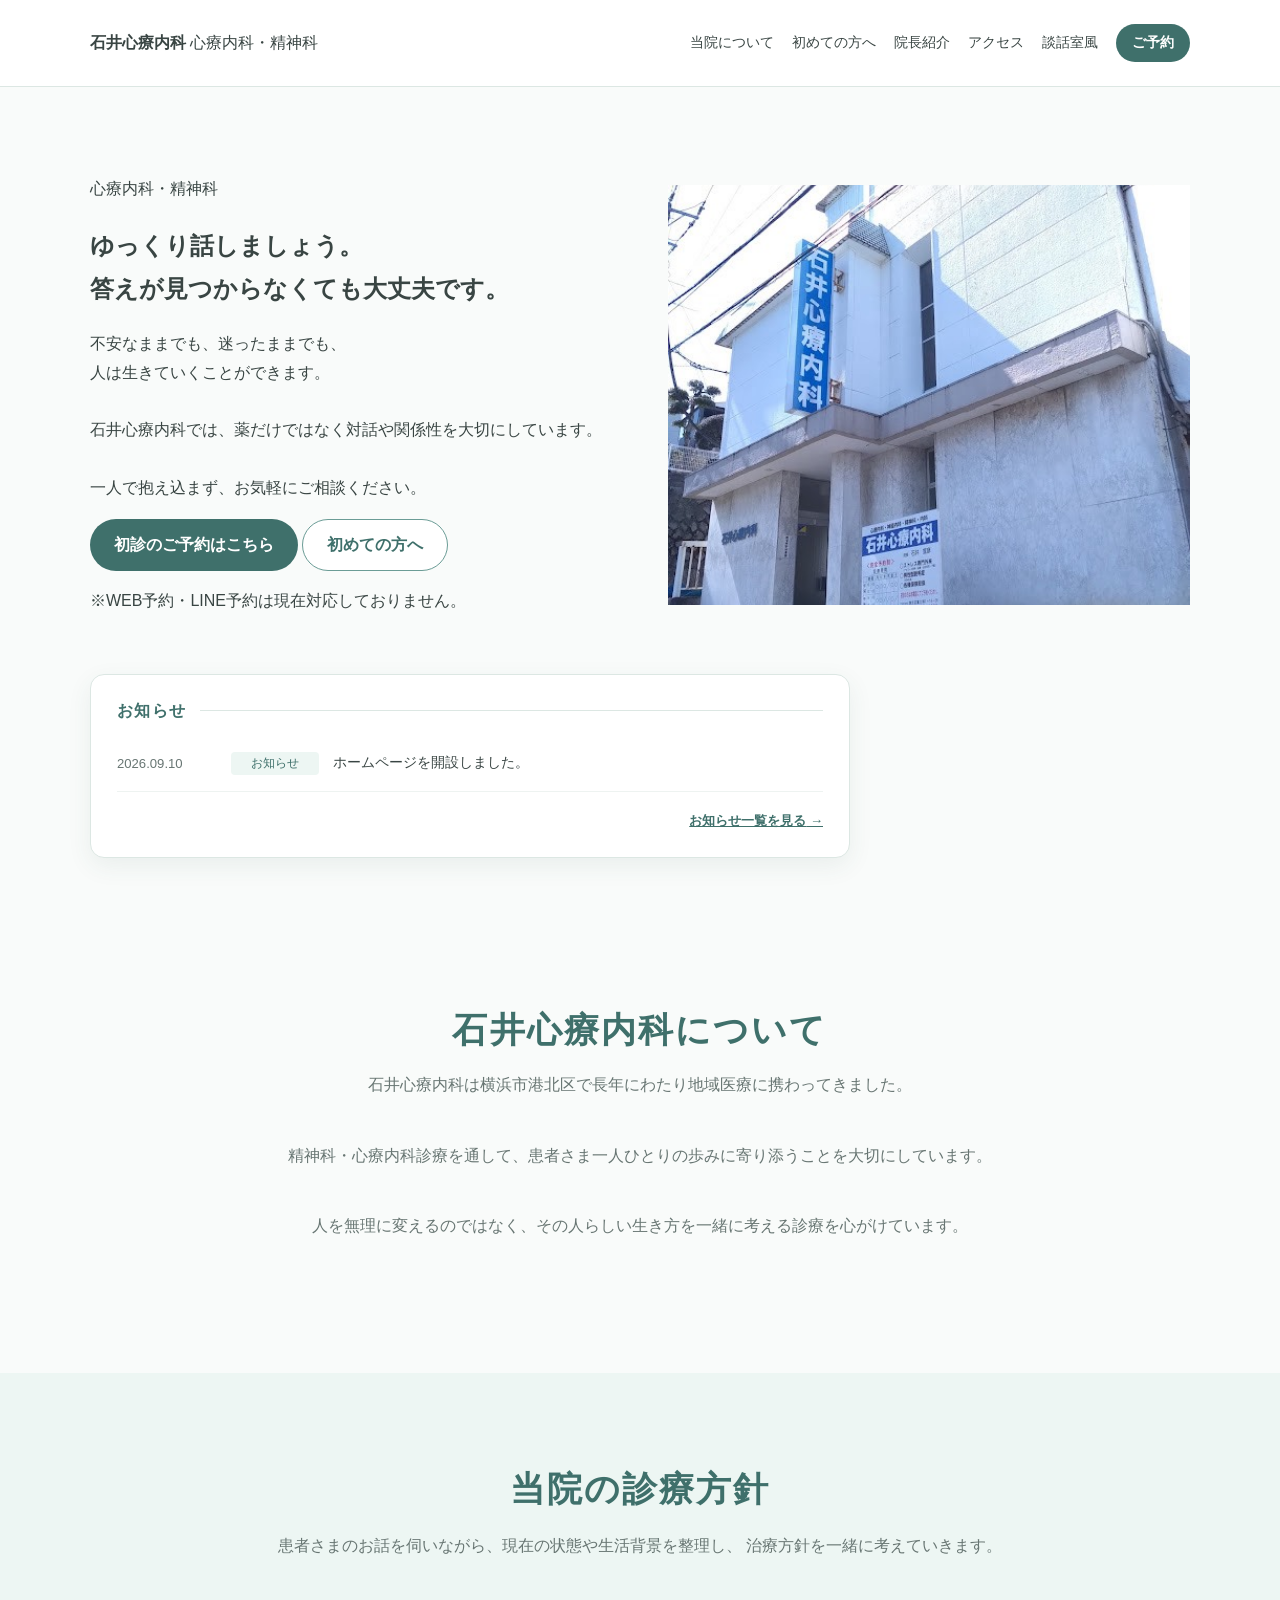
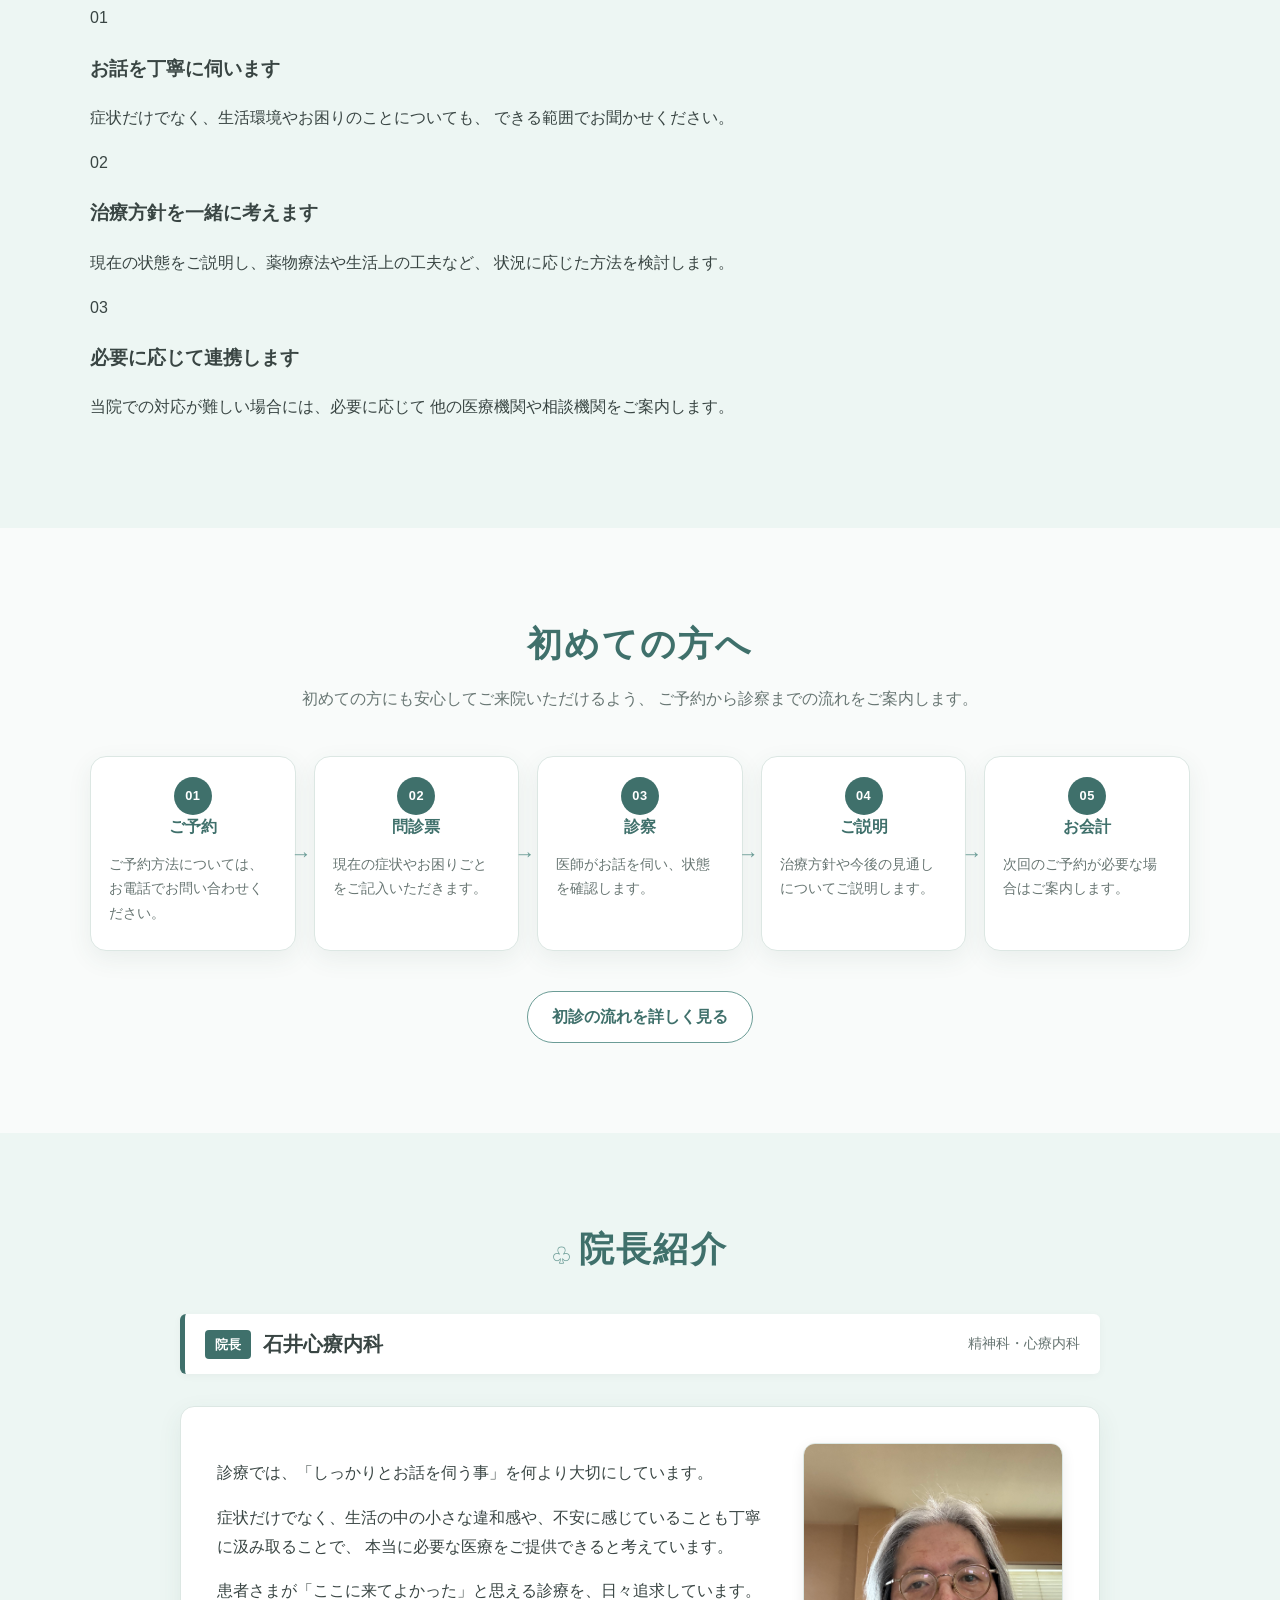
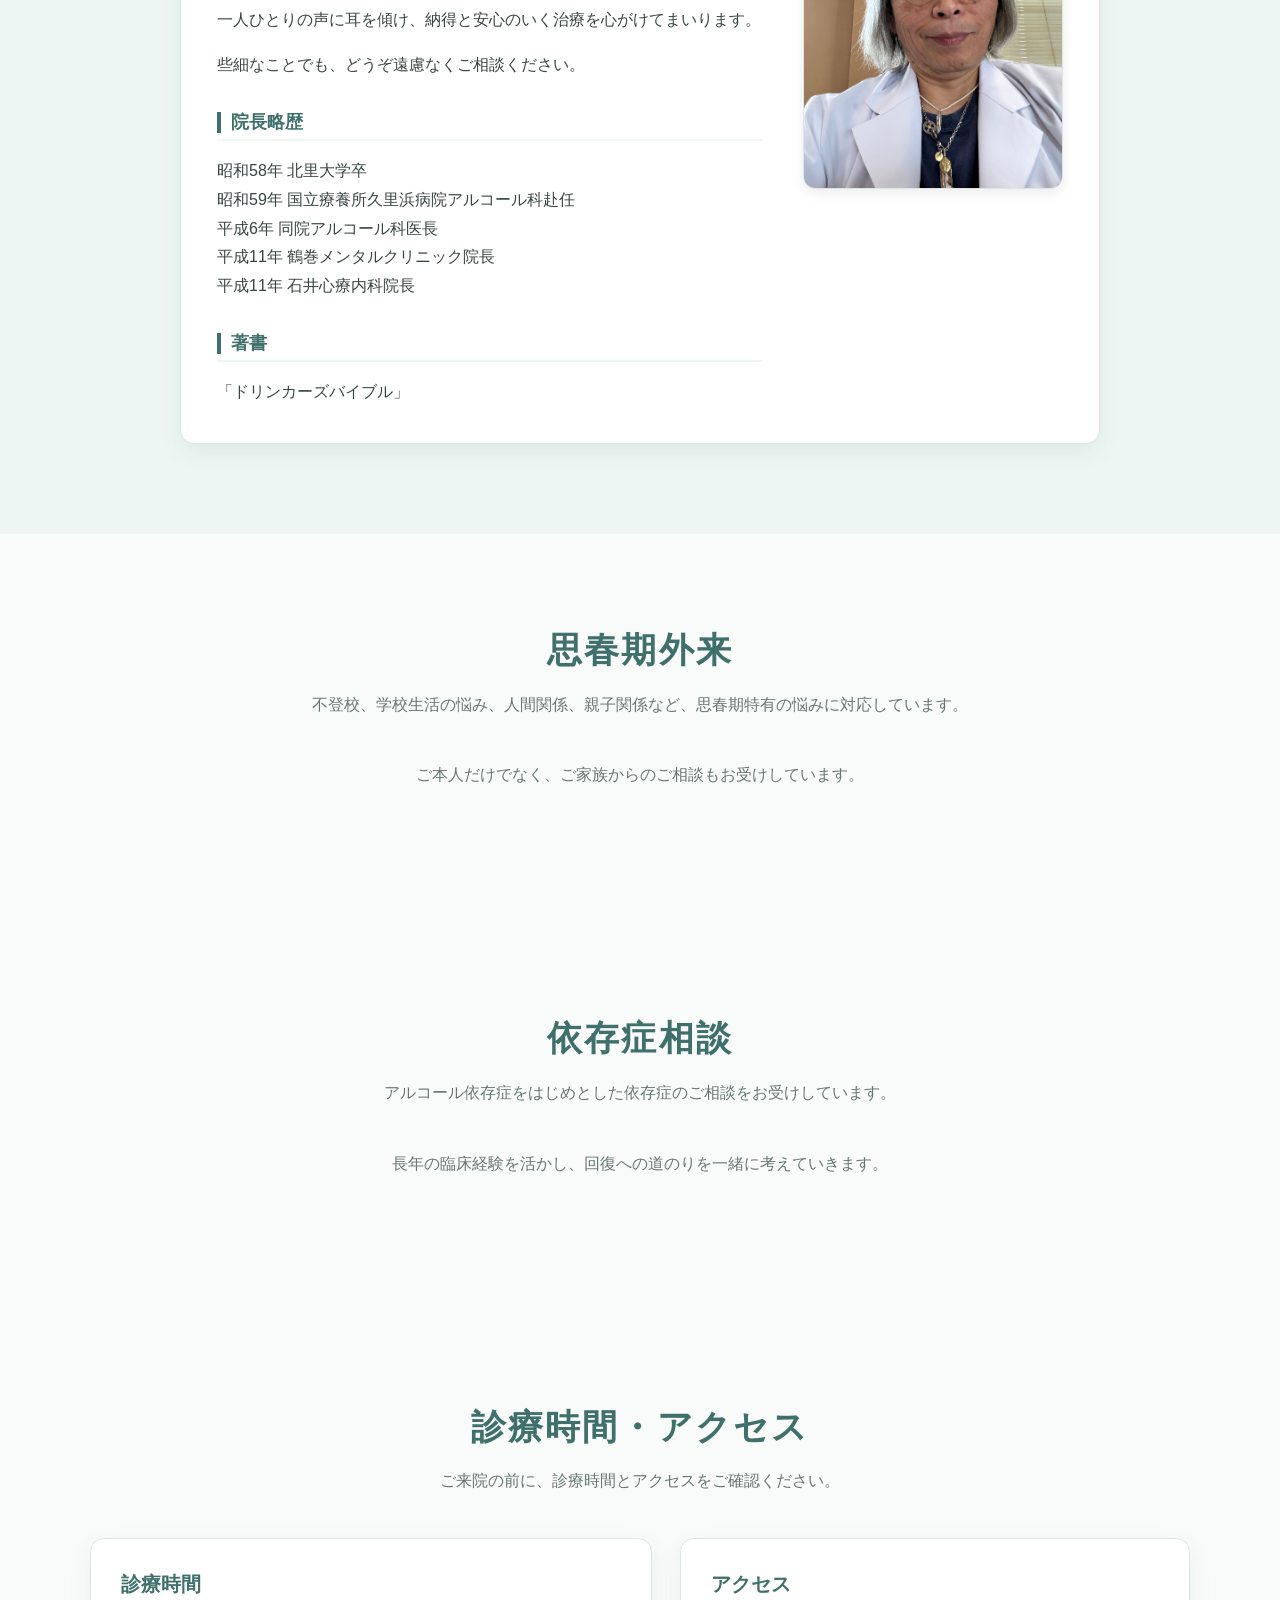
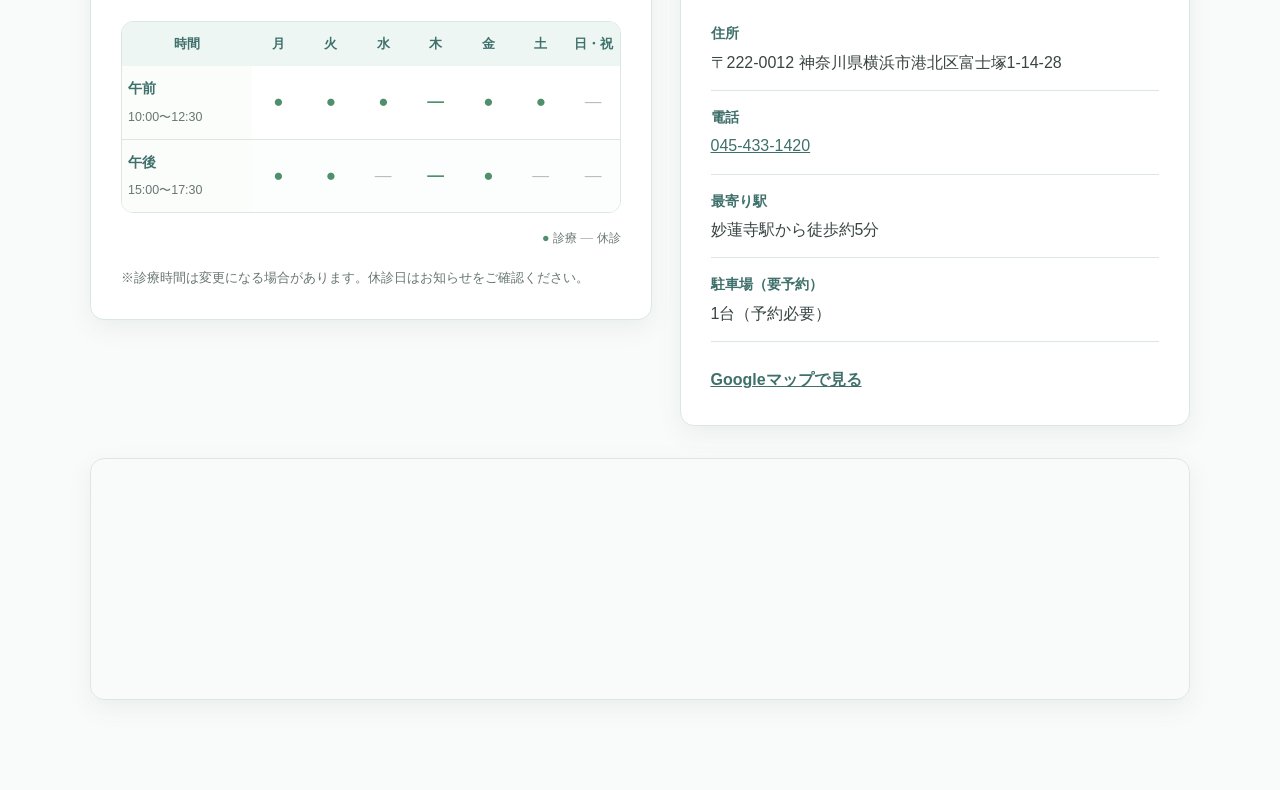
==== index.html @ 128b3430 "Update index.html" ====
<!DOCTYPE html>
<html lang="ja">
<head>
  <meta charset="UTF-8">
  <meta name="viewport" content="width=device-width, initial-scale=1.0">

  <title>石井心療内科｜横浜市港北区の精神科・心療内科</title>

  <meta
    name="description"
    content="石井心療内科は横浜市港北区で地域医療に携わる精神科・心療内科です。患者さま一人ひとりのお話を伺い、その人らしい生き方を一緒に考える診療を心がけています。"
  >

  <!-- OGP設定 -->
  <meta property="og:type" content="website">
  <meta property="og:site_name" content="石井心療内科">
  <meta property="og:title" content="石井心療内科｜横浜市港北区の精神科・心療内科">
  <meta
    property="og:description"
    content="横浜市港北区の石井心療内科です。精神科・心療内科のご相談をお受けしています。"
  >
  <meta property="og:url" content="https://実際のドメイン.example/">
  <meta property="og:image" content="https://実際のドメイン.example/ogp.jpg">
  <meta property="og:locale" content="ja_JP">

  <!-- X（旧Twitter）向け -->
  <meta name="twitter:card" content="summary_large_image">
  <meta name="twitter:title" content="石井心療内科｜横浜市港北区の精神科・心療内科">
  <meta
    name="twitter:description"
    content="横浜市港北区の石井心療内科です。精神科・心療内科のご相談をお受けしています。"
  >
  <meta name="twitter:image" content="https://実際のドメイン.example/ogp.jpg">

  <link rel="stylesheet" href="style.css">
</head>

<body>

<!-- ヘッダー -->
<header class="site-header">
  <div class="container">
    <div class="site-logo">
      <a href="index.html">
        <strong>石井心療内科</strong>
        <span>心療内科・精神科</span>
      </a>
    </div>

    <nav class="global-nav" aria-label="メインメニュー">
      <ul>
        <li><a href="#about">当院について</a></li>
        <li><a href="first-visit.html">初めての方へ</a></li>
        <li><a href="#doctor">院長紹介</a></li>
        <li><a href="#access">アクセス</a></li>
   <!-- 談話室風ページへのリンク -->
    <li class="nav-talk-room">
      <a href="danwashitu huu.html">談話室風</a>
    </li>
        <li><a href="#reservation">ご予約</a></li>
      </ul>
    </nav>
  </div>
</header>

<main>

    <!-- メインビジュアル -->
    <section class="hero">
  <div class="container">

    <div class="hero-grid">

      <div class="hero-content">
        <p class="hero-label">心療内科・精神科</p>

        <h1>
          ゆっくり話しましょう。<br>
          答えが見つからなくても大丈夫です。
        </h1>

        <p class="hero-text">
          不安なままでも、迷ったままでも、<br>
          人は生きていくことができます。<br><br>
          石井心療内科では、薬だけではなく対話や関係性を大切にしています。<br><br>
          一人で抱え込まず、お気軽にご相談ください。
        </p>

        <div class="hero-buttons">
          <a href="#reservation" class="button button-primary">
            初診のご予約はこちら
          </a>

          <a href="#first" class="button button-secondary">
            初めての方へ
          </a>
        </div>

        <p class="hero-note">
          ※WEB予約・LINE予約は現在対応しておりません。
        </p>
      </div>

      <div class="hero-image">
        <img
          src="exterior.jpg"
          alt="クリニックの外観イメージ"
        >
      </div>

    </div>

    <!-- hero-gridの外側に置く -->
<div class="news-box" aria-labelledby="news-title">
  <div class="news-heading">
    <h2 id="news-title">お知らせ</h2>
    <span class="news-heading-line"></span>
  </div>

  <ul class="news-list">
    <li class="news-item">
      <time datetime="2026-09-10">2026.09.10</time>
      <span class="news-label">お知らせ</span>
      <p>ホームページを開設しました。</p>
    </li>
  </ul>

  <!-- お知らせ一覧へのリンク -->
  <div class="news-more">
    <a href="news.html">お知らせ一覧を見る</a>
  </div>
</div>
</section>

    <!-- 石井心療内科について -->
    <section class="section" id="about">
      <div class="container">
        <h2 class="section-title">石井心療内科について</h2>
        <p class="section-lead">
          石井心療内科は横浜市港北区で長年にわたり地域医療に携わってきました。
        </p>
        <p class="section-lead">
          精神科・心療内科診療を通して、患者さま一人ひとりの歩みに寄り添うことを大切にしています。
        </p>
        <p class="section-lead">
          人を無理に変えるのではなく、その人らしい生き方を一緒に考える診療を心がけています。
        </p>
      </div>
    </section>

    <!-- 診療方針 -->
    <section class="section policy-section">
      <div class="container">

        <h2 class="section-title">当院の診療方針</h2>

        <p class="section-lead">
          患者さまのお話を伺いながら、現在の状態や生活背景を整理し、
          治療方針を一緒に考えていきます。
        </p>

        <div class="policy-grid">

          <article class="policy-card">
            <span class="policy-number">01</span>
            <h3>お話を丁寧に伺います</h3>
            <p>
              症状だけでなく、生活環境やお困りのことについても、
              できる範囲でお聞かせください。
            </p>
          </article>

          <article class="policy-card">
            <span class="policy-number">02</span>
            <h3>治療方針を一緒に考えます</h3>
            <p>
              現在の状態をご説明し、薬物療法や生活上の工夫など、
              状況に応じた方法を検討します。
            </p>
          </article>

          <article class="policy-card">
            <span class="policy-number">03</span>
            <h3>必要に応じて連携します</h3>
            <p>
              当院での対応が難しい場合には、必要に応じて
              他の医療機関や相談機関をご案内します。
            </p>
          </article>

        </div>
      </div>
    </section>

    <!-- 初診案内 -->
    <section class="section">
      <div class="container">

        <h2 class="section-title">初めての方へ</h2>

        <p class="section-lead">
          初めての方にも安心してご来院いただけるよう、
          ご予約から診察までの流れをご案内します。
        </p>

        <div class="flow">

          <article class="flow-item">
            <h3>ご予約</h3>
            <p>ご予約方法については、お電話でお問い合わせください。</p>
          </article>

          <article class="flow-item">
            <h3>問診票</h3>
            <p>現在の症状やお困りごとをご記入いただきます。</p>
          </article>

          <article class="flow-item">
            <h3>診察</h3>
            <p>医師がお話を伺い、状態を確認します。</p>
          </article>

          <article class="flow-item">
            <h3>ご説明</h3>
            <p>治療方針や今後の見通しについてご説明します。</p>
          </article>

          <article class="flow-item">
            <h3>お会計</h3>
            <p>次回のご予約が必要な場合はご案内します。</p>
          </article>

        </div>

        <div class="center-button">
          <a href="first-visit.html" class="button button-secondary">
            初診の流れを詳しく見る
          </a>
        </div>

      </div>
    </section>

    <!-- 院長紹介・院長略歴 -->
    <section class="section doctor-section" id="doctor">
      <div class="container">

        <div class="doctor-heading">
          <span class="doctor-heading-icon" aria-hidden="true">♧</span>
          <h2 class="section-title">院長紹介</h2>
        </div>

        <div class="doctor-name-bar">
          <span class="doctor-name-label">院長</span>
          <strong>石井心療内科</strong>
          <span class="doctor-specialty">精神科・心療内科</span>
        </div>

        <div class="doctor-layout">

          <!-- 左側：写真 -->
          <div class="doctor-photo-wrap" style="width: 260px; flex-shrink: 0; margin: 0 auto 20px;">
            <div class="doctor-photo" style="width: 100%; border-radius: 12px; overflow: hidden; border: 1px solid #dce7e3; box-shadow: 0 4px 14px rgba(0,0,0,0.08);">
              <img
                src="doctor.jpg"
                alt="院長 石井心療内科"
                loading="lazy"
                style="width: 100% !important; height: auto !important; display: block; object-fit: cover;"
              >
            </div>
          </div>

          <!-- 右側：テキスト領域 -->
          <div class="doctor-content">

            <div class="doctor-message">
              <p>
                診療では、「しっかりとお話を伺う事」を何より大切にしています。
              </p>
              <p>
                症状だけでなく、生活の中の小さな違和感や、不安に感じていることも丁寧に汲み取ることで、
                本当に必要な医療をご提供できると考えています。
              </p>
              <p>
                患者さまが「ここに来てよかった」と思える診療を、日々追求しています。
                一人ひとりの声に耳を傾け、納得と安心のいく治療を心がけてまいります。
              </p>
              <p>
                些細なことでも、どうぞ遠慮なくご相談ください。
              </p>
            </div>

            <!-- 略歴の見出し -->
            <div class="doctor-subheading">
              <h3>院長略歴</h3>
            </div>

            <div class="doctor-career">
              <div class="career-row">
                <span class="career-year">昭和58年</span>
                <span>北里大学卒</span>
              </div>
              <div class="career-row">
                <span class="career-year">昭和59年</span>
                <span>国立療養所久里浜病院アルコール科赴任</span>
              </div>
              <div class="career-row">
                <span class="career-year">平成6年</span>
                <span>同院アルコール科医長</span>
              </div>
              <div class="career-row">
                <span class="career-year">平成11年</span>
                <span>鶴巻メンタルクリニック院長</span>
              </div>
              <div class="career-row">
                <span class="career-year">平成11年</span>
                <span>石井心療内科院長</span>
              </div>
            </div>

            <!-- 著書の見出し -->
            <div class="doctor-subheading book-heading">
              <h3>著書</h3>
            </div>

            <div class="doctor-book">
              「ドリンカーズバイブル」
            </div>

          </div>
        </div>
      </div>
    </section>

    <!-- 思春期外来 -->
    <section class="section">
      <div class="container">
        <h2 class="section-title">思春期外来</h2>
        <p class="section-lead">
          不登校、学校生活の悩み、人間関係、親子関係など、思春期特有の悩みに対応しています。
        </p>
        <p class="section-lead">
          ご本人だけでなく、ご家族からのご相談もお受けしています。
        </p>
      </div>
    </section>

    <!-- 依存症相談 -->
    <section class="section">
      <div class="container">
        <h2 class="section-title">依存症相談</h2>
        <p class="section-lead">
          アルコール依存症をはじめとした依存症のご相談をお受けしています。
        </p>
        <p class="section-lead">
          長年の臨床経験を活かし、回復への道のりを一緒に考えていきます。
        </p>
      </div>
    </section>

<!-- 診療時間・アクセス -->
<section class="section" id="access">
  <div class="container">

    <h2 class="section-title">診療時間・アクセス</h2>

    <p class="section-lead">
      ご来院の前に、診療時間とアクセスをご確認ください。
    </p>

    <!-- 左右並びのカードエリア -->
    <div class="clinic-info">

      <!-- 診療時間 -->
      <div class="info-card">
        <h3>診療時間</h3>

        <div class="table-wrap">
          <table class="hours-table">
          <caption class="visually-hidden">
            石井心療内科の診療時間
          </caption>
          <thead>
            <tr>
              <th scope="col">時間</th>
              <th scope="col">月</th>
              <th scope="col">火</th>
              <th scope="col">水</th>
              <th scope="col">木</th>
              <th scope="col">金</th>
              <th scope="col">土</th>
              <th scope="col">日・祝</th>
            </tr>
          </thead>
          <tbody>
            <tr>
              <th scope="row">
                <span class="period-name">午前</span>
                <span class="period-time">10:00〜12:30</span>
              </th>
              <td>●</td>
              <td>●</td>
              <td>●</td>
              <td>—</td>
              <td>●</td>
              <td>●</td>
              <td class="closed">—</td>
            </tr>
            <tr>
              <th scope="row">
                <span class="period-name">午後</span>
                <span class="period-time">15:00〜17:30</span>
              </th>
              <td>●</td>
              <td>●</td>
              <td class="closed">—</td>
              <td>—</td>
              <td>●</td>
              <td class="closed">—</td>
              <td class="closed">—</td>
            </tr>
          </tbody>
          </table>
        </div>

        <p class="hours-legend">
          <span class="open-mark">●</span> 診療 
          <span class="closed-mark">—</span> 休診
        </p>

        <p class="table-note">
          ※診療時間は変更になる場合があります。休診日はお知らせをご確認ください。
        </p>
      </div>

      <!-- アクセス（文章情報のみ） -->
      <div class="info-card">
        <h3>アクセス</h3>

        <ul class="access-list">
          <li>
            <strong>住所</strong>
            〒222-0012 神奈川県横浜市港北区富士塚1-14-28
          </li>

          <li>
            <strong>電話</strong>
            <a href="tel:0454331420">045-433-1420</a>
          </li>

          <li>
            <strong>最寄り駅</strong>
            妙蓮寺駅から徒歩約5分
          </li>

          <li>
            <strong>駐車場（要予約）</strong>
            1台（予約必要）
          </li>
        </ul>

        <a
          href="https://www.google.com/maps/search/?api=1&amp;query=神奈川県横浜市港北区富士塚1-14-28"
          class="map-link"
          target="_blank"
          rel="noopener noreferrer"
        >
          Googleマップで見る
        </a>
      </div>

    </div>

    <!-- ２つの枠の下に横幅いっぱいに地図を配置 -->
    <div class="clinic-map-wrap">
      <iframe
        src="https://www.google.com/maps/embed?pb=!1m18!1m12!1m3!1d10924.898500518539!2d139.6306958219644!3d35.50448205517649!2m3!1f0!2f0!3f0!3m2!1i1024!2i768!4f13.1!3m3!1m2!1s0x60185e954b4b5c3b%3A0x1f6b4f3c7ad97086!2z44CSMjIyLTAwMTIg56We5aWI5bed55yM5qiq5rWc5biC5riv5YyX5Yy65a-M5aOr5aGa77yR5LiB55uu77yR77yU4oiS77yS77yY!5e0!3m2!1sja!2sjp!4v1789283203711!5m2!1sja!2sjp"
        width="100%"
        height="360"
        style="border:0;"
        allowfullscreen=""
        loading="lazy"
        referrerpolicy="strict-origin-when-cross-origin"
      ></iframe>
    </div>

  </div>
</section>
---- style.css ----
/* =========================

   基本設定

========================= */



:root {

  --main-color: #6b9c96;

  --main-dark: #3f706b;

  --sub-color: #edf6f3;

  --accent-color: #d99b72;

  --text-color: #394543;

  --light-text: #687673;

  --border-color: #dce7e3;

  --white: #ffffff;

  --background: #f9fbfa;

  --shadow: 0 8px 24px rgba(46, 88, 79, 0.08);

  --radius: 14px;

}



* {

  box-sizing: border-box;

}



html {

  scroll-behavior: smooth;

}



body {

  margin: 0;

  color: var(--text-color);

  background: var(--background);

  font-family:

    -apple-system,

    BlinkMacSystemFont,

    "Hiragino Kaku Gothic ProN",

    "Hiragino Sans",

    "Yu Gothic",

    "Meiryo",

    sans-serif;

  line-height: 1.8;

}



body,

button,

input,

textarea,

select {

  font-size: 16px;

}



a {

  color: inherit;

  text-decoration: none;

}



a:focus-visible,

button:focus-visible {

  outline: 3px solid #f0a66e;

  outline-offset: 3px;

}



img {

  display: block;

  width: 100%;

  max-width: 100%;

  height: auto;

}



.container {

  width: min(1100px, calc(100% - 40px));

  margin: 0 auto;

}



.narrow-container {

  max-width: 850px;

}



.section {

  padding: 90px 0;

}



.pale-section,

.policy-section,

.doctor-section {

  background: var(--sub-color);

}



.section-title {

  margin: 0 0 14px;

  color: var(--main-dark);

  font-size: clamp(1.6rem, 3vw, 2.2rem);

  letter-spacing: 0.06em;

  line-height: 1.5;

  text-align: center;

}



.section-lead {

  max-width: 720px;

  margin: 0 auto 42px;

  color: var(--light-text);

  text-align: center;

}



.visually-hidden {

  position: absolute;

  width: 1px;

  height: 1px;

  padding: 0;

  margin: -1px;

  overflow: hidden;

  clip: rect(0, 0, 0, 0);

  white-space: nowrap;

  border: 0;

}



/* =========================

   ボタン

========================= */



.button {

  display: inline-flex;

  align-items: center;

  justify-content: center;

  min-height: 52px;

  padding: 12px 24px;

  border-radius: 999px;

  font-weight: bold;

  line-height: 1.4;

  text-align: center;

  transition: 0.2s ease;

}



.button:hover {

  opacity: 0.8;

  transform: translateY(-2px);

}



.button-primary {

  color: var(--white);

  background: var(--main-dark);

}



.button-secondary {

  color: var(--main-dark);

  background: var(--white);

  border: 1px solid var(--main-color);

}



.center-button {

  margin-top: 40px;

  text-align: center;

}



/* =========================

   ヘッダー

========================= */



.site-header {

  position: static;

  background: var(--white);

  border-bottom: 1px solid var(--border-color);

}



.site-header .container {

  display: flex;

  align-items: center;

  justify-content: space-between;

  gap: 24px;

  min-height: 86px;

}



.site-logo {

  flex-shrink: 0;

}



.global-nav {

  margin-left: auto;

}



.global-nav ul {

  display: flex;

  align-items: center;

  gap: 18px;

  margin: 0;

  padding: 0;

  list-style: none;

}



.global-nav li {

  margin: 0;

  padding: 0;

}



.global-nav a {

  display: block;

  padding: 8px 0;

  color: var(--text-color);

  font-size: 0.88rem;

  line-height: 1.4;

  white-space: nowrap;

}



.global-nav a:hover {

  color: var(--main-color);

}



.global-nav li:last-child a {

  padding: 9px 16px;

  color: var(--white);

  background: var(--main-dark);

  border-radius: 999px;

  font-weight: bold;

}



/* =========================

   メインビジュアル

========================= */



.hero {

  padding: 72px 0 56px;

}



.hero-grid {

  display: grid;

  grid-template-columns: minmax(0, 1fr) minmax(0, 1fr);

  align-items: center;

  gap: 56px;

}

}



.hero-image {

  width: 100%;

  overflow: hidden;

  border-radius: 18px;

  box-shadow: 0 12px 30px rgba(30, 70, 55, 0.12);

}



.hero-image img {

  display: block;

  width: 100%;

  height: 420px;

  object-fit: cover;

}



/* =========================

   お悩みカード

========================= */



.concern-grid {

  display: grid;

  grid-template-columns: repeat(3, minmax(0, 1fr));

  gap: 20px;

  margin-top: 36px;

}



.concern-card {

  display: flex;

  flex-direction: column;

  align-items: center;

  justify-content: center;

  min-height: 150px;

  padding: 26px 20px;

  background: var(--white);

  border: 1px solid var(--border-color);

  border-radius: var(--radius);

  box-shadow: var(--shadow);

  text-align: center;

}



.concern-card .icon {

  display: grid;

  place-items: center;

  width: 40px;

  height: 40px;

  margin-bottom: 14px;

  color: var(--main-dark);

  background: var(--sub-color);

  border-radius: 50%;

  font-size: 0.85rem;

  letter-spacing: 0.05em;

}



.concern-card h3 {

  margin: 0;

  color: var(--text-color);

  font-size: 0.98rem;

  line-height: 1.6;

}



/* =========================

   初めての方へ：診療までの流れ

========================= */



.flow {

  display: grid;

  grid-template-columns: repeat(5, minmax(0, 1fr));

  gap: 18px;

  margin-top: 40px;

  counter-reset: flow-number;

}



.flow-item {

  position: relative;

  min-height: 190px;

  padding: 58px 18px 24px;

  background: var(--white);

  border: 1px solid var(--border-color);

  border-radius: 16px;

  box-shadow: var(--shadow);

  text-align: center;

  counter-increment: flow-number;

}



.flow-item::before {

  content: counter(flow-number, decimal-leading-zero);

  position: absolute;

  top: 20px;

  left: 50%;

  display: grid;

  place-items: center;

  width: 38px;

  height: 38px;

  color: var(--white);

  background: var(--main-dark);

  border-radius: 50%;

  font-size: 0.8rem;

  font-weight: bold;

  letter-spacing: 0.04em;

  transform: translateX(-50%);

}



.flow-item:not(:last-child)::after {

  content: "→";

  position: absolute;

  top: 50%;

  right: -17px;

  z-index: 2;

  color: var(--main-color);

  font-size: 1.3rem;

  font-weight: bold;

  transform: translateY(-50%);

}



.flow-item h3 {

  margin: 0 0 14px;

  color: var(--main-dark);

  font-size: 1rem;

  line-height: 1.5;

}



.flow-item p {

  margin: 0;

  color: var(--light-text);

  font-size: 0.85rem;

  line-height: 1.8;

  text-align: left;

}



/* =========================

   診療時間・アクセス

========================= */



.clinic-info {

  display: grid;

  grid-template-columns: minmax(0, 1.4fr) minmax(300px, 0.8fr);

  gap: 28px;

  align-items: start;

  margin-top: 40px;

}



.info-card {

  padding: 30px;

  background: var(--white);

  border: 1px solid var(--border-color);

  border-radius: var(--radius);

  box-shadow: var(--shadow);

}



.info-card h3 {

  margin: 0 0 22px;

  color: var(--main-dark);

  font-size: 1.25rem;

  line-height: 1.5;

}



/* 診療時間テーブル */



.table-wrap {

  width: 100%;

  overflow-x: auto;

  -webkit-overflow-scrolling: touch;

}



.hours-table {

  width: 100%;

  table-layout: fixed;

  border: 1px solid var(--border-color);

  border-radius: 12px;

  border-spacing: 0;

  border-collapse: separate;

  overflow: hidden;

  background: var(--white);

  font-size: 0.88rem;

}



.hours-table th,

.hours-table td {

  height: 64px;

  padding: 10px 6px;

  border-bottom: 1px solid var(--border-color);

  text-align: center;

  vertical-align: middle;

}



.hours-table thead th {

  height: 44px;

  color: var(--main-dark);

  background: var(--sub-color);

  font-size: 0.82rem;

  font-weight: bold;

  white-space: nowrap;

}



.hours-table thead th:first-child {

  width: 130px;

}



.hours-table tbody th {

  color: var(--text-color);

  background: #fbfdfb;

  text-align: left;

  font-weight: normal;

}



.hours-table tbody tr:nth-child(even) {

  background: #fcfefd;

}



.hours-table tr:last-child th,

.hours-table tr:last-child td {

  border-bottom: none;

}



.hours-table td {

  color: #4f8f6d;

  font-size: 1.05rem;

  font-weight: bold;

}



.hours-table td.closed {

  color: #b7beb9;

  font-weight: normal;

}



.period-name,

.period-time {

  display: block;

}



.period-name {

  margin-bottom: 4px;

  color: var(--main-dark);

  font-size: 0.9rem;

  font-weight: bold;

}



.period-time {

  color: var(--light-text);

  font-size: 0.78rem;

  white-space: nowrap;

}



.hours-legend {

  margin: 14px 0 0;

  color: var(--light-text);

  font-size: 0.78rem;

  text-align: right;

}



.open-mark {

  color: #4f8f6d;

  font-weight: bold;

}



.closed-mark {

  color: #aeb6b0;

}



/* アクセス情報 */



.access-list {

  margin: 0;

  padding: 0;

  list-style: none;

}



.access-list li {

  padding: 14px 0;

  border-bottom: 1px solid var(--border-color);

  color: var(--text-color);

  line-height: 1.7;

}



.access-list li:first-child {

  padding-top: 0;

}



.access-list strong {

  display: block;

  margin-bottom: 3px;

  color: var(--main-dark);

  font-size: 0.9rem;

}



.access-list a {

  color: var(--main-dark);

  text-decoration: underline;

}



.map-link {

  display: inline-block;

  margin-top: 24px;

  color: var(--main-dark);

  font-weight: bold;

  text-decoration: underline;

}



.table-note {

  margin: 18px 0 0;

  color: var(--light-text);

  font-size: 0.8rem;

  line-height: 1.7;

}



/* =========================

   フッター

========================= */



.site-footer {

  padding: 28px 0;

  color: var(--light-text);

  background: var(--white);

  border-top: 1px solid var(--border-color);

  text-align: center;

}



.site-footer p {

  margin: 0;

  font-size: 0.85rem;

}



/* =========================

   タブレット・スマートフォン

========================= */



@media (max-width: 1000px) {

  .flow {

    grid-template-columns: repeat(3, minmax(0, 1fr));

  }



  .flow-item:not(:last-child)::after {

    display: none;

  }

}



@media (max-width: 800px) {

  .site-header .container {

    display: block;

    min-height: auto;

    padding-top: 18px;

    padding-bottom: 18px;

  }



  .global-nav {

    margin-top: 14px;

  }



  .global-nav ul {

    justify-content: center;

    flex-wrap: wrap;

    gap: 6px 12px;

  }



  .global-nav a {

    font-size: 0.8rem;

  }



  .global-nav li:last-child a {

    padding: 7px 12px;

  }



  .hero {

    padding: 48px 0 40px;

  }



  .hero-grid {

    grid-template-columns: 1fr;

    gap: 32px;

  }



  .hero-image img {

    height: 280px;

  }



  .concern-grid {

    grid-template-columns: repeat(2, minmax(0, 1fr));

    gap: 14px;

  }



  .concern-card {

    min-height: 135px;

    padding: 22px 14px;

  }



  .concern-card h3 {

    font-size: 0.9rem;

  }



  .clinic-info {

    grid-template-columns: 1fr;

    gap: 20px;

  }



  .info-card {

    padding: 24px 18px;

  }



  .hours-table {

    min-width: 640px;

  }

}



@media (max-width: 600px) {

  .container {

    width: min(100% - 32px, 1100px);

  }



  .section {

    padding: 64px 0;

  }



  .flow {

    grid-template-columns: 1fr;

    gap: 14px;

    margin-top: 30px;

  }



  .flow-item {

    min-height: auto;

    padding: 24px 22px 24px 78px;

    text-align: left;

  }



  .flow-item::before {

    top: 50%;

    left: 22px;

    transform: translateY(-50%);

  }



  .flow-item h3 {

    margin-bottom: 6px;

  }



  .flow-item p {

    text-align: left;

  }

}



@media (max-width: 480px) {

  .concern-grid {

    grid-template-columns: 1fr;

  }

}



/* 診療方針の文章 */

.policy-section .section-lead {

  max-width: 900px;

  line-height: 2;

  text-align: center;

  word-break: normal;

  overflow-wrap: normal;

  line-break: strict;

}



/* =========================

   お知らせ

========================= */



.news-box {

  width: 100%;

  max-width: 760px;

  margin-top: 42px;

  padding: 22px 26px;

  background: var(--white);

  border: 1px solid var(--border-color);

  border-radius: var(--radius);

  box-shadow: var(--shadow);

}



.news-heading {

  display: flex;

  align-items: center;

  gap: 14px;

  margin-bottom: 14px;

}



.news-heading h2 {

  flex-shrink: 0;

  margin: 0;

  color: var(--main-dark);

  font-size: 1rem;

  letter-spacing: 0.08em;

}



.news-heading-line {

  flex: 1;

  height: 1px;

  background: var(--border-color);

}



.news-list {

  margin: 0;

  padding: 0;

  list-style: none;

}



.news-item {

  display: grid;

  grid-template-columns: 100px 88px minmax(0, 1fr);

  align-items: center;

  gap: 14px;

  padding: 12px 0 0;

}



.news-item time {

  color: var(--light-text);

  font-size: 0.82rem;

  font-variant-numeric: tabular-nums;

  white-space: nowrap;

}



.news-label {

  display: inline-block;

  padding: 3px 8px;

  color: var(--main-dark);

  background: var(--sub-color);

  border-radius: 4px;

  font-size: 0.72rem;

  line-height: 1.5;

  text-align: center;

  white-space: nowrap;

}



.news-item p {

  margin: 0;

  color: var(--text-color);

  font-size: 0.88rem;

  line-height: 1.7;

}



/* スマートフォン */

@media (max-width: 600px) {

  .news-box {

    margin-top: 32px;

    padding: 20px 18px;

  }



  .news-item {

    grid-template-columns: 1fr;

    gap: 5px;

    padding-top: 10px;

  }



  .news-label {

    width: fit-content;

  }



  .news-item p {

    font-size: 0.85rem;

  }

}



.news-more {

  margin-top: 16px;

  padding-top: 14px;

  border-top: 1px solid #eef3f1;

  text-align: right;

}



.news-more a {

  color: var(--main-dark);

  font-size: 0.82rem;

  font-weight: bold;

  text-decoration: underline;

}



.news-more a::after {

  content: " →";

}



/* =========================

   お知らせ一覧ページ

========================= */



.news-archive {

  margin-top: 40px;

  background: var(--white);

  border: 1px solid var(--border-color);

  border-radius: var(--radius);

  box-shadow: var(--shadow);

}



.news-archive-item {

  padding: 26px 30px;

  border-bottom: 1px solid var(--border-color);

}



.news-archive-item:last-child {

  border-bottom: none;

}



.news-archive-meta {

  display: flex;

  align-items: center;

  gap: 14px;

  margin-bottom: 10px;

}



.news-archive-meta time {

  color: var(--light-text);

  font-size: 0.85rem;

}



.news-archive-item h2 {

  margin: 0 0 8px;

  color: var(--main-dark);

  font-size: 1.05rem;

  line-height: 1.6;

}



.news-archive-item p {

  margin: 0;

  color: var(--text-color);

  font-size: 0.9rem;

  line-height: 1.8;

}



.back-home {

  margin: 30px 0 0;

  text-align: center;

}



.back-home a {

  color: var(--main-dark);

  font-size: 0.9rem;

  font-weight: bold;

  text-decoration: underline;

}



@media (max-width: 600px) {

  .news-archive-item {

    padding: 22px 18px;

  }



  .news-archive-meta {

    align-items: flex-start;

    flex-direction: column;

    gap: 5px;

  }

}



/* =========================

   談話室風ページ

========================= */



/* 現在表示中のメニュー */

.global-nav .nav-talk-room a[aria-current="page"] {

  color: var(--main-dark);

  font-weight: bold;

}



/* 談話室風ページのタイトル部分 */

.page-hero {

  padding: 78px 0 64px;

  background: var(--sub-color);

  text-align: center;

}



.page-label {

  margin: 0 0 12px;

  color: var(--main-color);

  font-size: 0.78rem;

  font-weight: bold;

  letter-spacing: 0.14em;

}



.page-title {

  margin: 0;

  color: var(--main-dark);

  font-size: clamp(2rem, 5vw, 3.2rem);

  letter-spacing: 0.12em;

  line-height: 1.4;

}



.page-lead {

  max-width: 650px;

  margin: 22px auto 0;

  color: var(--light-text);

  line-height: 2;

}



/* 談話室風の紹介文 */

.talk-room-intro {

  margin-bottom: 42px;

  text-align: center;

}



.talk-room-intro .section-title {

  margin-bottom: 24px;

}



.talk-room-intro p {

  max-width: 680px;

  margin: 0 auto;

  color: var(--light-text);

  line-height: 2;

}



/* 記事一覧 */

.talk-list {

  display: grid;

  gap: 22px;

}



.talk-card {

  padding: 30px;

  background: var(--white);

  border: 1px solid var(--border-color);

  border-radius: var(--radius);

  box-shadow: var(--shadow);

}



.talk-card-meta {

  display: flex;

  align-items: center;

  gap: 12px;

  margin-bottom: 14px;

}



.talk-card-meta time {

  color: var(--light-text);

  font-size: 0.85rem;

  font-variant-numeric: tabular-nums;

}



.talk-card-label {

  display: inline-block;

  padding: 3px 9px;

  color: var(--main-dark);

  background: var(--sub-color);

  border-radius: 4px;

  font-size: 0.72rem;

  line-height: 1.5;

}



.talk-card h2 {

  margin: 0 0 14px;

  color: var(--main-dark);

  font-size: 1.3rem;

  line-height: 1.6;

}



.talk-card p {

  margin: 0;

  color: var(--text-color);

  line-height: 2;

}



/* 談話室風ページのスマートフォン対応 */

@media (max-width: 600px) {

  .page-hero {

    padding: 58px 0 48px;

  }



  .page-title {

    font-size: 2rem;

  }



  .page-lead {

    margin-top: 18px;

    font-size: 0.9rem;

    text-align: left;

  }



  .talk-card {

    padding: 24px 20px;

  }



  .talk-card-meta {

    align-items: flex-start;

    flex-direction: column;

    gap: 6px;

  }



  .talk-card h2 {

    font-size: 1.1rem;

  }



  .talk-card p {

    font-size: 0.9rem;

  }

}

/* =========================
   院長紹介（Doctor Section）
========================= */

.doctor-heading {
  display: flex;
  align-items: center;
  justify-content: center;
  gap: 8px;
  margin-bottom: 24px;
}

.doctor-heading-icon {
  color: var(--main-color);
  font-size: 1.2rem;
}

/* 名前・肩書きのバー */
.doctor-name-bar {
  display: flex;
  align-items: center;
  gap: 12px;
  max-width: 920px;
  margin: 0 auto 32px;
  padding: 12px 20px;
  background: var(--white);
  border-left: 5px solid var(--main-dark);
  border-radius: 6px;
  box-shadow: 0 2px 8px rgba(0, 0, 0, 0.04);
}

.doctor-name-label {
  padding: 3px 10px;
  background: var(--main-dark);
  color: var(--white);
  font-size: 0.8rem;
  font-weight: bold;
  border-radius: 4px;
}

.doctor-name-bar strong {
  font-size: 1.25rem;
  color: var(--text-color);
}

.doctor-specialty {
  margin-left: auto;
  color: var(--light-text);
  font-size: 0.88rem;
}

/* レイアウト（カード全体） */
/* 院長紹介の全体枠（写真右・テキスト左） */
.doctor-layout {
  display: flex !important;
  flex-direction: row-reverse !important; /* ← 写真を右、テキストを左に配置 */
  gap: 40px;
  align-items: flex-start;
  max-width: 920px;
  margin: 0 auto;
  padding: 36px;
  background: var(--white);
  border: 1px solid var(--border-color);
  border-radius: var(--radius);
  box-shadow: var(--shadow);
}

/* 右側：写真領域 */
.doctor-photo-wrap {
  width: 260px !important;
  max-width: 100% !important;
  flex-shrink: 0 !important;
}

.doctor-photo {
  width: 100% !important;
  border-radius: 12px !important;
  overflow: hidden !important;
  border: 1px solid var(--border-color) !important;
  box-shadow: 0 4px 14px rgba(0, 0, 0, 0.08) !important;
}

.doctor-photo img {
  width: 100% !important;
  height: auto !important;
  max-height: 360px !important;
  object-fit: cover !important;
  display: block !important;
}

/* 左側：テキスト領域 */
.doctor-content {
  flex: 1;
  min-width: 0;
}

/* スマートフォン対応 */
@media (max-width: 768px) {
  .doctor-layout {
    flex-direction: column !important;
    align-items: center;
    padding: 24px 20px;
    gap: 24px;
  }

  .doctor-photo-wrap {
    width: 220px !important;
  }

  .doctor-name-bar {
    flex-wrap: wrap;
    gap: 8px;
  }

  .doctor-specialty {
    margin-left: 0;
    width: 100%;
  }

  .career-row {
    gap: 12px;
  }

  .career-year {
    width: 70px;
  }
}

/* 院長写真のサイズを強制固定 */
.doctor-photo-wrap {
  width: 260px !important;
  max-width: 100% !important;
  flex-shrink: 0 !important;
}

.doctor-photo {
  width: 100% !important;
  border-radius: 12px !important;
  overflow: hidden !important;
  border: 1px solid var(--border-color) !important;
  box-shadow: 0 4px 14px rgba(0, 0, 0, 0.08) !important;
}

.doctor-photo img {
  width: 100% !important;
  height: auto !important;
  max-height: 360px !important;
  object-fit: cover !important;
  display: block !important;
}

/* =========================
   院長紹介の見出し装飾
========================= */
.doctor-subheading {
  margin: 32px 0 16px;
  padding-bottom: 6px;
  border-bottom: 2px solid var(--sub-color);
}

.doctor-subheading h3 {
  margin: 0;
  padding-left: 10px;
  border-left: 4px solid var(--main-dark); /* 綺麗な緑の縦線 */
  font-size: 1.1rem;
  font-weight: bold;
  color: var(--main-dark);
  line-height: 1.2;
}
/* =========================
   診療時間・アクセス調整
========================= */

/* PC：診療時間とアクセスを2列で表示 */
.clinic-info {
  grid-template-columns: minmax(0, 1.1fr) minmax(300px, 1fr);
  align-items: start;
}

/* 住所などはカード内で自然に折り返す */
.access-list li {
  overflow-wrap: anywhere;
  word-break: normal;
}

/* Googleマップ */
.clinic-map-wrap {
  margin-top: 32px;
  border-radius: var(--radius);
  border: 1px solid var(--border-color);
  box-shadow: var(--shadow);
  overflow: hidden;
}

.clinic-map-wrap iframe {
  display: block;
  width: 100%;
  height: 240px !important;
}

/* =========================
   診療時間・アクセス：スマートフォン
========================= */
@media screen and (max-width: 768px) {
  .clinic-info {
    display: grid !important;
    grid-template-columns: 1fr !important;
    gap: 20px !important;
    align-items: start !important;
  }

  .info-card {
    width: 100% !important;
    min-width: 0 !important;
    box-sizing: border-box !important;
  }

  /* 診療時間の表だけ横スクロール */
  .table-wrap {
    width: 100% !important;
    max-width: 100% !important;
    overflow-x: auto !important;
    overflow-y: hidden !important;
    -webkit-overflow-scrolling: touch;
  }

  .hours-table {
    width: 640px !important;
    min-width: 640px !important;
    table-layout: fixed !important;
    font-size: 0.88rem !important;
  }
}
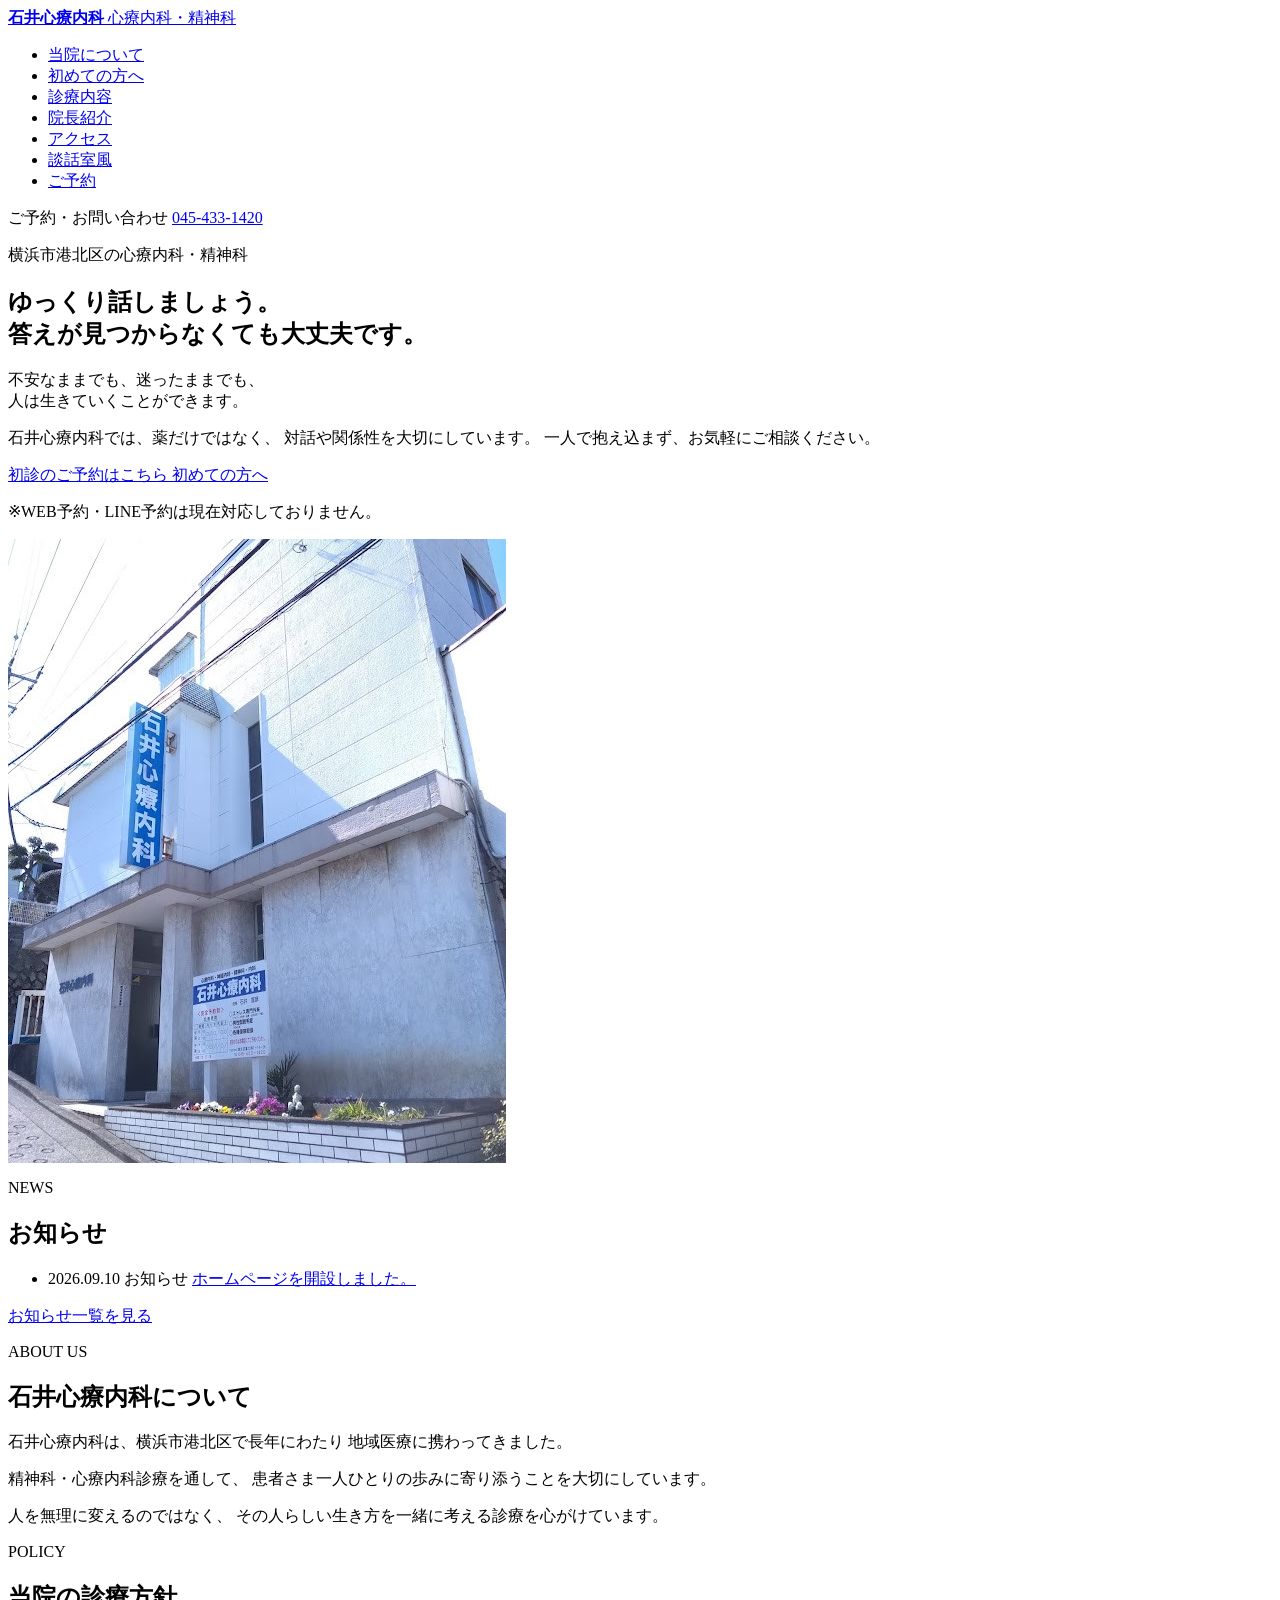
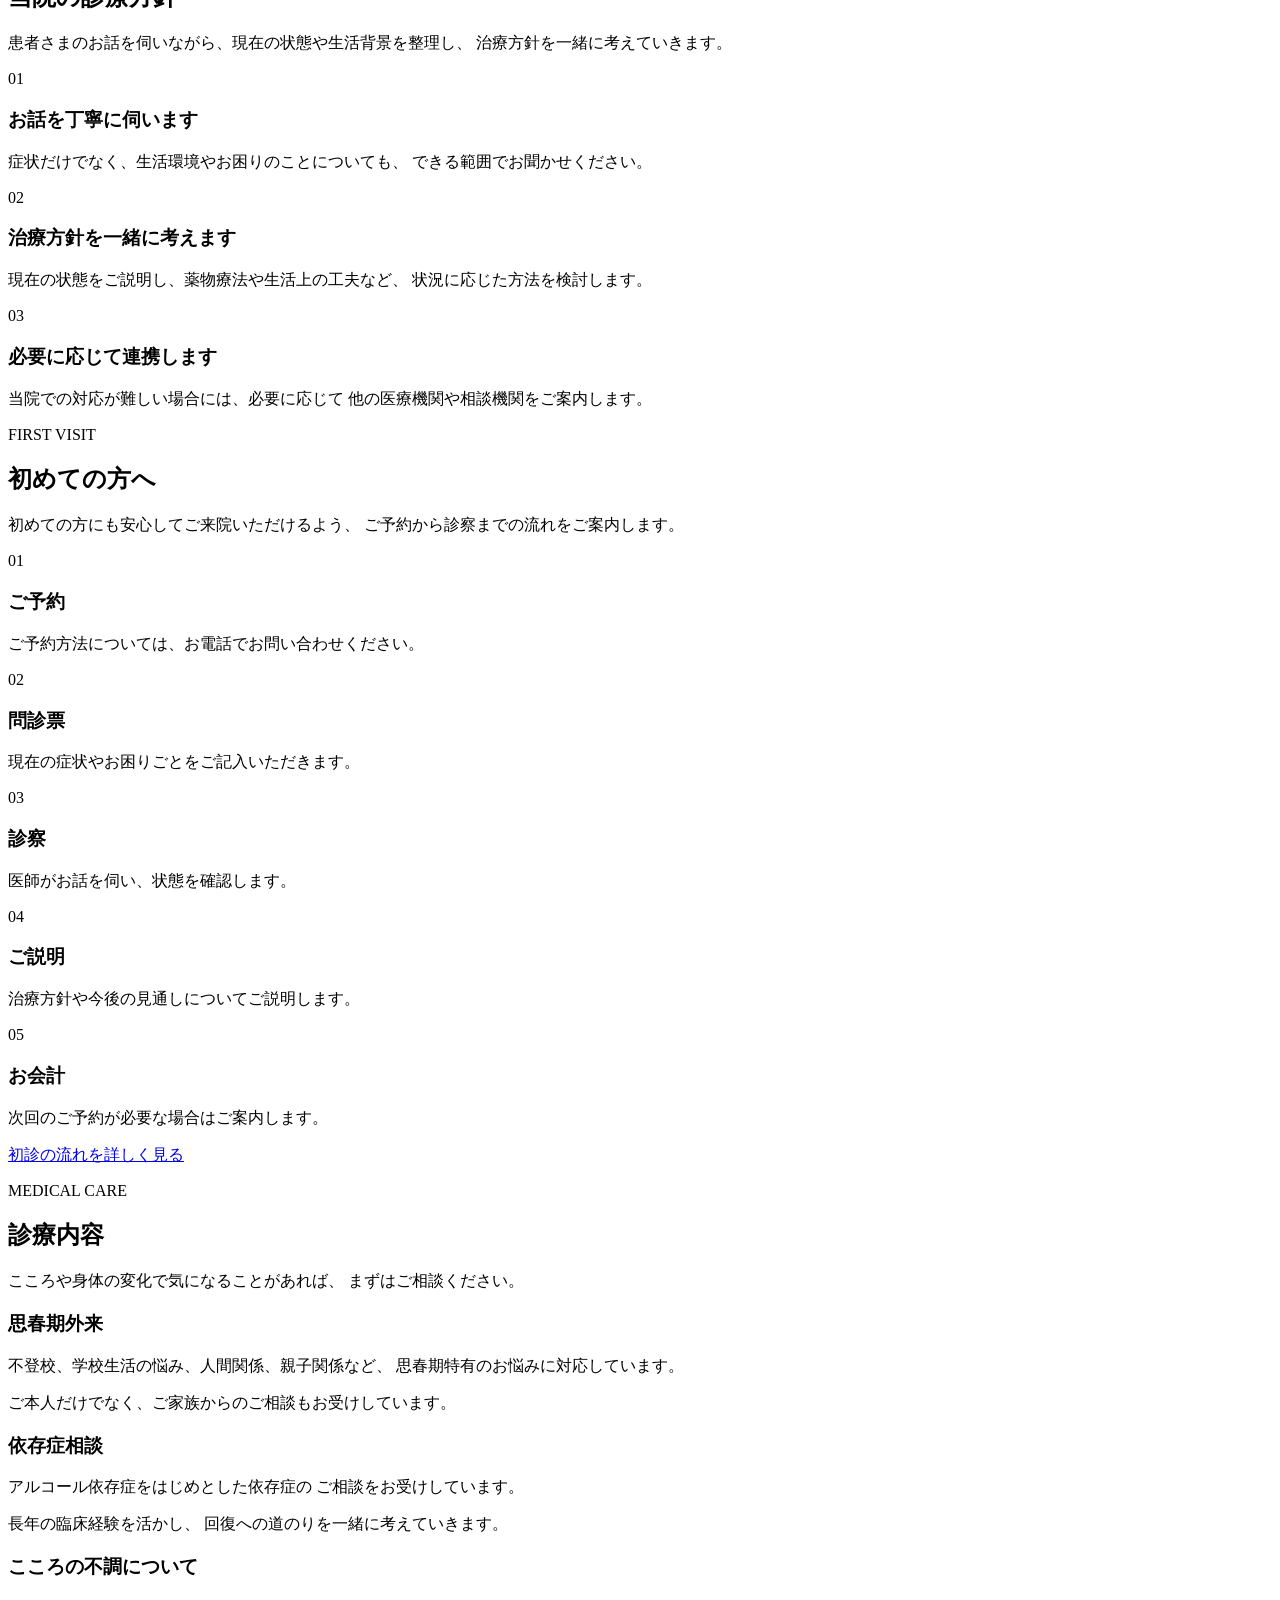
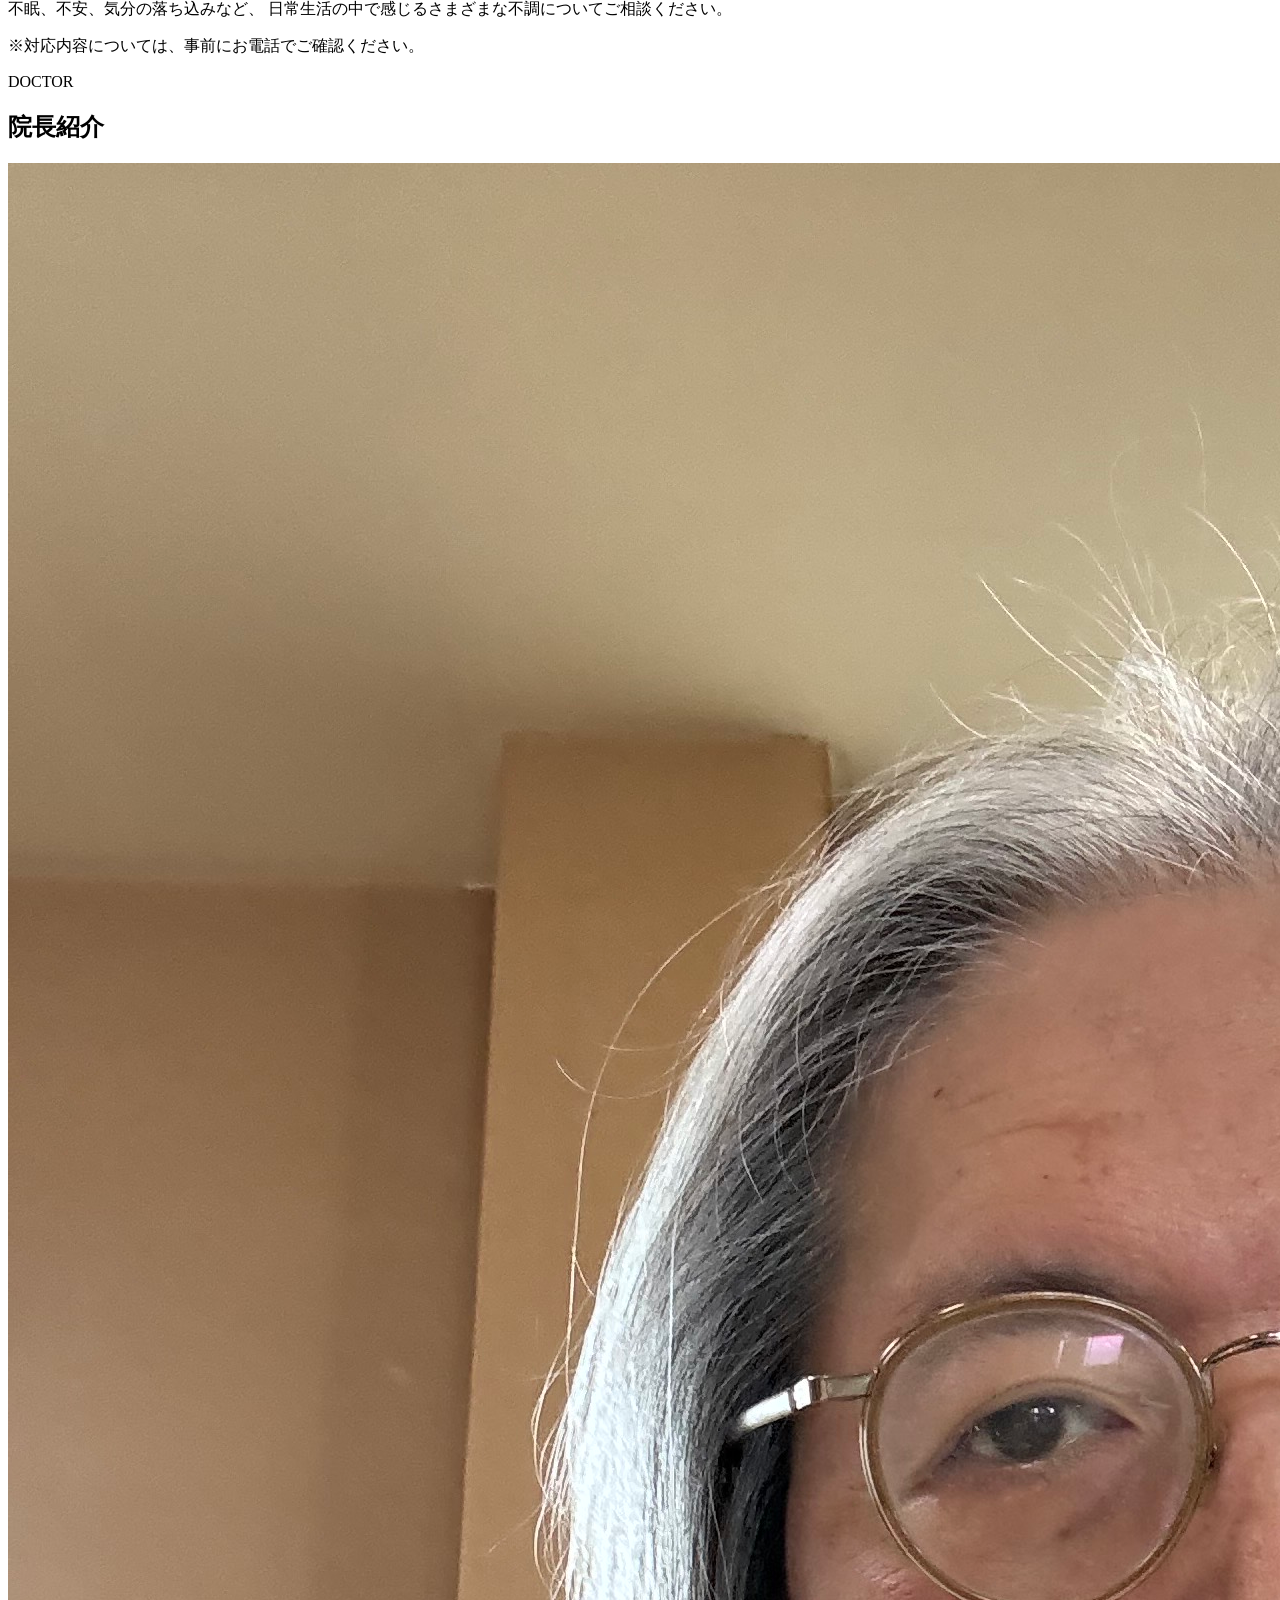
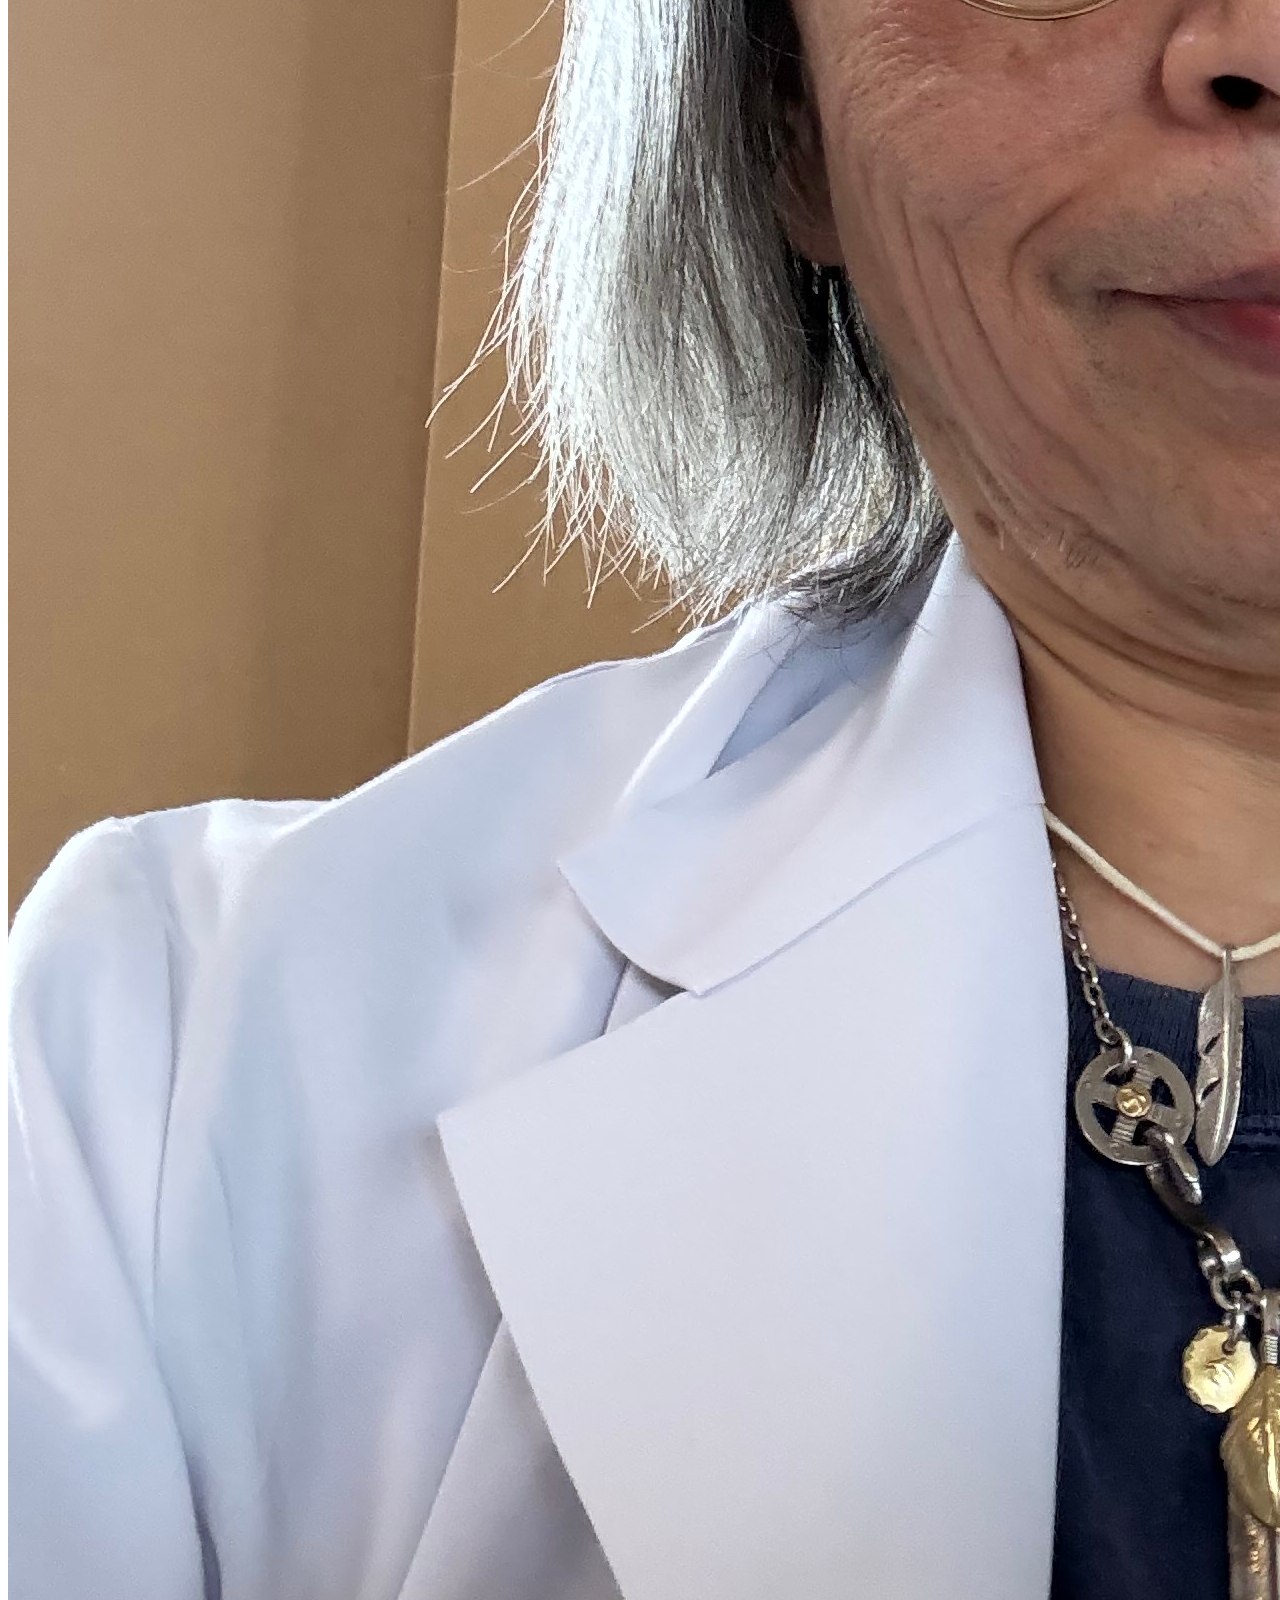
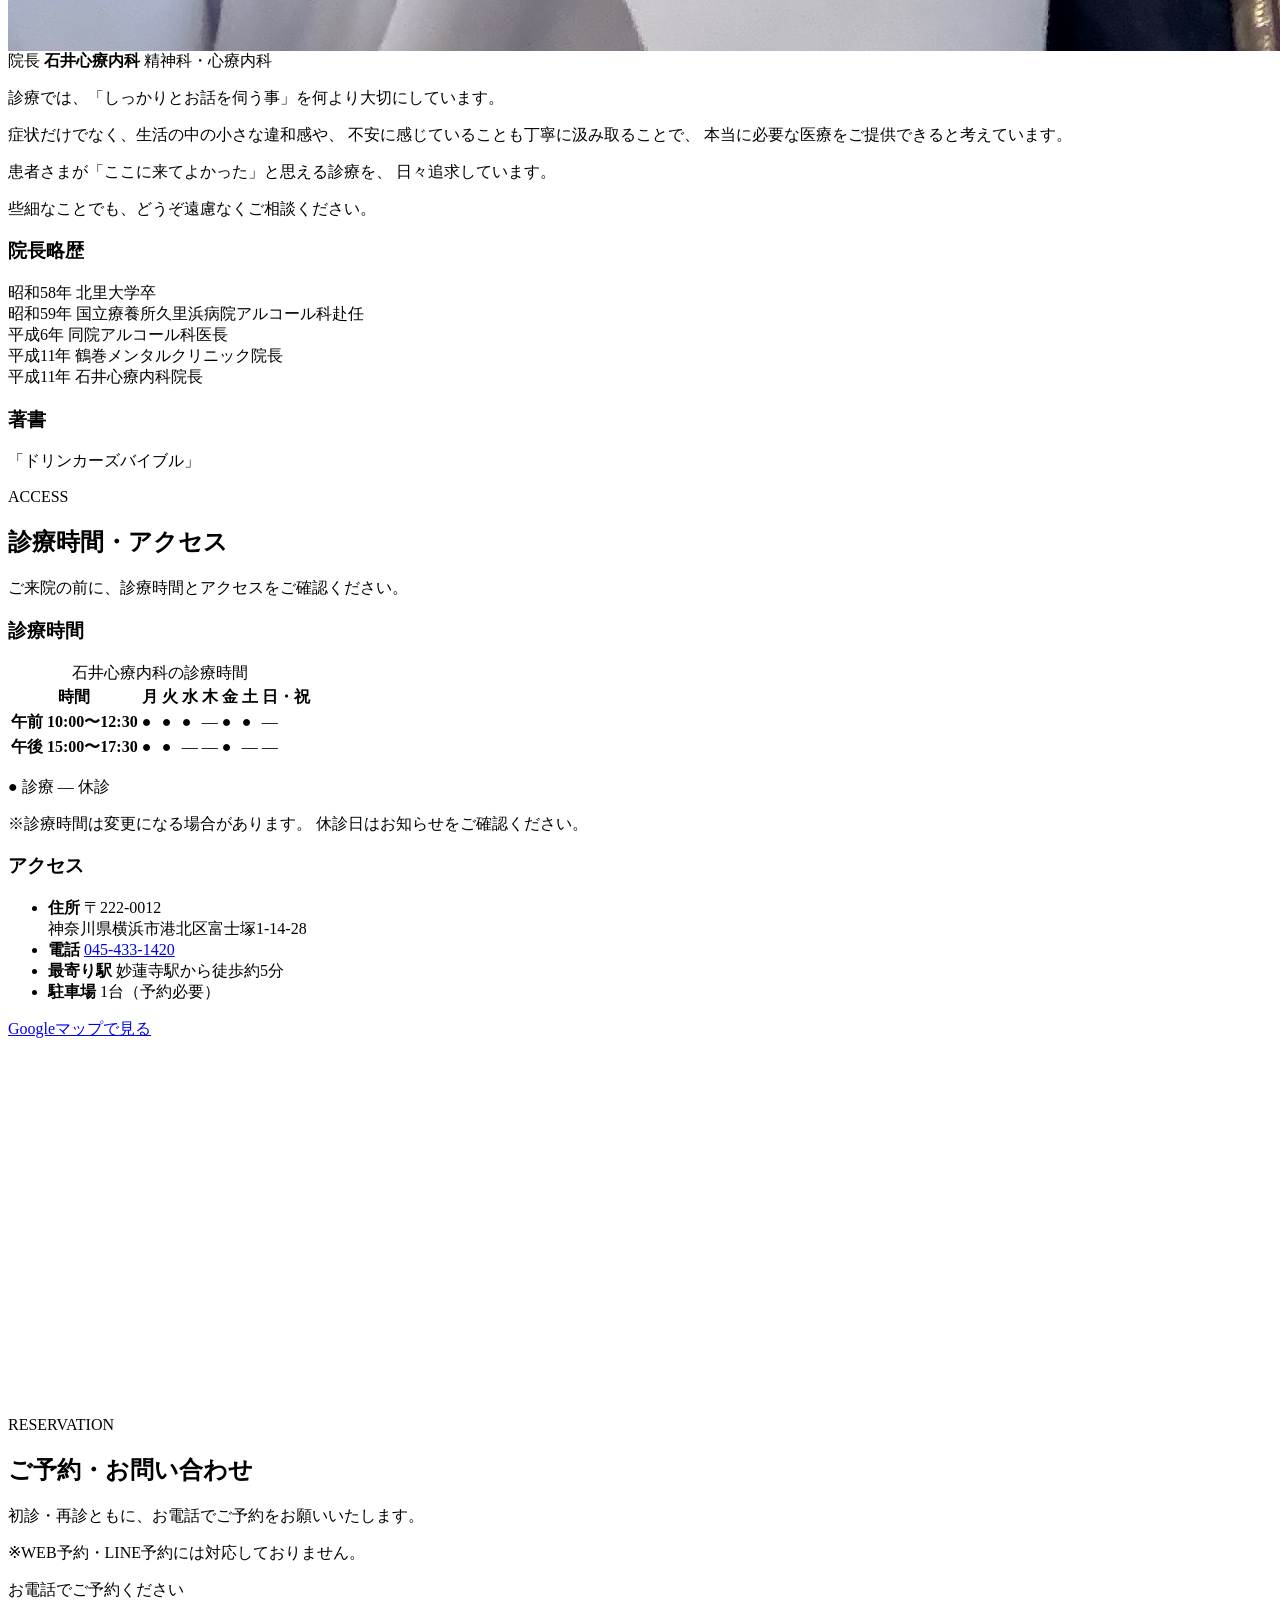
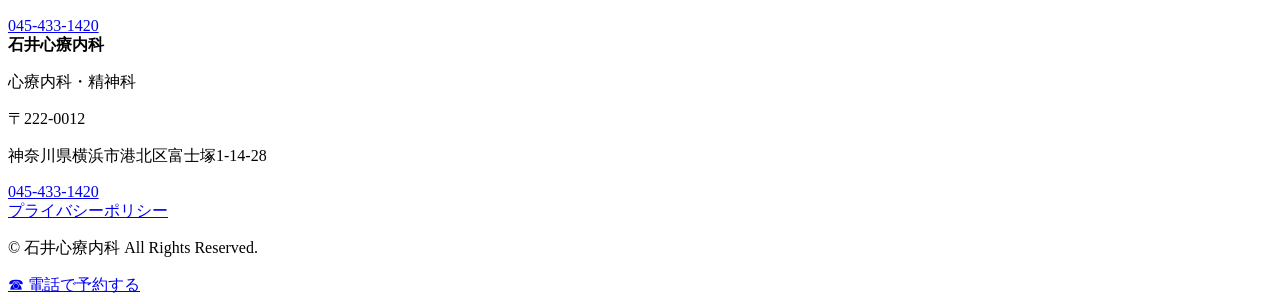
==== commit 7f28c611: "Update index.html" ====
--- a/index.html
+++ b/index.html
@@ -1,157 +1,154 @@
-<!DOCTYPE html>
-<html lang="ja">
-<head>
-  <meta charset="UTF-8">
-  <meta name="viewport" content="width=device-width, initial-scale=1.0">
-
-  <title>石井心療内科｜横浜市港北区の精神科・心療内科</title>
-
-  <meta
-    name="description"
-    content="石井心療内科は横浜市港北区で地域医療に携わる精神科・心療内科です。患者さま一人ひとりのお話を伺い、その人らしい生き方を一緒に考える診療を心がけています。"
-  >
-
-  <!-- OGP設定 -->
-  <meta property="og:type" content="website">
-  <meta property="og:site_name" content="石井心療内科">
-  <meta property="og:title" content="石井心療内科｜横浜市港北区の精神科・心療内科">
-  <meta
-    property="og:description"
-    content="横浜市港北区の石井心療内科です。精神科・心療内科のご相談をお受けしています。"
-  >
-  <meta property="og:url" content="https://実際のドメイン.example/">
-  <meta property="og:image" content="https://実際のドメイン.example/ogp.jpg">
-  <meta property="og:locale" content="ja_JP">
-
-  <!-- X（旧Twitter）向け -->
-  <meta name="twitter:card" content="summary_large_image">
-  <meta name="twitter:title" content="石井心療内科｜横浜市港北区の精神科・心療内科">
-  <meta
-    name="twitter:description"
-    content="横浜市港北区の石井心療内科です。精神科・心療内科のご相談をお受けしています。"
-  >
-  <meta name="twitter:image" content="https://実際のドメイン.example/ogp.jpg">
-
-  <link rel="stylesheet" href="style.css">
-</head>
-
 <body>
 
-<!-- ヘッダー -->
-<header class="site-header">
-  <div class="container">
-    <div class="site-logo">
-      <a href="index.html">
-        <strong>石井心療内科</strong>
-        <span>心療内科・精神科</span>
-      </a>
+  <!-- ヘッダー -->
+  <header class="site-header">
+    <div class="container header-inner">
+
+      <div class="site-logo">
+        <a href="index.html">
+          <strong>石井心療内科</strong>
+          <span>心療内科・精神科</span>
+        </a>
+      </div>
+
+      <nav class="global-nav" aria-label="メインメニュー">
+        <ul>
+          <li><a href="#about">当院について</a></li>
+          <li><a href="first-visit.html">初めての方へ</a></li>
+          <li><a href="#medical">診療内容</a></li>
+          <li><a href="#doctor">院長紹介</a></li>
+          <li><a href="#access">アクセス</a></li>
+          <li>
+            <a href="danwashitu huu.html">談話室風</a>
+          </li>
+          <li>
+            <a href="#reservation" class="nav-reservation">ご予約</a>
+          </li>
+        </ul>
+      </nav>
+
+      <div class="header-contact">
+        <span>ご予約・お問い合わせ</span>
+        <a href="tel:0454331420">045-433-1420</a>
+      </div>
+
     </div>
-
-    <nav class="global-nav" aria-label="メインメニュー">
-      <ul>
-        <li><a href="#about">当院について</a></li>
-        <li><a href="first-visit.html">初めての方へ</a></li>
-        <li><a href="#doctor">院長紹介</a></li>
-        <li><a href="#access">アクセス</a></li>
-   <!-- 談話室風ページへのリンク -->
-    <li class="nav-talk-room">
-      <a href="danwashitu huu.html">談話室風</a>
-    </li>
-        <li><a href="#reservation">ご予約</a></li>
-      </ul>
-    </nav>
-  </div>
-</header>
-
-<main>
+  </header>
+
+
+  <main>
 
     <!-- メインビジュアル -->
     <section class="hero">
-  <div class="container">
-
-    <div class="hero-grid">
-
-      <div class="hero-content">
-        <p class="hero-label">心療内科・精神科</p>
-
-        <h1>
-          ゆっくり話しましょう。<br>
-          答えが見つからなくても大丈夫です。
-        </h1>
-
-        <p class="hero-text">
-          不安なままでも、迷ったままでも、<br>
-          人は生きていくことができます。<br><br>
-          石井心療内科では、薬だけではなく対話や関係性を大切にしています。<br><br>
-          一人で抱え込まず、お気軽にご相談ください。
-        </p>
-
-        <div class="hero-buttons">
-          <a href="#reservation" class="button button-primary">
-            初診のご予約はこちら
+      <div class="container hero-grid">
+
+        <div class="hero-content">
+          <p class="hero-label">横浜市港北区の心療内科・精神科</p>
+
+          <h1>
+            ゆっくり話しましょう。<br>
+            答えが見つからなくても大丈夫です。
+          </h1>
+
+          <p class="hero-text">
+            不安なままでも、迷ったままでも、<br>
+            人は生きていくことができます。
+          </p>
+
+          <p class="hero-text">
+            石井心療内科では、薬だけではなく、
+            対話や関係性を大切にしています。
+            一人で抱え込まず、お気軽にご相談ください。
+          </p>
+
+          <div class="hero-buttons">
+            <a href="#reservation" class="button button-primary">
+              初診のご予約はこちら
+            </a>
+
+            <a href="first-visit.html" class="button button-secondary">
+              初めての方へ
+            </a>
+          </div>
+
+          <p class="hero-note">
+            ※WEB予約・LINE予約は現在対応しておりません。
+          </p>
+        </div>
+
+        <div class="hero-image">
+          <img
+            src="exterior.jpg"
+            alt="石井心療内科の外観"
+          >
+        </div>
+
+      </div>
+    </section>
+
+
+    <!-- お知らせ -->
+    <section class="news-section section" aria-labelledby="news-title">
+      <div class="container">
+
+        <div class="section-heading">
+          <p class="section-label">NEWS</p>
+          <h2 id="news-title" class="section-title">お知らせ</h2>
+        </div>
+
+        <ul class="news-list">
+          <li class="news-item">
+            <time datetime="2026-09-10">2026.09.10</time>
+            <span class="news-label">お知らせ</span>
+            <a href="news.html">
+              ホームページを開設しました。
+            </a>
+          </li>
+        </ul>
+
+        <div class="center-button">
+          <a href="news.html" class="text-link">
+            お知らせ一覧を見る
           </a>
-
-          <a href="#first" class="button button-secondary">
-            初めての方へ
-          </a>
-        </div>
-
-        <p class="hero-note">
-          ※WEB予約・LINE予約は現在対応しておりません。
-        </p>
-      </div>
-
-      <div class="hero-image">
-        <img
-          src="exterior.jpg"
-          alt="クリニックの外観イメージ"
-        >
-      </div>
-
-    </div>
-
-    <!-- hero-gridの外側に置く -->
-<div class="news-box" aria-labelledby="news-title">
-  <div class="news-heading">
-    <h2 id="news-title">お知らせ</h2>
-    <span class="news-heading-line"></span>
-  </div>
-
-  <ul class="news-list">
-    <li class="news-item">
-      <time datetime="2026-09-10">2026.09.10</time>
-      <span class="news-label">お知らせ</span>
-      <p>ホームページを開設しました。</p>
-    </li>
-  </ul>
-
-  <!-- お知らせ一覧へのリンク -->
-  <div class="news-more">
-    <a href="news.html">お知らせ一覧を見る</a>
-  </div>
-</div>
-</section>
-
-    <!-- 石井心療内科について -->
-    <section class="section" id="about">
-      <div class="container">
+        </div>
+
+      </div>
+    </section>
+
+
+    <!-- 当院について -->
+    <section class="section about-section" id="about">
+      <div class="container">
+
+        <p class="section-label">ABOUT US</p>
         <h2 class="section-title">石井心療内科について</h2>
-        <p class="section-lead">
-          石井心療内科は横浜市港北区で長年にわたり地域医療に携わってきました。
-        </p>
-        <p class="section-lead">
-          精神科・心療内科診療を通して、患者さま一人ひとりの歩みに寄り添うことを大切にしています。
-        </p>
-        <p class="section-lead">
-          人を無理に変えるのではなく、その人らしい生き方を一緒に考える診療を心がけています。
-        </p>
-      </div>
-    </section>
+
+        <div class="section-text">
+          <p>
+            石井心療内科は、横浜市港北区で長年にわたり
+            地域医療に携わってきました。
+          </p>
+
+          <p>
+            精神科・心療内科診療を通して、
+            患者さま一人ひとりの歩みに寄り添うことを大切にしています。
+          </p>
+
+          <p>
+            人を無理に変えるのではなく、
+            その人らしい生き方を一緒に考える診療を心がけています。
+          </p>
+        </div>
+
+      </div>
+    </section>
+
 
     <!-- 診療方針 -->
     <section class="section policy-section">
       <div class="container">
 
+        <p class="section-label">POLICY</p>
         <h2 class="section-title">当院の診療方針</h2>
 
         <p class="section-lead">
@@ -189,13 +186,16 @@
           </article>
 
         </div>
-      </div>
-    </section>
-
-    <!-- 初診案内 -->
-    <section class="section">
-      <div class="container">
-
+
+      </div>
+    </section>
+
+
+    <!-- 初めての方へ -->
+    <section class="section first-section" id="first">
+      <div class="container">
+
+        <p class="section-label">FIRST VISIT</p>
         <h2 class="section-title">初めての方へ</h2>
 
         <p class="section-lead">
@@ -206,28 +206,43 @@
         <div class="flow">
 
           <article class="flow-item">
+            <span class="flow-number">01</span>
             <h3>ご予約</h3>
-            <p>ご予約方法については、お電話でお問い合わせください。</p>
+            <p>
+              ご予約方法については、お電話でお問い合わせください。
+            </p>
           </article>
 
           <article class="flow-item">
+            <span class="flow-number">02</span>
             <h3>問診票</h3>
-            <p>現在の症状やお困りごとをご記入いただきます。</p>
+            <p>
+              現在の症状やお困りごとをご記入いただきます。
+            </p>
           </article>
 
           <article class="flow-item">
+            <span class="flow-number">03</span>
             <h3>診察</h3>
-            <p>医師がお話を伺い、状態を確認します。</p>
+            <p>
+              医師がお話を伺い、状態を確認します。
+            </p>
           </article>
 
           <article class="flow-item">
+            <span class="flow-number">04</span>
             <h3>ご説明</h3>
-            <p>治療方針や今後の見通しについてご説明します。</p>
+            <p>
+              治療方針や今後の見通しについてご説明します。
+            </p>
           </article>
 
           <article class="flow-item">
+            <span class="flow-number">05</span>
             <h3>お会計</h3>
-            <p>次回のご予約が必要な場合はご案内します。</p>
+            <p>
+              次回のご予約が必要な場合はご案内します。
+            </p>
           </article>
 
         </div>
@@ -241,248 +256,362 @@
       </div>
     </section>
 
-    <!-- 院長紹介・院長略歴 -->
+
+    <!-- 診療内容 -->
+    <section class="section medical-section" id="medical">
+      <div class="container">
+
+        <p class="section-label">MEDICAL CARE</p>
+        <h2 class="section-title">診療内容</h2>
+
+        <p class="section-lead">
+          こころや身体の変化で気になることがあれば、
+          まずはご相談ください。
+        </p>
+
+        <div class="medical-grid">
+
+          <article class="medical-card">
+            <h3>思春期外来</h3>
+            <p>
+              不登校、学校生活の悩み、人間関係、親子関係など、
+              思春期特有のお悩みに対応しています。
+            </p>
+            <p>
+              ご本人だけでなく、ご家族からのご相談もお受けしています。
+            </p>
+          </article>
+
+          <article class="medical-card">
+            <h3>依存症相談</h3>
+            <p>
+              アルコール依存症をはじめとした依存症の
+              ご相談をお受けしています。
+            </p>
+            <p>
+              長年の臨床経験を活かし、
+              回復への道のりを一緒に考えていきます。
+            </p>
+          </article>
+
+          <article class="medical-card">
+            <h3>こころの不調について</h3>
+            <p>
+              不眠、不安、気分の落ち込みなど、
+              日常生活の中で感じるさまざまな不調についてご相談ください。
+            </p>
+          </article>
+
+        </div>
+
+        <p class="medical-note">
+          ※対応内容については、事前にお電話でご確認ください。
+        </p>
+
+      </div>
+    </section>
+
+
+    <!-- 院長紹介 -->
     <section class="section doctor-section" id="doctor">
       <div class="container">
 
-        <div class="doctor-heading">
-          <span class="doctor-heading-icon" aria-hidden="true">♧</span>
-          <h2 class="section-title">院長紹介</h2>
-        </div>
-
-        <div class="doctor-name-bar">
-          <span class="doctor-name-label">院長</span>
-          <strong>石井心療内科</strong>
-          <span class="doctor-specialty">精神科・心療内科</span>
-        </div>
+        <p class="section-label">DOCTOR</p>
+        <h2 class="section-title">院長紹介</h2>
 
         <div class="doctor-layout">
 
-          <!-- 左側：写真 -->
-          <div class="doctor-photo-wrap" style="width: 260px; flex-shrink: 0; margin: 0 auto 20px;">
-            <div class="doctor-photo" style="width: 100%; border-radius: 12px; overflow: hidden; border: 1px solid #dce7e3; box-shadow: 0 4px 14px rgba(0,0,0,0.08);">
+          <div class="doctor-photo-wrap">
+            <div class="doctor-photo">
               <img
                 src="doctor.jpg"
-                alt="院長 石井心療内科"
+                alt="石井心療内科 院長"
                 loading="lazy"
-                style="width: 100% !important; height: auto !important; display: block; object-fit: cover;"
               >
             </div>
           </div>
 
-          <!-- 右側：テキスト領域 -->
           <div class="doctor-content">
+
+            <div class="doctor-name-bar">
+              <span class="doctor-name-label">院長</span>
+              <strong>石井心療内科</strong>
+              <span class="doctor-specialty">精神科・心療内科</span>
+            </div>
 
             <div class="doctor-message">
               <p>
                 診療では、「しっかりとお話を伺う事」を何より大切にしています。
               </p>
+
               <p>
-                症状だけでなく、生活の中の小さな違和感や、不安に感じていることも丁寧に汲み取ることで、
+                症状だけでなく、生活の中の小さな違和感や、
+                不安に感じていることも丁寧に汲み取ることで、
                 本当に必要な医療をご提供できると考えています。
               </p>
+
               <p>
-                患者さまが「ここに来てよかった」と思える診療を、日々追求しています。
-                一人ひとりの声に耳を傾け、納得と安心のいく治療を心がけてまいります。
+                患者さまが「ここに来てよかった」と思える診療を、
+                日々追求しています。
               </p>
+
               <p>
                 些細なことでも、どうぞ遠慮なくご相談ください。
               </p>
             </div>
 
-            <!-- 略歴の見出し -->
             <div class="doctor-subheading">
               <h3>院長略歴</h3>
             </div>
 
             <div class="doctor-career">
+
               <div class="career-row">
                 <span class="career-year">昭和58年</span>
                 <span>北里大学卒</span>
               </div>
+
               <div class="career-row">
                 <span class="career-year">昭和59年</span>
                 <span>国立療養所久里浜病院アルコール科赴任</span>
               </div>
+
               <div class="career-row">
                 <span class="career-year">平成6年</span>
                 <span>同院アルコール科医長</span>
               </div>
+
               <div class="career-row">
                 <span class="career-year">平成11年</span>
                 <span>鶴巻メンタルクリニック院長</span>
               </div>
+
               <div class="career-row">
                 <span class="career-year">平成11年</span>
                 <span>石井心療内科院長</span>
               </div>
+
             </div>
 
-            <!-- 著書の見出し -->
             <div class="doctor-subheading book-heading">
               <h3>著書</h3>
             </div>
 
-            <div class="doctor-book">
+            <p class="doctor-book">
               「ドリンカーズバイブル」
+            </p>
+
+          </div>
+
+        </div>
+
+      </div>
+    </section>
+
+
+    <!-- 診療時間・アクセス -->
+    <section class="section access-section" id="access">
+      <div class="container">
+
+        <p class="section-label">ACCESS</p>
+        <h2 class="section-title">診療時間・アクセス</h2>
+
+        <p class="section-lead">
+          ご来院の前に、診療時間とアクセスをご確認ください。
+        </p>
+
+        <div class="clinic-info">
+
+          <!-- 診療時間 -->
+          <div class="info-card">
+            <h3>診療時間</h3>
+
+            <div class="table-wrap">
+              <table class="hours-table">
+                <caption class="visually-hidden">
+                  石井心療内科の診療時間
+                </caption>
+
+                <thead>
+                  <tr>
+                    <th scope="col">時間</th>
+                    <th scope="col">月</th>
+                    <th scope="col">火</th>
+                    <th scope="col">水</th>
+                    <th scope="col">木</th>
+                    <th scope="col">金</th>
+                    <th scope="col">土</th>
+                    <th scope="col">日・祝</th>
+                  </tr>
+                </thead>
+
+                <tbody>
+                  <tr>
+                    <th scope="row">
+                      <span class="period-name">午前</span>
+                      <span class="period-time">10:00〜12:30</span>
+                    </th>
+                    <td>●</td>
+                    <td>●</td>
+                    <td>●</td>
+                    <td>—</td>
+                    <td>●</td>
+                    <td>●</td>
+                    <td class="closed">—</td>
+                  </tr>
+
+                  <tr>
+                    <th scope="row">
+                      <span class="period-name">午後</span>
+                      <span class="period-time">15:00〜17:30</span>
+                    </th>
+                    <td>●</td>
+                    <td>●</td>
+                    <td class="closed">—</td>
+                    <td class="closed">—</td>
+                    <td>●</td>
+                    <td class="closed">—</td>
+                    <td class="closed">—</td>
+                  </tr>
+                </tbody>
+              </table>
             </div>
 
+            <p class="hours-legend">
+              <span class="open-mark">●</span> 診療
+              <span class="closed-mark">—</span> 休診
+            </p>
+
+            <p class="table-note">
+              ※診療時間は変更になる場合があります。
+              休診日はお知らせをご確認ください。
+            </p>
           </div>
-        </div>
-      </div>
-    </section>
-
-    <!-- 思春期外来 -->
-    <section class="section">
-      <div class="container">
-        <h2 class="section-title">思春期外来</h2>
-        <p class="section-lead">
-          不登校、学校生活の悩み、人間関係、親子関係など、思春期特有の悩みに対応しています。
-        </p>
-        <p class="section-lead">
-          ご本人だけでなく、ご家族からのご相談もお受けしています。
-        </p>
-      </div>
-    </section>
-
-    <!-- 依存症相談 -->
-    <section class="section">
-      <div class="container">
-        <h2 class="section-title">依存症相談</h2>
-        <p class="section-lead">
-          アルコール依存症をはじめとした依存症のご相談をお受けしています。
-        </p>
-        <p class="section-lead">
-          長年の臨床経験を活かし、回復への道のりを一緒に考えていきます。
-        </p>
-      </div>
-    </section>
-
-<!-- 診療時間・アクセス -->
-<section class="section" id="access">
-  <div class="container">
-
-    <h2 class="section-title">診療時間・アクセス</h2>
-
-    <p class="section-lead">
-      ご来院の前に、診療時間とアクセスをご確認ください。
-    </p>
-
-    <!-- 左右並びのカードエリア -->
-    <div class="clinic-info">
-
-      <!-- 診療時間 -->
-      <div class="info-card">
-        <h3>診療時間</h3>
-
-        <div class="table-wrap">
-          <table class="hours-table">
-          <caption class="visually-hidden">
-            石井心療内科の診療時間
-          </caption>
-          <thead>
-            <tr>
-              <th scope="col">時間</th>
-              <th scope="col">月</th>
-              <th scope="col">火</th>
-              <th scope="col">水</th>
-              <th scope="col">木</th>
-              <th scope="col">金</th>
-              <th scope="col">土</th>
-              <th scope="col">日・祝</th>
-            </tr>
-          </thead>
-          <tbody>
-            <tr>
-              <th scope="row">
-                <span class="period-name">午前</span>
-                <span class="period-time">10:00〜12:30</span>
-              </th>
-              <td>●</td>
-              <td>●</td>
-              <td>●</td>
-              <td>—</td>
-              <td>●</td>
-              <td>●</td>
-              <td class="closed">—</td>
-            </tr>
-            <tr>
-              <th scope="row">
-                <span class="period-name">午後</span>
-                <span class="period-time">15:00〜17:30</span>
-              </th>
-              <td>●</td>
-              <td>●</td>
-              <td class="closed">—</td>
-              <td>—</td>
-              <td>●</td>
-              <td class="closed">—</td>
-              <td class="closed">—</td>
-            </tr>
-          </tbody>
-          </table>
-        </div>
-
-        <p class="hours-legend">
-          <span class="open-mark">●</span> 診療 
-          <span class="closed-mark">—</span> 休診
-        </p>
-
-        <p class="table-note">
-          ※診療時間は変更になる場合があります。休診日はお知らせをご確認ください。
-        </p>
-      </div>
-
-      <!-- アクセス（文章情報のみ） -->
-      <div class="info-card">
-        <h3>アクセス</h3>
-
-        <ul class="access-list">
-          <li>
-            <strong>住所</strong>
-            〒222-0012 神奈川県横浜市港北区富士塚1-14-28
-          </li>
-
-          <li>
-            <strong>電話</strong>
-            <a href="tel:0454331420">045-433-1420</a>
-          </li>
-
-          <li>
-            <strong>最寄り駅</strong>
-            妙蓮寺駅から徒歩約5分
-          </li>
-
-          <li>
-            <strong>駐車場（要予約）</strong>
-            1台（予約必要）
-          </li>
-        </ul>
-
-        <a
-          href="https://www.google.com/maps/search/?api=1&amp;query=神奈川県横浜市港北区富士塚1-14-28"
-          class="map-link"
-          target="_blank"
-          rel="noopener noreferrer"
-        >
-          Googleマップで見る
-        </a>
-      </div>
+
+
+          <!-- アクセス -->
+          <div class="info-card">
+            <h3>アクセス</h3>
+
+            <ul class="access-list">
+              <li>
+                <strong>住所</strong>
+                <span>〒222-0012<br>神奈川県横浜市港北区富士塚1-14-28</span>
+              </li>
+
+              <li>
+                <strong>電話</strong>
+                <a href="tel:0454331420">045-433-1420</a>
+              </li>
+
+              <li>
+                <strong>最寄り駅</strong>
+                <span>妙蓮寺駅から徒歩約5分</span>
+              </li>
+
+              <li>
+                <strong>駐車場</strong>
+                <span>1台（予約必要）</span>
+              </li>
+            </ul>
+
+            <a
+              href="https://www.google.com/maps/search/?api=1&amp;query=神奈川県横浜市港北区富士塚1-14-28"
+              class="map-link"
+              target="_blank"
+              rel="noopener noreferrer"
+            >
+              Googleマップで見る
+            </a>
+          </div>
+
+        </div>
+
+
+        <!-- Googleマップ -->
+        <div class="clinic-map-wrap">
+          <iframe
+            src="https://www.google.com/maps/embed?pb=!1m18!1m12!1m3!1d10924.898500518539!2d139.6306958219644!3d35.50448205517649!2m3!1f0!2f0!3f0!3m2!1i1024!2i768!4f13.1!3m3!1m2!1s0x60185e954b4b5c3b%3A0x1f6b4f3c7ad97086!2z44CSMjIyLTAwMTIg56We5aWI5bed55yM5qiq5rWc5biC5riv5YyX5Yy65a-M5aOr5aGa77yR5LiB55uu77yR77yU4oiS77yS77yY!5e0!3m2!1sja!2sjp!4v1789283203711!5m2!1sja!2sjp"
+            width="100%"
+            height="360"
+            style="border:0;"
+            allowfullscreen
+            loading="lazy"
+            referrerpolicy="strict-origin-when-cross-origin"
+            title="石井心療内科の地図"
+          ></iframe>
+        </div>
+
+      </div>
+    </section>
+
+
+    <!-- ご予約 -->
+    <section class="section reservation-section" id="reservation">
+      <div class="container">
+
+        <div class="reservation-box">
+          <div>
+            <p class="section-label">RESERVATION</p>
+            <h2 class="section-title">ご予約・お問い合わせ</h2>
+
+            <p>
+              初診・再診ともに、お電話でご予約をお願いいたします。
+            </p>
+
+            <p class="reservation-note">
+              ※WEB予約・LINE予約には対応しておりません。
+            </p>
+          </div>
+
+          <div class="reservation-contact">
+            <p>お電話でご予約ください</p>
+            <a href="tel:0454331420" class="reservation-tel">
+              045-433-1420
+            </a>
+          </div>
+        </div>
+
+      </div>
+    </section>
+
+  </main>
+
+
+  <!-- フッター -->
+  <footer class="site-footer">
+    <div class="container">
+
+      <div class="footer-inner">
+        <div>
+          <strong>石井心療内科</strong>
+          <p>心療内科・精神科</p>
+        </div>
+
+        <div class="footer-contact">
+          <p>〒222-0012</p>
+          <p>神奈川県横浜市港北区富士塚1-14-28</p>
+          <a href="tel:0454331420">045-433-1420</a>
+        </div>
+      </div>
+
+      <div class="footer-links">
+        <a href="privacy-policy.html">プライバシーポリシー</a>
+      </div>
+
+      <p class="copyright">
+        &copy; 石井心療内科 All Rights Reserved.
+      </p>
 
     </div>
-
-    <!-- ２つの枠の下に横幅いっぱいに地図を配置 -->
-    <div class="clinic-map-wrap">
-      <iframe
-        src="https://www.google.com/maps/embed?pb=!1m18!1m12!1m3!1d10924.898500518539!2d139.6306958219644!3d35.50448205517649!2m3!1f0!2f0!3f0!3m2!1i1024!2i768!4f13.1!3m3!1m2!1s0x60185e954b4b5c3b%3A0x1f6b4f3c7ad97086!2z44CSMjIyLTAwMTIg56We5aWI5bed55yM5qiq5rWc5biC5riv5YyX5Yy65a-M5aOr5aGa77yR5LiB55uu77yR77yU4oiS77yS77yY!5e0!3m2!1sja!2sjp!4v1789283203711!5m2!1sja!2sjp"
-        width="100%"
-        height="360"
-        style="border:0;"
-        allowfullscreen=""
-        loading="lazy"
-        referrerpolicy="strict-origin-when-cross-origin"
-      ></iframe>
-    </div>
-
-  </div>
-</section>
+  </footer>
+
+
+  <!-- スマートフォン用固定電話ボタン -->
+  <a href="tel:0454331420" class="mobile-call-button">
+    <span aria-hidden="true">☎</span>
+    電話で予約する
+  </a>
+
+</body>
+</html>
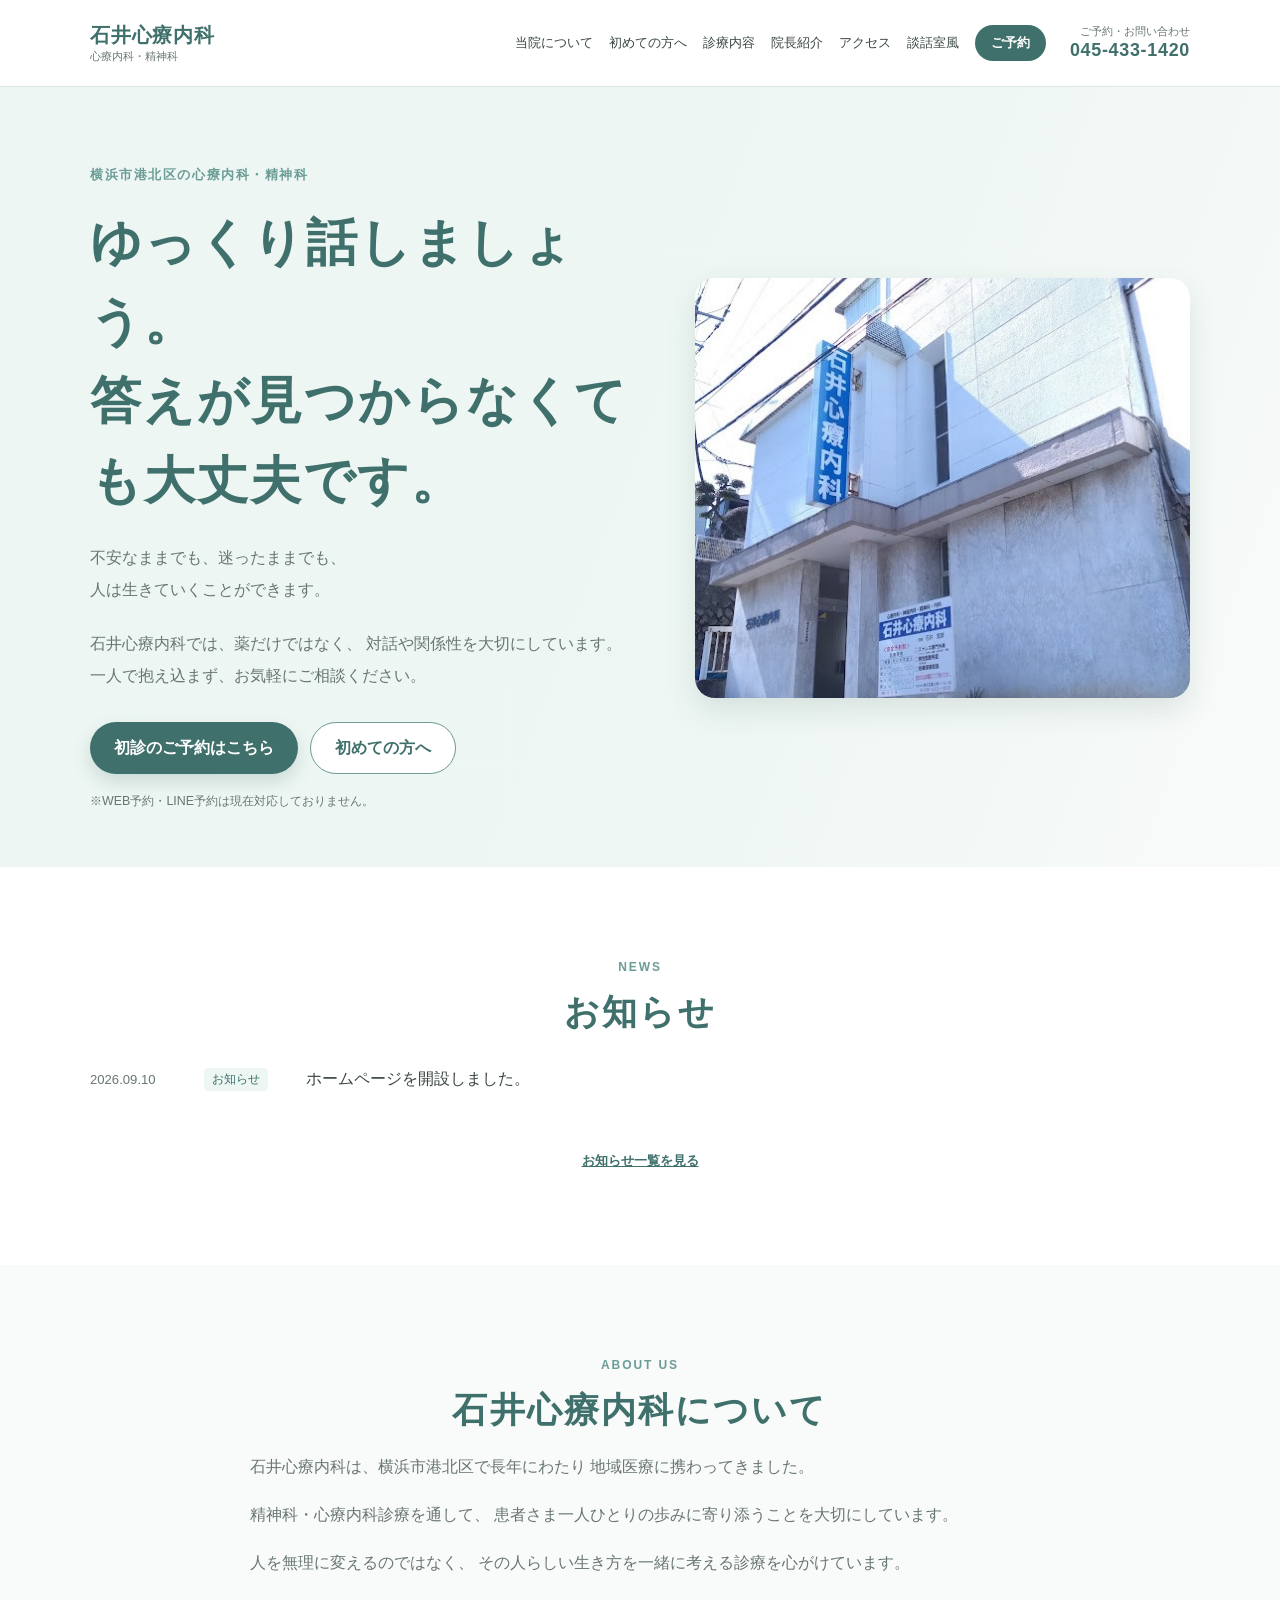
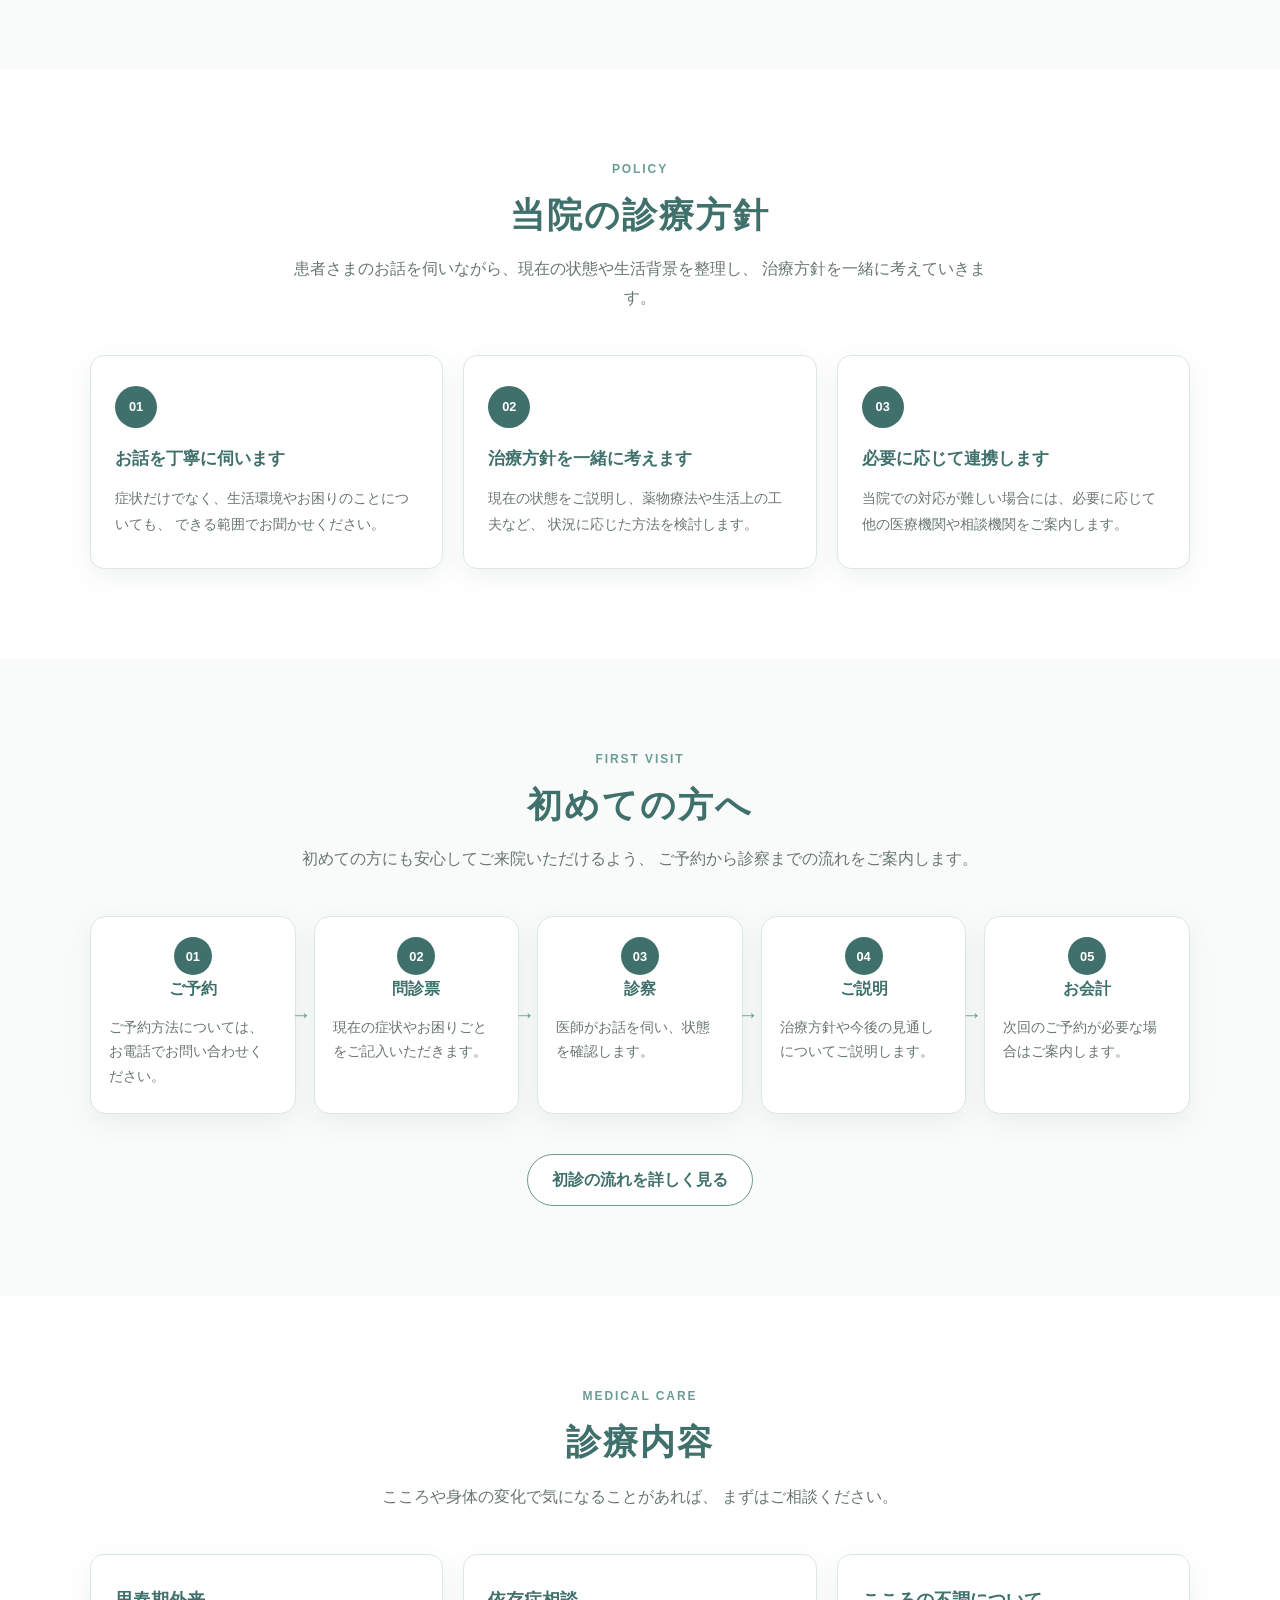
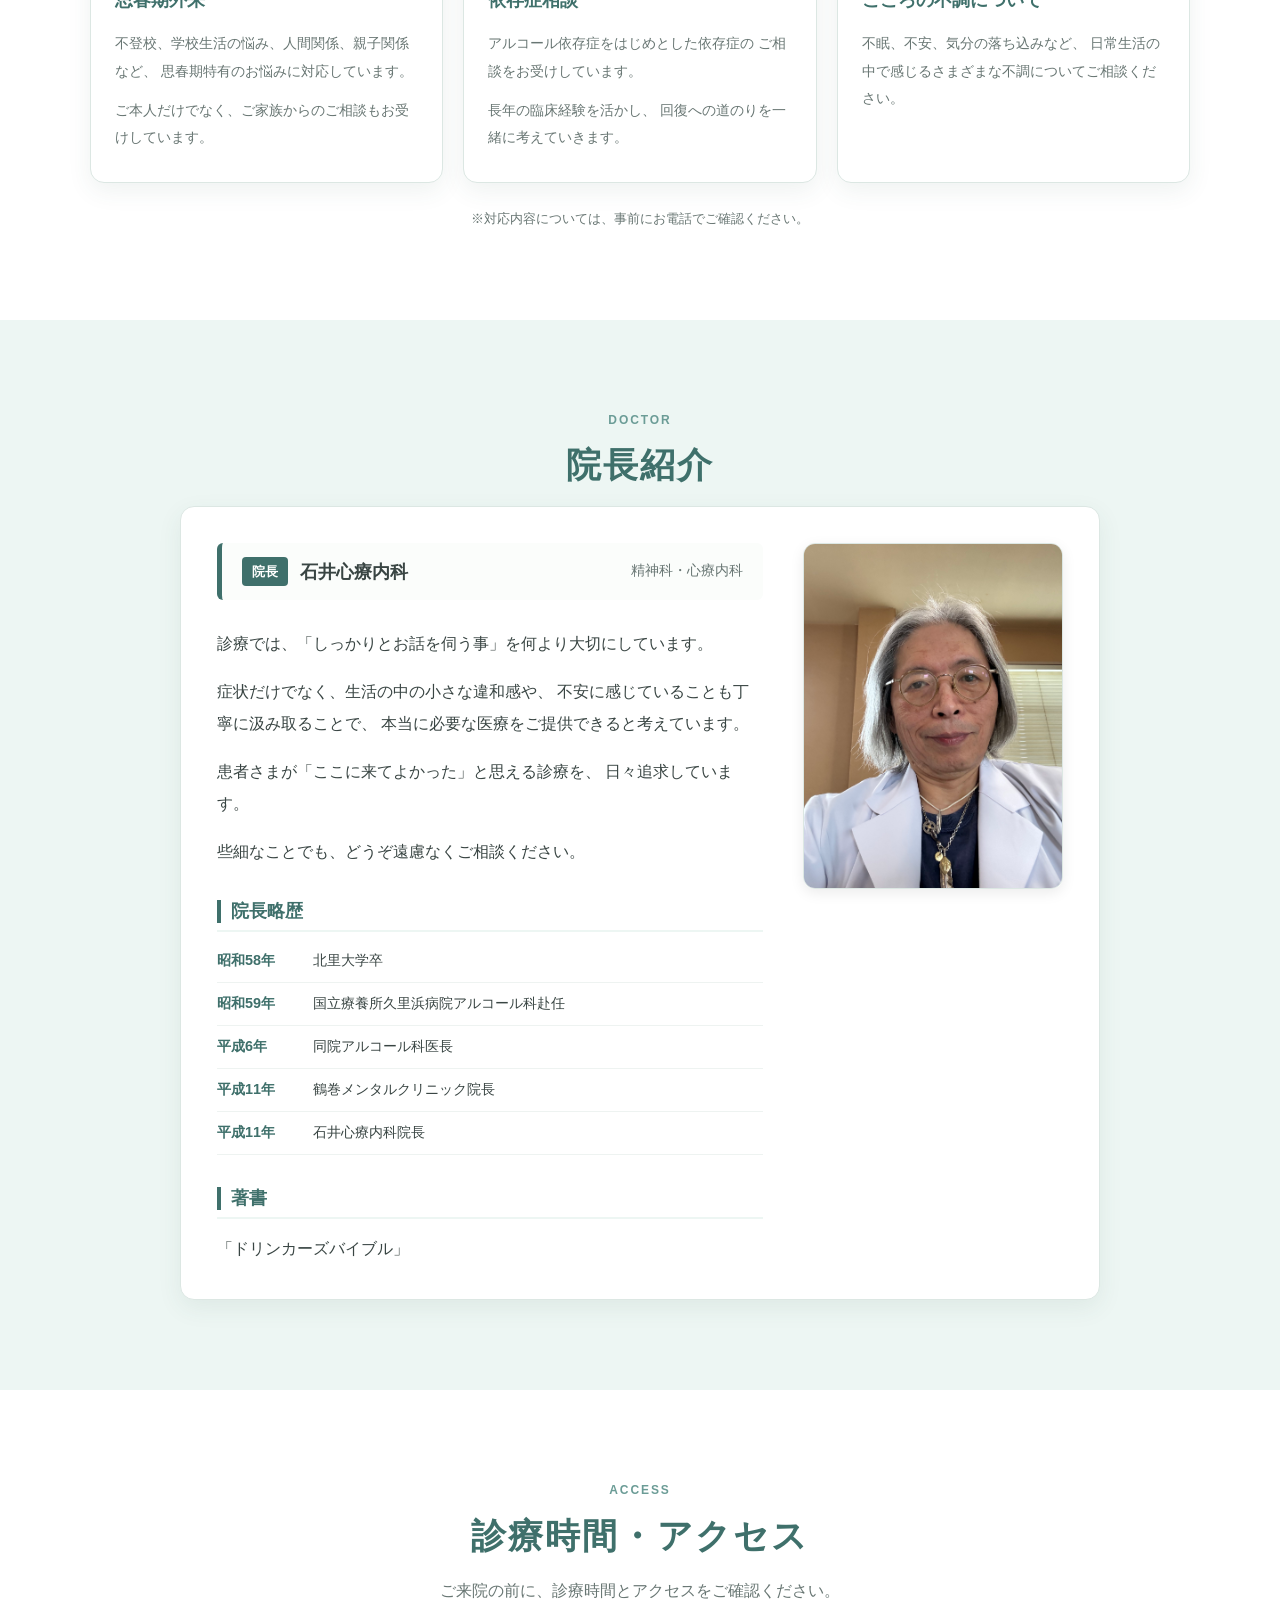
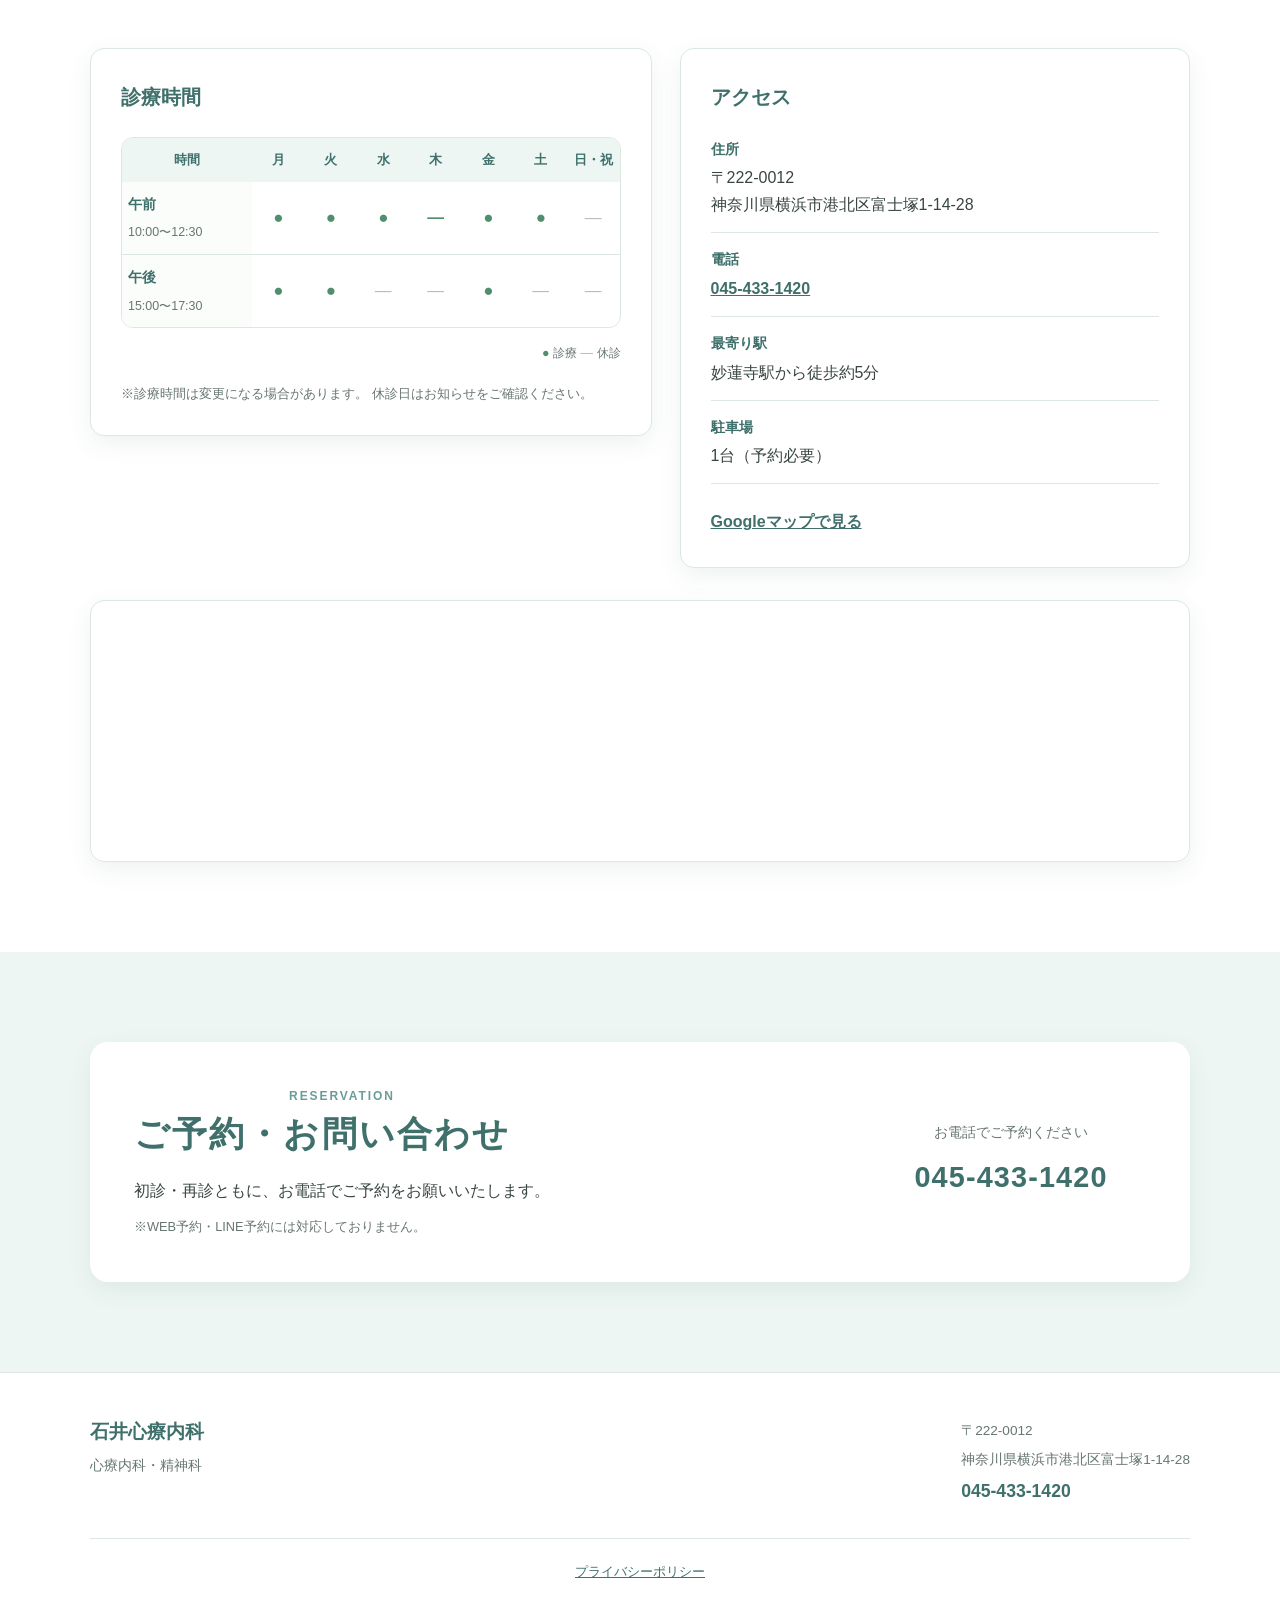
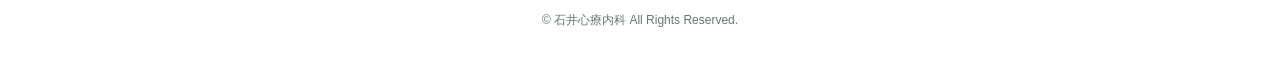
==== commit cb9517b8: "Update index.html" ====
--- a/index.html
+++ b/index.html
@@ -1,3 +1,15 @@
+<!DOCTYPE html>
+<html lang="ja">
+<head>
+  <meta charset="UTF-8">
+  <meta name="viewport" content="width=device-width, initial-scale=1.0">
+
+  <title>石井心療内科｜横浜市港北区の心療内科・精神科</title>
+  <meta name="description" content="横浜市港北区の石井心療内科。心療内科・精神科の診療を行っています。">
+
+  <link rel="stylesheet" href="style.css">
+</head>
+
 <body>
 
   <!-- ヘッダー -->
--- a/style.css
+++ b/style.css
@@ -0,0 +1,1071 @@
+/* =========================
+   基本設定
+========================= */
+
+:root {
+  --main-color: #6b9c96;
+  --main-dark: #3f706b;
+  --sub-color: #edf6f3;
+  --accent-color: #d99b72;
+  --text-color: #394543;
+  --light-text: #687673;
+  --border-color: #dce7e3;
+  --white: #ffffff;
+  --background: #f9fbfa;
+  --shadow: 0 8px 24px rgba(46, 88, 79, 0.08);
+  --radius: 14px;
+}
+
+*,
+*::before,
+*::after {
+  box-sizing: border-box;
+}
+
+html {
+  scroll-behavior: smooth;
+}
+
+body {
+  margin: 0;
+  padding: 0;
+  color: var(--text-color);
+  background: var(--background);
+  font-family:
+    -apple-system,
+    BlinkMacSystemFont,
+    "Hiragino Kaku Gothic ProN",
+    "Hiragino Sans",
+    "Yu Gothic",
+    "Meiryo",
+    sans-serif;
+  line-height: 1.8;
+}
+
+body,
+button,
+input,
+textarea,
+select {
+  font-size: 16px;
+}
+
+a {
+  color: inherit;
+  text-decoration: none;
+}
+
+a:focus-visible,
+button:focus-visible {
+  outline: 3px solid #f0a66e;
+  outline-offset: 3px;
+}
+
+img {
+  display: block;
+  width: 100%;
+  max-width: 100%;
+  height: auto;
+}
+
+.container {
+  width: min(1100px, calc(100% - 40px));
+  margin: 0 auto;
+}
+
+.section {
+  padding: 90px 0;
+}
+
+.section:nth-of-type(even) {
+  background: var(--white);
+}
+
+.policy-section,
+.doctor-section,
+.medical-section {
+  background: var(--sub-color);
+}
+
+.section-title {
+  margin: 0 0 14px;
+  color: var(--main-dark);
+  font-size: clamp(1.6rem, 3vw, 2.2rem);
+  letter-spacing: 0.06em;
+  line-height: 1.5;
+  text-align: center;
+}
+
+.section-label {
+  margin: 0 0 8px;
+  color: var(--main-color);
+  font-size: 0.75rem;
+  font-weight: bold;
+  letter-spacing: 0.16em;
+  text-align: center;
+}
+
+.section-lead {
+  max-width: 720px;
+  margin: 0 auto 42px;
+  color: var(--light-text);
+  text-align: center;
+}
+
+.section-text {
+  max-width: 780px;
+  margin: 0 auto;
+  color: var(--light-text);
+  line-height: 2;
+}
+
+.section-text p {
+  margin: 0 0 16px;
+}
+
+.section-text p:last-child {
+  margin-bottom: 0;
+}
+
+.visually-hidden {
+  position: absolute;
+  width: 1px;
+  height: 1px;
+  padding: 0;
+  margin: -1px;
+  overflow: hidden;
+  clip: rect(0, 0, 0, 0);
+  white-space: nowrap;
+  border: 0;
+}
+
+/* =========================
+   ボタン
+========================= */
+
+.button {
+  display: inline-flex;
+  align-items: center;
+  justify-content: center;
+  min-height: 52px;
+  padding: 12px 24px;
+  border-radius: 999px;
+  font-weight: bold;
+  line-height: 1.4;
+  text-align: center;
+  transition: 0.25s ease;
+}
+
+.button:hover {
+  opacity: 0.85;
+  transform: translateY(-2px);
+}
+
+.button-primary {
+  color: var(--white);
+  background: var(--main-dark);
+  box-shadow: 0 8px 18px rgba(63, 112, 107, 0.2);
+}
+
+.button-secondary {
+  color: var(--main-dark);
+  background: var(--white);
+  border: 1px solid var(--main-color);
+}
+
+.center-button {
+  margin-top: 40px;
+  text-align: center;
+}
+
+/* =========================
+   ヘッダー
+========================= */
+
+.site-header {
+  position: sticky;
+  top: 0;
+  z-index: 100;
+  background: rgba(255, 255, 255, 0.96);
+  border-bottom: 1px solid var(--border-color);
+  backdrop-filter: blur(10px);
+}
+
+.site-header .container {
+  display: flex;
+  align-items: center;
+  justify-content: space-between;
+  gap: 24px;
+  min-height: 86px;
+}
+
+.site-logo {
+  flex-shrink: 0;
+}
+
+.site-logo a {
+  display: flex;
+  flex-direction: column;
+  color: var(--main-dark);
+  line-height: 1.35;
+}
+
+.site-logo strong {
+  font-size: 1.25rem;
+  letter-spacing: 0.04em;
+}
+
+.site-logo span {
+  color: var(--light-text);
+  font-size: 0.7rem;
+}
+
+.global-nav {
+  margin-left: auto;
+}
+
+.global-nav ul {
+  display: flex;
+  align-items: center;
+  gap: 16px;
+  margin: 0;
+  padding: 0;
+  list-style: none;
+}
+
+.global-nav li {
+  margin: 0;
+  padding: 0;
+}
+
+.global-nav a {
+  display: block;
+  padding: 8px 0;
+  color: var(--text-color);
+  font-size: 0.84rem;
+  line-height: 1.4;
+  white-space: nowrap;
+  transition: color 0.2s ease;
+}
+
+.global-nav a:hover {
+  color: var(--main-color);
+}
+
+.global-nav .nav-reservation {
+  padding: 9px 16px;
+  color: var(--white);
+  background: var(--main-dark);
+  border-radius: 999px;
+  font-weight: bold;
+}
+
+.header-contact {
+  display: flex;
+  flex-direction: column;
+  align-items: flex-end;
+  flex-shrink: 0;
+  line-height: 1.35;
+}
+
+.header-contact span {
+  color: var(--light-text);
+  font-size: 0.66rem;
+}
+
+.header-contact a {
+  color: var(--main-dark);
+  font-size: 1.12rem;
+  font-weight: bold;
+  letter-spacing: 0.04em;
+}
+
+/* =========================
+   メインビジュアル
+========================= */
+
+.hero {
+  padding: 76px 0 54px;
+  background:
+    linear-gradient(
+      110deg,
+      var(--sub-color) 0%,
+      rgba(237, 246, 243, 0.92) 60%,
+      rgba(249, 251, 250, 0.5) 100%
+    );
+}
+
+.hero-grid {
+  display: grid;
+  grid-template-columns: minmax(0, 1fr) minmax(0, 0.9fr);
+  align-items: center;
+  gap: 56px;
+}
+
+.hero-content {
+  max-width: 620px;
+}
+
+.hero-label {
+  margin: 0 0 16px;
+  color: var(--main-color);
+  font-size: 0.82rem;
+  font-weight: bold;
+  letter-spacing: 0.12em;
+}
+
+.hero h1 {
+  margin: 0;
+  color: var(--main-dark);
+  font-size: clamp(2rem, 4vw, 3.4rem);
+  letter-spacing: 0.04em;
+  line-height: 1.55;
+}
+
+.hero-text {
+  margin: 22px 0 0;
+  color: var(--light-text);
+  line-height: 2;
+}
+
+.hero-buttons {
+  display: flex;
+  flex-wrap: wrap;
+  gap: 12px;
+  margin-top: 30px;
+}
+
+.hero-note {
+  margin: 16px 0 0;
+  color: var(--light-text);
+  font-size: 0.78rem;
+}
+
+.hero-image {
+  width: 100%;
+  overflow: hidden;
+  border-radius: 20px;
+  box-shadow: 0 12px 30px rgba(30, 70, 55, 0.12);
+}
+
+.hero-image img {
+  width: 100%;
+  height: 420px;
+  object-fit: cover;
+}
+
+/* =========================
+   お知らせ
+========================= */
+
+.news-box {
+  width: 100%;
+  max-width: 760px;
+  margin: 48px auto 0;
+  padding: 24px 28px;
+  background: var(--white);
+  border: 1px solid var(--border-color);
+  border-radius: var(--radius);
+  box-shadow: var(--shadow);
+}
+
+.news-heading {
+  display: flex;
+  align-items: center;
+  gap: 14px;
+  margin-bottom: 14px;
+}
+
+.news-heading h2 {
+  flex-shrink: 0;
+  margin: 0;
+  color: var(--main-dark);
+  font-size: 1.05rem;
+  letter-spacing: 0.08em;
+}
+
+.news-heading-line {
+  flex: 1;
+  height: 1px;
+  background: var(--border-color);
+}
+
+.news-list {
+  margin: 0;
+  padding: 0;
+  list-style: none;
+}
+
+.news-item {
+  display: grid;
+  grid-template-columns: 100px 88px minmax(0, 1fr);
+  align-items: center;
+  gap: 14px;
+  padding: 12px 0;
+}
+
+.news-item time {
+  color: var(--light-text);
+  font-size: 0.82rem;
+  font-variant-numeric: tabular-nums;
+  white-space: nowrap;
+}
+
+.news-label {
+  display: inline-block;
+  width: fit-content;
+  padding: 3px 8px;
+  color: var(--main-dark);
+  background: var(--sub-color);
+  border-radius: 4px;
+  font-size: 0.72rem;
+  line-height: 1.5;
+  white-space: nowrap;
+}
+
+.news-item p {
+  margin: 0;
+  color: var(--text-color);
+  font-size: 0.88rem;
+}
+
+.news-more {
+  margin-top: 16px;
+  padding-top: 14px;
+  border-top: 1px solid #eef3f1;
+  text-align: right;
+}
+
+.news-more a,
+.text-link {
+  color: var(--main-dark);
+  font-size: 0.84rem;
+  font-weight: bold;
+  text-decoration: underline;
+}
+
+.news-more a::after {
+  content: " →";
+}
+
+/* =========================
+   診療方針
+========================= */
+
+.policy-grid {
+  display: grid;
+  grid-template-columns: repeat(3, minmax(0, 1fr));
+  gap: 20px;
+  margin-top: 36px;
+}
+
+.policy-card {
+  padding: 30px 24px;
+  background: var(--white);
+  border: 1px solid var(--border-color);
+  border-radius: var(--radius);
+  box-shadow: var(--shadow);
+}
+
+.policy-number {
+  display: grid;
+  place-items: center;
+  width: 42px;
+  height: 42px;
+  margin-bottom: 16px;
+  color: var(--white);
+  background: var(--main-dark);
+  border-radius: 50%;
+  font-size: 0.8rem;
+  font-weight: bold;
+}
+
+.policy-card h3 {
+  margin: 0 0 12px;
+  color: var(--main-dark);
+  font-size: 1.05rem;
+}
+
+.policy-card p {
+  margin: 0;
+  color: var(--light-text);
+  font-size: 0.9rem;
+}
+
+/* =========================
+   初診の流れ
+========================= */
+
+.flow {
+  display: grid;
+  grid-template-columns: repeat(5, minmax(0, 1fr));
+  gap: 18px;
+  margin-top: 40px;
+  counter-reset: flow-number;
+}
+
+.flow-item {
+  position: relative;
+  min-height: 190px;
+  padding: 58px 18px 24px;
+  background: var(--white);
+  border: 1px solid var(--border-color);
+  border-radius: 16px;
+  box-shadow: var(--shadow);
+  text-align: center;
+  counter-increment: flow-number;
+}
+
+.flow-item::before {
+  content: counter(flow-number, decimal-leading-zero);
+  position: absolute;
+  top: 20px;
+  left: 50%;
+  display: grid;
+  place-items: center;
+  width: 38px;
+  height: 38px;
+  color: var(--white);
+  background: var(--main-dark);
+  border-radius: 50%;
+  font-size: 0.8rem;
+  font-weight: bold;
+  transform: translateX(-50%);
+}
+
+.flow-item:not(:last-child)::after {
+  content: "→";
+  position: absolute;
+  top: 50%;
+  right: -17px;
+  z-index: 2;
+  color: var(--main-color);
+  font-size: 1.3rem;
+  font-weight: bold;
+  transform: translateY(-50%);
+}
+
+.flow-item h3 {
+  margin: 0 0 12px;
+  color: var(--main-dark);
+  font-size: 1rem;
+}
+
+.flow-item p {
+  margin: 0;
+  color: var(--light-text);
+  font-size: 0.85rem;
+  line-height: 1.8;
+  text-align: left;
+}
+
+/* HTML側にflow-numberを書いている場合は非表示 */
+.flow-number {
+  display: none;
+}
+
+/* =========================
+   診療内容
+========================= */
+
+.medical-grid {
+  display: grid;
+  grid-template-columns: repeat(3, minmax(0, 1fr));
+  gap: 20px;
+  margin-top: 36px;
+}
+
+.medical-card {
+  padding: 30px 24px;
+  background: var(--white);
+  border: 1px solid var(--border-color);
+  border-radius: var(--radius);
+  box-shadow: var(--shadow);
+}
+
+.medical-card h3 {
+  margin: 0 0 14px;
+  color: var(--main-dark);
+  font-size: 1.1rem;
+}
+
+.medical-card p {
+  margin: 0 0 12px;
+  color: var(--light-text);
+  font-size: 0.9rem;
+  line-height: 1.9;
+}
+
+.medical-card p:last-child {
+  margin-bottom: 0;
+}
+
+.medical-note {
+  margin: 24px 0 0;
+  color: var(--light-text);
+  font-size: 0.8rem;
+  text-align: center;
+}
+
+/* =========================
+   院長紹介
+========================= */
+
+.doctor-section {
+  background: var(--sub-color);
+}
+
+.doctor-layout {
+  display: flex;
+  flex-direction: row-reverse;
+  align-items: flex-start;
+  gap: 40px;
+  max-width: 920px;
+  margin: 0 auto;
+  padding: 36px;
+  background: var(--white);
+  border: 1px solid var(--border-color);
+  border-radius: var(--radius);
+  box-shadow: var(--shadow);
+}
+
+.doctor-photo-wrap {
+  width: 260px;
+  flex: 0 0 260px;
+}
+
+.doctor-photo {
+  overflow: hidden;
+  border: 1px solid var(--border-color);
+  border-radius: 12px;
+  box-shadow: 0 4px 14px rgba(0, 0, 0, 0.08);
+}
+
+.doctor-photo img {
+  width: 100%;
+  max-height: 360px;
+  object-fit: cover;
+}
+
+.doctor-content {
+  flex: 1;
+  min-width: 0;
+}
+
+.doctor-name-bar {
+  display: flex;
+  align-items: center;
+  gap: 12px;
+  margin-bottom: 28px;
+  padding: 12px 20px;
+  background: #fbfdfb;
+  border-left: 5px solid var(--main-dark);
+  border-radius: 6px;
+}
+
+.doctor-name-label {
+  padding: 3px 10px;
+  color: var(--white);
+  background: var(--main-dark);
+  border-radius: 4px;
+  font-size: 0.8rem;
+  font-weight: bold;
+}
+
+.doctor-name-bar strong {
+  color: var(--text-color);
+  font-size: 1.15rem;
+}
+
+.doctor-specialty {
+  margin-left: auto;
+  color: var(--light-text);
+  font-size: 0.86rem;
+}
+
+.doctor-message p {
+  margin: 0 0 16px;
+  color: var(--text-color);
+  line-height: 2;
+}
+
+.doctor-subheading {
+  margin: 32px 0 16px;
+  padding-bottom: 7px;
+  border-bottom: 2px solid var(--sub-color);
+}
+
+.doctor-subheading h3 {
+  margin: 0;
+  padding-left: 10px;
+  border-left: 4px solid var(--main-dark);
+  color: var(--main-dark);
+  font-size: 1.1rem;
+  line-height: 1.3;
+}
+
+.doctor-career {
+  display: grid;
+  gap: 8px;
+}
+
+.career-row {
+  display: grid;
+  grid-template-columns: 82px minmax(0, 1fr);
+  gap: 14px;
+  padding-bottom: 8px;
+  border-bottom: 1px solid #eef3f1;
+  font-size: 0.9rem;
+}
+
+.career-year {
+  color: var(--main-dark);
+  font-weight: bold;
+}
+
+.doctor-book {
+  margin: 0;
+  color: var(--text-color);
+}
+
+/* =========================
+   診療時間・アクセス
+========================= */
+
+.clinic-info {
+  display: grid;
+  grid-template-columns: minmax(0, 1.1fr) minmax(300px, 1fr);
+  gap: 28px;
+  align-items: start;
+  margin-top: 40px;
+}
+
+.info-card {
+  padding: 30px;
+  background: var(--white);
+  border: 1px solid var(--border-color);
+  border-radius: var(--radius);
+  box-shadow: var(--shadow);
+}
+
+.info-card h3 {
+  margin: 0 0 22px;
+  color: var(--main-dark);
+  font-size: 1.25rem;
+}
+
+.table-wrap {
+  width: 100%;
+  overflow-x: auto;
+  -webkit-overflow-scrolling: touch;
+}
+
+.hours-table {
+  width: 100%;
+  table-layout: fixed;
+  border: 1px solid var(--border-color);
+  border-spacing: 0;
+  border-collapse: separate;
+  border-radius: 12px;
+  overflow: hidden;
+  background: var(--white);
+  font-size: 0.88rem;
+}
+
+.hours-table th,
+.hours-table td {
+  height: 64px;
+  padding: 10px 6px;
+  border-bottom: 1px solid var(--border-color);
+  text-align: center;
+  vertical-align: middle;
+}
+
+.hours-table thead th {
+  height: 44px;
+  color: var(--main-dark);
+  background: var(--sub-color);
+  font-size: 0.82rem;
+  white-space: nowrap;
+}
+
+.hours-table thead th:first-child {
+  width: 130px;
+}
+
+.hours-table tbody th {
+  color: var(--text-color);
+  background: #fbfdfb;
+  text-align: left;
+  font-weight: normal;
+}
+
+.hours-table tr:last-child th,
+.hours-table tr:last-child td {
+  border-bottom: none;
+}
+
+.hours-table td {
+  color: #4f8f6d;
+  font-size: 1.05rem;
+  font-weight: bold;
+}
+
+.hours-table td.closed {
+  color: #b7beb9;
+  font-weight: normal;
+}
+
+.period-name,
+.period-time {
+  display: block;
+}
+
+.period-name {
+  margin-bottom: 4px;
+  color: var(--main-dark);
+  font-size: 0.9rem;
+  font-weight: bold;
+}
+
+.period-time {
+  color: var(--light-text);
+  font-size: 0.78rem;
+  white-space: nowrap;
+}
+
+.hours-legend {
+  margin: 14px 0 0;
+  color: var(--light-text);
+  font-size: 0.78rem;
+  text-align: right;
+}
+
+.open-mark {
+  color: #4f8f6d;
+  font-weight: bold;
+}
+
+.closed-mark {
+  color: #aeb6b0;
+}
+
+.table-note {
+  margin: 18px 0 0;
+  color: var(--light-text);
+  font-size: 0.8rem;
+  line-height: 1.7;
+}
+
+.access-list {
+  margin: 0;
+  padding: 0;
+  list-style: none;
+}
+
+.access-list li {
+  padding: 14px 0;
+  border-bottom: 1px solid var(--border-color);
+  color: var(--text-color);
+  line-height: 1.7;
+  overflow-wrap: anywhere;
+}
+
+.access-list li:first-child {
+  padding-top: 0;
+}
+
+.access-list strong {
+  display: block;
+  margin-bottom: 3px;
+  color: var(--main-dark);
+  font-size: 0.9rem;
+}
+
+.access-list a {
+  color: var(--main-dark);
+  font-weight: bold;
+  text-decoration: underline;
+}
+
+.map-link {
+  display: inline-block;
+  margin-top: 24px;
+  color: var(--main-dark);
+  font-weight: bold;
+  text-decoration: underline;
+}
+
+.clinic-map-wrap {
+  margin-top: 32px;
+  overflow: hidden;
+  border: 1px solid var(--border-color);
+  border-radius: var(--radius);
+  box-shadow: var(--shadow);
+}
+
+.clinic-map-wrap iframe {
+  display: block;
+  width: 100%;
+  height: 260px !important;
+  border: 0;
+}
+
+/* =========================
+   ご予約
+========================= */
+
+.reservation-section {
+  background: var(--sub-color);
+}
+
+.reservation-box {
+  display: flex;
+  align-items: center;
+  justify-content: space-between;
+  gap: 32px;
+  padding: 44px;
+  background: var(--white);
+  border-radius: 18px;
+  box-shadow: var(--shadow);
+}
+
+.reservation-box .section-title {
+  margin-bottom: 16px;
+  text-align: left;
+}
+
+.reservation-box p {
+  margin: 0;
+}
+
+.reservation-note {
+  margin-top: 10px !important;
+  color: var(--light-text);
+  font-size: 0.8rem;
+}
+
+.reservation-contact {
+  min-width: 270px;
+  text-align: center;
+}
+
+.reservation-contact p {
+  color: var(--light-text);
+  font-size: 0.85rem;
+}
+
+.reservation-tel {
+  display: block;
+  margin-top: 6px;
+  color: var(--main-dark);
+  font-size: 1.8rem;
+  font-weight: bold;
+  letter-spacing: 0.04em;
+}
+
+/* =========================
+   フッター
+========================= */
+
+.site-footer {
+  padding: 42px 0 24px;
+  color: var(--light-text);
+  background: var(--white);
+  border-top: 1px solid var(--border-color);
+}
+
+.footer-inner {
+  display: flex;
+  justify-content: space-between;
+  gap: 32px;
+}
+
+.site-footer strong {
+  color: var(--main-dark);
+  font-size: 1.2rem;
+}
+
+.site-footer p {
+  margin: 4px 0;
+  font-size: 0.85rem;
+}
+
+.footer-contact a {
+  color: var(--main-dark);
+  font-size: 1.1rem;
+  font-weight: bold;
+}
+
+.footer-links {
+  margin-top: 30px;
+  padding-top: 18px;
+  border-top: 1px solid var(--border-color);
+  text-align: center;
+}
+
+.footer-links a {
+  color: var(--main-dark);
+  font-size: 0.82rem;
+  text-decoration: underline;
+}
+
+.copyright {
+  margin-top: 24px !important;
+  color: var(--light-text);
+  font-size: 0.75rem !important;
+  text-align: center;
+}
+
+/* =========================
+   スマートフォン固定電話ボタン
+========================= */
+
+.mobile-call-button {
+  display: none;
+}
+
+/* =========================
+   タブレット
+========================= */
+
+@media (max-width: 1000px) {
+  .global-nav ul {
+    gap: 10px;
+  }
+
+  .global-nav a {
+    font-size: 0.78rem;
+  }
+
+  .flow {
+    grid-template-columns: repeat(3, minmax(0, 1fr));
+  }
+
+  .flow-item:not(:last-child)::after {
+    display: none;
+  }
+}
+
+/* =========================
+   スマートフォン
+========================= */
+
+@media (max-width: 800px) {
+  .site-header {
+    position: static;
+  }
+
+  .site-header .container {
+    display: block;
+    min-height: auto;
+    padding-top: 18px;
+    padding-bottom: 18px;
+  }
+
+  .site-logo a {
+    align-items: center;
+  }
+
+  .global-nav {
+    margin-top: 14px
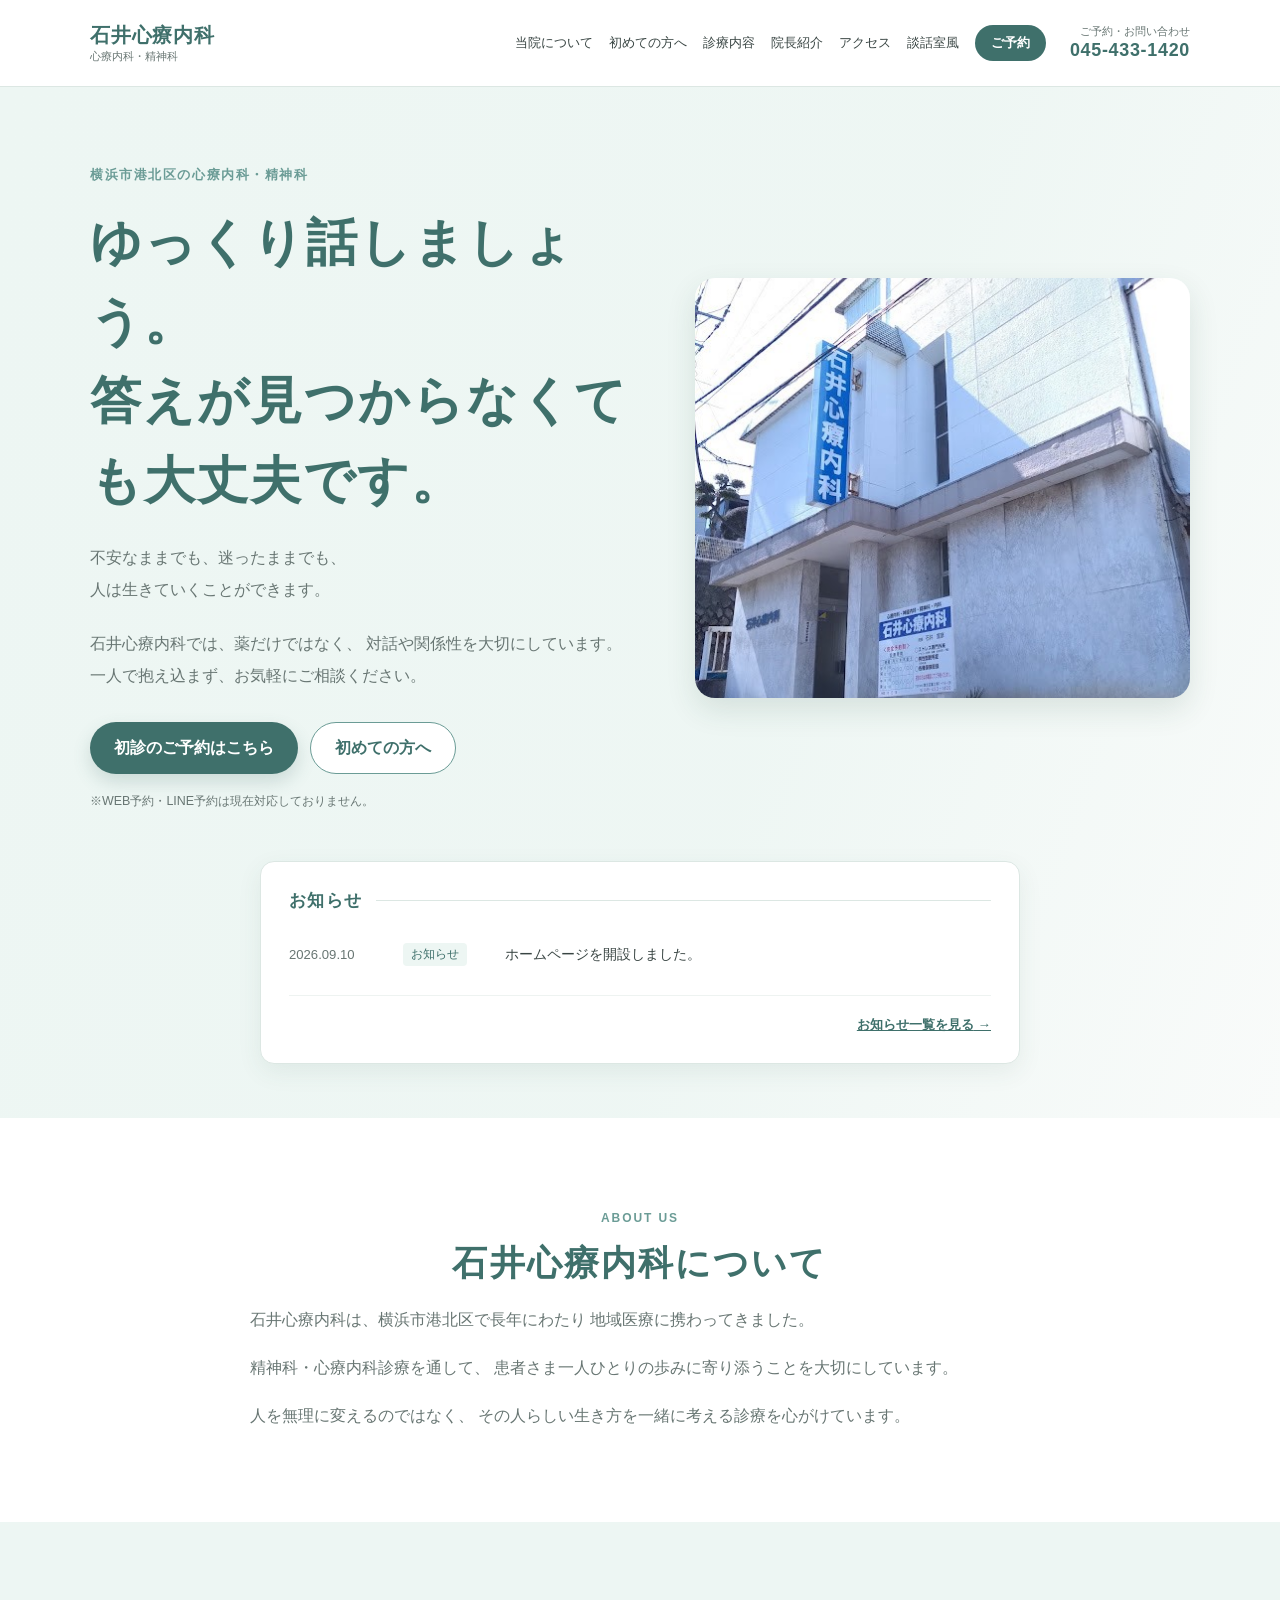
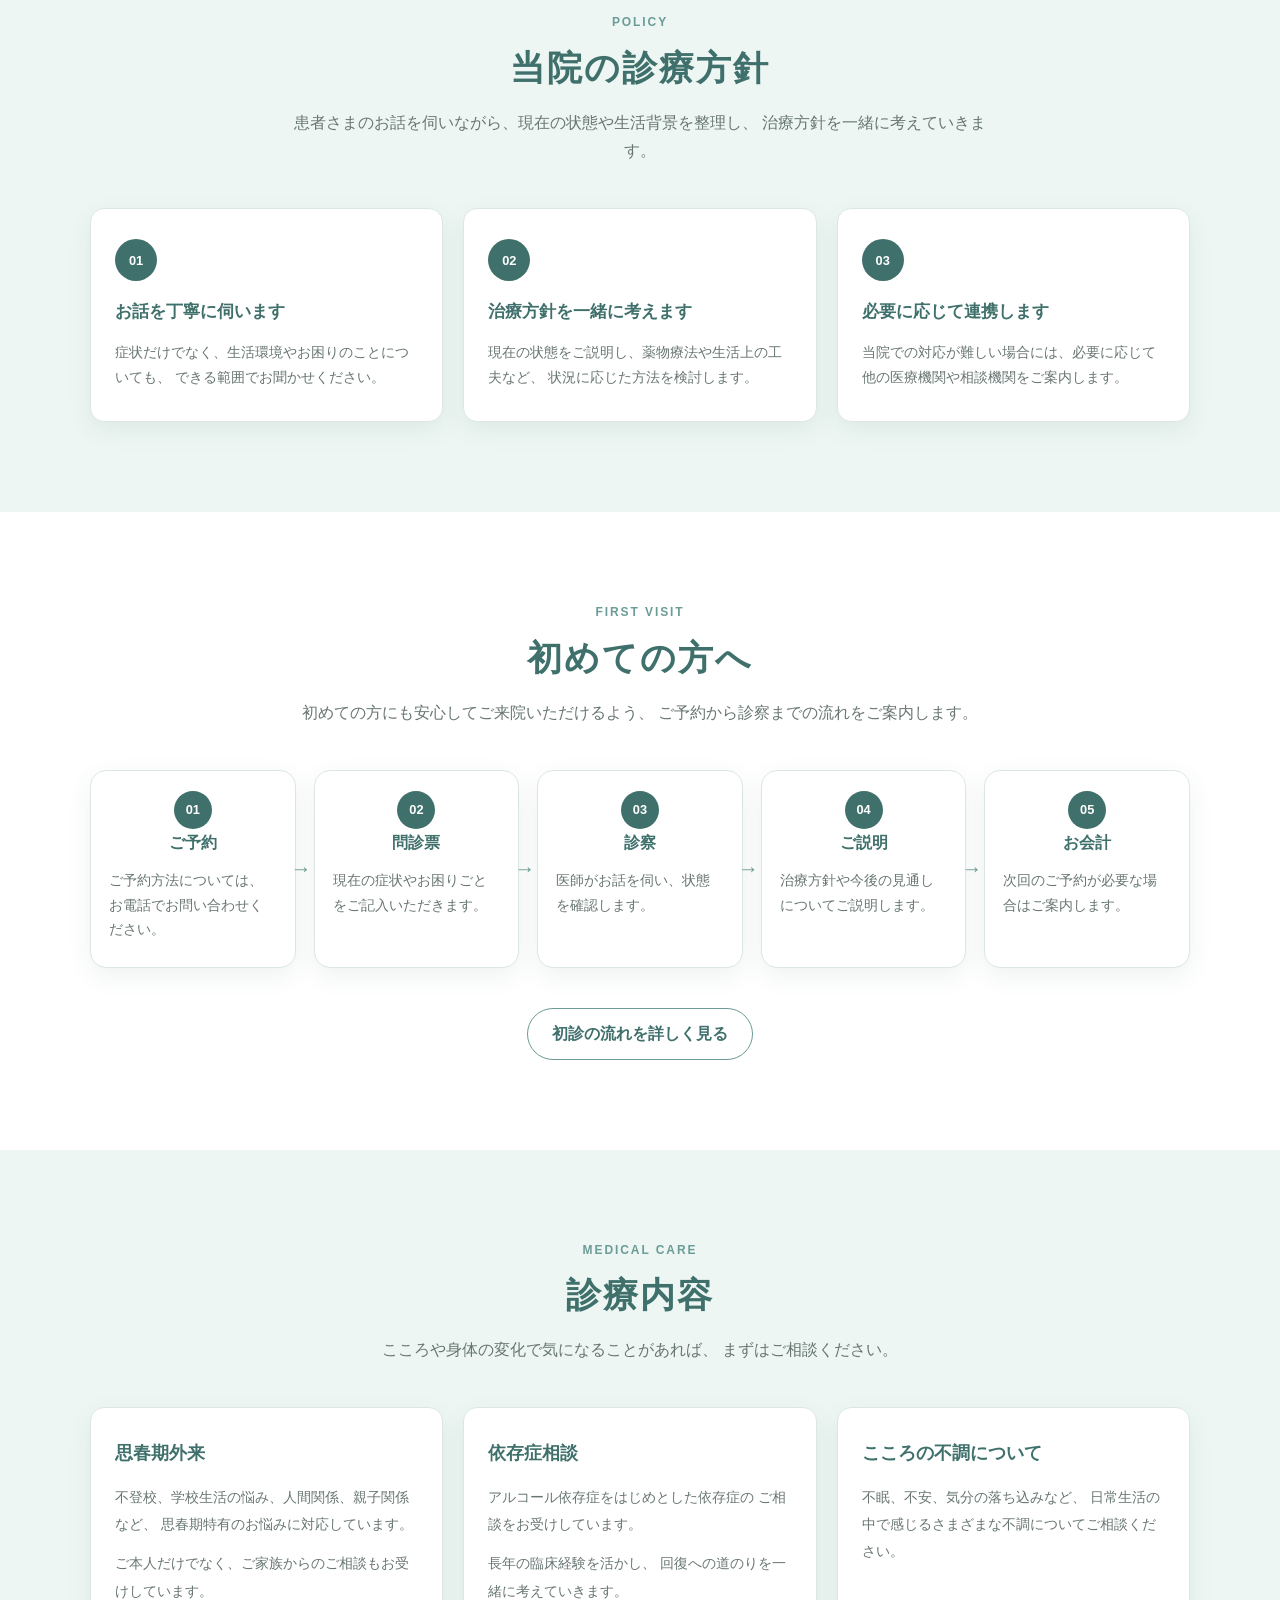
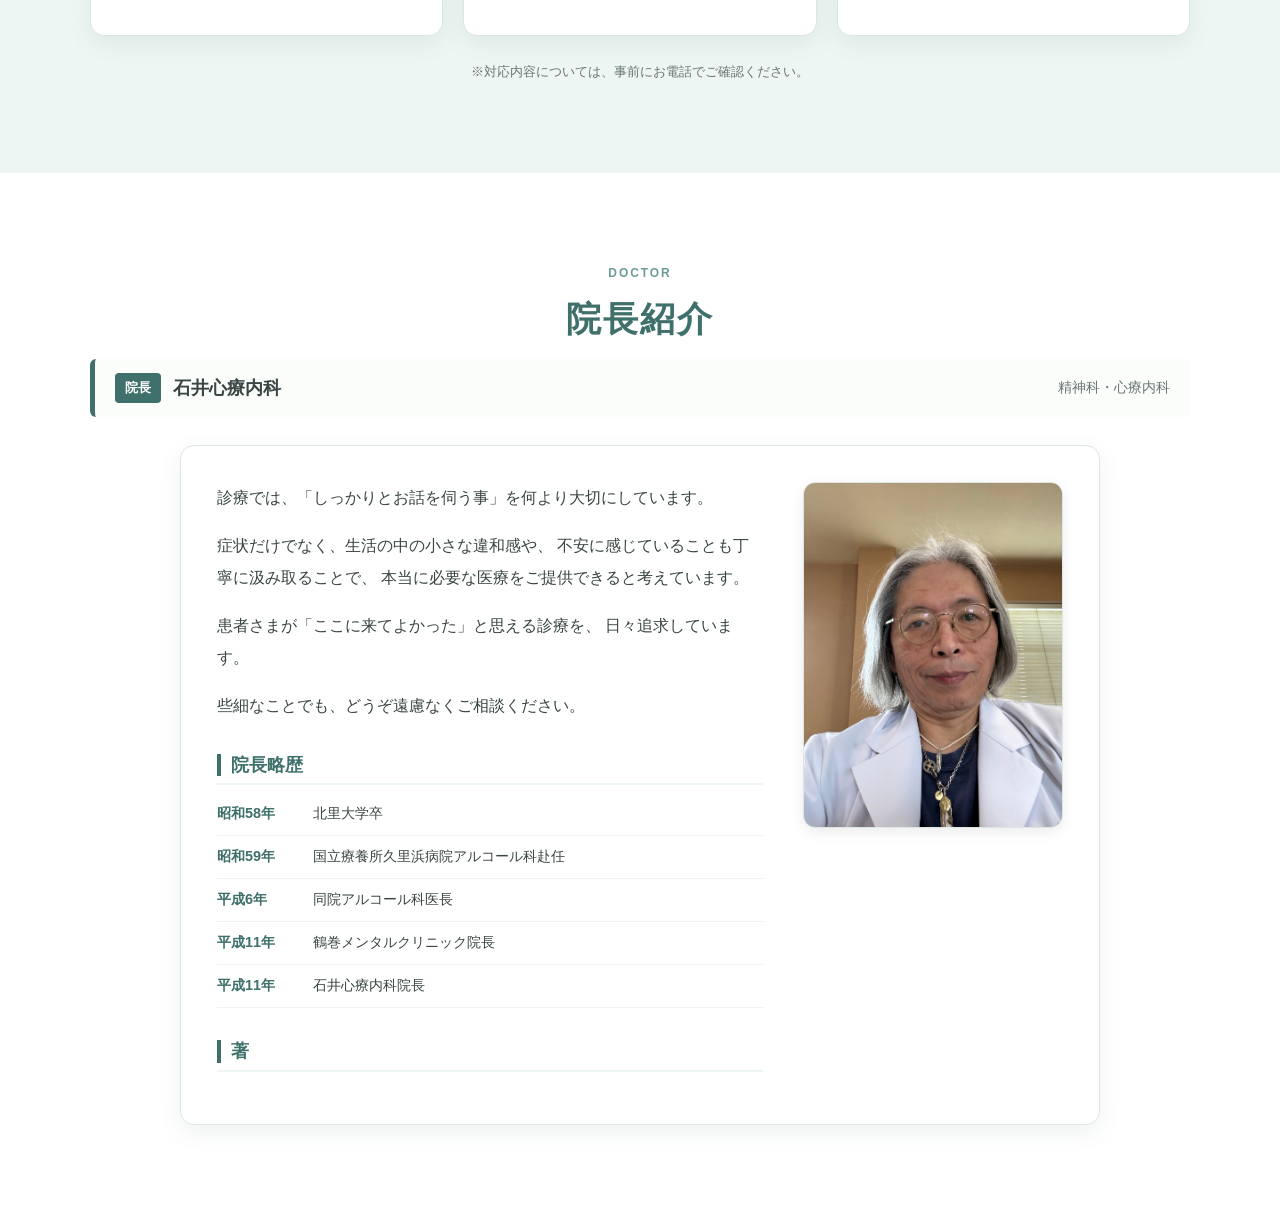
==== commit 93392f68: "Update index.html" ====
--- a/index.html
+++ b/index.html
@@ -4,15 +4,18 @@
   <meta charset="UTF-8">
   <meta name="viewport" content="width=device-width, initial-scale=1.0">
 
-  <title>石井心療内科｜横浜市港北区の心療内科・精神科</title>
-  <meta name="description" content="横浜市港北区の石井心療内科。心療内科・精神科の診療を行っています。">
+  <title>石井心療内科｜精神科・心療内科</title>
+
+  <meta
+    name="description"
+    content="石井心療内科は横浜市港北区で地域医療に携わる精神科・心療内科です。患者さま一人ひとりのお話を伺い、その人らしい生き方を一緒に考える診療を心がけています。"
+  >
 
   <link rel="stylesheet" href="style.css">
 </head>
 
 <body>
 
-  <!-- ヘッダー -->
   <header class="site-header">
     <div class="container header-inner">
 
@@ -30,8 +33,8 @@
           <li><a href="#medical">診療内容</a></li>
           <li><a href="#doctor">院長紹介</a></li>
           <li><a href="#access">アクセス</a></li>
-          <li>
-            <a href="danwashitu huu.html">談話室風</a>
+          <li class="nav-talk-room">
+            <a href="danwashitsu.html">談話室風</a>
           </li>
           <li>
             <a href="#reservation" class="nav-reservation">ご予約</a>
@@ -47,91 +50,80 @@
     </div>
   </header>
 
-
   <main>
 
     <!-- メインビジュアル -->
     <section class="hero">
-      <div class="container hero-grid">
-
-        <div class="hero-content">
-          <p class="hero-label">横浜市港北区の心療内科・精神科</p>
-
-          <h1>
-            ゆっくり話しましょう。<br>
-            答えが見つからなくても大丈夫です。
-          </h1>
-
-          <p class="hero-text">
-            不安なままでも、迷ったままでも、<br>
-            人は生きていくことができます。
-          </p>
-
-          <p class="hero-text">
-            石井心療内科では、薬だけではなく、
-            対話や関係性を大切にしています。
-            一人で抱え込まず、お気軽にご相談ください。
-          </p>
-
-          <div class="hero-buttons">
-            <a href="#reservation" class="button button-primary">
-              初診のご予約はこちら
-            </a>
-
-            <a href="first-visit.html" class="button button-secondary">
-              初めての方へ
-            </a>
-          </div>
-
-          <p class="hero-note">
-            ※WEB予約・LINE予約は現在対応しておりません。
-          </p>
-        </div>
-
-        <div class="hero-image">
-          <img
-            src="exterior.jpg"
-            alt="石井心療内科の外観"
-          >
-        </div>
-
-      </div>
-    </section>
-
-
-    <!-- お知らせ -->
-    <section class="news-section section" aria-labelledby="news-title">
-      <div class="container">
-
-        <div class="section-heading">
-          <p class="section-label">NEWS</p>
-          <h2 id="news-title" class="section-title">お知らせ</h2>
-        </div>
-
-        <ul class="news-list">
-          <li class="news-item">
-            <time datetime="2026-09-10">2026.09.10</time>
-            <span class="news-label">お知らせ</span>
-            <a href="news.html">
-              ホームページを開設しました。
-            </a>
-          </li>
-        </ul>
-
-        <div class="center-button">
-          <a href="news.html" class="text-link">
-            お知らせ一覧を見る
-          </a>
-        </div>
-
-      </div>
-    </section>
-
+      <div class="container">
+
+        <div class="hero-grid">
+
+          <div class="hero-content">
+            <p class="hero-label">横浜市港北区の心療内科・精神科</p>
+
+            <h1>
+              ゆっくり話しましょう。<br>
+              答えが見つからなくても大丈夫です。
+            </h1>
+
+            <p class="hero-text">
+              不安なままでも、迷ったままでも、<br>
+              人は生きていくことができます。
+            </p>
+
+            <p class="hero-text">
+              石井心療内科では、薬だけではなく、
+              対話や関係性を大切にしています。
+              一人で抱え込まず、お気軽にご相談ください。
+            </p>
+
+            <div class="hero-buttons">
+              <a href="#reservation" class="button button-primary">
+                初診のご予約はこちら
+              </a>
+
+              <a href="first-visit.html" class="button button-secondary">
+                初めての方へ
+              </a>
+            </div>
+
+            <p class="hero-note">
+              ※WEB予約・LINE予約は現在対応しておりません。
+            </p>
+          </div>
+
+          <div class="hero-image">
+            <img src="exterior.jpg" alt="石井心療内科の外観">
+          </div>
+
+        </div>
+
+        <!-- お知らせ -->
+        <div class="news-box" aria-labelledby="news-title">
+          <div class="news-heading">
+            <h2 id="news-title">お知らせ</h2>
+            <span class="news-heading-line"></span>
+          </div>
+
+          <ul class="news-list">
+            <li class="news-item">
+              <time datetime="2026-09-10">2026.09.10</time>
+              <span class="news-label">お知らせ</span>
+              <p>ホームページを開設しました。</p>
+            </li>
+          </ul>
+
+          <div class="news-more">
+            <a href="news.html">お知らせ一覧を見る</a>
+          </div>
+        </div>
+
+      </div>
+    </section>
 
     <!-- 当院について -->
     <section class="section about-section" id="about">
       <div class="container">
-
         <p class="section-label">ABOUT US</p>
         <h2 class="section-title">石井心療内科について</h2>
 
@@ -151,15 +143,12 @@
             その人らしい生き方を一緒に考える診療を心がけています。
           </p>
         </div>
-
-      </div>
-    </section>
-
+      </div>
+    </section>
 
     <!-- 診療方針 -->
     <section class="section policy-section">
       <div class="container">
-
         <p class="section-label">POLICY</p>
         <h2 class="section-title">当院の診療方針</h2>
 
@@ -169,7 +158,6 @@
         </p>
 
         <div class="policy-grid">
-
           <article class="policy-card">
             <span class="policy-number">01</span>
             <h3>お話を丁寧に伺います</h3>
@@ -196,17 +184,13 @@
               他の医療機関や相談機関をご案内します。
             </p>
           </article>
-
-        </div>
-
-      </div>
-    </section>
-
+        </div>
+      </div>
+    </section>
 
     <!-- 初めての方へ -->
     <section class="section first-section" id="first">
       <div class="container">
-
         <p class="section-label">FIRST VISIT</p>
         <h2 class="section-title">初めての方へ</h2>
 
@@ -216,47 +200,35 @@
         </p>
 
         <div class="flow">
-
           <article class="flow-item">
             <span class="flow-number">01</span>
             <h3>ご予約</h3>
-            <p>
-              ご予約方法については、お電話でお問い合わせください。
-            </p>
+            <p>ご予約方法については、お電話でお問い合わせください。</p>
           </article>
 
           <article class="flow-item">
             <span class="flow-number">02</span>
             <h3>問診票</h3>
-            <p>
-              現在の症状やお困りごとをご記入いただきます。
-            </p>
+            <p>現在の症状やお困りごとをご記入いただきます。</p>
           </article>
 
           <article class="flow-item">
             <span class="flow-number">03</span>
             <h3>診察</h3>
-            <p>
-              医師がお話を伺い、状態を確認します。
-            </p>
+            <p>医師がお話を伺い、状態を確認します。</p>
           </article>
 
           <article class="flow-item">
             <span class="flow-number">04</span>
             <h3>ご説明</h3>
-            <p>
-              治療方針や今後の見通しについてご説明します。
-            </p>
+            <p>治療方針や今後の見通しについてご説明します。</p>
           </article>
 
           <article class="flow-item">
             <span class="flow-number">05</span>
             <h3>お会計</h3>
-            <p>
-              次回のご予約が必要な場合はご案内します。
-            </p>
-          </article>
-
+            <p>次回のご予約が必要な場合はご案内します。</p>
+          </article>
         </div>
 
         <div class="center-button">
@@ -264,15 +236,12 @@
             初診の流れを詳しく見る
           </a>
         </div>
-
-      </div>
-    </section>
-
+      </div>
+    </section>
 
     <!-- 診療内容 -->
     <section class="section medical-section" id="medical">
       <div class="container">
-
         <p class="section-label">MEDICAL CARE</p>
         <h2 class="section-title">診療内容</h2>
 
@@ -282,7 +251,6 @@
         </p>
 
         <div class="medical-grid">
-
           <article class="medical-card">
             <h3>思春期外来</h3>
             <p>
@@ -313,26 +281,27 @@
               日常生活の中で感じるさまざまな不調についてご相談ください。
             </p>
           </article>
-
         </div>
 
         <p class="medical-note">
           ※対応内容については、事前にお電話でご確認ください。
         </p>
-
-      </div>
-    </section>
-
+      </div>
+    </section>
 
     <!-- 院長紹介 -->
     <section class="section doctor-section" id="doctor">
       <div class="container">
-
         <p class="section-label">DOCTOR</p>
         <h2 class="section-title">院長紹介</h2>
 
+        <div class="doctor-name-bar">
+          <span class="doctor-name-label">院長</span>
+          <strong>石井心療内科</strong>
+          <span class="doctor-specialty">精神科・心療内科</span>
+        </div>
+
         <div class="doctor-layout">
-
           <div class="doctor-photo-wrap">
             <div class="doctor-photo">
               <img
@@ -344,13 +313,6 @@
           </div>
 
           <div class="doctor-content">
-
-            <div class="doctor-name-bar">
-              <span class="doctor-name-label">院長</span>
-              <strong>石井心療内科</strong>
-              <span class="doctor-specialty">精神科・心療内科</span>
-            </div>
-
             <div class="doctor-message">
               <p>
                 診療では、「しっかりとお話を伺う事」を何より大切にしています。
@@ -377,7 +339,6 @@
             </div>
 
             <div class="doctor-career">
-
               <div class="career-row">
                 <span class="career-year">昭和58年</span>
                 <span>北里大学卒</span>
@@ -402,228 +363,7 @@
                 <span class="career-year">平成11年</span>
                 <span>石井心療内科院長</span>
               </div>
-
             </div>
 
             <div class="doctor-subheading book-heading">
-              <h3>著書</h3>
-            </div>
-
-            <p class="doctor-book">
-              「ドリンカーズバイブル」
-            </p>
-
-          </div>
-
-        </div>
-
-      </div>
-    </section>
-
-
-    <!-- 診療時間・アクセス -->
-    <section class="section access-section" id="access">
-      <div class="container">
-
-        <p class="section-label">ACCESS</p>
-        <h2 class="section-title">診療時間・アクセス</h2>
-
-        <p class="section-lead">
-          ご来院の前に、診療時間とアクセスをご確認ください。
-        </p>
-
-        <div class="clinic-info">
-
-          <!-- 診療時間 -->
-          <div class="info-card">
-            <h3>診療時間</h3>
-
-            <div class="table-wrap">
-              <table class="hours-table">
-                <caption class="visually-hidden">
-                  石井心療内科の診療時間
-                </caption>
-
-                <thead>
-                  <tr>
-                    <th scope="col">時間</th>
-                    <th scope="col">月</th>
-                    <th scope="col">火</th>
-                    <th scope="col">水</th>
-                    <th scope="col">木</th>
-                    <th scope="col">金</th>
-                    <th scope="col">土</th>
-                    <th scope="col">日・祝</th>
-                  </tr>
-                </thead>
-
-                <tbody>
-                  <tr>
-                    <th scope="row">
-                      <span class="period-name">午前</span>
-                      <span class="period-time">10:00〜12:30</span>
-                    </th>
-                    <td>●</td>
-                    <td>●</td>
-                    <td>●</td>
-                    <td>—</td>
-                    <td>●</td>
-                    <td>●</td>
-                    <td class="closed">—</td>
-                  </tr>
-
-                  <tr>
-                    <th scope="row">
-                      <span class="period-name">午後</span>
-                      <span class="period-time">15:00〜17:30</span>
-                    </th>
-                    <td>●</td>
-                    <td>●</td>
-                    <td class="closed">—</td>
-                    <td class="closed">—</td>
-                    <td>●</td>
-                    <td class="closed">—</td>
-                    <td class="closed">—</td>
-                  </tr>
-                </tbody>
-              </table>
-            </div>
-
-            <p class="hours-legend">
-              <span class="open-mark">●</span> 診療
-              <span class="closed-mark">—</span> 休診
-            </p>
-
-            <p class="table-note">
-              ※診療時間は変更になる場合があります。
-              休診日はお知らせをご確認ください。
-            </p>
-          </div>
-
-
-          <!-- アクセス -->
-          <div class="info-card">
-            <h3>アクセス</h3>
-
-            <ul class="access-list">
-              <li>
-                <strong>住所</strong>
-                <span>〒222-0012<br>神奈川県横浜市港北区富士塚1-14-28</span>
-              </li>
-
-              <li>
-                <strong>電話</strong>
-                <a href="tel:0454331420">045-433-1420</a>
-              </li>
-
-              <li>
-                <strong>最寄り駅</strong>
-                <span>妙蓮寺駅から徒歩約5分</span>
-              </li>
-
-              <li>
-                <strong>駐車場</strong>
-                <span>1台（予約必要）</span>
-              </li>
-            </ul>
-
-            <a
-              href="https://www.google.com/maps/search/?api=1&amp;query=神奈川県横浜市港北区富士塚1-14-28"
-              class="map-link"
-              target="_blank"
-              rel="noopener noreferrer"
-            >
-              Googleマップで見る
-            </a>
-          </div>
-
-        </div>
-
-
-        <!-- Googleマップ -->
-        <div class="clinic-map-wrap">
-          <iframe
-            src="https://www.google.com/maps/embed?pb=!1m18!1m12!1m3!1d10924.898500518539!2d139.6306958219644!3d35.50448205517649!2m3!1f0!2f0!3f0!3m2!1i1024!2i768!4f13.1!3m3!1m2!1s0x60185e954b4b5c3b%3A0x1f6b4f3c7ad97086!2z44CSMjIyLTAwMTIg56We5aWI5bed55yM5qiq5rWc5biC5riv5YyX5Yy65a-M5aOr5aGa77yR5LiB55uu77yR77yU4oiS77yS77yY!5e0!3m2!1sja!2sjp!4v1789283203711!5m2!1sja!2sjp"
-            width="100%"
-            height="360"
-            style="border:0;"
-            allowfullscreen
-            loading="lazy"
-            referrerpolicy="strict-origin-when-cross-origin"
-            title="石井心療内科の地図"
-          ></iframe>
-        </div>
-
-      </div>
-    </section>
-
-
-    <!-- ご予約 -->
-    <section class="section reservation-section" id="reservation">
-      <div class="container">
-
-        <div class="reservation-box">
-          <div>
-            <p class="section-label">RESERVATION</p>
-            <h2 class="section-title">ご予約・お問い合わせ</h2>
-
-            <p>
-              初診・再診ともに、お電話でご予約をお願いいたします。
-            </p>
-
-            <p class="reservation-note">
-              ※WEB予約・LINE予約には対応しておりません。
-            </p>
-          </div>
-
-          <div class="reservation-contact">
-            <p>お電話でご予約ください</p>
-            <a href="tel:0454331420" class="reservation-tel">
-              045-433-1420
-            </a>
-          </div>
-        </div>
-
-      </div>
-    </section>
-
-  </main>
-
-
-  <!-- フッター -->
-  <footer class="site-footer">
-    <div class="container">
-
-      <div class="footer-inner">
-        <div>
-          <strong>石井心療内科</strong>
-          <p>心療内科・精神科</p>
-        </div>
-
-        <div class="footer-contact">
-          <p>〒222-0012</p>
-          <p>神奈川県横浜市港北区富士塚1-14-28</p>
-          <a href="tel:0454331420">045-433-1420</a>
-        </div>
-      </div>
-
-      <div class="footer-links">
-        <a href="privacy-policy.html">プライバシーポリシー</a>
-      </div>
-
-      <p class="copyright">
-        &copy; 石井心療内科 All Rights Reserved.
-      </p>
-
-    </div>
-  </footer>
-
-
-  <!-- スマートフォン用固定電話ボタン -->
-  <a href="tel:0454331420" class="mobile-call-button">
-    <span aria-hidden="true">☎</span>
-    電話で予約する
-  </a>
-
-</body>
-</html>
+              <h3>著
--- a/style.css
+++ b/style.css
@@ -1068,4 +1068,215 @@
   }
 
   .global-nav {
-    margin-top: 14px
+    margin-top: 14px;
+  }
+
+  .global-nav ul {
+    justify-content: center;
+    flex-wrap: wrap;
+    gap: 6px 12px;
+  }
+
+  .global-nav a {
+    padding: 5px 0;
+    font-size: 0.78rem;
+  }
+
+  .global-nav .nav-reservation {
+    padding: 7px 12px;
+  }
+
+  .header-contact {
+    display: none;
+  }
+
+  .hero {
+    padding: 52px 0 40px;
+  }
+
+  .hero-grid {
+    grid-template-columns: 1fr;
+    gap: 34px;
+  }
+
+  .hero-content {
+    text-align: center;
+  }
+
+  .hero-label {
+    font-size: 0.75rem;
+  }
+
+  .hero h1 {
+    font-size: clamp(1.8rem, 7vw, 2.35rem);
+  }
+
+  .hero-text {
+    font-size: 0.92rem;
+    text-align: left;
+  }
+
+  .hero-buttons {
+    flex-direction: column;
+  }
+
+  .button {
+    width: 100%;
+  }
+
+  .hero-image img {
+    height: 280px;
+  }
+
+  .policy-grid,
+  .medical-grid {
+    grid-template-columns: 1fr;
+  }
+
+  .clinic-info {
+    grid-template-columns: 1fr;
+    gap: 20px;
+  }
+
+  .info-card {
+    padding: 24px 18px;
+  }
+
+  .hours-table {
+    width: 640px;
+    min-width: 640px;
+  }
+
+  .doctor-layout {
+    flex-direction: column;
+    align-items: center;
+    padding: 26px 20px;
+    gap: 26px;
+  }
+
+  .doctor-photo-wrap {
+    width: 220px;
+    flex: 0 0 auto;
+  }
+
+  .doctor-name-bar {
+    flex-wrap: wrap;
+    gap: 8px;
+  }
+
+  .doctor-specialty {
+    width: 100%;
+    margin-left: 0;
+  }
+
+  .reservation-box {
+    flex-direction: column;
+    align-items: stretch;
+    padding: 32px 24px;
+    text-align: center;
+  }
+
+  .reservation-box .section-title {
+    text-align: center;
+  }
+
+  .reservation-contact {
+    min-width: 0;
+  }
+
+  .footer-inner {
+    flex-direction: column;
+    text-align: center;
+  }
+}
+
+/* =========================
+   小さいスマートフォン
+========================= */
+
+@media (max-width: 600px) {
+  .container {
+    width: min(100% - 32px, 1100px);
+  }
+
+  .section {
+    padding: 64px 0;
+  }
+
+  .news-box {
+    margin-top: 32px;
+    padding: 20px 18px;
+  }
+
+  .news-item {
+    grid-template-columns: 1fr;
+    gap: 5px;
+    padding-top: 10px;
+  }
+
+  .news-label {
+    width: fit-content;
+  }
+
+  .news-item p {
+    font-size: 0.85rem;
+  }
+
+  .flow {
+    grid-template-columns: 1fr;
+    gap: 14px;
+    margin-top: 30px;
+  }
+
+  .flow-item {
+    min-height: auto;
+    padding: 24px 22px 24px 78px;
+    text-align: left;
+  }
+
+  .flow-item::before {
+    top: 50%;
+    left: 22px;
+    transform: translateY(-50%);
+  }
+
+  .flow-item h3 {
+    margin-bottom: 6px;
+  }
+
+  .flow-item p {
+    text-align: left;
+  }
+
+  .career-row {
+    grid-template-columns: 70px minmax(0, 1fr);
+    gap: 12px;
+    font-size: 0.84rem;
+  }
+
+  .reservation-tel {
+    font-size: 1.5rem;
+  }
+
+  .mobile-call-button {
+    position: fixed;
+    right: 14px;
+    bottom: 14px;
+    left: 14px;
+    z-index: 1000;
+    display: flex;
+    align-items: center;
+    justify-content: center;
+    gap: 8px;
+    min-height: 54px;
+    color: var(--white);
+    background: var(--accent-color);
+    border-radius: 999px;
+    box-shadow: 0 8px 22px rgba(80, 50, 40, 0.22);
+    font-weight: bold;
+  }
+
+  body {
+    padding-bottom: 82px;
+  }
+}
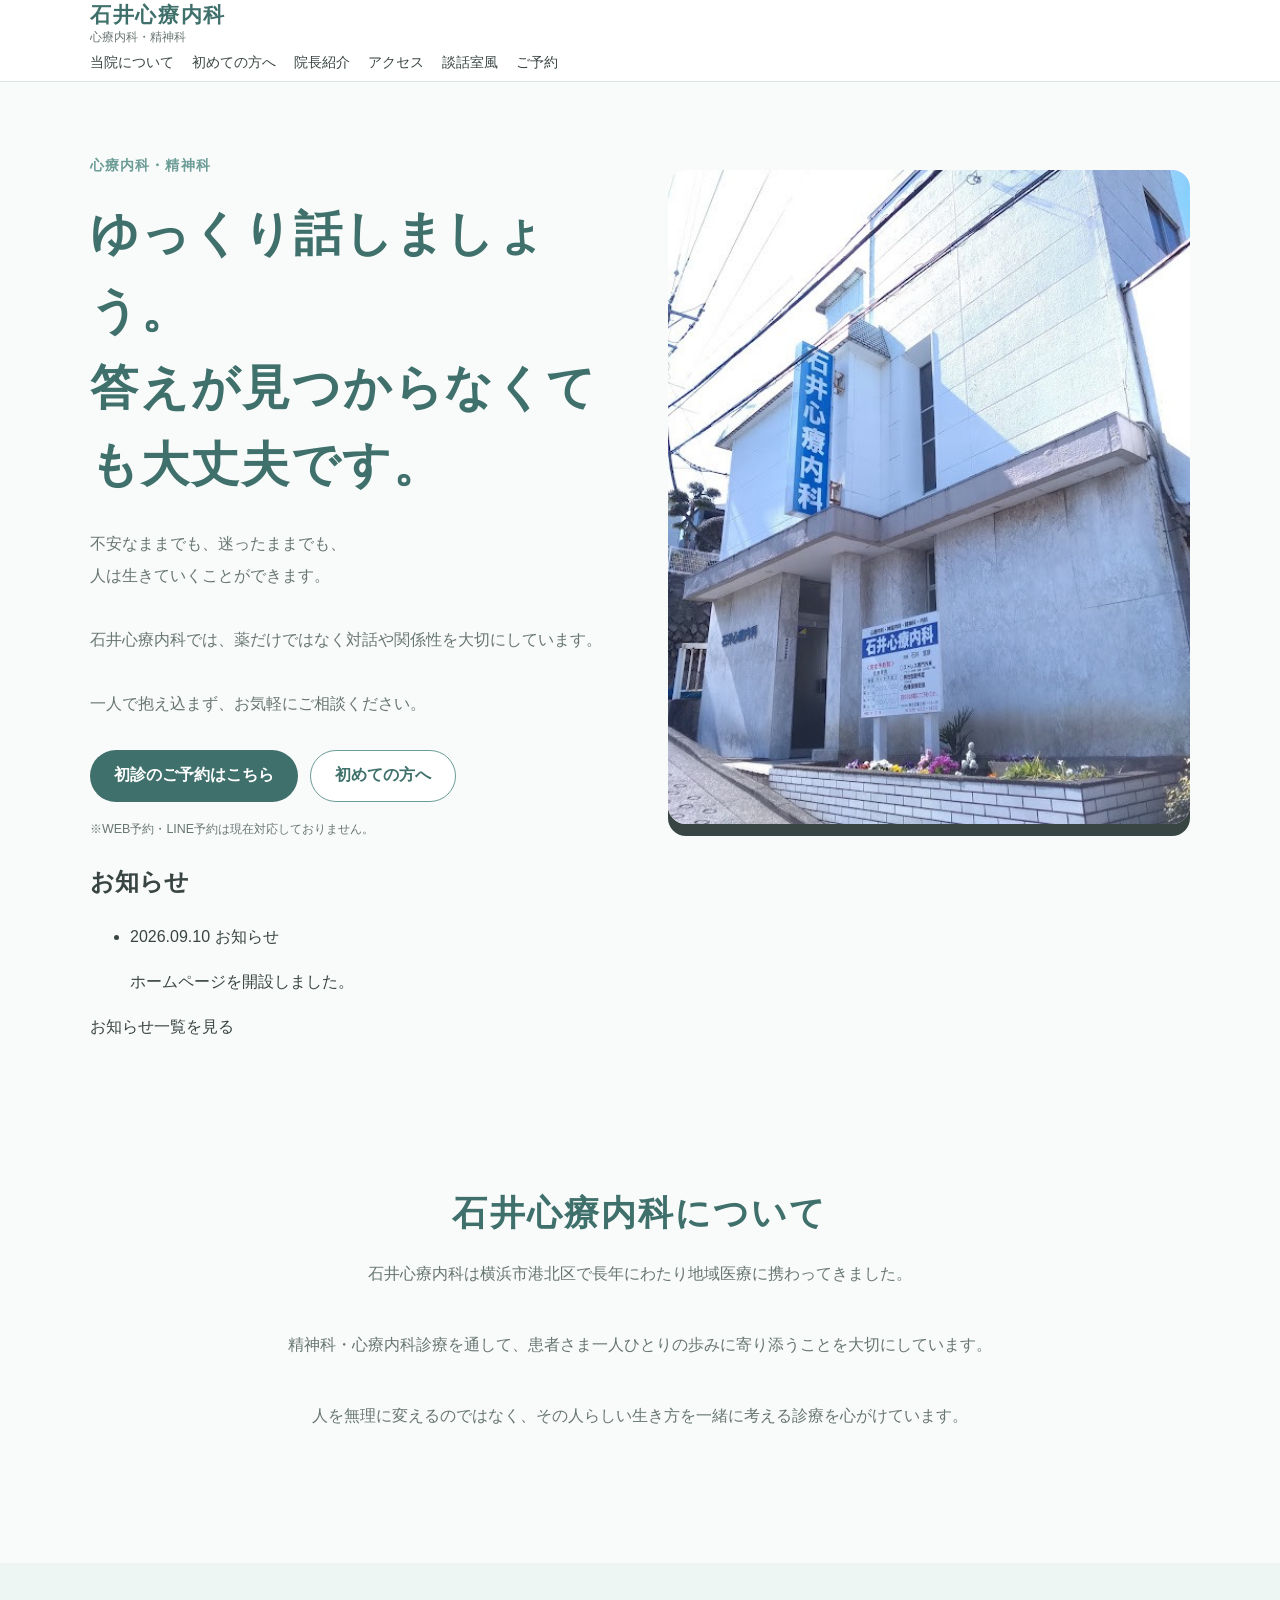
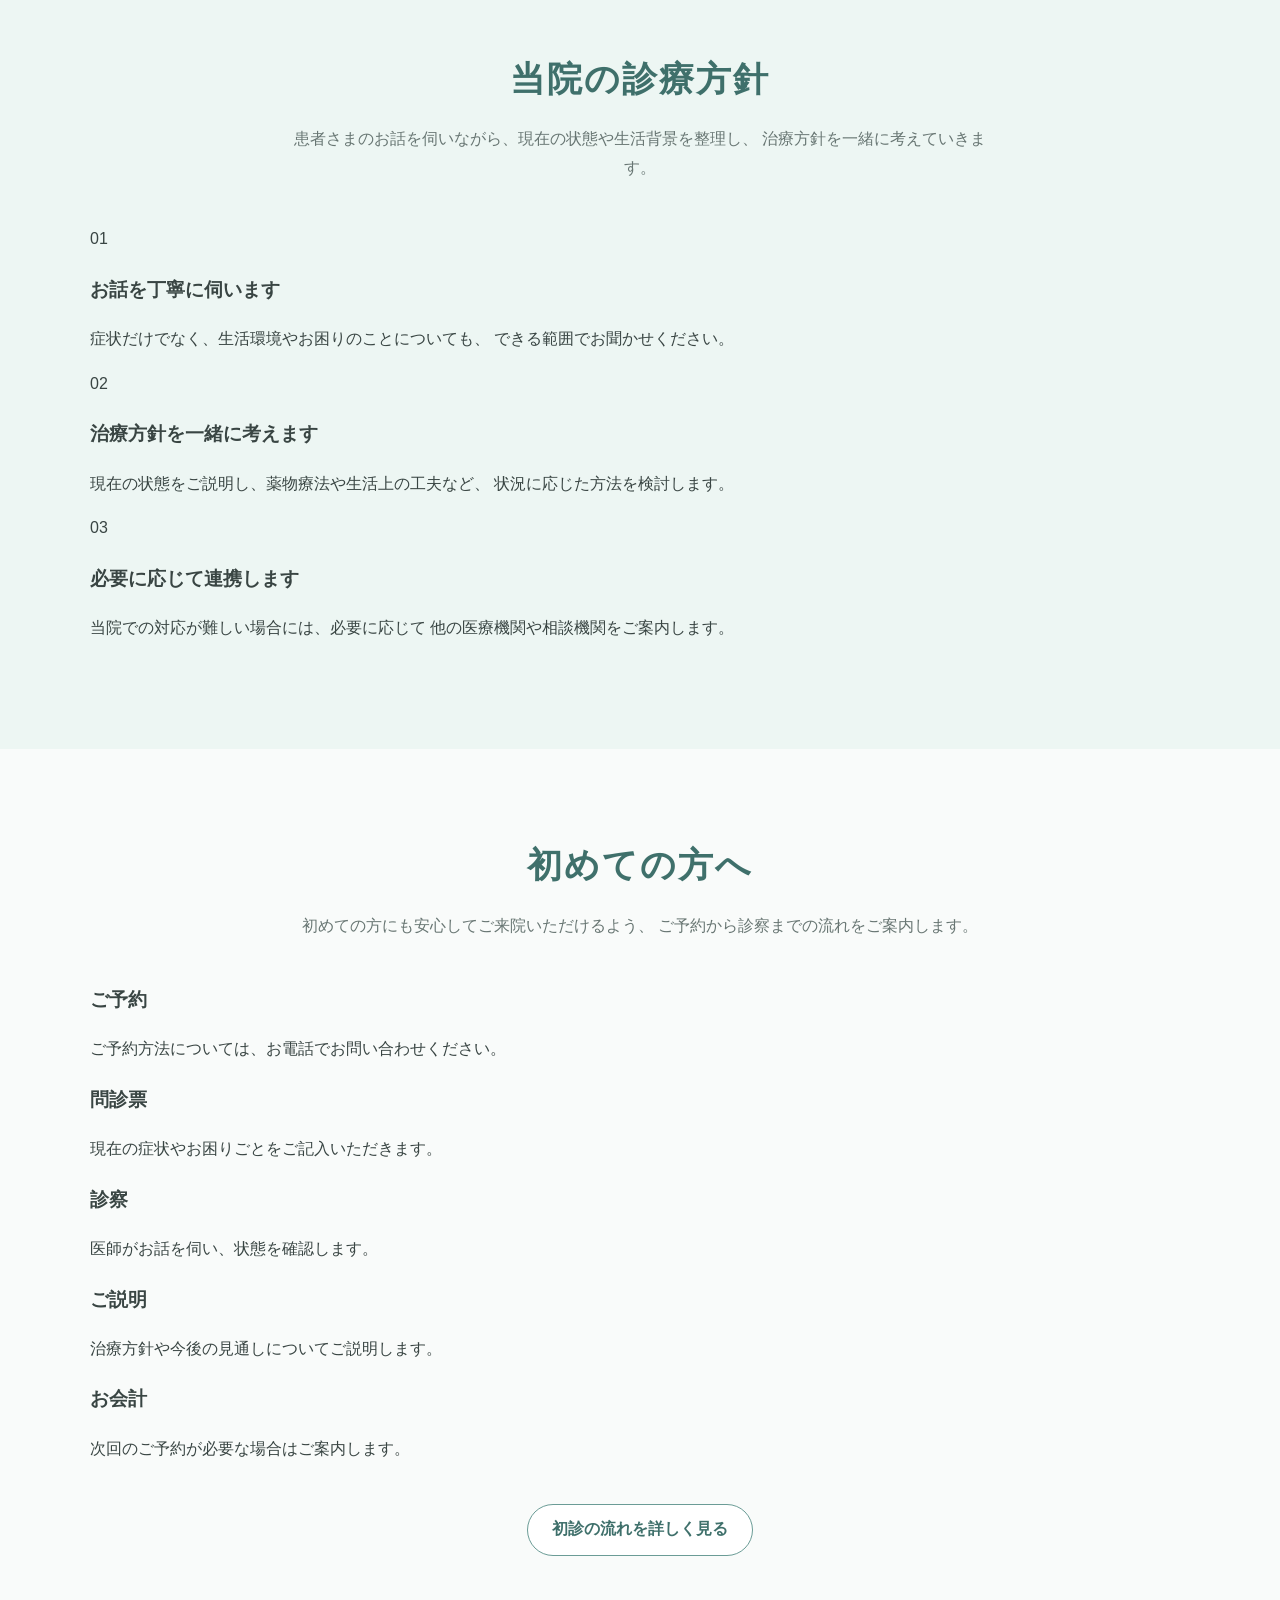
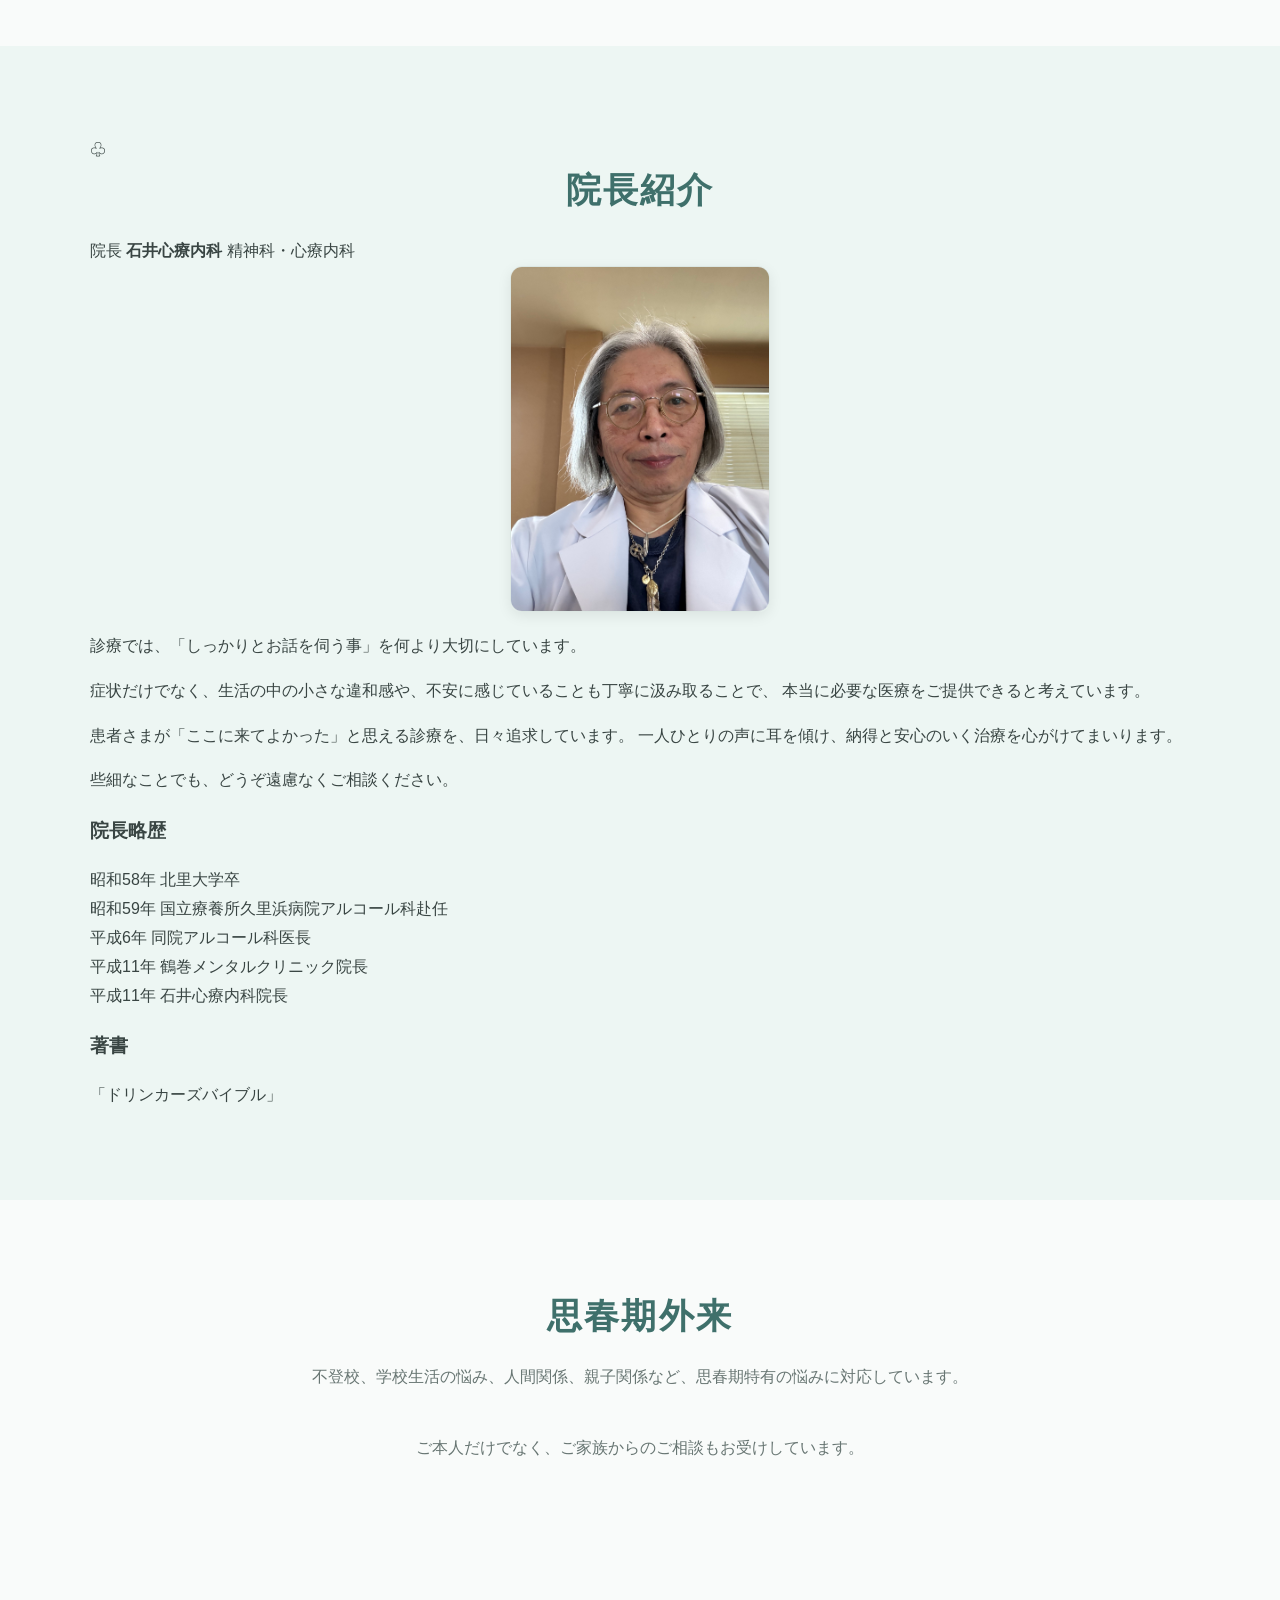
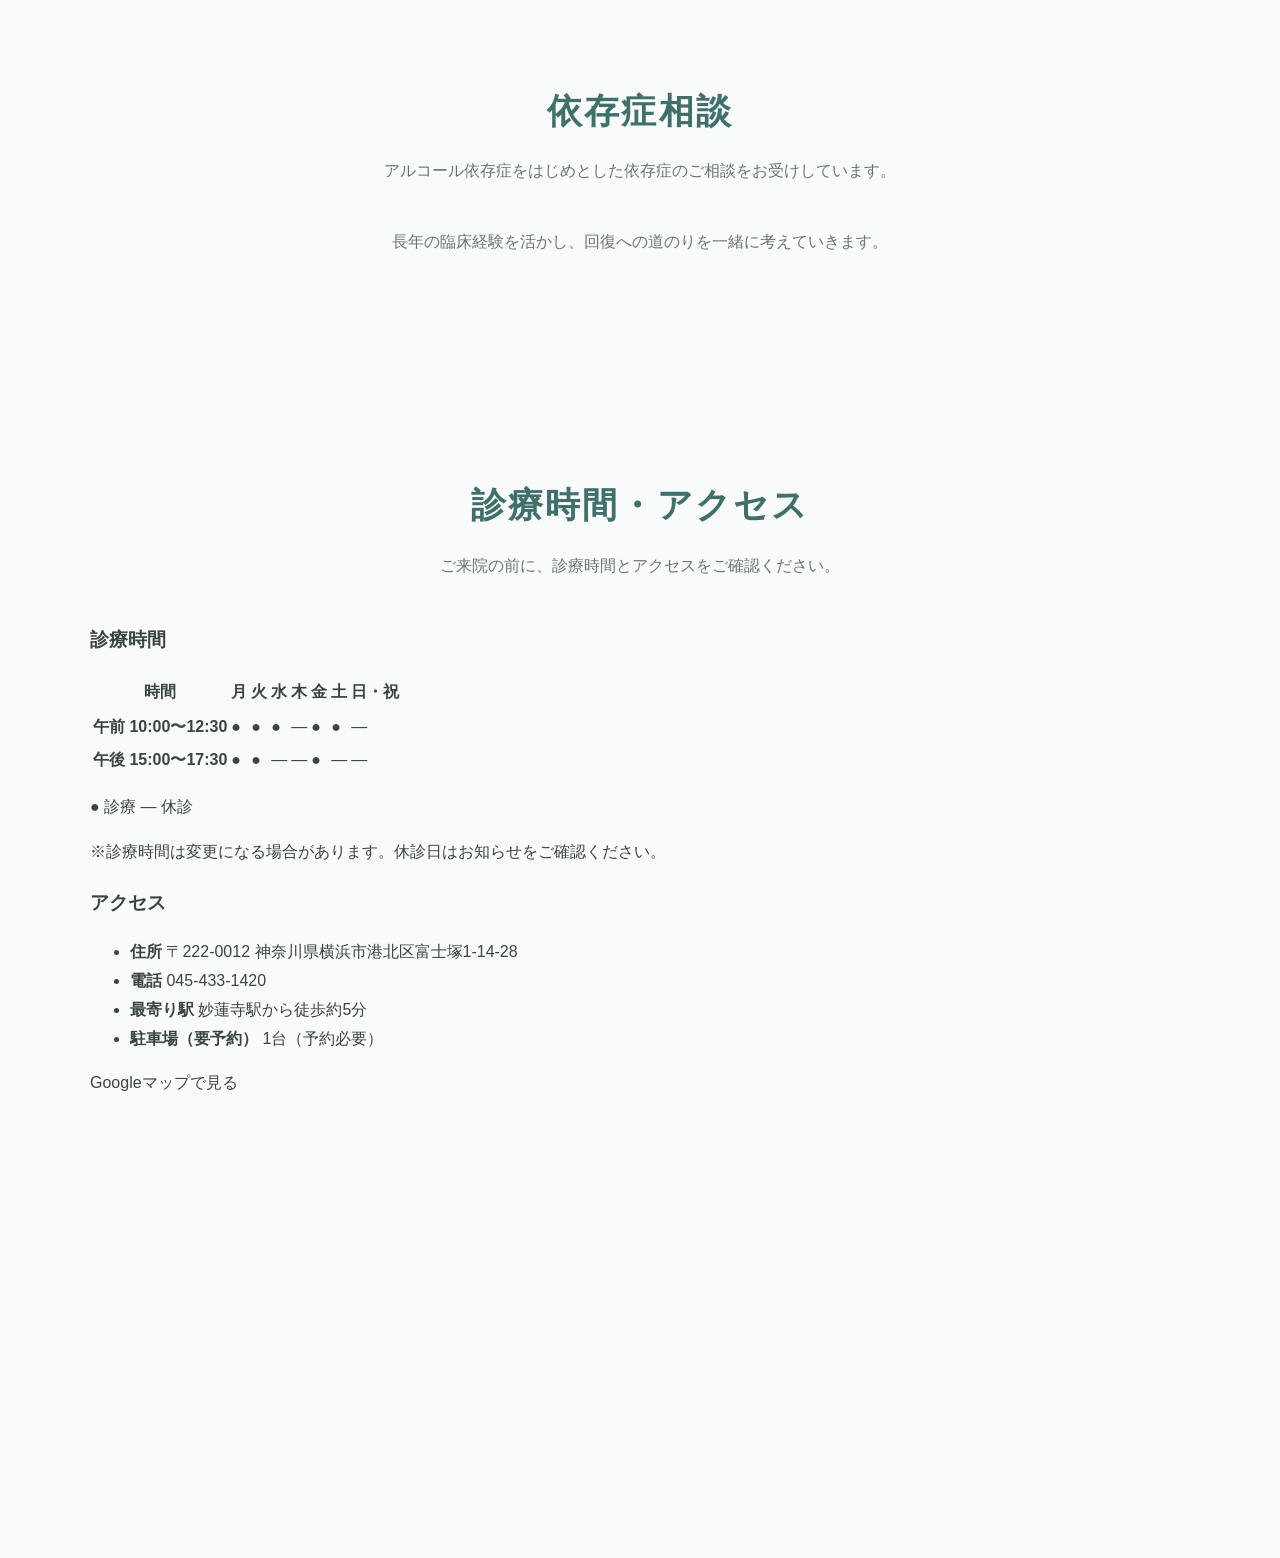
==== commit c53a986f: "Update index.html" ====
--- a/index.html
+++ b/index.html
@@ -4,152 +4,154 @@
   <meta charset="UTF-8">
   <meta name="viewport" content="width=device-width, initial-scale=1.0">
 
-  <title>石井心療内科｜精神科・心療内科</title>
+  <title>石井心療内科｜横浜市港北区の精神科・心療内科</title>
 
   <meta
     name="description"
     content="石井心療内科は横浜市港北区で地域医療に携わる精神科・心療内科です。患者さま一人ひとりのお話を伺い、その人らしい生き方を一緒に考える診療を心がけています。"
   >
 
+  <!-- OGP設定 -->
+  <meta property="og:type" content="website">
+  <meta property="og:site_name" content="石井心療内科">
+  <meta property="og:title" content="石井心療内科｜横浜市港北区の精神科・心療内科">
+  <meta
+    property="og:description"
+    content="横浜市港北区の石井心療内科です。精神科・心療内科のご相談をお受けしています。"
+  >
+  <meta property="og:url" content="https://実際のドメイン.example/">
+  <meta property="og:image" content="https://実際のドメイン.example/ogp.jpg">
+  <meta property="og:locale" content="ja_JP">
+
+  <!-- X（旧Twitter）向け -->
+  <meta name="twitter:card" content="summary_large_image">
+  <meta name="twitter:title" content="石井心療内科｜横浜市港北区の精神科・心療内科">
+  <meta
+    name="twitter:description"
+    content="横浜市港北区の石井心療内科です。精神科・心療内科のご相談をお受けしています。"
+  >
+  <meta name="twitter:image" content="https://実際のドメイン.example/ogp.jpg">
+
   <link rel="stylesheet" href="style.css">
 </head>
 
 <body>
 
-  <header class="site-header">
-    <div class="container header-inner">
-
-      <div class="site-logo">
-        <a href="index.html">
-          <strong>石井心療内科</strong>
-          <span>心療内科・精神科</span>
-        </a>
-      </div>
-
-      <nav class="global-nav" aria-label="メインメニュー">
-        <ul>
-          <li><a href="#about">当院について</a></li>
-          <li><a href="first-visit.html">初めての方へ</a></li>
-          <li><a href="#medical">診療内容</a></li>
-          <li><a href="#doctor">院長紹介</a></li>
-          <li><a href="#access">アクセス</a></li>
-          <li class="nav-talk-room">
-            <a href="danwashitsu.html">談話室風</a>
-          </li>
-          <li>
-            <a href="#reservation" class="nav-reservation">ご予約</a>
-          </li>
-        </ul>
-      </nav>
-
-      <div class="header-contact">
-        <span>ご予約・お問い合わせ</span>
-        <a href="tel:0454331420">045-433-1420</a>
-      </div>
-
+<!-- ヘッダー -->
+<header class="site-header">
+  <div class="container">
+    <div class="site-logo">
+      <a href="index.html">
+        <strong>石井心療内科</strong>
+        <span>心療内科・精神科</span>
+      </a>
     </div>
-  </header>
-
-  <main>
+
+    <nav class="global-nav" aria-label="メインメニュー">
+      <ul>
+        <li><a href="#about">当院について</a></li>
+        <li><a href="first-visit.html">初めての方へ</a></li>
+        <li><a href="#doctor">院長紹介</a></li>
+        <li><a href="#access">アクセス</a></li>
+   <!-- 談話室風ページへのリンク -->
+    <li class="nav-talk-room">
+      <a href="danwashitu huu.html">談話室風</a>
+    </li>
+        <li><a href="#reservation">ご予約</a></li>
+      </ul>
+    </nav>
+  </div>
+</header>
+
+<main>
 
     <!-- メインビジュアル -->
     <section class="hero">
-      <div class="container">
-
-        <div class="hero-grid">
-
-          <div class="hero-content">
-            <p class="hero-label">横浜市港北区の心療内科・精神科</p>
-
-            <h1>
-              ゆっくり話しましょう。<br>
-              答えが見つからなくても大丈夫です。
-            </h1>
-
-            <p class="hero-text">
-              不安なままでも、迷ったままでも、<br>
-              人は生きていくことができます。
-            </p>
-
-            <p class="hero-text">
-              石井心療内科では、薬だけではなく、
-              対話や関係性を大切にしています。
-              一人で抱え込まず、お気軽にご相談ください。
-            </p>
-
-            <div class="hero-buttons">
-              <a href="#reservation" class="button button-primary">
-                初診のご予約はこちら
-              </a>
-
-              <a href="first-visit.html" class="button button-secondary">
-                初めての方へ
-              </a>
-            </div>
-
-            <p class="hero-note">
-              ※WEB予約・LINE予約は現在対応しておりません。
-            </p>
-          </div>
-
-          <div class="hero-image">
-            <img src="exterior.jpg" alt="石井心療内科の外観">
-          </div>
-
-        </div>
-
-        <!-- お知らせ -->
-        <div class="news-box" aria-labelledby="news-title">
-          <div class="news-heading">
-            <h2 id="news-title">お知らせ</h2>
-            <span class="news-heading-line"></span>
-          </div>
-
-          <ul class="news-list">
-            <li class="news-item">
-              <time datetime="2026-09-10">2026.09.10</time>
-              <span class="news-label">お知らせ</span>
-              <p>ホームページを開設しました。</p>
-            </li>
-          </ul>
-
-          <div class="news-more">
-            <a href="news.html">お知らせ一覧を見る</a>
-          </div>
-        </div>
-
-      </div>
-    </section>
-
-    <!-- 当院について -->
-    <section class="section about-section" id="about">
-      <div class="container">
-        <p class="section-label">ABOUT US</p>
+  <div class="container">
+
+    <div class="hero-grid">
+
+      <div class="hero-content">
+        <p class="hero-label">心療内科・精神科</p>
+
+        <h1>
+          ゆっくり話しましょう。<br>
+          答えが見つからなくても大丈夫です。
+        </h1>
+
+        <p class="hero-text">
+          不安なままでも、迷ったままでも、<br>
+          人は生きていくことができます。<br><br>
+          石井心療内科では、薬だけではなく対話や関係性を大切にしています。<br><br>
+          一人で抱え込まず、お気軽にご相談ください。
+        </p>
+
+        <div class="hero-buttons">
+          <a href="#reservation" class="button button-primary">
+            初診のご予約はこちら
+          </a>
+
+          <a href="#first" class="button button-secondary">
+            初めての方へ
+          </a>
+        </div>
+
+        <p class="hero-note">
+          ※WEB予約・LINE予約は現在対応しておりません。
+        </p>
+      </div>
+
+      <div class="hero-image">
+        <img
+          src="exterior.jpg"
+          alt="クリニックの外観イメージ"
+        >
+      </div>
+
+    </div>
+
+    <!-- hero-gridの外側に置く -->
+<div class="news-box" aria-labelledby="news-title">
+  <div class="news-heading">
+    <h2 id="news-title">お知らせ</h2>
+    <span class="news-heading-line"></span>
+  </div>
+
+  <ul class="news-list">
+    <li class="news-item">
+      <time datetime="2026-09-10">2026.09.10</time>
+      <span class="news-label">お知らせ</span>
+      <p>ホームページを開設しました。</p>
+    </li>
+  </ul>
+
+  <!-- お知らせ一覧へのリンク -->
+  <div class="news-more">
+    <a href="news.html">お知らせ一覧を見る</a>
+  </div>
+</div>
+</section>
+
+    <!-- 石井心療内科について -->
+    <section class="section" id="about">
+      <div class="container">
         <h2 class="section-title">石井心療内科について</h2>
-
-        <div class="section-text">
-          <p>
-            石井心療内科は、横浜市港北区で長年にわたり
-            地域医療に携わってきました。
-          </p>
-
-          <p>
-            精神科・心療内科診療を通して、
-            患者さま一人ひとりの歩みに寄り添うことを大切にしています。
-          </p>
-
-          <p>
-            人を無理に変えるのではなく、
-            その人らしい生き方を一緒に考える診療を心がけています。
-          </p>
-        </div>
+        <p class="section-lead">
+          石井心療内科は横浜市港北区で長年にわたり地域医療に携わってきました。
+        </p>
+        <p class="section-lead">
+          精神科・心療内科診療を通して、患者さま一人ひとりの歩みに寄り添うことを大切にしています。
+        </p>
+        <p class="section-lead">
+          人を無理に変えるのではなく、その人らしい生き方を一緒に考える診療を心がけています。
+        </p>
       </div>
     </section>
 
     <!-- 診療方針 -->
     <section class="section policy-section">
       <div class="container">
-        <p class="section-label">POLICY</p>
+
         <h2 class="section-title">当院の診療方針</h2>
 
         <p class="section-lead">
@@ -158,6 +160,7 @@
         </p>
 
         <div class="policy-grid">
+
           <article class="policy-card">
             <span class="policy-number">01</span>
             <h3>お話を丁寧に伺います</h3>
@@ -184,14 +187,15 @@
               他の医療機関や相談機関をご案内します。
             </p>
           </article>
-        </div>
-      </div>
-    </section>
-
-    <!-- 初めての方へ -->
-    <section class="section first-section" id="first">
-      <div class="container">
-        <p class="section-label">FIRST VISIT</p>
+
+        </div>
+      </div>
+    </section>
+
+    <!-- 初診案内 -->
+    <section class="section">
+      <div class="container">
+
         <h2 class="section-title">初めての方へ</h2>
 
         <p class="section-lead">
@@ -200,35 +204,32 @@
         </p>
 
         <div class="flow">
+
           <article class="flow-item">
-            <span class="flow-number">01</span>
             <h3>ご予約</h3>
             <p>ご予約方法については、お電話でお問い合わせください。</p>
           </article>
 
           <article class="flow-item">
-            <span class="flow-number">02</span>
             <h3>問診票</h3>
             <p>現在の症状やお困りごとをご記入いただきます。</p>
           </article>
 
           <article class="flow-item">
-            <span class="flow-number">03</span>
             <h3>診察</h3>
             <p>医師がお話を伺い、状態を確認します。</p>
           </article>
 
           <article class="flow-item">
-            <span class="flow-number">04</span>
             <h3>ご説明</h3>
             <p>治療方針や今後の見通しについてご説明します。</p>
           </article>
 
           <article class="flow-item">
-            <span class="flow-number">05</span>
             <h3>お会計</h3>
             <p>次回のご予約が必要な場合はご案内します。</p>
           </article>
+
         </div>
 
         <div class="center-button">
@@ -236,64 +237,18 @@
             初診の流れを詳しく見る
           </a>
         </div>
-      </div>
-    </section>
-
-    <!-- 診療内容 -->
-    <section class="section medical-section" id="medical">
-      <div class="container">
-        <p class="section-label">MEDICAL CARE</p>
-        <h2 class="section-title">診療内容</h2>
-
-        <p class="section-lead">
-          こころや身体の変化で気になることがあれば、
-          まずはご相談ください。
-        </p>
-
-        <div class="medical-grid">
-          <article class="medical-card">
-            <h3>思春期外来</h3>
-            <p>
-              不登校、学校生活の悩み、人間関係、親子関係など、
-              思春期特有のお悩みに対応しています。
-            </p>
-            <p>
-              ご本人だけでなく、ご家族からのご相談もお受けしています。
-            </p>
-          </article>
-
-          <article class="medical-card">
-            <h3>依存症相談</h3>
-            <p>
-              アルコール依存症をはじめとした依存症の
-              ご相談をお受けしています。
-            </p>
-            <p>
-              長年の臨床経験を活かし、
-              回復への道のりを一緒に考えていきます。
-            </p>
-          </article>
-
-          <article class="medical-card">
-            <h3>こころの不調について</h3>
-            <p>
-              不眠、不安、気分の落ち込みなど、
-              日常生活の中で感じるさまざまな不調についてご相談ください。
-            </p>
-          </article>
-        </div>
-
-        <p class="medical-note">
-          ※対応内容については、事前にお電話でご確認ください。
-        </p>
-      </div>
-    </section>
-
-    <!-- 院長紹介 -->
+
+      </div>
+    </section>
+
+    <!-- 院長紹介・院長略歴 -->
     <section class="section doctor-section" id="doctor">
       <div class="container">
-        <p class="section-label">DOCTOR</p>
-        <h2 class="section-title">院長紹介</h2>
+
+        <div class="doctor-heading">
+          <span class="doctor-heading-icon" aria-hidden="true">♧</span>
+          <h2 class="section-title">院長紹介</h2>
+        </div>
 
         <div class="doctor-name-bar">
           <span class="doctor-name-label">院長</span>
@@ -302,38 +257,40 @@
         </div>
 
         <div class="doctor-layout">
-          <div class="doctor-photo-wrap">
-            <div class="doctor-photo">
+
+          <!-- 左側：写真 -->
+          <div class="doctor-photo-wrap" style="width: 260px; flex-shrink: 0; margin: 0 auto 20px;">
+            <div class="doctor-photo" style="width: 100%; border-radius: 12px; overflow: hidden; border: 1px solid #dce7e3; box-shadow: 0 4px 14px rgba(0,0,0,0.08);">
               <img
                 src="doctor.jpg"
-                alt="石井心療内科 院長"
+                alt="院長 石井心療内科"
                 loading="lazy"
+                style="width: 100% !important; height: auto !important; display: block; object-fit: cover;"
               >
             </div>
           </div>
 
+          <!-- 右側：テキスト領域 -->
           <div class="doctor-content">
+
             <div class="doctor-message">
               <p>
                 診療では、「しっかりとお話を伺う事」を何より大切にしています。
               </p>
-
               <p>
-                症状だけでなく、生活の中の小さな違和感や、
-                不安に感じていることも丁寧に汲み取ることで、
+                症状だけでなく、生活の中の小さな違和感や、不安に感じていることも丁寧に汲み取ることで、
                 本当に必要な医療をご提供できると考えています。
               </p>
-
               <p>
-                患者さまが「ここに来てよかった」と思える診療を、
-                日々追求しています。
+                患者さまが「ここに来てよかった」と思える診療を、日々追求しています。
+                一人ひとりの声に耳を傾け、納得と安心のいく治療を心がけてまいります。
               </p>
-
               <p>
                 些細なことでも、どうぞ遠慮なくご相談ください。
               </p>
             </div>
 
+            <!-- 略歴の見出し -->
             <div class="doctor-subheading">
               <h3>院長略歴</h3>
             </div>
@@ -343,27 +300,189 @@
                 <span class="career-year">昭和58年</span>
                 <span>北里大学卒</span>
               </div>
-
               <div class="career-row">
                 <span class="career-year">昭和59年</span>
                 <span>国立療養所久里浜病院アルコール科赴任</span>
               </div>
-
               <div class="career-row">
                 <span class="career-year">平成6年</span>
                 <span>同院アルコール科医長</span>
               </div>
-
               <div class="career-row">
                 <span class="career-year">平成11年</span>
                 <span>鶴巻メンタルクリニック院長</span>
               </div>
-
               <div class="career-row">
                 <span class="career-year">平成11年</span>
                 <span>石井心療内科院長</span>
               </div>
             </div>
 
+            <!-- 著書の見出し -->
             <div class="doctor-subheading book-heading">
-              <h3>著
+              <h3>著書</h3>
+            </div>
+
+            <div class="doctor-book">
+              「ドリンカーズバイブル」
+            </div>
+
+          </div>
+        </div>
+      </div>
+    </section>
+
+    <!-- 思春期外来 -->
+    <section class="section">
+      <div class="container">
+        <h2 class="section-title">思春期外来</h2>
+        <p class="section-lead">
+          不登校、学校生活の悩み、人間関係、親子関係など、思春期特有の悩みに対応しています。
+        </p>
+        <p class="section-lead">
+          ご本人だけでなく、ご家族からのご相談もお受けしています。
+        </p>
+      </div>
+    </section>
+
+    <!-- 依存症相談 -->
+    <section class="section">
+      <div class="container">
+        <h2 class="section-title">依存症相談</h2>
+        <p class="section-lead">
+          アルコール依存症をはじめとした依存症のご相談をお受けしています。
+        </p>
+        <p class="section-lead">
+          長年の臨床経験を活かし、回復への道のりを一緒に考えていきます。
+        </p>
+      </div>
+    </section>
+
+<!-- 診療時間・アクセス -->
+<section class="section" id="access">
+  <div class="container">
+
+    <h2 class="section-title">診療時間・アクセス</h2>
+
+    <p class="section-lead">
+      ご来院の前に、診療時間とアクセスをご確認ください。
+    </p>
+
+    <!-- 左右並びのカードエリア -->
+    <div class="clinic-info">
+
+      <!-- 診療時間 -->
+      <div class="info-card">
+        <h3>診療時間</h3>
+
+        <div class="table-wrap">
+          <table class="hours-table">
+          <caption class="visually-hidden">
+            石井心療内科の診療時間
+          </caption>
+          <thead>
+            <tr>
+              <th scope="col">時間</th>
+              <th scope="col">月</th>
+              <th scope="col">火</th>
+              <th scope="col">水</th>
+              <th scope="col">木</th>
+              <th scope="col">金</th>
+              <th scope="col">土</th>
+              <th scope="col">日・祝</th>
+            </tr>
+          </thead>
+          <tbody>
+            <tr>
+              <th scope="row">
+                <span class="period-name">午前</span>
+                <span class="period-time">10:00〜12:30</span>
+              </th>
+              <td>●</td>
+              <td>●</td>
+              <td>●</td>
+              <td>—</td>
+              <td>●</td>
+              <td>●</td>
+              <td class="closed">—</td>
+            </tr>
+            <tr>
+              <th scope="row">
+                <span class="period-name">午後</span>
+                <span class="period-time">15:00〜17:30</span>
+              </th>
+              <td>●</td>
+              <td>●</td>
+              <td class="closed">—</td>
+              <td>—</td>
+              <td>●</td>
+              <td class="closed">—</td>
+              <td class="closed">—</td>
+            </tr>
+          </tbody>
+          </table>
+        </div>
+
+        <p class="hours-legend">
+          <span class="open-mark">●</span> 診療 
+          <span class="closed-mark">—</span> 休診
+        </p>
+
+        <p class="table-note">
+          ※診療時間は変更になる場合があります。休診日はお知らせをご確認ください。
+        </p>
+      </div>
+
+      <!-- アクセス（文章情報のみ） -->
+      <div class="info-card">
+        <h3>アクセス</h3>
+
+        <ul class="access-list">
+          <li>
+            <strong>住所</strong>
+            〒222-0012 神奈川県横浜市港北区富士塚1-14-28
+          </li>
+
+          <li>
+            <strong>電話</strong>
+            <a href="tel:0454331420">045-433-1420</a>
+          </li>
+
+          <li>
+            <strong>最寄り駅</strong>
+            妙蓮寺駅から徒歩約5分
+          </li>
+
+          <li>
+            <strong>駐車場（要予約）</strong>
+            1台（予約必要）
+          </li>
+        </ul>
+
+        <a
+          href="https://www.google.com/maps/search/?api=1&amp;query=神奈川県横浜市港北区富士塚1-14-28"
+          class="map-link"
+          target="_blank"
+          rel="noopener noreferrer"
+        >
+          Googleマップで見る
+        </a>
+      </div>
+
+    </div>
+
+    <!-- ２つの枠の下に横幅いっぱいに地図を配置 -->
+    <div class="clinic-map-wrap">
+      <iframe
+        src="https://www.google.com/maps/embed?pb=!1m18!1m12!1m3!1d10924.898500518539!2d139.6306958219644!3d35.50448205517649!2m3!1f0!2f0!3f0!3m2!1i1024!2i768!4f13.1!3m3!1m2!1s0x60185e954b4b5c3b%3A0x1f6b4f3c7ad97086!2z44CSMjIyLTAwMTIg56We5aWI5bed55yM5qiq5rWc5biC5riv5YyX5Yy65a-M5aOr5aGa77yR5LiB55uu77yR77yU4oiS77yS77yY!5e0!3m2!1sja!2sjp!4v1789283203711!5m2!1sja!2sjp"
+        width="100%"
+        height="360"
+        style="border:0;"
+        allowfullscreen=""
+        loading="lazy"
+        referrerpolicy="strict-origin-when-cross-origin"
+      ></iframe>
+    </div>
+
+  </div>
+</section>
--- a/style.css
+++ b/style.css
@@ -1,7 +1,3 @@
-/* =========================
-   基本設定
-========================= */
-
 :root {
   --main-color: #6b9c96;
   --main-dark: #3f706b;
@@ -16,9 +12,7 @@
   --radius: 14px;
 }
 
-*,
-*::before,
-*::after {
+* {
   box-sizing: border-box;
 }
 
@@ -28,7 +22,6 @@
 
 body {
   margin: 0;
-  padding: 0;
   color: var(--text-color);
   background: var(--background);
   font-family:
@@ -77,18 +70,22 @@
   padding: 90px 0;
 }
 
-.section:nth-of-type(even) {
-  background: var(--white);
-}
-
 .policy-section,
-.doctor-section,
-.medical-section {
+.doctor-section {
   background: var(--sub-color);
 }
 
+.section-label {
+  margin: 0 0 8px;
+  color: var(--main-color);
+  font-size: 0.78rem;
+  font-weight: bold;
+  letter-spacing: 0.14em;
+  text-align: center;
+}
+
 .section-title {
-  margin: 0 0 14px;
+  margin: 0 0 20px;
   color: var(--main-dark);
   font-size: clamp(1.6rem, 3vw, 2.2rem);
   letter-spacing: 0.06em;
@@ -96,15 +93,6 @@
   text-align: center;
 }
 
-.section-label {
-  margin: 0 0 8px;
-  color: var(--main-color);
-  font-size: 0.75rem;
-  font-weight: bold;
-  letter-spacing: 0.16em;
-  text-align: center;
-}
-
 .section-lead {
   max-width: 720px;
   margin: 0 auto 42px;
@@ -113,18 +101,14 @@
 }
 
 .section-text {
-  max-width: 780px;
+  max-width: 760px;
   margin: 0 auto;
   color: var(--light-text);
-  line-height: 2;
+  text-align: center;
 }
 
 .section-text p {
-  margin: 0 0 16px;
-}
-
-.section-text p:last-child {
-  margin-bottom: 0;
+  margin: 0 0 18px;
 }
 
 .visually-hidden {
@@ -139,9 +123,7 @@
   border: 0;
 }
 
-/* =========================
-   ボタン
-========================= */
+/* ボタン */
 
 .button {
   display: inline-flex;
@@ -153,18 +135,17 @@
   font-weight: bold;
   line-height: 1.4;
   text-align: center;
-  transition: 0.25s ease;
+  transition: 0.2s ease;
 }
 
 .button:hover {
-  opacity: 0.85;
+  opacity: 0.8;
   transform: translateY(-2px);
 }
 
 .button-primary {
   color: var(--white);
   background: var(--main-dark);
-  box-shadow: 0 8px 18px rgba(63, 112, 107, 0.2);
 }
 
 .button-secondary {
@@ -178,20 +159,14 @@
   text-align: center;
 }
 
-/* =========================
-   ヘッダー
-========================= */
+/* ヘッダー */
 
 .site-header {
-  position: sticky;
-  top: 0;
-  z-index: 100;
-  background: rgba(255, 255, 255, 0.96);
+  background: var(--white);
   border-bottom: 1px solid var(--border-color);
-  backdrop-filter: blur(10px);
-}
-
-.site-header .container {
+}
+
+.header-inner {
   display: flex;
   align-items: center;
   justify-content: space-between;
@@ -206,18 +181,18 @@
 .site-logo a {
   display: flex;
   flex-direction: column;
-  color: var(--main-dark);
-  line-height: 1.35;
+  line-height: 1.4;
 }
 
 .site-logo strong {
-  font-size: 1.25rem;
-  letter-spacing: 0.04em;
+  color: var(--main-dark);
+  font-size: 1.3rem;
+  letter-spacing: 0.08em;
 }
 
 .site-logo span {
   color: var(--light-text);
-  font-size: 0.7rem;
+  font-size: 0.72rem;
 }
 
 .global-nav {
@@ -227,25 +202,19 @@
 .global-nav ul {
   display: flex;
   align-items: center;
-  gap: 16px;
+  gap: 18px;
   margin: 0;
   padding: 0;
   list-style: none;
-}
-
-.global-nav li {
-  margin: 0;
-  padding: 0;
 }
 
 .global-nav a {
   display: block;
   padding: 8px 0;
   color: var(--text-color);
-  font-size: 0.84rem;
+  font-size: 0.88rem;
   line-height: 1.4;
   white-space: nowrap;
-  transition: color 0.2s ease;
 }
 
 .global-nav a:hover {
@@ -263,67 +232,53 @@
 .header-contact {
   display: flex;
   flex-direction: column;
-  align-items: flex-end;
   flex-shrink: 0;
-  line-height: 1.35;
+  text-align: right;
+  line-height: 1.4;
 }
 
 .header-contact span {
   color: var(--light-text);
-  font-size: 0.66rem;
+  font-size: 0.68rem;
 }
 
 .header-contact a {
   color: var(--main-dark);
-  font-size: 1.12rem;
-  font-weight: bold;
-  letter-spacing: 0.04em;
-}
-
-/* =========================
-   メインビジュアル
-========================= */
+  font-size: 1.05rem;
+  font-weight: bold;
+}
+
+/* メインビジュアル */
 
 .hero {
-  padding: 76px 0 54px;
-  background:
-    linear-gradient(
-      110deg,
-      var(--sub-color) 0%,
-      rgba(237, 246, 243, 0.92) 60%,
-      rgba(249, 251, 250, 0.5) 100%
-    );
+  padding: 72px 0 56px;
 }
 
 .hero-grid {
   display: grid;
-  grid-template-columns: minmax(0, 1fr) minmax(0, 0.9fr);
+  grid-template-columns: minmax(0, 1fr) minmax(0, 1fr);
   align-items: center;
   gap: 56px;
 }
 
-.hero-content {
-  max-width: 620px;
-}
-
 .hero-label {
-  margin: 0 0 16px;
+  margin: 0 0 18px;
   color: var(--main-color);
-  font-size: 0.82rem;
-  font-weight: bold;
-  letter-spacing: 0.12em;
+  font-size: 0.85rem;
+  font-weight: bold;
+  letter-spacing: 0.08em;
 }
 
 .hero h1 {
-  margin: 0;
-  color: var(--main-dark);
-  font-size: clamp(2rem, 4vw, 3.4rem);
+  margin: 0 0 24px;
+  color: var(--main-dark);
+  font-size: clamp(1.8rem, 4vw, 3rem);
   letter-spacing: 0.04em;
-  line-height: 1.55;
+  line-height: 1.6;
 }
 
 .hero-text {
-  margin: 22px 0 0;
+  margin: 0 0 20px;
   color: var(--light-text);
   line-height: 2;
 }
@@ -344,939 +299,5 @@
 .hero-image {
   width: 100%;
   overflow: hidden;
-  border-radius: 20px;
-  box-shadow: 0 12px 30px rgba(30, 70, 55, 0.12);
-}
-
-.hero-image img {
-  width: 100%;
-  height: 420px;
-  object-fit: cover;
-}
-
-/* =========================
-   お知らせ
-========================= */
-
-.news-box {
-  width: 100%;
-  max-width: 760px;
-  margin: 48px auto 0;
-  padding: 24px 28px;
-  background: var(--white);
-  border: 1px solid var(--border-color);
-  border-radius: var(--radius);
-  box-shadow: var(--shadow);
-}
-
-.news-heading {
-  display: flex;
-  align-items: center;
-  gap: 14px;
-  margin-bottom: 14px;
-}
-
-.news-heading h2 {
-  flex-shrink: 0;
-  margin: 0;
-  color: var(--main-dark);
-  font-size: 1.05rem;
-  letter-spacing: 0.08em;
-}
-
-.news-heading-line {
-  flex: 1;
-  height: 1px;
-  background: var(--border-color);
-}
-
-.news-list {
-  margin: 0;
-  padding: 0;
-  list-style: none;
-}
-
-.news-item {
-  display: grid;
-  grid-template-columns: 100px 88px minmax(0, 1fr);
-  align-items: center;
-  gap: 14px;
-  padding: 12px 0;
-}
-
-.news-item time {
-  color: var(--light-text);
-  font-size: 0.82rem;
-  font-variant-numeric: tabular-nums;
-  white-space: nowrap;
-}
-
-.news-label {
-  display: inline-block;
-  width: fit-content;
-  padding: 3px 8px;
-  color: var(--main-dark);
-  background: var(--sub-color);
-  border-radius: 4px;
-  font-size: 0.72rem;
-  line-height: 1.5;
-  white-space: nowrap;
-}
-
-.news-item p {
-  margin: 0;
-  color: var(--text-color);
-  font-size: 0.88rem;
-}
-
-.news-more {
-  margin-top: 16px;
-  padding-top: 14px;
-  border-top: 1px solid #eef3f1;
-  text-align: right;
-}
-
-.news-more a,
-.text-link {
-  color: var(--main-dark);
-  font-size: 0.84rem;
-  font-weight: bold;
-  text-decoration: underline;
-}
-
-.news-more a::after {
-  content: " →";
-}
-
-/* =========================
-   診療方針
-========================= */
-
-.policy-grid {
-  display: grid;
-  grid-template-columns: repeat(3, minmax(0, 1fr));
-  gap: 20px;
-  margin-top: 36px;
-}
-
-.policy-card {
-  padding: 30px 24px;
-  background: var(--white);
-  border: 1px solid var(--border-color);
-  border-radius: var(--radius);
-  box-shadow: var(--shadow);
-}
-
-.policy-number {
-  display: grid;
-  place-items: center;
-  width: 42px;
-  height: 42px;
-  margin-bottom: 16px;
-  color: var(--white);
-  background: var(--main-dark);
-  border-radius: 50%;
-  font-size: 0.8rem;
-  font-weight: bold;
-}
-
-.policy-card h3 {
-  margin: 0 0 12px;
-  color: var(--main-dark);
-  font-size: 1.05rem;
-}
-
-.policy-card p {
-  margin: 0;
-  color: var(--light-text);
-  font-size: 0.9rem;
-}
-
-/* =========================
-   初診の流れ
-========================= */
-
-.flow {
-  display: grid;
-  grid-template-columns: repeat(5, minmax(0, 1fr));
-  gap: 18px;
-  margin-top: 40px;
-  counter-reset: flow-number;
-}
-
-.flow-item {
-  position: relative;
-  min-height: 190px;
-  padding: 58px 18px 24px;
-  background: var(--white);
-  border: 1px solid var(--border-color);
-  border-radius: 16px;
-  box-shadow: var(--shadow);
-  text-align: center;
-  counter-increment: flow-number;
-}
-
-.flow-item::before {
-  content: counter(flow-number, decimal-leading-zero);
-  position: absolute;
-  top: 20px;
-  left: 50%;
-  display: grid;
-  place-items: center;
-  width: 38px;
-  height: 38px;
-  color: var(--white);
-  background: var(--main-dark);
-  border-radius: 50%;
-  font-size: 0.8rem;
-  font-weight: bold;
-  transform: translateX(-50%);
-}
-
-.flow-item:not(:last-child)::after {
-  content: "→";
-  position: absolute;
-  top: 50%;
-  right: -17px;
-  z-index: 2;
-  color: var(--main-color);
-  font-size: 1.3rem;
-  font-weight: bold;
-  transform: translateY(-50%);
-}
-
-.flow-item h3 {
-  margin: 0 0 12px;
-  color: var(--main-dark);
-  font-size: 1rem;
-}
-
-.flow-item p {
-  margin: 0;
-  color: var(--light-text);
-  font-size: 0.85rem;
-  line-height: 1.8;
-  text-align: left;
-}
-
-/* HTML側にflow-numberを書いている場合は非表示 */
-.flow-number {
-  display: none;
-}
-
-/* =========================
-   診療内容
-========================= */
-
-.medical-grid {
-  display: grid;
-  grid-template-columns: repeat(3, minmax(0, 1fr));
-  gap: 20px;
-  margin-top: 36px;
-}
-
-.medical-card {
-  padding: 30px 24px;
-  background: var(--white);
-  border: 1px solid var(--border-color);
-  border-radius: var(--radius);
-  box-shadow: var(--shadow);
-}
-
-.medical-card h3 {
-  margin: 0 0 14px;
-  color: var(--main-dark);
-  font-size: 1.1rem;
-}
-
-.medical-card p {
-  margin: 0 0 12px;
-  color: var(--light-text);
-  font-size: 0.9rem;
-  line-height: 1.9;
-}
-
-.medical-card p:last-child {
-  margin-bottom: 0;
-}
-
-.medical-note {
-  margin: 24px 0 0;
-  color: var(--light-text);
-  font-size: 0.8rem;
-  text-align: center;
-}
-
-/* =========================
-   院長紹介
-========================= */
-
-.doctor-section {
-  background: var(--sub-color);
-}
-
-.doctor-layout {
-  display: flex;
-  flex-direction: row-reverse;
-  align-items: flex-start;
-  gap: 40px;
-  max-width: 920px;
-  margin: 0 auto;
-  padding: 36px;
-  background: var(--white);
-  border: 1px solid var(--border-color);
-  border-radius: var(--radius);
-  box-shadow: var(--shadow);
-}
-
-.doctor-photo-wrap {
-  width: 260px;
-  flex: 0 0 260px;
-}
-
-.doctor-photo {
-  overflow: hidden;
-  border: 1px solid var(--border-color);
-  border-radius: 12px;
-  box-shadow: 0 4px 14px rgba(0, 0, 0, 0.08);
-}
-
-.doctor-photo img {
-  width: 100%;
-  max-height: 360px;
-  object-fit: cover;
-}
-
-.doctor-content {
-  flex: 1;
-  min-width: 0;
-}
-
-.doctor-name-bar {
-  display: flex;
-  align-items: center;
-  gap: 12px;
-  margin-bottom: 28px;
-  padding: 12px 20px;
-  background: #fbfdfb;
-  border-left: 5px solid var(--main-dark);
-  border-radius: 6px;
-}
-
-.doctor-name-label {
-  padding: 3px 10px;
-  color: var(--white);
-  background: var(--main-dark);
-  border-radius: 4px;
-  font-size: 0.8rem;
-  font-weight: bold;
-}
-
-.doctor-name-bar strong {
-  color: var(--text-color);
-  font-size: 1.15rem;
-}
-
-.doctor-specialty {
-  margin-left: auto;
-  color: var(--light-text);
-  font-size: 0.86rem;
-}
-
-.doctor-message p {
-  margin: 0 0 16px;
-  color: var(--text-color);
-  line-height: 2;
-}
-
-.doctor-subheading {
-  margin: 32px 0 16px;
-  padding-bottom: 7px;
-  border-bottom: 2px solid var(--sub-color);
-}
-
-.doctor-subheading h3 {
-  margin: 0;
-  padding-left: 10px;
-  border-left: 4px solid var(--main-dark);
-  color: var(--main-dark);
-  font-size: 1.1rem;
-  line-height: 1.3;
-}
-
-.doctor-career {
-  display: grid;
-  gap: 8px;
-}
-
-.career-row {
-  display: grid;
-  grid-template-columns: 82px minmax(0, 1fr);
-  gap: 14px;
-  padding-bottom: 8px;
-  border-bottom: 1px solid #eef3f1;
-  font-size: 0.9rem;
-}
-
-.career-year {
-  color: var(--main-dark);
-  font-weight: bold;
-}
-
-.doctor-book {
-  margin: 0;
-  color: var(--text-color);
-}
-
-/* =========================
-   診療時間・アクセス
-========================= */
-
-.clinic-info {
-  display: grid;
-  grid-template-columns: minmax(0, 1.1fr) minmax(300px, 1fr);
-  gap: 28px;
-  align-items: start;
-  margin-top: 40px;
-}
-
-.info-card {
-  padding: 30px;
-  background: var(--white);
-  border: 1px solid var(--border-color);
-  border-radius: var(--radius);
-  box-shadow: var(--shadow);
-}
-
-.info-card h3 {
-  margin: 0 0 22px;
-  color: var(--main-dark);
-  font-size: 1.25rem;
-}
-
-.table-wrap {
-  width: 100%;
-  overflow-x: auto;
-  -webkit-overflow-scrolling: touch;
-}
-
-.hours-table {
-  width: 100%;
-  table-layout: fixed;
-  border: 1px solid var(--border-color);
-  border-spacing: 0;
-  border-collapse: separate;
-  border-radius: 12px;
-  overflow: hidden;
-  background: var(--white);
-  font-size: 0.88rem;
-}
-
-.hours-table th,
-.hours-table td {
-  height: 64px;
-  padding: 10px 6px;
-  border-bottom: 1px solid var(--border-color);
-  text-align: center;
-  vertical-align: middle;
-}
-
-.hours-table thead th {
-  height: 44px;
-  color: var(--main-dark);
-  background: var(--sub-color);
-  font-size: 0.82rem;
-  white-space: nowrap;
-}
-
-.hours-table thead th:first-child {
-  width: 130px;
-}
-
-.hours-table tbody th {
-  color: var(--text-color);
-  background: #fbfdfb;
-  text-align: left;
-  font-weight: normal;
-}
-
-.hours-table tr:last-child th,
-.hours-table tr:last-child td {
-  border-bottom: none;
-}
-
-.hours-table td {
-  color: #4f8f6d;
-  font-size: 1.05rem;
-  font-weight: bold;
-}
-
-.hours-table td.closed {
-  color: #b7beb9;
-  font-weight: normal;
-}
-
-.period-name,
-.period-time {
-  display: block;
-}
-
-.period-name {
-  margin-bottom: 4px;
-  color: var(--main-dark);
-  font-size: 0.9rem;
-  font-weight: bold;
-}
-
-.period-time {
-  color: var(--light-text);
-  font-size: 0.78rem;
-  white-space: nowrap;
-}
-
-.hours-legend {
-  margin: 14px 0 0;
-  color: var(--light-text);
-  font-size: 0.78rem;
-  text-align: right;
-}
-
-.open-mark {
-  color: #4f8f6d;
-  font-weight: bold;
-}
-
-.closed-mark {
-  color: #aeb6b0;
-}
-
-.table-note {
-  margin: 18px 0 0;
-  color: var(--light-text);
-  font-size: 0.8rem;
-  line-height: 1.7;
-}
-
-.access-list {
-  margin: 0;
-  padding: 0;
-  list-style: none;
-}
-
-.access-list li {
-  padding: 14px 0;
-  border-bottom: 1px solid var(--border-color);
-  color: var(--text-color);
-  line-height: 1.7;
-  overflow-wrap: anywhere;
-}
-
-.access-list li:first-child {
-  padding-top: 0;
-}
-
-.access-list strong {
-  display: block;
-  margin-bottom: 3px;
-  color: var(--main-dark);
-  font-size: 0.9rem;
-}
-
-.access-list a {
-  color: var(--main-dark);
-  font-weight: bold;
-  text-decoration: underline;
-}
-
-.map-link {
-  display: inline-block;
-  margin-top: 24px;
-  color: var(--main-dark);
-  font-weight: bold;
-  text-decoration: underline;
-}
-
-.clinic-map-wrap {
-  margin-top: 32px;
-  overflow: hidden;
-  border: 1px solid var(--border-color);
-  border-radius: var(--radius);
-  box-shadow: var(--shadow);
-}
-
-.clinic-map-wrap iframe {
-  display: block;
-  width: 100%;
-  height: 260px !important;
-  border: 0;
-}
-
-/* =========================
-   ご予約
-========================= */
-
-.reservation-section {
-  background: var(--sub-color);
-}
-
-.reservation-box {
-  display: flex;
-  align-items: center;
-  justify-content: space-between;
-  gap: 32px;
-  padding: 44px;
-  background: var(--white);
   border-radius: 18px;
-  box-shadow: var(--shadow);
-}
-
-.reservation-box .section-title {
-  margin-bottom: 16px;
-  text-align: left;
-}
-
-.reservation-box p {
-  margin: 0;
-}
-
-.reservation-note {
-  margin-top: 10px !important;
-  color: var(--light-text);
-  font-size: 0.8rem;
-}
-
-.reservation-contact {
-  min-width: 270px;
-  text-align: center;
-}
-
-.reservation-contact p {
-  color: var(--light-text);
-  font-size: 0.85rem;
-}
-
-.reservation-tel {
-  display: block;
-  margin-top: 6px;
-  color: var(--main-dark);
-  font-size: 1.8rem;
-  font-weight: bold;
-  letter-spacing: 0.04em;
-}
-
-/* =========================
-   フッター
-========================= */
-
-.site-footer {
-  padding: 42px 0 24px;
-  color: var(--light-text);
-  background: var(--white);
-  border-top: 1px solid var(--border-color);
-}
-
-.footer-inner {
-  display: flex;
-  justify-content: space-between;
-  gap: 32px;
-}
-
-.site-footer strong {
-  color: var(--main-dark);
-  font-size: 1.2rem;
-}
-
-.site-footer p {
-  margin: 4px 0;
-  font-size: 0.85rem;
-}
-
-.footer-contact a {
-  color: var(--main-dark);
-  font-size: 1.1rem;
-  font-weight: bold;
-}
-
-.footer-links {
-  margin-top: 30px;
-  padding-top: 18px;
-  border-top: 1px solid var(--border-color);
-  text-align: center;
-}
-
-.footer-links a {
-  color: var(--main-dark);
-  font-size: 0.82rem;
-  text-decoration: underline;
-}
-
-.copyright {
-  margin-top: 24px !important;
-  color: var(--light-text);
-  font-size: 0.75rem !important;
-  text-align: center;
-}
-
-/* =========================
-   スマートフォン固定電話ボタン
-========================= */
-
-.mobile-call-button {
-  display: none;
-}
-
-/* =========================
-   タブレット
-========================= */
-
-@media (max-width: 1000px) {
-  .global-nav ul {
-    gap: 10px;
-  }
-
-  .global-nav a {
-    font-size: 0.78rem;
-  }
-
-  .flow {
-    grid-template-columns: repeat(3, minmax(0, 1fr));
-  }
-
-  .flow-item:not(:last-child)::after {
-    display: none;
-  }
-}
-
-/* =========================
-   スマートフォン
-========================= */
-
-@media (max-width: 800px) {
-  .site-header {
-    position: static;
-  }
-
-  .site-header .container {
-    display: block;
-    min-height: auto;
-    padding-top: 18px;
-    padding-bottom: 18px;
-  }
-
-  .site-logo a {
-    align-items: center;
-  }
-
-  .global-nav {
-    margin-top: 14px;
-  }
-
-  .global-nav ul {
-    justify-content: center;
-    flex-wrap: wrap;
-    gap: 6px 12px;
-  }
-
-  .global-nav a {
-    padding: 5px 0;
-    font-size: 0.78rem;
-  }
-
-  .global-nav .nav-reservation {
-    padding: 7px 12px;
-  }
-
-  .header-contact {
-    display: none;
-  }
-
-  .hero {
-    padding: 52px 0 40px;
-  }
-
-  .hero-grid {
-    grid-template-columns: 1fr;
-    gap: 34px;
-  }
-
-  .hero-content {
-    text-align: center;
-  }
-
-  .hero-label {
-    font-size: 0.75rem;
-  }
-
-  .hero h1 {
-    font-size: clamp(1.8rem, 7vw, 2.35rem);
-  }
-
-  .hero-text {
-    font-size: 0.92rem;
-    text-align: left;
-  }
-
-  .hero-buttons {
-    flex-direction: column;
-  }
-
-  .button {
-    width: 100%;
-  }
-
-  .hero-image img {
-    height: 280px;
-  }
-
-  .policy-grid,
-  .medical-grid {
-    grid-template-columns: 1fr;
-  }
-
-  .clinic-info {
-    grid-template-columns: 1fr;
-    gap: 20px;
-  }
-
-  .info-card {
-    padding: 24px 18px;
-  }
-
-  .hours-table {
-    width: 640px;
-    min-width: 640px;
-  }
-
-  .doctor-layout {
-    flex-direction: column;
-    align-items: center;
-    padding: 26px 20px;
-    gap: 26px;
-  }
-
-  .doctor-photo-wrap {
-    width: 220px;
-    flex: 0 0 auto;
-  }
-
-  .doctor-name-bar {
-    flex-wrap: wrap;
-    gap: 8px;
-  }
-
-  .doctor-specialty {
-    width: 100%;
-    margin-left: 0;
-  }
-
-  .reservation-box {
-    flex-direction: column;
-    align-items: stretch;
-    padding: 32px 24px;
-    text-align: center;
-  }
-
-  .reservation-box .section-title {
-    text-align: center;
-  }
-
-  .reservation-contact {
-    min-width: 0;
-  }
-
-  .footer-inner {
-    flex-direction: column;
-    text-align: center;
-  }
-}
-
-/* =========================
-   小さいスマートフォン
-========================= */
-
-@media (max-width: 600px) {
-  .container {
-    width: min(100% - 32px, 1100px);
-  }
-
-  .section {
-    padding: 64px 0;
-  }
-
-  .news-box {
-    margin-top: 32px;
-    padding: 20px 18px;
-  }
-
-  .news-item {
-    grid-template-columns: 1fr;
-    gap: 5px;
-    padding-top: 10px;
-  }
-
-  .news-label {
-    width: fit-content;
-  }
-
-  .news-item p {
-    font-size: 0.85rem;
-  }
-
-  .flow {
-    grid-template-columns: 1fr;
-    gap: 14px;
-    margin-top: 30px;
-  }
-
-  .flow-item {
-    min-height: auto;
-    padding: 24px 22px 24px 78px;
-    text-align: left;
-  }
-
-  .flow-item::before {
-    top: 50%;
-    left: 22px;
-    transform: translateY(-50%);
-  }
-
-  .flow-item h3 {
-    margin-bottom: 6px;
-  }
-
-  .flow-item p {
-    text-align: left;
-  }
-
-  .career-row {
-    grid-template-columns: 70px minmax(0, 1fr);
-    gap: 12px;
-    font-size: 0.84rem;
-  }
-
-  .reservation-tel {
-    font-size: 1.5rem;
-  }
-
-  .mobile-call-button {
-    position: fixed;
-    right: 14px;
-    bottom: 14px;
-    left: 14px;
-    z-index: 1000;
-    display: flex;
-    align-items: center;
-    justify-content: center;
-    gap: 8px;
-    min-height: 54px;
-    color: var(--white);
-    background: var(--accent-color);
-    border-radius: 999px;
-    box-shadow: 0 8px 22px rgba(80, 50, 40, 0.22);
-    font-weight: bold;
-  }
-
-  body {
-    padding-bottom: 82px;
-  }
-}
+  box-shadow: 0 12px 
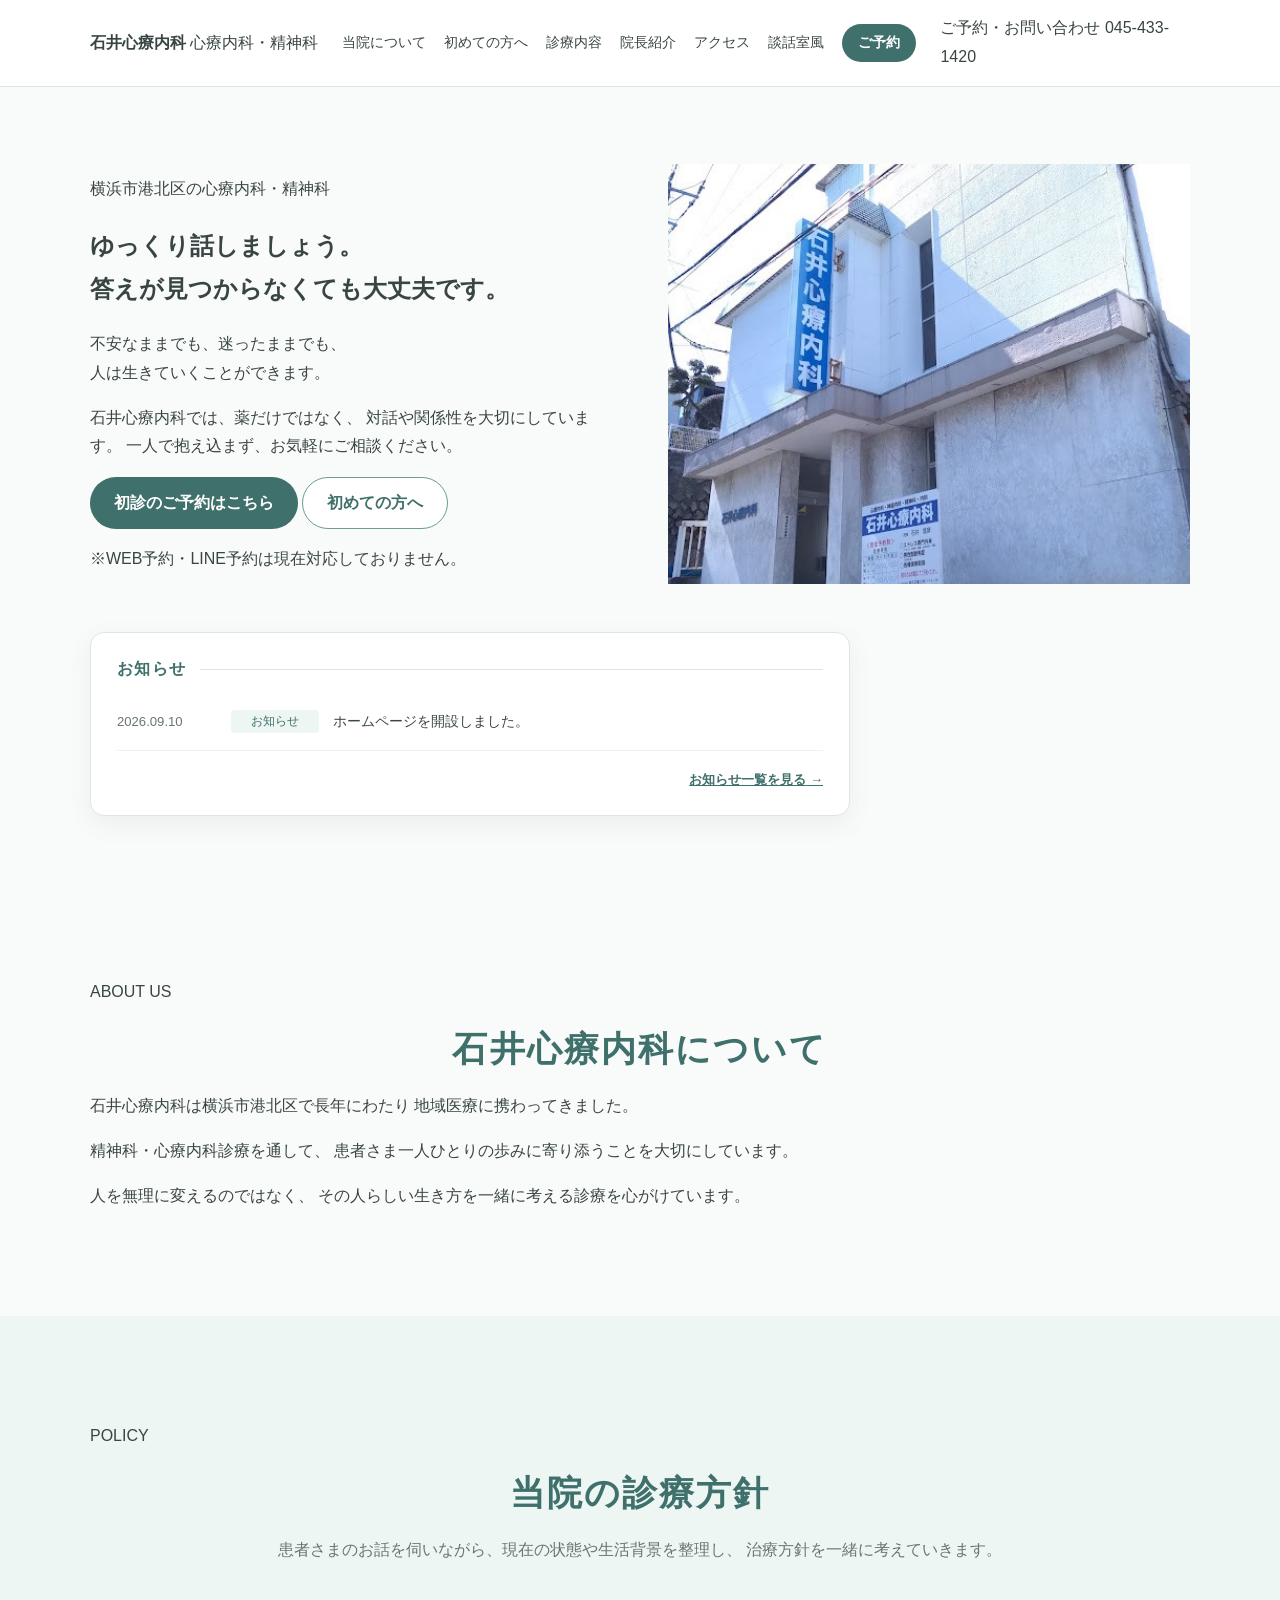
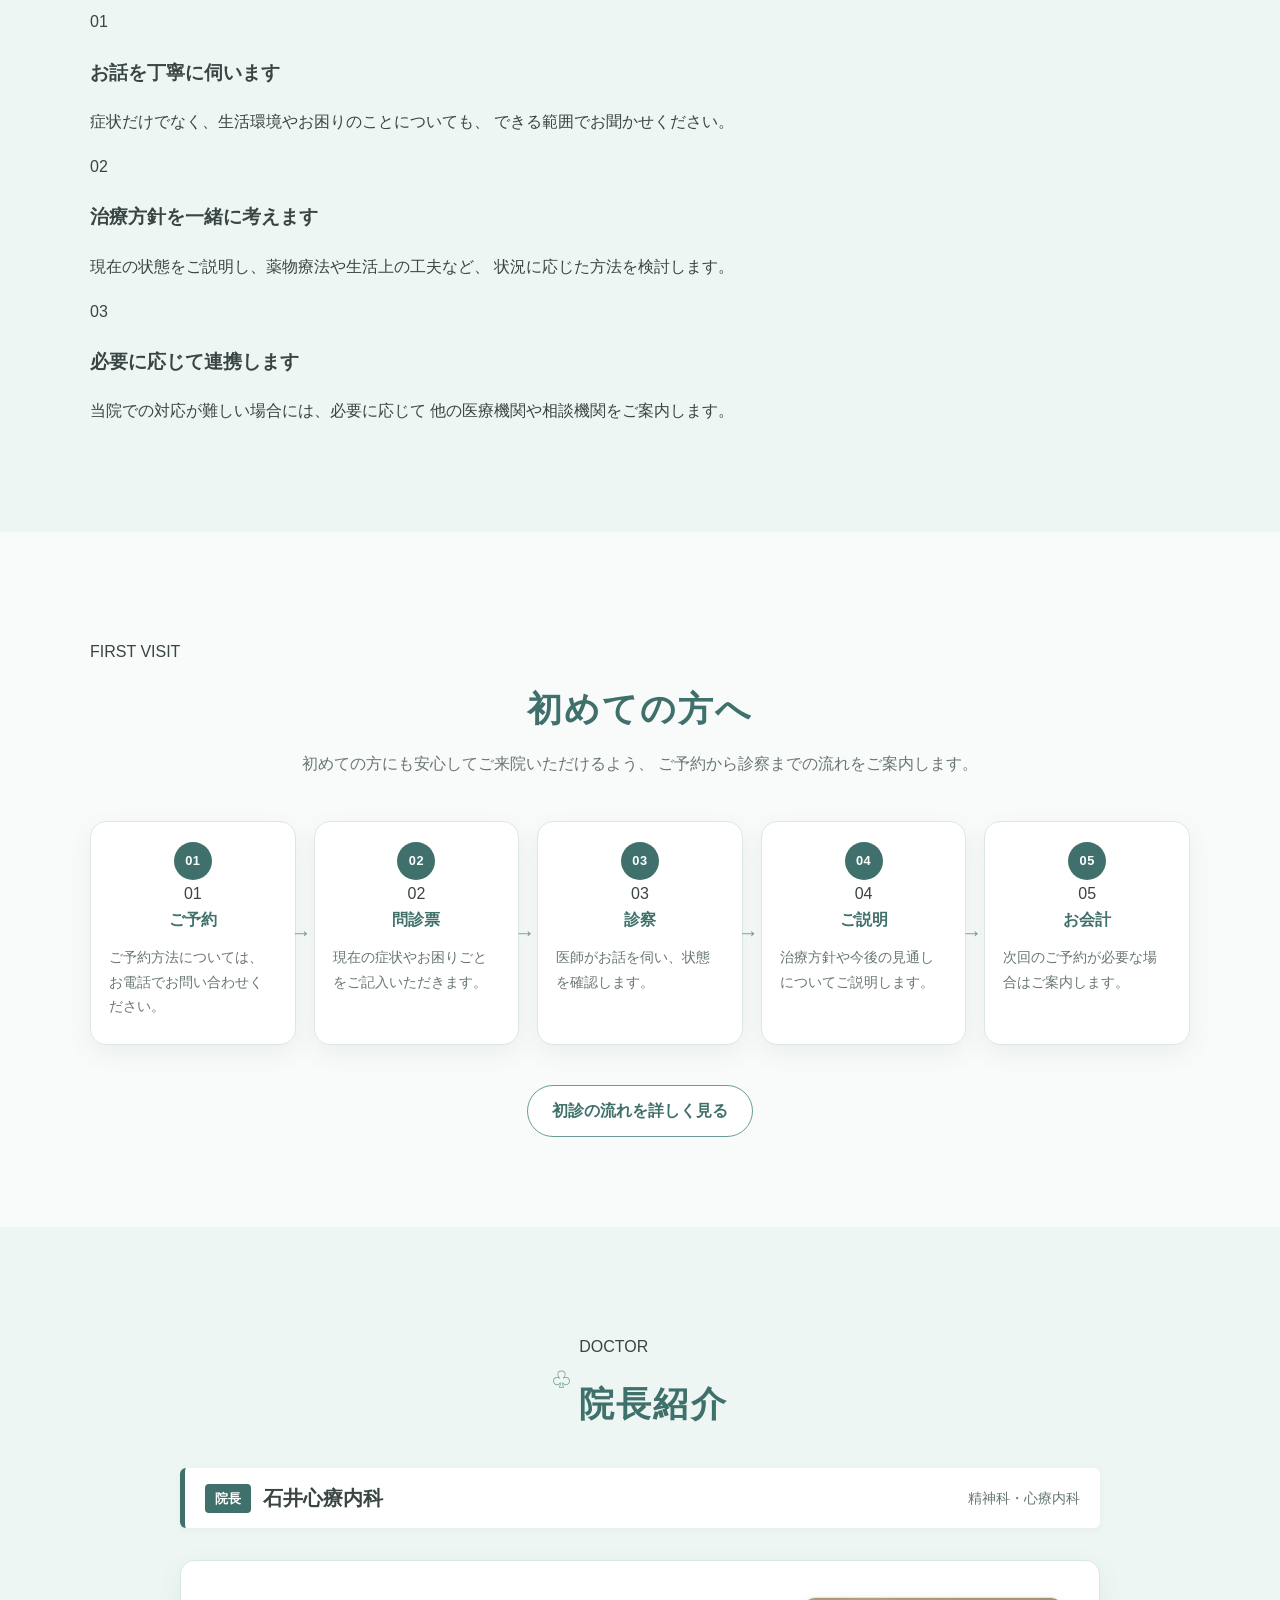
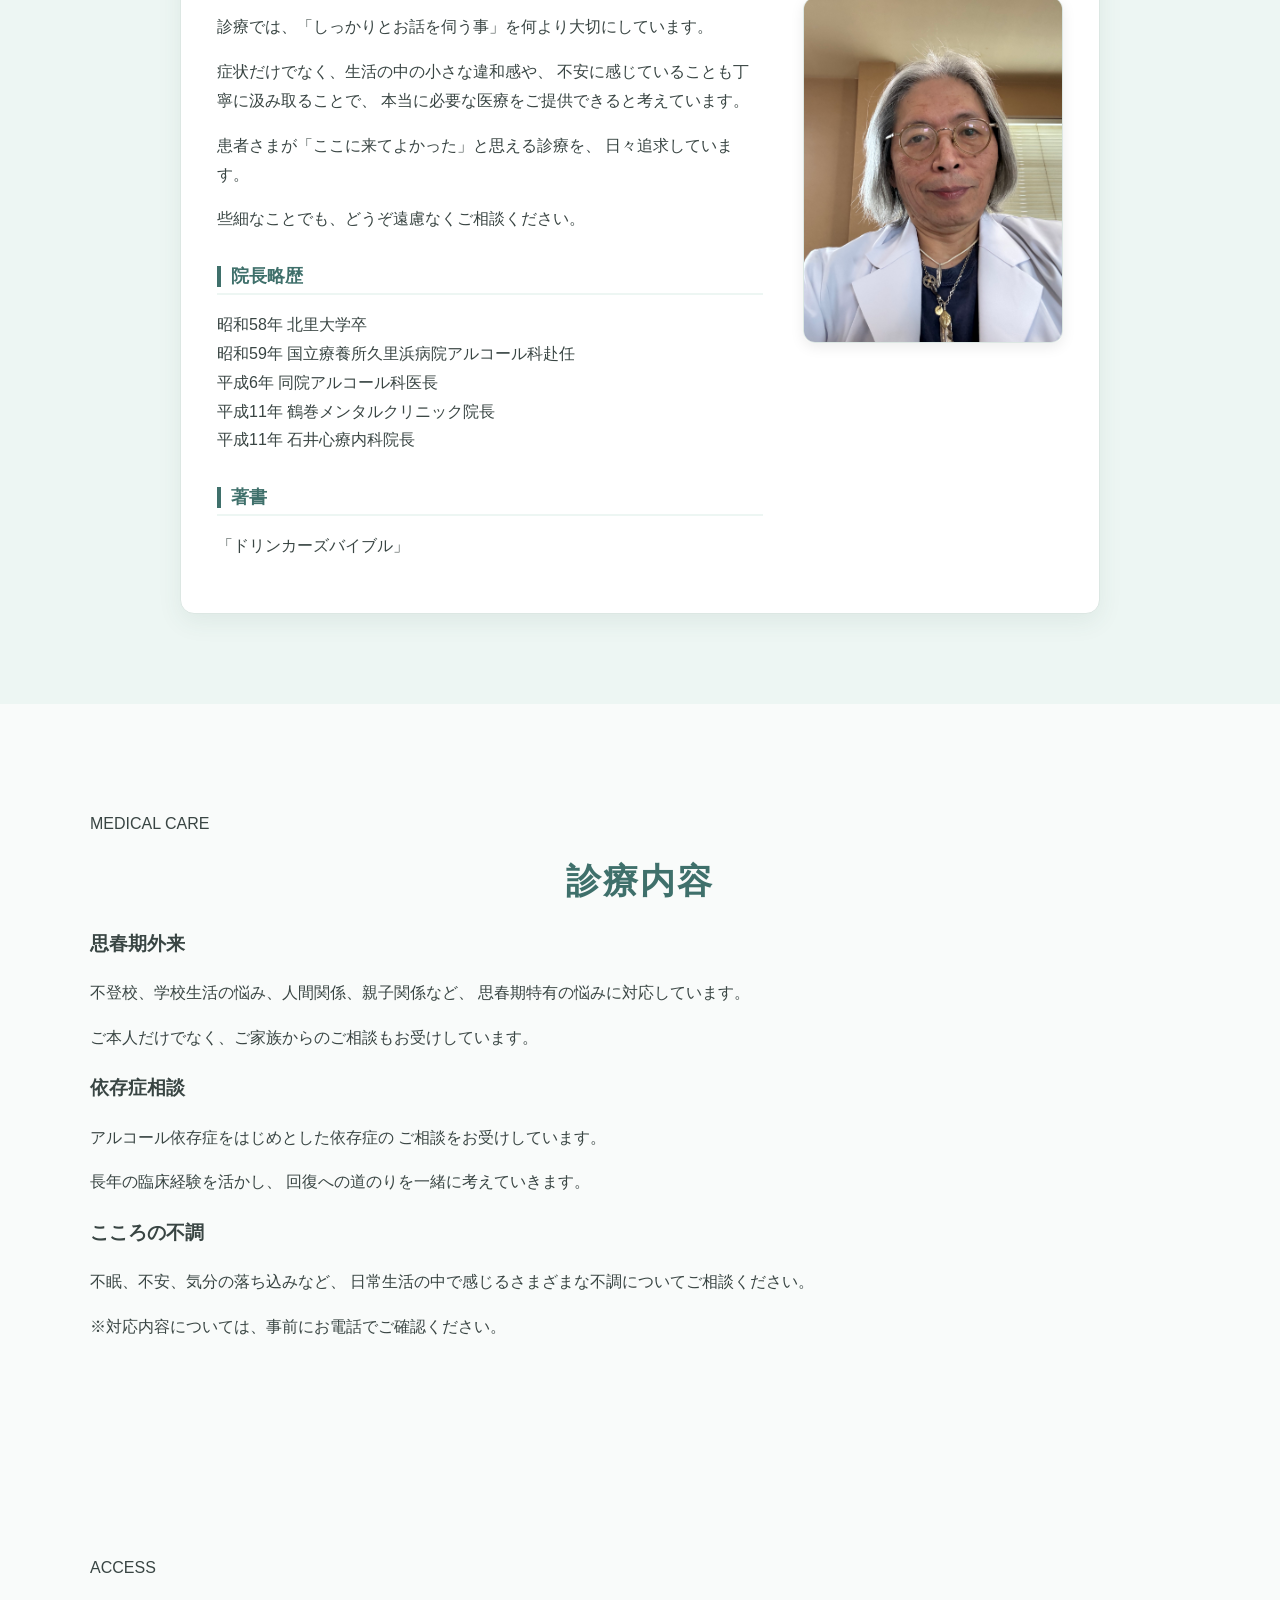
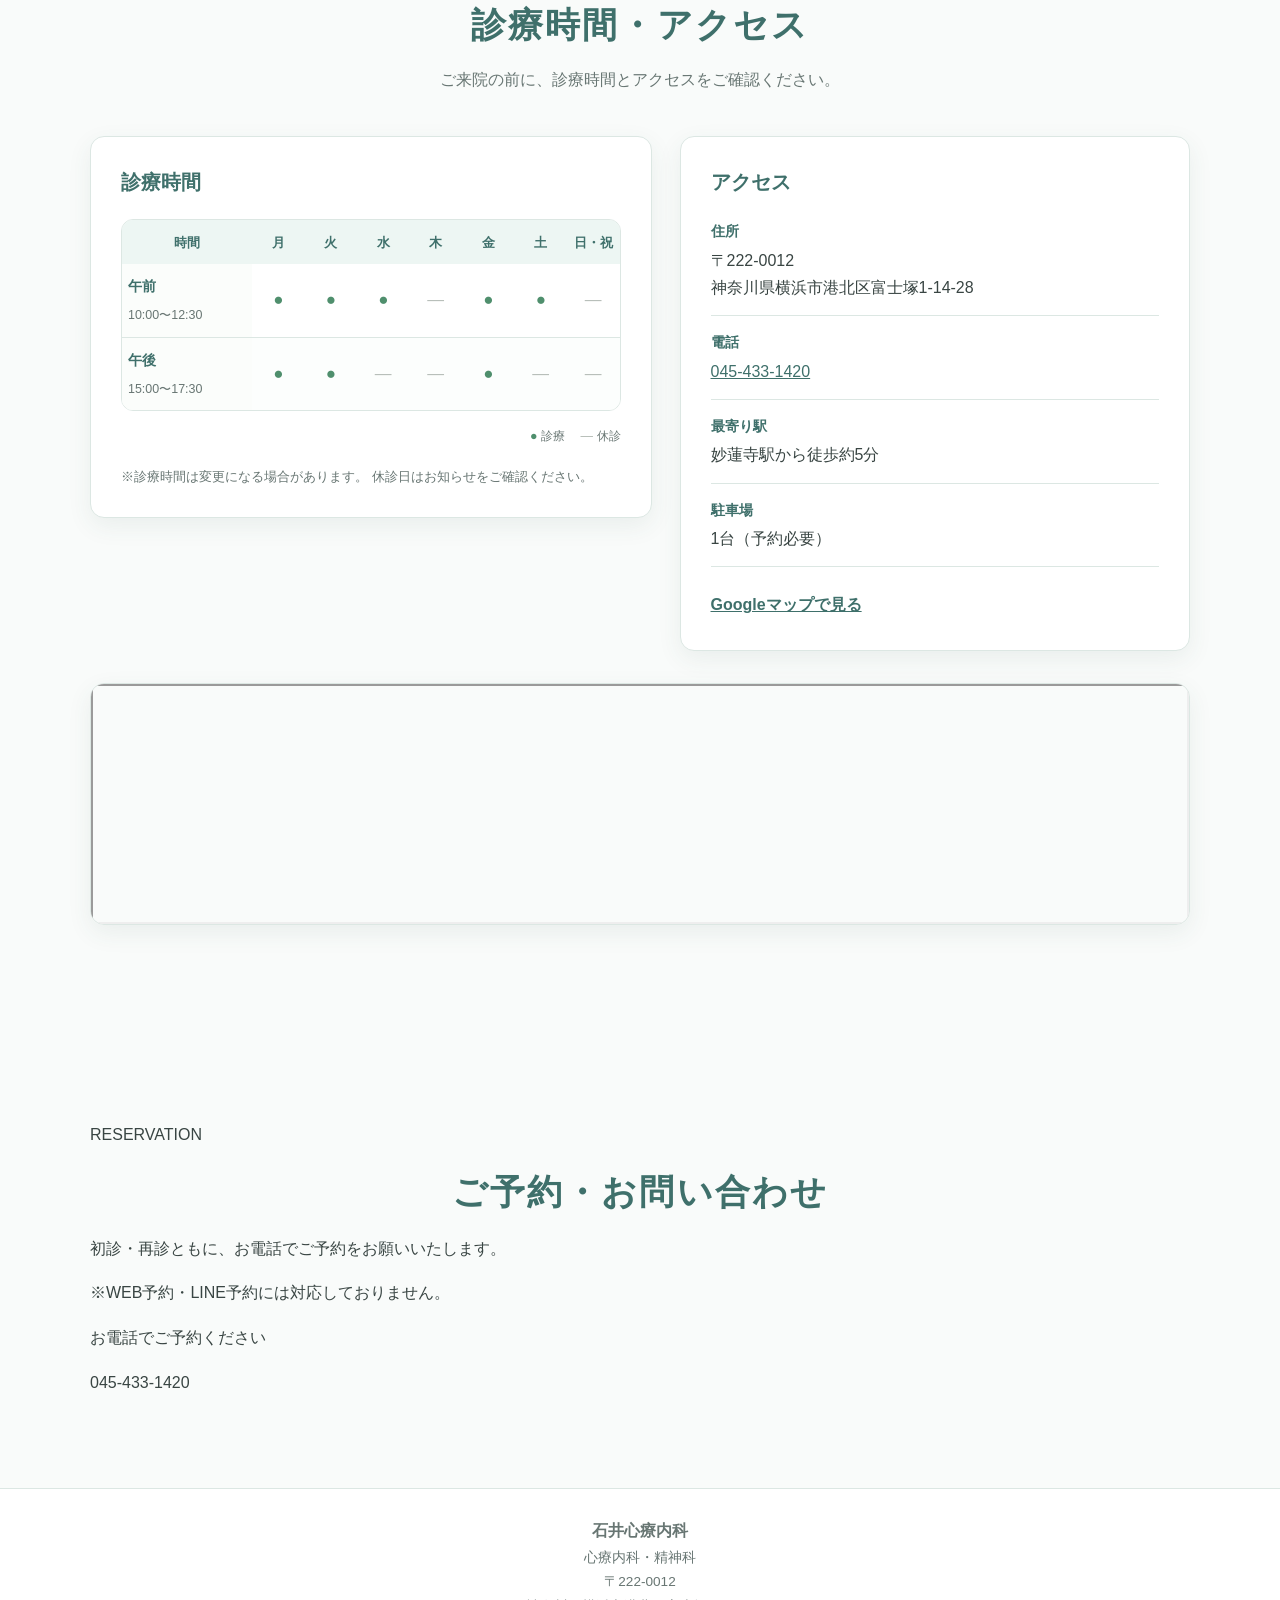
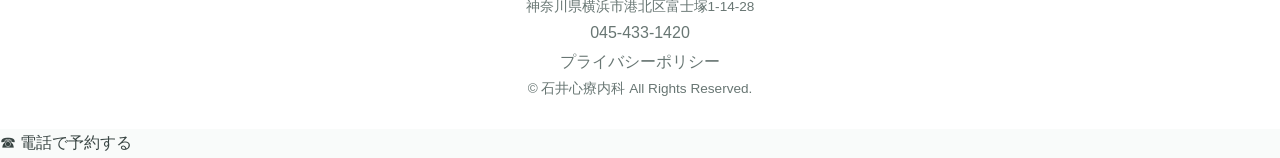
==== commit 5a26773a: "Update index.html" ====
--- a/index.html
+++ b/index.html
@@ -23,7 +23,6 @@
   <meta property="og:image" content="https://実際のドメイン.example/ogp.jpg">
   <meta property="og:locale" content="ja_JP">
 
-  <!-- X（旧Twitter）向け -->
   <meta name="twitter:card" content="summary_large_image">
   <meta name="twitter:title" content="石井心療内科｜横浜市港北区の精神科・心療内科">
   <meta
@@ -37,121 +36,144 @@
 
 <body>
 
-<!-- ヘッダー -->
-<header class="site-header">
-  <div class="container">
-    <div class="site-logo">
-      <a href="index.html">
-        <strong>石井心療内科</strong>
-        <span>心療内科・精神科</span>
-      </a>
+  <!-- ヘッダー -->
+  <header class="site-header">
+    <div class="container header-inner">
+
+      <div class="site-logo">
+        <a href="index.html">
+          <strong>石井心療内科</strong>
+          <span>心療内科・精神科</span>
+        </a>
+      </div>
+
+      <nav class="global-nav" aria-label="メインメニュー">
+        <ul>
+          <li><a href="#about">当院について</a></li>
+          <li><a href="#first">初めての方へ</a></li>
+          <li><a href="#medical">診療内容</a></li>
+          <li><a href="#doctor">院長紹介</a></li>
+          <li><a href="#access">アクセス</a></li>
+          <li>
+            <a href="danwashitsu.html">談話室風</a>
+          </li>
+          <li>
+            <a href="#reservation" class="nav-reservation">ご予約</a>
+          </li>
+        </ul>
+      </nav>
+
+      <div class="header-contact">
+        <span>ご予約・お問い合わせ</span>
+        <a href="tel:0454331420">045-433-1420</a>
+      </div>
+
     </div>
-
-    <nav class="global-nav" aria-label="メインメニュー">
-      <ul>
-        <li><a href="#about">当院について</a></li>
-        <li><a href="first-visit.html">初めての方へ</a></li>
-        <li><a href="#doctor">院長紹介</a></li>
-        <li><a href="#access">アクセス</a></li>
-   <!-- 談話室風ページへのリンク -->
-    <li class="nav-talk-room">
-      <a href="danwashitu huu.html">談話室風</a>
-    </li>
-        <li><a href="#reservation">ご予約</a></li>
-      </ul>
-    </nav>
-  </div>
-</header>
-
-<main>
+  </header>
+
+  <main>
 
     <!-- メインビジュアル -->
     <section class="hero">
-  <div class="container">
-
-    <div class="hero-grid">
-
-      <div class="hero-content">
-        <p class="hero-label">心療内科・精神科</p>
-
-        <h1>
-          ゆっくり話しましょう。<br>
-          答えが見つからなくても大丈夫です。
-        </h1>
-
-        <p class="hero-text">
-          不安なままでも、迷ったままでも、<br>
-          人は生きていくことができます。<br><br>
-          石井心療内科では、薬だけではなく対話や関係性を大切にしています。<br><br>
-          一人で抱え込まず、お気軽にご相談ください。
-        </p>
-
-        <div class="hero-buttons">
-          <a href="#reservation" class="button button-primary">
-            初診のご予約はこちら
-          </a>
-
-          <a href="#first" class="button button-secondary">
-            初めての方へ
-          </a>
-        </div>
-
-        <p class="hero-note">
-          ※WEB予約・LINE予約は現在対応しておりません。
-        </p>
-      </div>
-
-      <div class="hero-image">
-        <img
-          src="exterior.jpg"
-          alt="クリニックの外観イメージ"
-        >
-      </div>
-
-    </div>
-
-    <!-- hero-gridの外側に置く -->
-<div class="news-box" aria-labelledby="news-title">
-  <div class="news-heading">
-    <h2 id="news-title">お知らせ</h2>
-    <span class="news-heading-line"></span>
-  </div>
-
-  <ul class="news-list">
-    <li class="news-item">
-      <time datetime="2026-09-10">2026.09.10</time>
-      <span class="news-label">お知らせ</span>
-      <p>ホームページを開設しました。</p>
-    </li>
-  </ul>
-
-  <!-- お知らせ一覧へのリンク -->
-  <div class="news-more">
-    <a href="news.html">お知らせ一覧を見る</a>
-  </div>
-</div>
-</section>
-
-    <!-- 石井心療内科について -->
-    <section class="section" id="about">
-      <div class="container">
+      <div class="container">
+
+        <div class="hero-grid">
+
+          <div class="hero-content">
+            <p class="hero-label">横浜市港北区の心療内科・精神科</p>
+
+            <h1>
+              ゆっくり話しましょう。<br>
+              答えが見つからなくても大丈夫です。
+            </h1>
+
+            <p class="hero-text">
+              不安なままでも、迷ったままでも、<br>
+              人は生きていくことができます。
+            </p>
+
+            <p class="hero-text">
+              石井心療内科では、薬だけではなく、
+              対話や関係性を大切にしています。
+              一人で抱え込まず、お気軽にご相談ください。
+            </p>
+
+            <div class="hero-buttons">
+              <a href="#reservation" class="button button-primary">
+                初診のご予約はこちら
+              </a>
+
+              <a href="#first" class="button button-secondary">
+                初めての方へ
+              </a>
+            </div>
+
+            <p class="hero-note">
+              ※WEB予約・LINE予約は現在対応しておりません。
+            </p>
+          </div>
+
+          <div class="hero-image">
+            <img
+              src="exterior.jpg"
+              alt="石井心療内科の外観"
+            >
+          </div>
+
+        </div>
+
+        <!-- お知らせ -->
+        <div class="news-box" aria-labelledby="news-title">
+          <div class="news-heading">
+            <h2 id="news-title">お知らせ</h2>
+            <span class="news-heading-line"></span>
+          </div>
+
+          <ul class="news-list">
+            <li class="news-item">
+              <time datetime="2026-09-10">2026.09.10</time>
+              <span class="news-label">お知らせ</span>
+              <p>ホームページを開設しました。</p>
+            </li>
+          </ul>
+
+          <div class="news-more">
+            <a href="news.html">お知らせ一覧を見る</a>
+          </div>
+        </div>
+
+      </div>
+    </section>
+
+    <!-- 当院について -->
+    <section class="section about-section" id="about">
+      <div class="container">
+        <p class="section-label">ABOUT US</p>
         <h2 class="section-title">石井心療内科について</h2>
-        <p class="section-lead">
-          石井心療内科は横浜市港北区で長年にわたり地域医療に携わってきました。
-        </p>
-        <p class="section-lead">
-          精神科・心療内科診療を通して、患者さま一人ひとりの歩みに寄り添うことを大切にしています。
-        </p>
-        <p class="section-lead">
-          人を無理に変えるのではなく、その人らしい生き方を一緒に考える診療を心がけています。
-        </p>
+
+        <div class="section-text">
+          <p>
+            石井心療内科は横浜市港北区で長年にわたり
+            地域医療に携わってきました。
+          </p>
+
+          <p>
+            精神科・心療内科診療を通して、
+            患者さま一人ひとりの歩みに寄り添うことを大切にしています。
+          </p>
+
+          <p>
+            人を無理に変えるのではなく、
+            その人らしい生き方を一緒に考える診療を心がけています。
+          </p>
+        </div>
       </div>
     </section>
 
     <!-- 診療方針 -->
     <section class="section policy-section">
       <div class="container">
-
+        <p class="section-label">POLICY</p>
         <h2 class="section-title">当院の診療方針</h2>
 
         <p class="section-lead">
@@ -192,10 +214,10 @@
       </div>
     </section>
 
-    <!-- 初診案内 -->
-    <section class="section">
-      <div class="container">
-
+    <!-- 初めての方へ -->
+    <section class="section first-section" id="first">
+      <div class="container">
+        <p class="section-label">FIRST VISIT</p>
         <h2 class="section-title">初めての方へ</h2>
 
         <p class="section-lead">
@@ -206,26 +228,31 @@
         <div class="flow">
 
           <article class="flow-item">
+            <span class="flow-number">01</span>
             <h3>ご予約</h3>
             <p>ご予約方法については、お電話でお問い合わせください。</p>
           </article>
 
           <article class="flow-item">
+            <span class="flow-number">02</span>
             <h3>問診票</h3>
             <p>現在の症状やお困りごとをご記入いただきます。</p>
           </article>
 
           <article class="flow-item">
+            <span class="flow-number">03</span>
             <h3>診察</h3>
             <p>医師がお話を伺い、状態を確認します。</p>
           </article>
 
           <article class="flow-item">
+            <span class="flow-number">04</span>
             <h3>ご説明</h3>
             <p>治療方針や今後の見通しについてご説明します。</p>
           </article>
 
           <article class="flow-item">
+            <span class="flow-number">05</span>
             <h3>お会計</h3>
             <p>次回のご予約が必要な場合はご案内します。</p>
           </article>
@@ -237,17 +264,19 @@
             初診の流れを詳しく見る
           </a>
         </div>
-
-      </div>
-    </section>
-
-    <!-- 院長紹介・院長略歴 -->
+      </div>
+    </section>
+
+    <!-- 院長紹介 -->
     <section class="section doctor-section" id="doctor">
       <div class="container">
 
         <div class="doctor-heading">
           <span class="doctor-heading-icon" aria-hidden="true">♧</span>
-          <h2 class="section-title">院長紹介</h2>
+          <div>
+            <p class="section-label">DOCTOR</p>
+            <h2 class="section-title">院長紹介</h2>
+          </div>
         </div>
 
         <div class="doctor-name-bar">
@@ -258,39 +287,39 @@
 
         <div class="doctor-layout">
 
-          <!-- 左側：写真 -->
-          <div class="doctor-photo-wrap" style="width: 260px; flex-shrink: 0; margin: 0 auto 20px;">
-            <div class="doctor-photo" style="width: 100%; border-radius: 12px; overflow: hidden; border: 1px solid #dce7e3; box-shadow: 0 4px 14px rgba(0,0,0,0.08);">
+          <div class="doctor-photo-wrap">
+            <div class="doctor-photo">
               <img
                 src="doctor.jpg"
-                alt="院長 石井心療内科"
+                alt="石井心療内科 院長"
                 loading="lazy"
-                style="width: 100% !important; height: auto !important; display: block; object-fit: cover;"
               >
             </div>
           </div>
 
-          <!-- 右側：テキスト領域 -->
           <div class="doctor-content">
 
             <div class="doctor-message">
               <p>
                 診療では、「しっかりとお話を伺う事」を何より大切にしています。
               </p>
+
               <p>
-                症状だけでなく、生活の中の小さな違和感や、不安に感じていることも丁寧に汲み取ることで、
+                症状だけでなく、生活の中の小さな違和感や、
+                不安に感じていることも丁寧に汲み取ることで、
                 本当に必要な医療をご提供できると考えています。
               </p>
+
               <p>
-                患者さまが「ここに来てよかった」と思える診療を、日々追求しています。
-                一人ひとりの声に耳を傾け、納得と安心のいく治療を心がけてまいります。
+                患者さまが「ここに来てよかった」と思える診療を、
+                日々追求しています。
               </p>
+
               <p>
                 些細なことでも、どうぞ遠慮なくご相談ください。
               </p>
             </div>
 
-            <!-- 略歴の見出し -->
             <div class="doctor-subheading">
               <h3>院長略歴</h3>
             </div>
@@ -300,189 +329,286 @@
                 <span class="career-year">昭和58年</span>
                 <span>北里大学卒</span>
               </div>
+
               <div class="career-row">
                 <span class="career-year">昭和59年</span>
                 <span>国立療養所久里浜病院アルコール科赴任</span>
               </div>
+
               <div class="career-row">
                 <span class="career-year">平成6年</span>
                 <span>同院アルコール科医長</span>
               </div>
+
               <div class="career-row">
                 <span class="career-year">平成11年</span>
                 <span>鶴巻メンタルクリニック院長</span>
               </div>
+
               <div class="career-row">
                 <span class="career-year">平成11年</span>
                 <span>石井心療内科院長</span>
               </div>
             </div>
 
-            <!-- 著書の見出し -->
             <div class="doctor-subheading book-heading">
               <h3>著書</h3>
             </div>
 
-            <div class="doctor-book">
+            <p class="doctor-book">
               「ドリンカーズバイブル」
+            </p>
+
+          </div>
+        </div>
+      </div>
+    </section>
+
+    <!-- 診療内容 -->
+    <section class="section medical-section" id="medical">
+      <div class="container">
+        <p class="section-label">MEDICAL CARE</p>
+        <h2 class="section-title">診療内容</h2>
+
+        <div class="medical-grid">
+
+          <article class="medical-card">
+            <h3>思春期外来</h3>
+            <p>
+              不登校、学校生活の悩み、人間関係、親子関係など、
+              思春期特有の悩みに対応しています。
+            </p>
+            <p>
+              ご本人だけでなく、ご家族からのご相談もお受けしています。
+            </p>
+          </article>
+
+          <article class="medical-card">
+            <h3>依存症相談</h3>
+            <p>
+              アルコール依存症をはじめとした依存症の
+              ご相談をお受けしています。
+            </p>
+            <p>
+              長年の臨床経験を活かし、
+              回復への道のりを一緒に考えていきます。
+            </p>
+          </article>
+
+          <article class="medical-card">
+            <h3>こころの不調</h3>
+            <p>
+              不眠、不安、気分の落ち込みなど、
+              日常生活の中で感じるさまざまな不調についてご相談ください。
+            </p>
+          </article>
+
+        </div>
+
+        <p class="medical-note">
+          ※対応内容については、事前にお電話でご確認ください。
+        </p>
+      </div>
+    </section>
+
+    <!-- 診療時間・アクセス -->
+    <section class="section access-section" id="access">
+      <div class="container">
+
+        <p class="section-label">ACCESS</p>
+        <h2 class="section-title">診療時間・アクセス</h2>
+
+        <p class="section-lead">
+          ご来院の前に、診療時間とアクセスをご確認ください。
+        </p>
+
+        <div class="clinic-info">
+
+          <!-- 診療時間 -->
+          <div class="info-card">
+            <h3>診療時間</h3>
+
+            <div class="table-wrap">
+              <table class="hours-table">
+                <caption class="visually-hidden">
+                  石井心療内科の診療時間
+                </caption>
+
+                <thead>
+                  <tr>
+                    <th scope="col">時間</th>
+                    <th scope="col">月</th>
+                    <th scope="col">火</th>
+                    <th scope="col">水</th>
+                    <th scope="col">木</th>
+                    <th scope="col">金</th>
+                    <th scope="col">土</th>
+                    <th scope="col">日・祝</th>
+                  </tr>
+                </thead>
+
+                <tbody>
+                  <tr>
+                    <th scope="row">
+                      <span class="period-name">午前</span>
+                      <span class="period-time">10:00〜12:30</span>
+                    </th>
+                    <td>●</td>
+                    <td>●</td>
+                    <td>●</td>
+                    <td class="closed">—</td>
+                    <td>●</td>
+                    <td>●</td>
+                    <td class="closed">—</td>
+                  </tr>
+
+                  <tr>
+                    <th scope="row">
+                      <span class="period-name">午後</span>
+                      <span class="period-time">15:00〜17:30</span>
+                    </th>
+                    <td>●</td>
+                    <td>●</td>
+                    <td class="closed">—</td>
+                    <td class="closed">—</td>
+                    <td>●</td>
+                    <td class="closed">—</td>
+                    <td class="closed">—</td>
+                  </tr>
+                </tbody>
+              </table>
             </div>
 
-          </div>
-        </div>
-      </div>
-    </section>
-
-    <!-- 思春期外来 -->
-    <section class="section">
-      <div class="container">
-        <h2 class="section-title">思春期外来</h2>
-        <p class="section-lead">
-          不登校、学校生活の悩み、人間関係、親子関係など、思春期特有の悩みに対応しています。
-        </p>
-        <p class="section-lead">
-          ご本人だけでなく、ご家族からのご相談もお受けしています。
-        </p>
-      </div>
-    </section>
-
-    <!-- 依存症相談 -->
-    <section class="section">
-      <div class="container">
-        <h2 class="section-title">依存症相談</h2>
-        <p class="section-lead">
-          アルコール依存症をはじめとした依存症のご相談をお受けしています。
-        </p>
-        <p class="section-lead">
-          長年の臨床経験を活かし、回復への道のりを一緒に考えていきます。
-        </p>
-      </div>
-    </section>
-
-<!-- 診療時間・アクセス -->
-<section class="section" id="access">
-  <div class="container">
-
-    <h2 class="section-title">診療時間・アクセス</h2>
-
-    <p class="section-lead">
-      ご来院の前に、診療時間とアクセスをご確認ください。
-    </p>
-
-    <!-- 左右並びのカードエリア -->
-    <div class="clinic-info">
-
-      <!-- 診療時間 -->
-      <div class="info-card">
-        <h3>診療時間</h3>
-
-        <div class="table-wrap">
-          <table class="hours-table">
-          <caption class="visually-hidden">
-            石井心療内科の診療時間
-          </caption>
-          <thead>
-            <tr>
-              <th scope="col">時間</th>
-              <th scope="col">月</th>
-              <th scope="col">火</th>
-              <th scope="col">水</th>
-              <th scope="col">木</th>
-              <th scope="col">金</th>
-              <th scope="col">土</th>
-              <th scope="col">日・祝</th>
-            </tr>
-          </thead>
-          <tbody>
-            <tr>
-              <th scope="row">
-                <span class="period-name">午前</span>
-                <span class="period-time">10:00〜12:30</span>
-              </th>
-              <td>●</td>
-              <td>●</td>
-              <td>●</td>
-              <td>—</td>
-              <td>●</td>
-              <td>●</td>
-              <td class="closed">—</td>
-            </tr>
-            <tr>
-              <th scope="row">
-                <span class="period-name">午後</span>
-                <span class="period-time">15:00〜17:30</span>
-              </th>
-              <td>●</td>
-              <td>●</td>
-              <td class="closed">—</td>
-              <td>—</td>
-              <td>●</td>
-              <td class="closed">—</td>
-              <td class="closed">—</td>
-            </tr>
-          </tbody>
-          </table>
-        </div>
-
-        <p class="hours-legend">
-          <span class="open-mark">●</span> 診療 
-          <span class="closed-mark">—</span> 休診
-        </p>
-
-        <p class="table-note">
-          ※診療時間は変更になる場合があります。休診日はお知らせをご確認ください。
-        </p>
-      </div>
-
-      <!-- アクセス（文章情報のみ） -->
-      <div class="info-card">
-        <h3>アクセス</h3>
-
-        <ul class="access-list">
-          <li>
-            <strong>住所</strong>
-            〒222-0012 神奈川県横浜市港北区富士塚1-14-28
-          </li>
-
-          <li>
-            <strong>電話</strong>
-            <a href="tel:0454331420">045-433-1420</a>
-          </li>
-
-          <li>
-            <strong>最寄り駅</strong>
-            妙蓮寺駅から徒歩約5分
-          </li>
-
-          <li>
-            <strong>駐車場（要予約）</strong>
-            1台（予約必要）
-          </li>
-        </ul>
-
-        <a
-          href="https://www.google.com/maps/search/?api=1&amp;query=神奈川県横浜市港北区富士塚1-14-28"
-          class="map-link"
-          target="_blank"
-          rel="noopener noreferrer"
-        >
-          Googleマップで見る
-        </a>
-      </div>
+            <p class="hours-legend">
+              <span class="open-mark">●</span> 診療　
+              <span class="closed-mark">—</span> 休診
+            </p>
+
+            <p class="table-note">
+              ※診療時間は変更になる場合があります。
+              休診日はお知らせをご確認ください。
+            </p>
+          </div>
+
+          <!-- アクセス -->
+          <div class="info-card">
+            <h3>アクセス</h3>
+
+            <ul class="access-list">
+              <li>
+                <strong>住所</strong>
+                <span>
+                  〒222-0012<br>
+                  神奈川県横浜市港北区富士塚1-14-28
+                </span>
+              </li>
+
+              <li>
+                <strong>電話</strong>
+                <a href="tel:0454331420">045-433-1420</a>
+              </li>
+
+              <li>
+                <strong>最寄り駅</strong>
+                <span>妙蓮寺駅から徒歩約5分</span>
+              </li>
+
+              <li>
+                <strong>駐車場</strong>
+                <span>1台（予約必要）</span>
+              </li>
+            </ul>
+
+            <a
+              href="https://www.google.com/maps/search/?api=1&amp;query=神奈川県横浜市港北区富士塚1-14-28"
+              class="map-link"
+              target="_blank"
+              rel="noopener noreferrer"
+            >
+              Googleマップで見る
+            </a>
+          </div>
+
+        </div>
+
+        <!-- 地図 -->
+        <div class="clinic-map-wrap">
+          <iframe
+            src="https://www.google.com/maps/embed?pb=!1m18!1m12!1m3!1d10924.898500518539!2d139.6306958219644!3d35.50448205517649!2m3!1f0!2f0!3f0!3m2!1i1024!2i768!4f13.1!3m3!1m2!1s0x60185e954b4b5c3b%3A0x1f6b4f3c7ad97086!2z44CSMjIyLTAwMTIg56We5aWI5bed55yM5qiq5rWc5biC5riv5YyX5Yy65a-M5aOr5aGa77yR5LiB55uu77yR77yU4oiS77yS77yY!5e0!3m2!1sja!2sjp!4v1789283203711!5m2!1sja!2sjp"
+            title="石井心療内科の所在地"
+            loading="lazy"
+            allowfullscreen
+            referrerpolicy="strict-origin-when-cross-origin"
+          ></iframe>
+        </div>
+
+      </div>
+    </section>
+
+    <!-- ご予約 -->
+    <section class="section reservation-section" id="reservation">
+      <div class="container">
+
+        <div class="reservation-box">
+          <div>
+            <p class="section-label">RESERVATION</p>
+            <h2 class="section-title">ご予約・お問い合わせ</h2>
+
+            <p>
+              初診・再診ともに、お電話でご予約をお願いいたします。
+            </p>
+
+            <p class="reservation-note">
+              ※WEB予約・LINE予約には対応しておりません。
+            </p>
+          </div>
+
+          <div class="reservation-contact">
+            <p>お電話でご予約ください</p>
+            <a href="tel:0454331420" class="reservation-tel">
+              045-433-1420
+            </a>
+          </div>
+        </div>
+
+      </div>
+    </section>
+
+  </main>
+
+  <!-- フッター -->
+  <footer class="site-footer">
+    <div class="container">
+
+      <div class="footer-inner">
+        <div>
+          <strong>石井心療内科</strong>
+          <p>心療内科・精神科</p>
+        </div>
+
+        <div class="footer-contact">
+          <p>〒222-0012</p>
+          <p>神奈川県横浜市港北区富士塚1-14-28</p>
+          <a href="tel:0454331420">045-433-1420</a>
+        </div>
+      </div>
+
+      <div class="footer-links">
+        <a href="privacy-policy.html">プライバシーポリシー</a>
+      </div>
+
+      <p class="copyright">
+        &copy; 石井心療内科 All Rights Reserved.
+      </p>
 
     </div>
-
-    <!-- ２つの枠の下に横幅いっぱいに地図を配置 -->
-    <div class="clinic-map-wrap">
-      <iframe
-        src="https://www.google.com/maps/embed?pb=!1m18!1m12!1m3!1d10924.898500518539!2d139.6306958219644!3d35.50448205517649!2m3!1f0!2f0!3f0!3m2!1i1024!2i768!4f13.1!3m3!1m2!1s0x60185e954b4b5c3b%3A0x1f6b4f3c7ad97086!2z44CSMjIyLTAwMTIg56We5aWI5bed55yM5qiq5rWc5biC5riv5YyX5Yy65a-M5aOr5aGa77yR5LiB55uu77yR77yU4oiS77yS77yY!5e0!3m2!1sja!2sjp!4v1789283203711!5m2!1sja!2sjp"
-        width="100%"
-        height="360"
-        style="border:0;"
-        allowfullscreen=""
-        loading="lazy"
-        referrerpolicy="strict-origin-when-cross-origin"
-      ></iframe>
-    </div>
-
-  </div>
-</section>
+  </footer>
+
+  <!-- スマートフォン用電話ボタン -->
+  <a href="tel:0454331420" class="mobile-call-button">
+    <span aria-hidden="true">☎</span>
+    電話で予約する
+  </a>
+
+</body>
+</html>
--- a/style.css
+++ b/style.css
@@ -1,303 +1,2255 @@
+/* =========================
+
+   基本設定
+
+========================= */
+
+
+
 :root {
+
   --main-color: #6b9c96;
+
   --main-dark: #3f706b;
+
   --sub-color: #edf6f3;
+
   --accent-color: #d99b72;
+
   --text-color: #394543;
+
   --light-text: #687673;
+
   --border-color: #dce7e3;
+
   --white: #ffffff;
+
   --background: #f9fbfa;
+
   --shadow: 0 8px 24px rgba(46, 88, 79, 0.08);
+
   --radius: 14px;
-}
+
+}
+
+
 
 * {
+
   box-sizing: border-box;
-}
+
+}
+
+
 
 html {
+
   scroll-behavior: smooth;
-}
+
+}
+
+
 
 body {
+
   margin: 0;
+
   color: var(--text-color);
+
   background: var(--background);
+
   font-family:
+
     -apple-system,
+
     BlinkMacSystemFont,
+
     "Hiragino Kaku Gothic ProN",
+
     "Hiragino Sans",
+
     "Yu Gothic",
+
     "Meiryo",
+
     sans-serif;
+
   line-height: 1.8;
-}
+
+}
+
+
 
 body,
+
 button,
+
 input,
+
 textarea,
+
 select {
+
   font-size: 16px;
-}
+
+}
+
+
 
 a {
+
   color: inherit;
+
   text-decoration: none;
-}
+
+}
+
+
 
 a:focus-visible,
+
 button:focus-visible {
+
   outline: 3px solid #f0a66e;
+
   outline-offset: 3px;
-}
+
+}
+
+
 
 img {
+
+  display: block;
+
+  width: 100%;
+
+  max-width: 100%;
+
+  height: auto;
+
+}
+
+
+
+.container {
+
+  width: min(1100px, calc(100% - 40px));
+
+  margin: 0 auto;
+
+}
+
+
+
+.narrow-container {
+
+  max-width: 850px;
+
+}
+
+
+
+.section {
+
+  padding: 90px 0;
+
+}
+
+
+
+.pale-section,
+
+.policy-section,
+
+.doctor-section {
+
+  background: var(--sub-color);
+
+}
+
+
+
+.section-title {
+
+  margin: 0 0 14px;
+
+  color: var(--main-dark);
+
+  font-size: clamp(1.6rem, 3vw, 2.2rem);
+
+  letter-spacing: 0.06em;
+
+  line-height: 1.5;
+
+  text-align: center;
+
+}
+
+
+
+.section-lead {
+
+  max-width: 720px;
+
+  margin: 0 auto 42px;
+
+  color: var(--light-text);
+
+  text-align: center;
+
+}
+
+
+
+.visually-hidden {
+
+  position: absolute;
+
+  width: 1px;
+
+  height: 1px;
+
+  padding: 0;
+
+  margin: -1px;
+
+  overflow: hidden;
+
+  clip: rect(0, 0, 0, 0);
+
+  white-space: nowrap;
+
+  border: 0;
+
+}
+
+
+
+/* =========================
+
+   ボタン
+
+========================= */
+
+
+
+.button {
+
+  display: inline-flex;
+
+  align-items: center;
+
+  justify-content: center;
+
+  min-height: 52px;
+
+  padding: 12px 24px;
+
+  border-radius: 999px;
+
+  font-weight: bold;
+
+  line-height: 1.4;
+
+  text-align: center;
+
+  transition: 0.2s ease;
+
+}
+
+
+
+.button:hover {
+
+  opacity: 0.8;
+
+  transform: translateY(-2px);
+
+}
+
+
+
+.button-primary {
+
+  color: var(--white);
+
+  background: var(--main-dark);
+
+}
+
+
+
+.button-secondary {
+
+  color: var(--main-dark);
+
+  background: var(--white);
+
+  border: 1px solid var(--main-color);
+
+}
+
+
+
+.center-button {
+
+  margin-top: 40px;
+
+  text-align: center;
+
+}
+
+
+
+/* =========================
+
+   ヘッダー
+
+========================= */
+
+
+
+.site-header {
+
+  position: static;
+
+  background: var(--white);
+
+  border-bottom: 1px solid var(--border-color);
+
+}
+
+
+
+.site-header .container {
+
+  display: flex;
+
+  align-items: center;
+
+  justify-content: space-between;
+
+  gap: 24px;
+
+  min-height: 86px;
+
+}
+
+
+
+.site-logo {
+
+  flex-shrink: 0;
+
+}
+
+
+
+.global-nav {
+
+  margin-left: auto;
+
+}
+
+
+
+.global-nav ul {
+
+  display: flex;
+
+  align-items: center;
+
+  gap: 18px;
+
+  margin: 0;
+
+  padding: 0;
+
+  list-style: none;
+
+}
+
+
+
+.global-nav li {
+
+  margin: 0;
+
+  padding: 0;
+
+}
+
+
+
+.global-nav a {
+
+  display: block;
+
+  padding: 8px 0;
+
+  color: var(--text-color);
+
+  font-size: 0.88rem;
+
+  line-height: 1.4;
+
+  white-space: nowrap;
+
+}
+
+
+
+.global-nav a:hover {
+
+  color: var(--main-color);
+
+}
+
+
+
+.global-nav li:last-child a {
+
+  padding: 9px 16px;
+
+  color: var(--white);
+
+  background: var(--main-dark);
+
+  border-radius: 999px;
+
+  font-weight: bold;
+
+}
+
+
+
+/* =========================
+
+   メインビジュアル
+
+========================= */
+
+
+
+.hero {
+
+  padding: 72px 0 56px;
+
+}
+
+
+
+.hero-grid {
+
+  display: grid;
+
+  grid-template-columns: minmax(0, 1fr) minmax(0, 1fr);
+
+  align-items: center;
+
+  gap: 56px;
+
+}
+
+}
+
+
+
+.hero-image {
+
+  width: 100%;
+
+  overflow: hidden;
+
+  border-radius: 18px;
+
+  box-shadow: 0 12px 30px rgba(30, 70, 55, 0.12);
+
+}
+
+
+
+.hero-image img {
+
+  display: block;
+
+  width: 100%;
+
+  height: 420px;
+
+  object-fit: cover;
+
+}
+
+
+
+/* =========================
+
+   お悩みカード
+
+========================= */
+
+
+
+.concern-grid {
+
+  display: grid;
+
+  grid-template-columns: repeat(3, minmax(0, 1fr));
+
+  gap: 20px;
+
+  margin-top: 36px;
+
+}
+
+
+
+.concern-card {
+
+  display: flex;
+
+  flex-direction: column;
+
+  align-items: center;
+
+  justify-content: center;
+
+  min-height: 150px;
+
+  padding: 26px 20px;
+
+  background: var(--white);
+
+  border: 1px solid var(--border-color);
+
+  border-radius: var(--radius);
+
+  box-shadow: var(--shadow);
+
+  text-align: center;
+
+}
+
+
+
+.concern-card .icon {
+
+  display: grid;
+
+  place-items: center;
+
+  width: 40px;
+
+  height: 40px;
+
+  margin-bottom: 14px;
+
+  color: var(--main-dark);
+
+  background: var(--sub-color);
+
+  border-radius: 50%;
+
+  font-size: 0.85rem;
+
+  letter-spacing: 0.05em;
+
+}
+
+
+
+.concern-card h3 {
+
+  margin: 0;
+
+  color: var(--text-color);
+
+  font-size: 0.98rem;
+
+  line-height: 1.6;
+
+}
+
+
+
+/* =========================
+
+   初めての方へ：診療までの流れ
+
+========================= */
+
+
+
+.flow {
+
+  display: grid;
+
+  grid-template-columns: repeat(5, minmax(0, 1fr));
+
+  gap: 18px;
+
+  margin-top: 40px;
+
+  counter-reset: flow-number;
+
+}
+
+
+
+.flow-item {
+
+  position: relative;
+
+  min-height: 190px;
+
+  padding: 58px 18px 24px;
+
+  background: var(--white);
+
+  border: 1px solid var(--border-color);
+
+  border-radius: 16px;
+
+  box-shadow: var(--shadow);
+
+  text-align: center;
+
+  counter-increment: flow-number;
+
+}
+
+
+
+.flow-item::before {
+
+  content: counter(flow-number, decimal-leading-zero);
+
+  position: absolute;
+
+  top: 20px;
+
+  left: 50%;
+
+  display: grid;
+
+  place-items: center;
+
+  width: 38px;
+
+  height: 38px;
+
+  color: var(--white);
+
+  background: var(--main-dark);
+
+  border-radius: 50%;
+
+  font-size: 0.8rem;
+
+  font-weight: bold;
+
+  letter-spacing: 0.04em;
+
+  transform: translateX(-50%);
+
+}
+
+
+
+.flow-item:not(:last-child)::after {
+
+  content: "→";
+
+  position: absolute;
+
+  top: 50%;
+
+  right: -17px;
+
+  z-index: 2;
+
+  color: var(--main-color);
+
+  font-size: 1.3rem;
+
+  font-weight: bold;
+
+  transform: translateY(-50%);
+
+}
+
+
+
+.flow-item h3 {
+
+  margin: 0 0 14px;
+
+  color: var(--main-dark);
+
+  font-size: 1rem;
+
+  line-height: 1.5;
+
+}
+
+
+
+.flow-item p {
+
+  margin: 0;
+
+  color: var(--light-text);
+
+  font-size: 0.85rem;
+
+  line-height: 1.8;
+
+  text-align: left;
+
+}
+
+
+
+/* =========================
+
+   診療時間・アクセス
+
+========================= */
+
+
+
+.clinic-info {
+
+  display: grid;
+
+  grid-template-columns: minmax(0, 1.4fr) minmax(300px, 0.8fr);
+
+  gap: 28px;
+
+  align-items: start;
+
+  margin-top: 40px;
+
+}
+
+
+
+.info-card {
+
+  padding: 30px;
+
+  background: var(--white);
+
+  border: 1px solid var(--border-color);
+
+  border-radius: var(--radius);
+
+  box-shadow: var(--shadow);
+
+}
+
+
+
+.info-card h3 {
+
+  margin: 0 0 22px;
+
+  color: var(--main-dark);
+
+  font-size: 1.25rem;
+
+  line-height: 1.5;
+
+}
+
+
+
+/* 診療時間テーブル */
+
+
+
+.table-wrap {
+
+  width: 100%;
+
+  overflow-x: auto;
+
+  -webkit-overflow-scrolling: touch;
+
+}
+
+
+
+.hours-table {
+
+  width: 100%;
+
+  table-layout: fixed;
+
+  border: 1px solid var(--border-color);
+
+  border-radius: 12px;
+
+  border-spacing: 0;
+
+  border-collapse: separate;
+
+  overflow: hidden;
+
+  background: var(--white);
+
+  font-size: 0.88rem;
+
+}
+
+
+
+.hours-table th,
+
+.hours-table td {
+
+  height: 64px;
+
+  padding: 10px 6px;
+
+  border-bottom: 1px solid var(--border-color);
+
+  text-align: center;
+
+  vertical-align: middle;
+
+}
+
+
+
+.hours-table thead th {
+
+  height: 44px;
+
+  color: var(--main-dark);
+
+  background: var(--sub-color);
+
+  font-size: 0.82rem;
+
+  font-weight: bold;
+
+  white-space: nowrap;
+
+}
+
+
+
+.hours-table thead th:first-child {
+
+  width: 130px;
+
+}
+
+
+
+.hours-table tbody th {
+
+  color: var(--text-color);
+
+  background: #fbfdfb;
+
+  text-align: left;
+
+  font-weight: normal;
+
+}
+
+
+
+.hours-table tbody tr:nth-child(even) {
+
+  background: #fcfefd;
+
+}
+
+
+
+.hours-table tr:last-child th,
+
+.hours-table tr:last-child td {
+
+  border-bottom: none;
+
+}
+
+
+
+.hours-table td {
+
+  color: #4f8f6d;
+
+  font-size: 1.05rem;
+
+  font-weight: bold;
+
+}
+
+
+
+.hours-table td.closed {
+
+  color: #b7beb9;
+
+  font-weight: normal;
+
+}
+
+
+
+.period-name,
+
+.period-time {
+
+  display: block;
+
+}
+
+
+
+.period-name {
+
+  margin-bottom: 4px;
+
+  color: var(--main-dark);
+
+  font-size: 0.9rem;
+
+  font-weight: bold;
+
+}
+
+
+
+.period-time {
+
+  color: var(--light-text);
+
+  font-size: 0.78rem;
+
+  white-space: nowrap;
+
+}
+
+
+
+.hours-legend {
+
+  margin: 14px 0 0;
+
+  color: var(--light-text);
+
+  font-size: 0.78rem;
+
+  text-align: right;
+
+}
+
+
+
+.open-mark {
+
+  color: #4f8f6d;
+
+  font-weight: bold;
+
+}
+
+
+
+.closed-mark {
+
+  color: #aeb6b0;
+
+}
+
+
+
+/* アクセス情報 */
+
+
+
+.access-list {
+
+  margin: 0;
+
+  padding: 0;
+
+  list-style: none;
+
+}
+
+
+
+.access-list li {
+
+  padding: 14px 0;
+
+  border-bottom: 1px solid var(--border-color);
+
+  color: var(--text-color);
+
+  line-height: 1.7;
+
+}
+
+
+
+.access-list li:first-child {
+
+  padding-top: 0;
+
+}
+
+
+
+.access-list strong {
+
+  display: block;
+
+  margin-bottom: 3px;
+
+  color: var(--main-dark);
+
+  font-size: 0.9rem;
+
+}
+
+
+
+.access-list a {
+
+  color: var(--main-dark);
+
+  text-decoration: underline;
+
+}
+
+
+
+.map-link {
+
+  display: inline-block;
+
+  margin-top: 24px;
+
+  color: var(--main-dark);
+
+  font-weight: bold;
+
+  text-decoration: underline;
+
+}
+
+
+
+.table-note {
+
+  margin: 18px 0 0;
+
+  color: var(--light-text);
+
+  font-size: 0.8rem;
+
+  line-height: 1.7;
+
+}
+
+
+
+/* =========================
+
+   フッター
+
+========================= */
+
+
+
+.site-footer {
+
+  padding: 28px 0;
+
+  color: var(--light-text);
+
+  background: var(--white);
+
+  border-top: 1px solid var(--border-color);
+
+  text-align: center;
+
+}
+
+
+
+.site-footer p {
+
+  margin: 0;
+
+  font-size: 0.85rem;
+
+}
+
+
+
+/* =========================
+
+   タブレット・スマートフォン
+
+========================= */
+
+
+
+@media (max-width: 1000px) {
+
+  .flow {
+
+    grid-template-columns: repeat(3, minmax(0, 1fr));
+
+  }
+
+
+
+  .flow-item:not(:last-child)::after {
+
+    display: none;
+
+  }
+
+}
+
+
+
+@media (max-width: 800px) {
+
+  .site-header .container {
+
+    display: block;
+
+    min-height: auto;
+
+    padding-top: 18px;
+
+    padding-bottom: 18px;
+
+  }
+
+
+
+  .global-nav {
+
+    margin-top: 14px;
+
+  }
+
+
+
+  .global-nav ul {
+
+    justify-content: center;
+
+    flex-wrap: wrap;
+
+    gap: 6px 12px;
+
+  }
+
+
+
+  .global-nav a {
+
+    font-size: 0.8rem;
+
+  }
+
+
+
+  .global-nav li:last-child a {
+
+    padding: 7px 12px;
+
+  }
+
+
+
+  .hero {
+
+    padding: 48px 0 40px;
+
+  }
+
+
+
+  .hero-grid {
+
+    grid-template-columns: 1fr;
+
+    gap: 32px;
+
+  }
+
+
+
+  .hero-image img {
+
+    height: 280px;
+
+  }
+
+
+
+  .concern-grid {
+
+    grid-template-columns: repeat(2, minmax(0, 1fr));
+
+    gap: 14px;
+
+  }
+
+
+
+  .concern-card {
+
+    min-height: 135px;
+
+    padding: 22px 14px;
+
+  }
+
+
+
+  .concern-card h3 {
+
+    font-size: 0.9rem;
+
+  }
+
+
+
+  .clinic-info {
+
+    grid-template-columns: 1fr;
+
+    gap: 20px;
+
+  }
+
+
+
+  .info-card {
+
+    padding: 24px 18px;
+
+  }
+
+
+
+  .hours-table {
+
+    min-width: 640px;
+
+  }
+
+}
+
+
+
+@media (max-width: 600px) {
+
+  .container {
+
+    width: min(100% - 32px, 1100px);
+
+  }
+
+
+
+  .section {
+
+    padding: 64px 0;
+
+  }
+
+
+
+  .flow {
+
+    grid-template-columns: 1fr;
+
+    gap: 14px;
+
+    margin-top: 30px;
+
+  }
+
+
+
+  .flow-item {
+
+    min-height: auto;
+
+    padding: 24px 22px 24px 78px;
+
+    text-align: left;
+
+  }
+
+
+
+  .flow-item::before {
+
+    top: 50%;
+
+    left: 22px;
+
+    transform: translateY(-50%);
+
+  }
+
+
+
+  .flow-item h3 {
+
+    margin-bottom: 6px;
+
+  }
+
+
+
+  .flow-item p {
+
+    text-align: left;
+
+  }
+
+}
+
+
+
+@media (max-width: 480px) {
+
+  .concern-grid {
+
+    grid-template-columns: 1fr;
+
+  }
+
+}
+
+
+
+/* 診療方針の文章 */
+
+.policy-section .section-lead {
+
+  max-width: 900px;
+
+  line-height: 2;
+
+  text-align: center;
+
+  word-break: normal;
+
+  overflow-wrap: normal;
+
+  line-break: strict;
+
+}
+
+
+
+/* =========================
+
+   お知らせ
+
+========================= */
+
+
+
+.news-box {
+
+  width: 100%;
+
+  max-width: 760px;
+
+  margin-top: 42px;
+
+  padding: 22px 26px;
+
+  background: var(--white);
+
+  border: 1px solid var(--border-color);
+
+  border-radius: var(--radius);
+
+  box-shadow: var(--shadow);
+
+}
+
+
+
+.news-heading {
+
+  display: flex;
+
+  align-items: center;
+
+  gap: 14px;
+
+  margin-bottom: 14px;
+
+}
+
+
+
+.news-heading h2 {
+
+  flex-shrink: 0;
+
+  margin: 0;
+
+  color: var(--main-dark);
+
+  font-size: 1rem;
+
+  letter-spacing: 0.08em;
+
+}
+
+
+
+.news-heading-line {
+
+  flex: 1;
+
+  height: 1px;
+
+  background: var(--border-color);
+
+}
+
+
+
+.news-list {
+
+  margin: 0;
+
+  padding: 0;
+
+  list-style: none;
+
+}
+
+
+
+.news-item {
+
+  display: grid;
+
+  grid-template-columns: 100px 88px minmax(0, 1fr);
+
+  align-items: center;
+
+  gap: 14px;
+
+  padding: 12px 0 0;
+
+}
+
+
+
+.news-item time {
+
+  color: var(--light-text);
+
+  font-size: 0.82rem;
+
+  font-variant-numeric: tabular-nums;
+
+  white-space: nowrap;
+
+}
+
+
+
+.news-label {
+
+  display: inline-block;
+
+  padding: 3px 8px;
+
+  color: var(--main-dark);
+
+  background: var(--sub-color);
+
+  border-radius: 4px;
+
+  font-size: 0.72rem;
+
+  line-height: 1.5;
+
+  text-align: center;
+
+  white-space: nowrap;
+
+}
+
+
+
+.news-item p {
+
+  margin: 0;
+
+  color: var(--text-color);
+
+  font-size: 0.88rem;
+
+  line-height: 1.7;
+
+}
+
+
+
+/* スマートフォン */
+
+@media (max-width: 600px) {
+
+  .news-box {
+
+    margin-top: 32px;
+
+    padding: 20px 18px;
+
+  }
+
+
+
+  .news-item {
+
+    grid-template-columns: 1fr;
+
+    gap: 5px;
+
+    padding-top: 10px;
+
+  }
+
+
+
+  .news-label {
+
+    width: fit-content;
+
+  }
+
+
+
+  .news-item p {
+
+    font-size: 0.85rem;
+
+  }
+
+}
+
+
+
+.news-more {
+
+  margin-top: 16px;
+
+  padding-top: 14px;
+
+  border-top: 1px solid #eef3f1;
+
+  text-align: right;
+
+}
+
+
+
+.news-more a {
+
+  color: var(--main-dark);
+
+  font-size: 0.82rem;
+
+  font-weight: bold;
+
+  text-decoration: underline;
+
+}
+
+
+
+.news-more a::after {
+
+  content: " →";
+
+}
+
+
+
+/* =========================
+
+   お知らせ一覧ページ
+
+========================= */
+
+
+
+.news-archive {
+
+  margin-top: 40px;
+
+  background: var(--white);
+
+  border: 1px solid var(--border-color);
+
+  border-radius: var(--radius);
+
+  box-shadow: var(--shadow);
+
+}
+
+
+
+.news-archive-item {
+
+  padding: 26px 30px;
+
+  border-bottom: 1px solid var(--border-color);
+
+}
+
+
+
+.news-archive-item:last-child {
+
+  border-bottom: none;
+
+}
+
+
+
+.news-archive-meta {
+
+  display: flex;
+
+  align-items: center;
+
+  gap: 14px;
+
+  margin-bottom: 10px;
+
+}
+
+
+
+.news-archive-meta time {
+
+  color: var(--light-text);
+
+  font-size: 0.85rem;
+
+}
+
+
+
+.news-archive-item h2 {
+
+  margin: 0 0 8px;
+
+  color: var(--main-dark);
+
+  font-size: 1.05rem;
+
+  line-height: 1.6;
+
+}
+
+
+
+.news-archive-item p {
+
+  margin: 0;
+
+  color: var(--text-color);
+
+  font-size: 0.9rem;
+
+  line-height: 1.8;
+
+}
+
+
+
+.back-home {
+
+  margin: 30px 0 0;
+
+  text-align: center;
+
+}
+
+
+
+.back-home a {
+
+  color: var(--main-dark);
+
+  font-size: 0.9rem;
+
+  font-weight: bold;
+
+  text-decoration: underline;
+
+}
+
+
+
+@media (max-width: 600px) {
+
+  .news-archive-item {
+
+    padding: 22px 18px;
+
+  }
+
+
+
+  .news-archive-meta {
+
+    align-items: flex-start;
+
+    flex-direction: column;
+
+    gap: 5px;
+
+  }
+
+}
+
+
+
+/* =========================
+
+   談話室風ページ
+
+========================= */
+
+
+
+/* 現在表示中のメニュー */
+
+.global-nav .nav-talk-room a[aria-current="page"] {
+
+  color: var(--main-dark);
+
+  font-weight: bold;
+
+}
+
+
+
+/* 談話室風ページのタイトル部分 */
+
+.page-hero {
+
+  padding: 78px 0 64px;
+
+  background: var(--sub-color);
+
+  text-align: center;
+
+}
+
+
+
+.page-label {
+
+  margin: 0 0 12px;
+
+  color: var(--main-color);
+
+  font-size: 0.78rem;
+
+  font-weight: bold;
+
+  letter-spacing: 0.14em;
+
+}
+
+
+
+.page-title {
+
+  margin: 0;
+
+  color: var(--main-dark);
+
+  font-size: clamp(2rem, 5vw, 3.2rem);
+
+  letter-spacing: 0.12em;
+
+  line-height: 1.4;
+
+}
+
+
+
+.page-lead {
+
+  max-width: 650px;
+
+  margin: 22px auto 0;
+
+  color: var(--light-text);
+
+  line-height: 2;
+
+}
+
+
+
+/* 談話室風の紹介文 */
+
+.talk-room-intro {
+
+  margin-bottom: 42px;
+
+  text-align: center;
+
+}
+
+
+
+.talk-room-intro .section-title {
+
+  margin-bottom: 24px;
+
+}
+
+
+
+.talk-room-intro p {
+
+  max-width: 680px;
+
+  margin: 0 auto;
+
+  color: var(--light-text);
+
+  line-height: 2;
+
+}
+
+
+
+/* 記事一覧 */
+
+.talk-list {
+
+  display: grid;
+
+  gap: 22px;
+
+}
+
+
+
+.talk-card {
+
+  padding: 30px;
+
+  background: var(--white);
+
+  border: 1px solid var(--border-color);
+
+  border-radius: var(--radius);
+
+  box-shadow: var(--shadow);
+
+}
+
+
+
+.talk-card-meta {
+
+  display: flex;
+
+  align-items: center;
+
+  gap: 12px;
+
+  margin-bottom: 14px;
+
+}
+
+
+
+.talk-card-meta time {
+
+  color: var(--light-text);
+
+  font-size: 0.85rem;
+
+  font-variant-numeric: tabular-nums;
+
+}
+
+
+
+.talk-card-label {
+
+  display: inline-block;
+
+  padding: 3px 9px;
+
+  color: var(--main-dark);
+
+  background: var(--sub-color);
+
+  border-radius: 4px;
+
+  font-size: 0.72rem;
+
+  line-height: 1.5;
+
+}
+
+
+
+.talk-card h2 {
+
+  margin: 0 0 14px;
+
+  color: var(--main-dark);
+
+  font-size: 1.3rem;
+
+  line-height: 1.6;
+
+}
+
+
+
+.talk-card p {
+
+  margin: 0;
+
+  color: var(--text-color);
+
+  line-height: 2;
+
+}
+
+
+
+/* 談話室風ページのスマートフォン対応 */
+
+@media (max-width: 600px) {
+
+  .page-hero {
+
+    padding: 58px 0 48px;
+
+  }
+
+
+
+  .page-title {
+
+    font-size: 2rem;
+
+  }
+
+
+
+  .page-lead {
+
+    margin-top: 18px;
+
+    font-size: 0.9rem;
+
+    text-align: left;
+
+  }
+
+
+
+  .talk-card {
+
+    padding: 24px 20px;
+
+  }
+
+
+
+  .talk-card-meta {
+
+    align-items: flex-start;
+
+    flex-direction: column;
+
+    gap: 6px;
+
+  }
+
+
+
+  .talk-card h2 {
+
+    font-size: 1.1rem;
+
+  }
+
+
+
+  .talk-card p {
+
+    font-size: 0.9rem;
+
+  }
+
+}
+
+/* =========================
+   院長紹介（Doctor Section）
+========================= */
+
+.doctor-heading {
+  display: flex;
+  align-items: center;
+  justify-content: center;
+  gap: 8px;
+  margin-bottom: 24px;
+}
+
+.doctor-heading-icon {
+  color: var(--main-color);
+  font-size: 1.2rem;
+}
+
+/* 名前・肩書きのバー */
+.doctor-name-bar {
+  display: flex;
+  align-items: center;
+  gap: 12px;
+  max-width: 920px;
+  margin: 0 auto 32px;
+  padding: 12px 20px;
+  background: var(--white);
+  border-left: 5px solid var(--main-dark);
+  border-radius: 6px;
+  box-shadow: 0 2px 8px rgba(0, 0, 0, 0.04);
+}
+
+.doctor-name-label {
+  padding: 3px 10px;
+  background: var(--main-dark);
+  color: var(--white);
+  font-size: 0.8rem;
+  font-weight: bold;
+  border-radius: 4px;
+}
+
+.doctor-name-bar strong {
+  font-size: 1.25rem;
+  color: var(--text-color);
+}
+
+.doctor-specialty {
+  margin-left: auto;
+  color: var(--light-text);
+  font-size: 0.88rem;
+}
+
+/* レイアウト（カード全体） */
+/* 院長紹介の全体枠（写真右・テキスト左） */
+.doctor-layout {
+  display: flex !important;
+  flex-direction: row-reverse !important; /* ← 写真を右、テキストを左に配置 */
+  gap: 40px;
+  align-items: flex-start;
+  max-width: 920px;
+  margin: 0 auto;
+  padding: 36px;
+  background: var(--white);
+  border: 1px solid var(--border-color);
+  border-radius: var(--radius);
+  box-shadow: var(--shadow);
+}
+
+/* 右側：写真領域 */
+.doctor-photo-wrap {
+  width: 260px !important;
+  max-width: 100% !important;
+  flex-shrink: 0 !important;
+}
+
+.doctor-photo {
+  width: 100% !important;
+  border-radius: 12px !important;
+  overflow: hidden !important;
+  border: 1px solid var(--border-color) !important;
+  box-shadow: 0 4px 14px rgba(0, 0, 0, 0.08) !important;
+}
+
+.doctor-photo img {
+  width: 100% !important;
+  height: auto !important;
+  max-height: 360px !important;
+  object-fit: cover !important;
+  display: block !important;
+}
+
+/* 左側：テキスト領域 */
+.doctor-content {
+  flex: 1;
+  min-width: 0;
+}
+
+/* スマートフォン対応 */
+@media (max-width: 768px) {
+  .doctor-layout {
+    flex-direction: column !important;
+    align-items: center;
+    padding: 24px 20px;
+    gap: 24px;
+  }
+
+  .doctor-photo-wrap {
+    width: 220px !important;
+  }
+
+  .doctor-name-bar {
+    flex-wrap: wrap;
+    gap: 8px;
+  }
+
+  .doctor-specialty {
+    margin-left: 0;
+    width: 100%;
+  }
+
+  .career-row {
+    gap: 12px;
+  }
+
+  .career-year {
+    width: 70px;
+  }
+}
+
+/* 院長写真のサイズを強制固定 */
+.doctor-photo-wrap {
+  width: 260px !important;
+  max-width: 100% !important;
+  flex-shrink: 0 !important;
+}
+
+.doctor-photo {
+  width: 100% !important;
+  border-radius: 12px !important;
+  overflow: hidden !important;
+  border: 1px solid var(--border-color) !important;
+  box-shadow: 0 4px 14px rgba(0, 0, 0, 0.08) !important;
+}
+
+.doctor-photo img {
+  width: 100% !important;
+  height: auto !important;
+  max-height: 360px !important;
+  object-fit: cover !important;
+  display: block !important;
+}
+
+/* =========================
+   院長紹介の見出し装飾
+========================= */
+.doctor-subheading {
+  margin: 32px 0 16px;
+  padding-bottom: 6px;
+  border-bottom: 2px solid var(--sub-color);
+}
+
+.doctor-subheading h3 {
+  margin: 0;
+  padding-left: 10px;
+  border-left: 4px solid var(--main-dark); /* 綺麗な緑の縦線 */
+  font-size: 1.1rem;
+  font-weight: bold;
+  color: var(--main-dark);
+  line-height: 1.2;
+}
+/* =========================
+   診療時間・アクセス調整
+========================= */
+
+/* PC：診療時間とアクセスを2列で表示 */
+.clinic-info {
+  grid-template-columns: minmax(0, 1.1fr) minmax(300px, 1fr);
+  align-items: start;
+}
+
+/* 住所などはカード内で自然に折り返す */
+.access-list li {
+  overflow-wrap: anywhere;
+  word-break: normal;
+}
+
+/* Googleマップ */
+.clinic-map-wrap {
+  margin-top: 32px;
+  border-radius: var(--radius);
+  border: 1px solid var(--border-color);
+  box-shadow: var(--shadow);
+  overflow: hidden;
+}
+
+.clinic-map-wrap iframe {
   display: block;
   width: 100%;
-  max-width: 100%;
-  height: auto;
-}
-
-.container {
-  width: min(1100px, calc(100% - 40px));
-  margin: 0 auto;
-}
-
-.section {
-  padding: 90px 0;
-}
-
-.policy-section,
-.doctor-section {
-  background: var(--sub-color);
-}
-
-.section-label {
-  margin: 0 0 8px;
-  color: var(--main-color);
-  font-size: 0.78rem;
-  font-weight: bold;
-  letter-spacing: 0.14em;
-  text-align: center;
-}
-
-.section-title {
-  margin: 0 0 20px;
-  color: var(--main-dark);
-  font-size: clamp(1.6rem, 3vw, 2.2rem);
-  letter-spacing: 0.06em;
-  line-height: 1.5;
-  text-align: center;
-}
-
-.section-lead {
-  max-width: 720px;
-  margin: 0 auto 42px;
-  color: var(--light-text);
-  text-align: center;
-}
-
-.section-text {
-  max-width: 760px;
-  margin: 0 auto;
-  color: var(--light-text);
-  text-align: center;
-}
-
-.section-text p {
-  margin: 0 0 18px;
-}
-
-.visually-hidden {
-  position: absolute;
-  width: 1px;
-  height: 1px;
-  padding: 0;
-  margin: -1px;
-  overflow: hidden;
-  clip: rect(0, 0, 0, 0);
-  white-space: nowrap;
-  border: 0;
-}
-
-/* ボタン */
-
-.button {
-  display: inline-flex;
-  align-items: center;
-  justify-content: center;
-  min-height: 52px;
-  padding: 12px 24px;
-  border-radius: 999px;
-  font-weight: bold;
-  line-height: 1.4;
-  text-align: center;
-  transition: 0.2s ease;
-}
-
-.button:hover {
-  opacity: 0.8;
-  transform: translateY(-2px);
-}
-
-.button-primary {
-  color: var(--white);
-  background: var(--main-dark);
-}
-
-.button-secondary {
-  color: var(--main-dark);
-  background: var(--white);
-  border: 1px solid var(--main-color);
-}
-
-.center-button {
-  margin-top: 40px;
-  text-align: center;
-}
-
-/* ヘッダー */
-
-.site-header {
-  background: var(--white);
-  border-bottom: 1px solid var(--border-color);
-}
-
-.header-inner {
-  display: flex;
-  align-items: center;
-  justify-content: space-between;
-  gap: 24px;
-  min-height: 86px;
-}
-
-.site-logo {
-  flex-shrink: 0;
-}
-
-.site-logo a {
-  display: flex;
-  flex-direction: column;
-  line-height: 1.4;
-}
-
-.site-logo strong {
-  color: var(--main-dark);
-  font-size: 1.3rem;
-  letter-spacing: 0.08em;
-}
-
-.site-logo span {
-  color: var(--light-text);
-  font-size: 0.72rem;
-}
-
-.global-nav {
-  margin-left: auto;
-}
-
-.global-nav ul {
-  display: flex;
-  align-items: center;
-  gap: 18px;
-  margin: 0;
-  padding: 0;
-  list-style: none;
-}
-
-.global-nav a {
-  display: block;
-  padding: 8px 0;
-  color: var(--text-color);
-  font-size: 0.88rem;
-  line-height: 1.4;
-  white-space: nowrap;
-}
-
-.global-nav a:hover {
-  color: var(--main-color);
-}
-
-.global-nav .nav-reservation {
-  padding: 9px 16px;
-  color: var(--white);
-  background: var(--main-dark);
-  border-radius: 999px;
-  font-weight: bold;
-}
-
-.header-contact {
-  display: flex;
-  flex-direction: column;
-  flex-shrink: 0;
-  text-align: right;
-  line-height: 1.4;
-}
-
-.header-contact span {
-  color: var(--light-text);
-  font-size: 0.68rem;
-}
-
-.header-contact a {
-  color: var(--main-dark);
-  font-size: 1.05rem;
-  font-weight: bold;
-}
-
-/* メインビジュアル */
-
-.hero {
-  padding: 72px 0 56px;
-}
-
-.hero-grid {
-  display: grid;
-  grid-template-columns: minmax(0, 1fr) minmax(0, 1fr);
-  align-items: center;
-  gap: 56px;
-}
-
-.hero-label {
-  margin: 0 0 18px;
-  color: var(--main-color);
-  font-size: 0.85rem;
-  font-weight: bold;
-  letter-spacing: 0.08em;
-}
-
-.hero h1 {
-  margin: 0 0 24px;
-  color: var(--main-dark);
-  font-size: clamp(1.8rem, 4vw, 3rem);
-  letter-spacing: 0.04em;
-  line-height: 1.6;
-}
-
-.hero-text {
-  margin: 0 0 20px;
-  color: var(--light-text);
-  line-height: 2;
-}
-
-.hero-buttons {
-  display: flex;
-  flex-wrap: wrap;
-  gap: 12px;
-  margin-top: 30px;
-}
-
-.hero-note {
-  margin: 16px 0 0;
-  color: var(--light-text);
-  font-size: 0.78rem;
-}
-
-.hero-image {
-  width: 100%;
-  overflow: hidden;
-  border-radius: 18px;
-  box-shadow: 0 12px 
+  height: 240px !important;
+}
+
+/* =========================
+   診療時間・アクセス：スマートフォン
+========================= */
+@media screen and (max-width: 768px) {
+  .clinic-info {
+    display: grid !important;
+    grid-template-columns: 1fr !important;
+    gap: 20px !important;
+    align-items: start !important;
+  }
+
+  .info-card {
+    width: 100% !important;
+    min-width: 0 !important;
+    box-sizing: border-box !important;
+  }
+
+  /* 診療時間の表だけ横スクロール */
+  .table-wrap {
+    width: 100% !important;
+    max-width: 100% !important;
+    overflow-x: auto !important;
+    overflow-y: hidden !important;
+    -webkit-overflow-scrolling: touch;
+  }
+
+  .hours-table {
+    width: 640px !important;
+    min-width: 640px !important;
+    table-layout: fixed !important;
+    font-size: 0.88rem !important;
+  }
+}
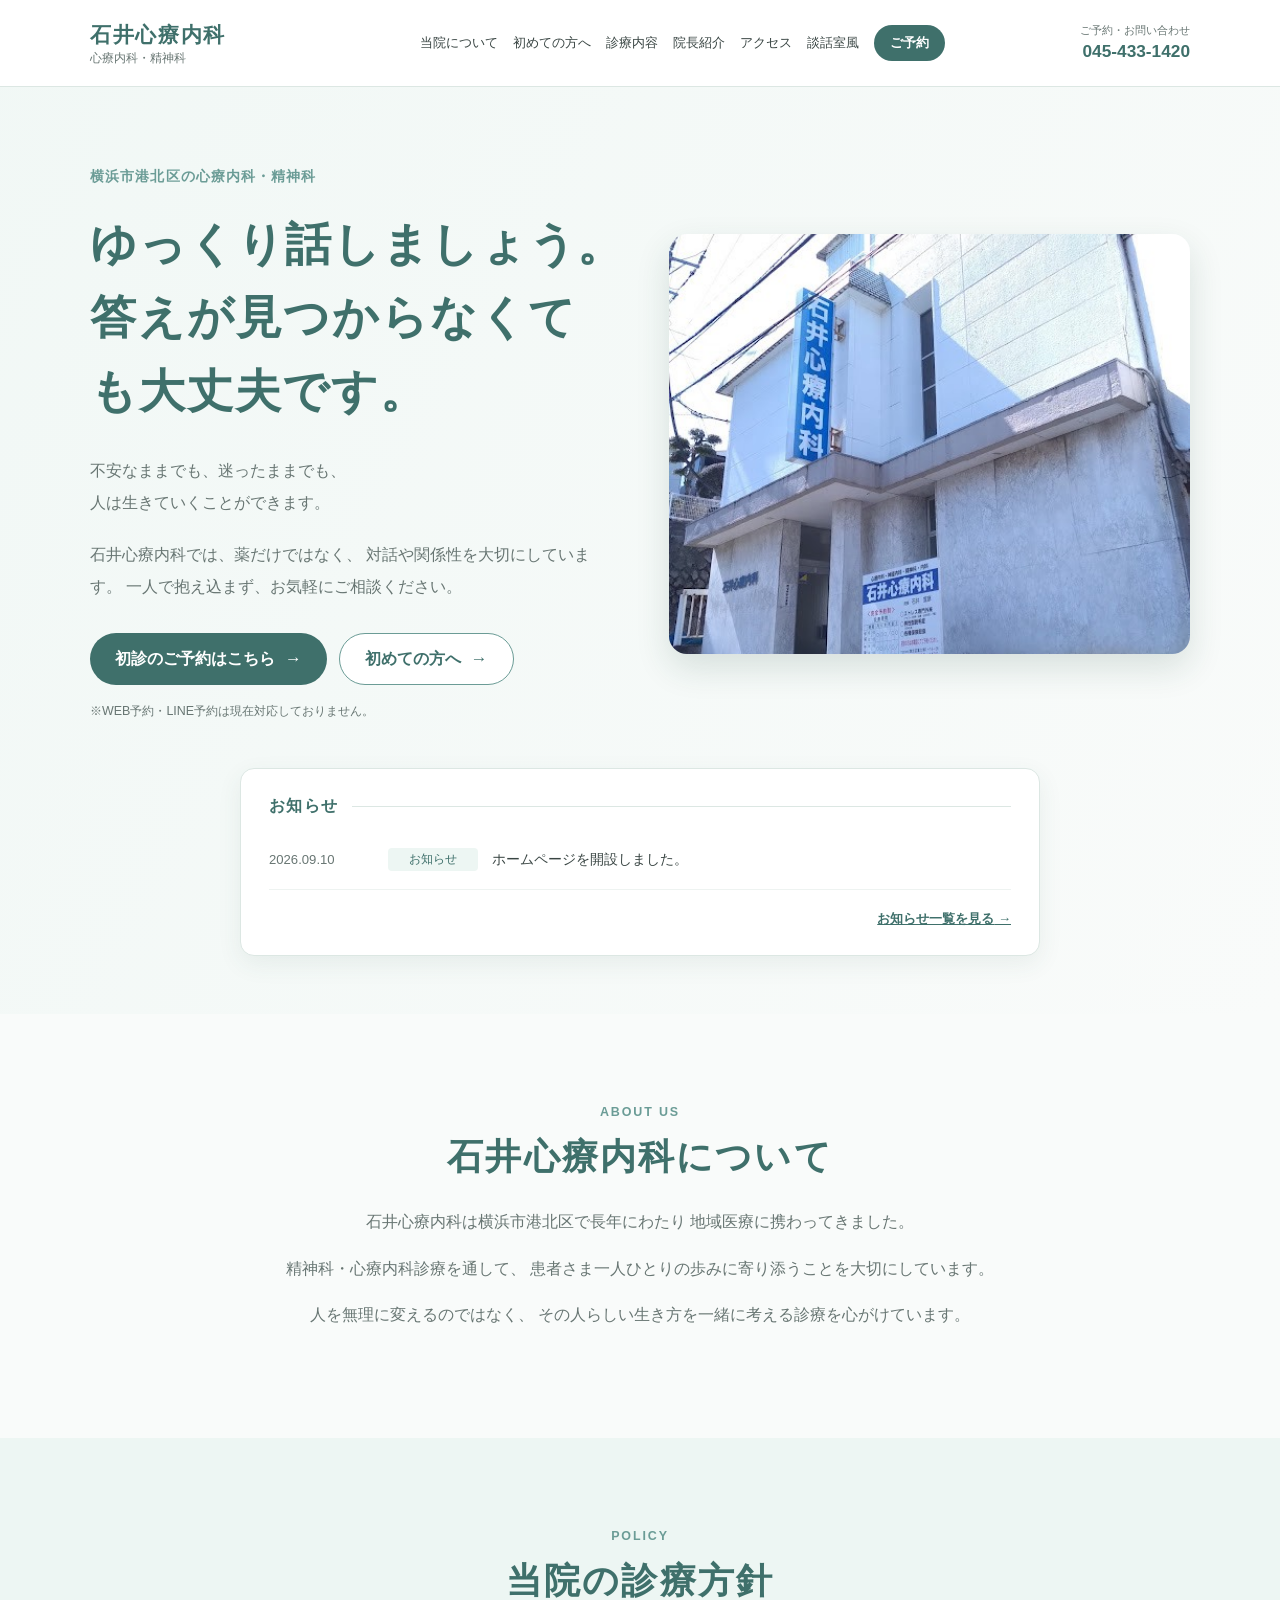
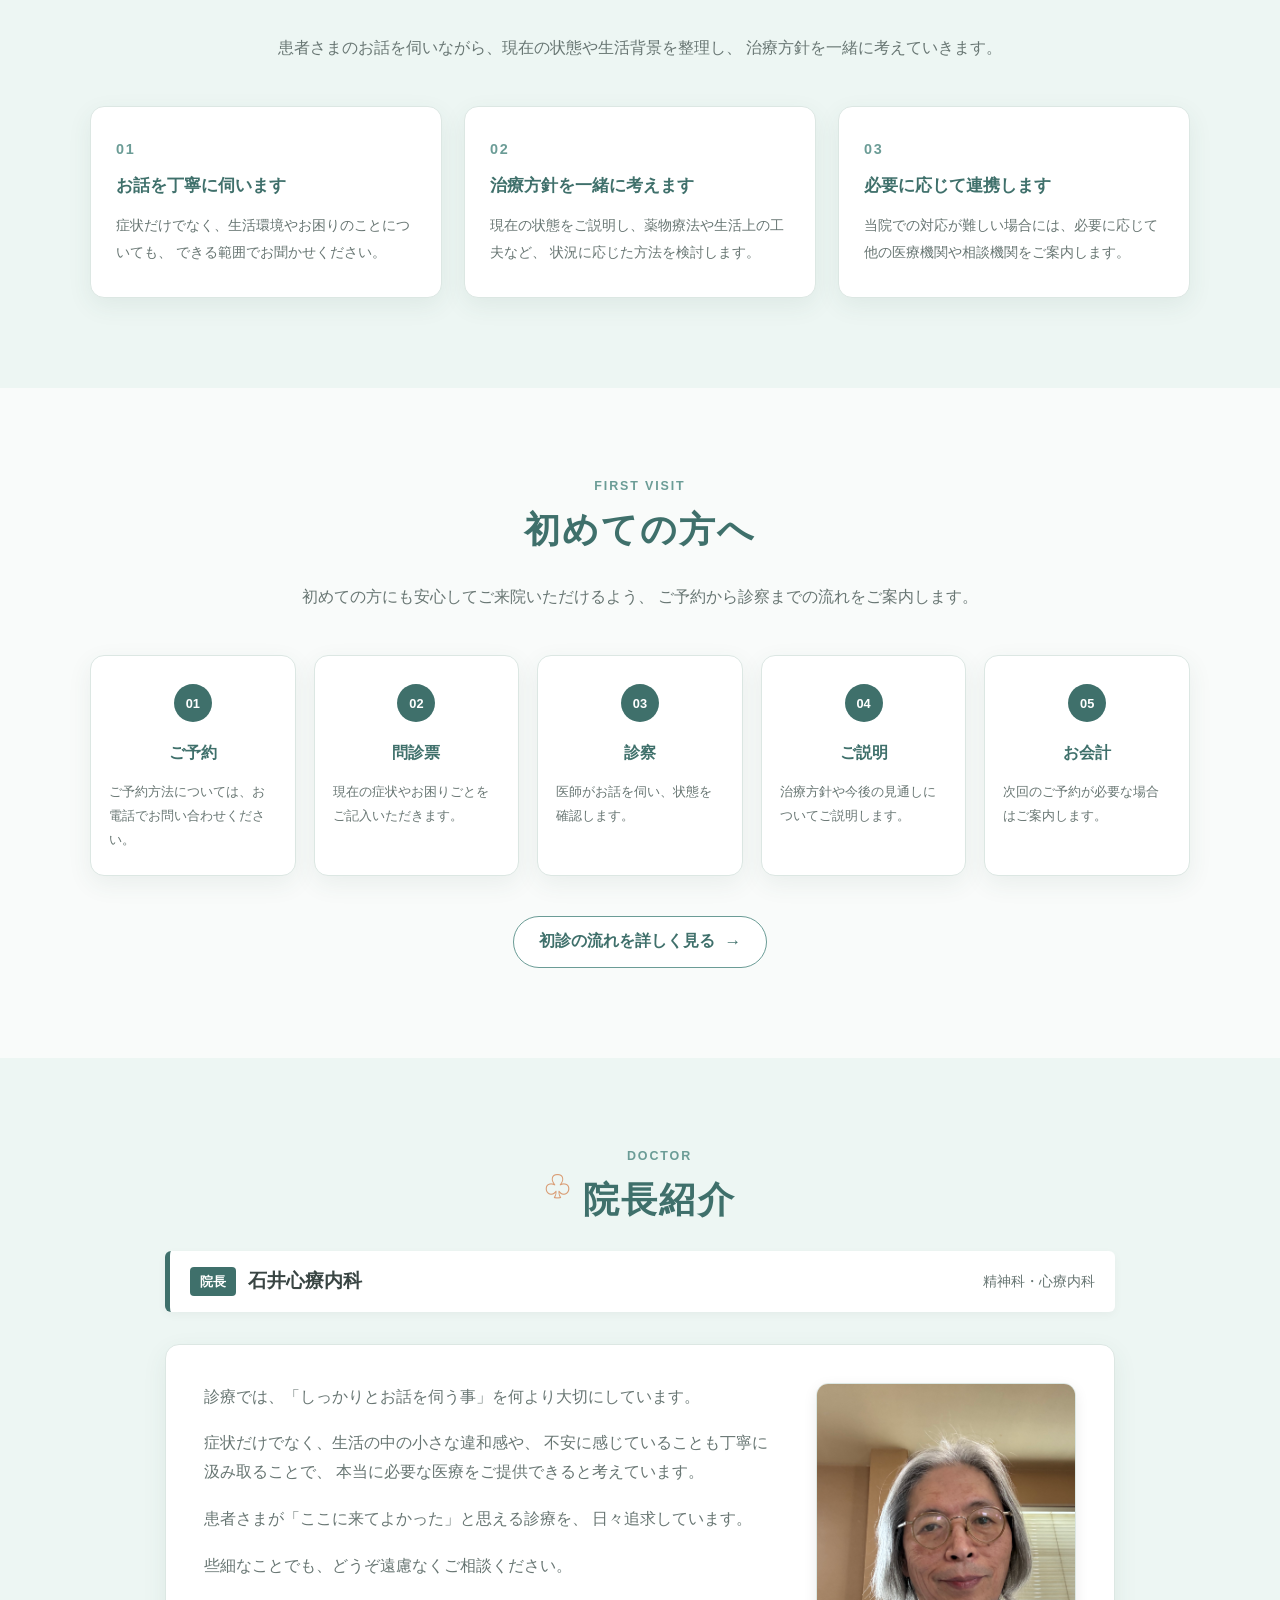
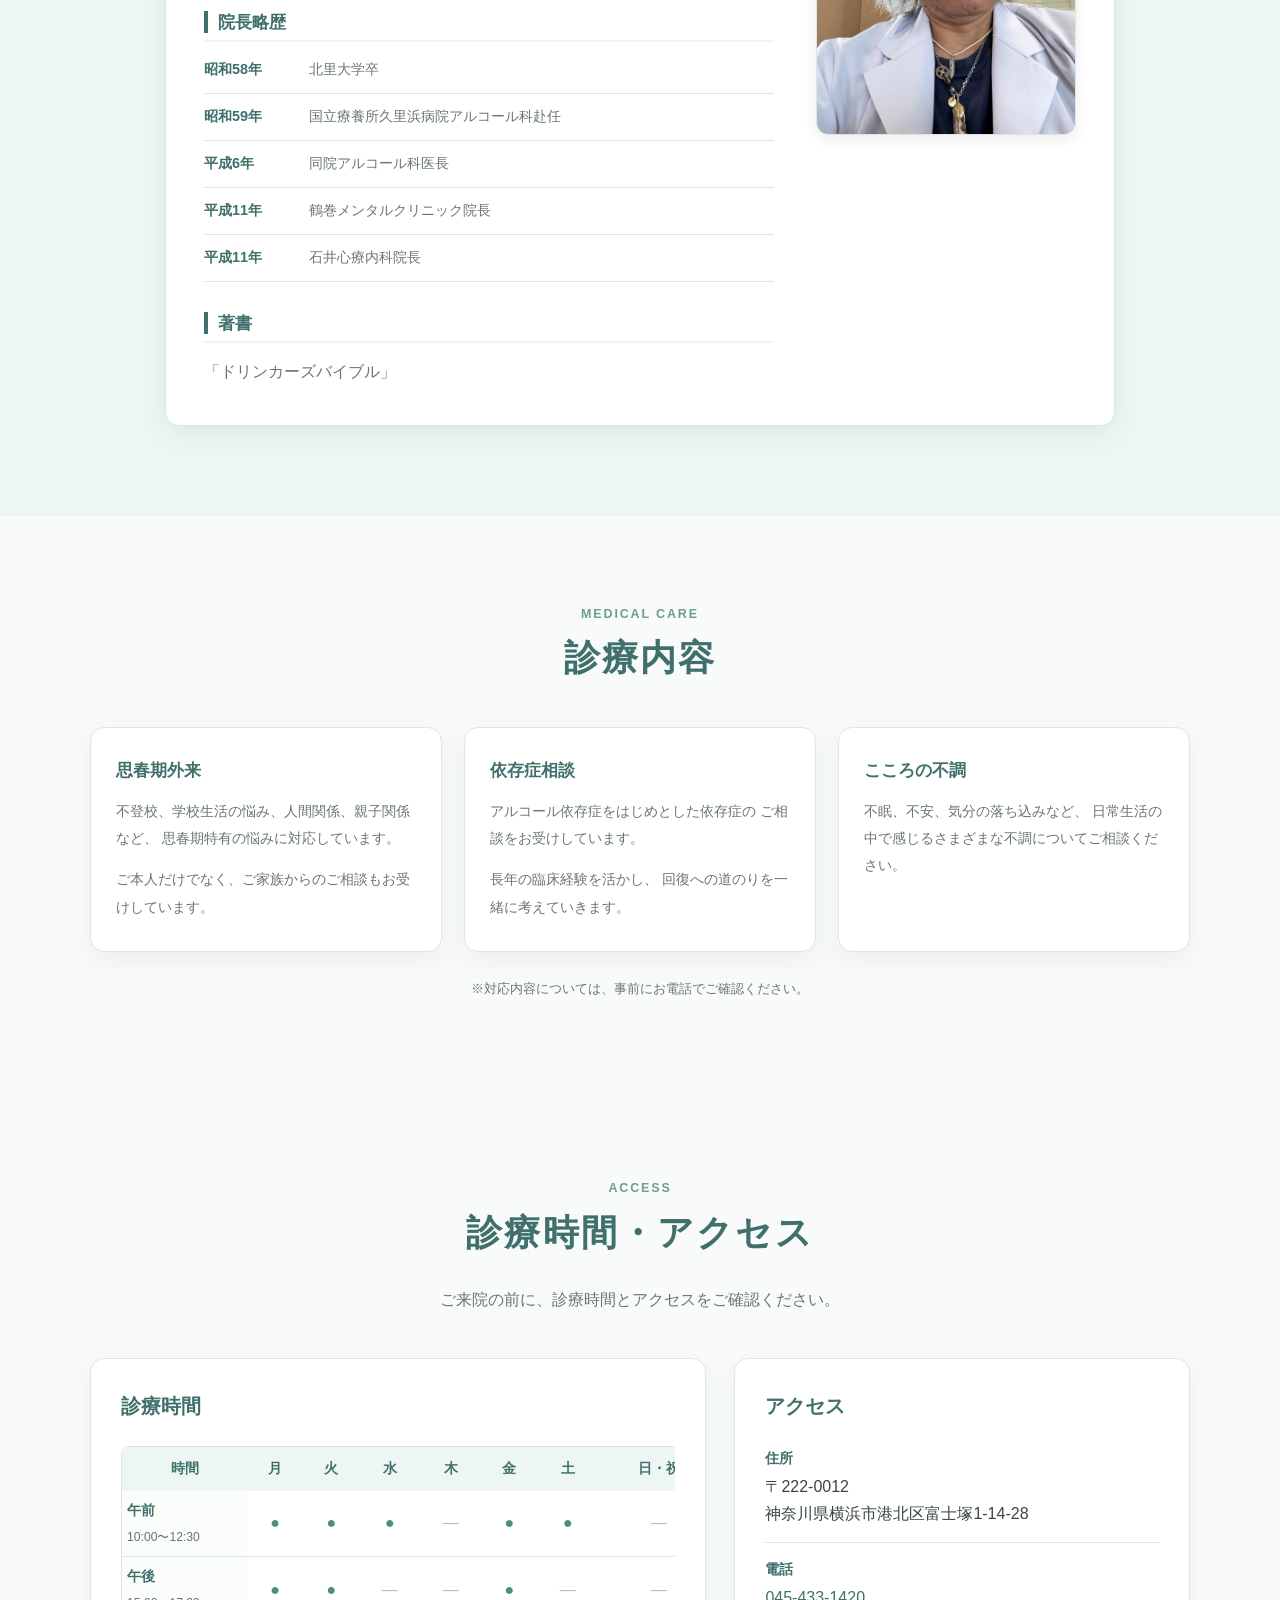
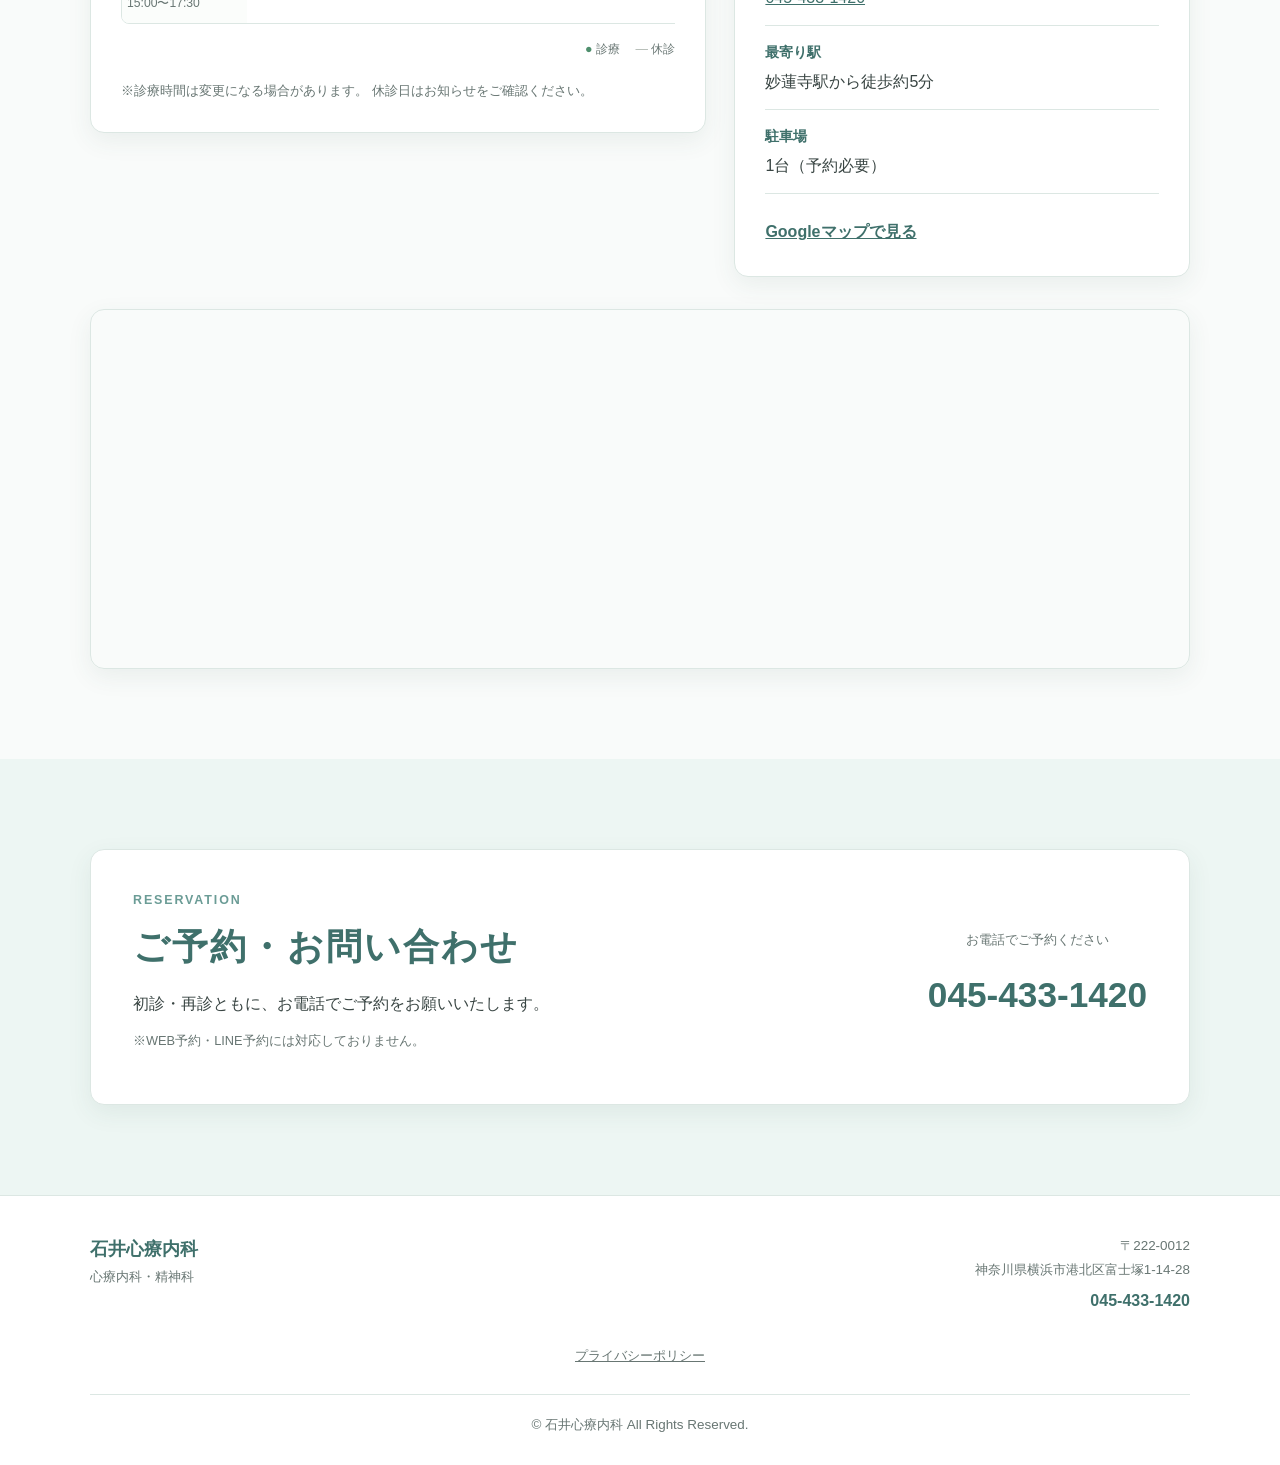
==== commit daac86c6: "Refactor hero heading in index.html" ====
--- a/index.html
+++ b/index.html
@@ -82,11 +82,10 @@
           <div class="hero-content">
             <p class="hero-label">横浜市港北区の心療内科・精神科</p>
 
-            <h1>
-              ゆっくり話しましょう。<br>
-              答えが見つからなくても大丈夫です。
-            </h1>
-
+           <h1>
+  <span class="hero-heading-line">ゆっくり話しましょう。</span><br>
+  答えが見つからなくても大丈夫です。
+</h1>
             <p class="hero-text">
               不安なままでも、迷ったままでも、<br>
               人は生きていくことができます。
--- a/style.css
+++ b/style.css
@@ -1,2068 +1,660 @@
+:root {
+  --main-color: #6b9c96;
+  --main-dark: #3f706b;
+  --sub-color: #edf6f3;
+  --accent-color: #d99b72;
+  --text-color: #394543;
+  --light-text: #687673;
+  --border-color: #dce7e3;
+  --white: #ffffff;
+  --background: #f9fbfa;
+  --shadow: 0 8px 24px rgba(46, 88, 79, 0.08);
+  --radius: 14px;
+}
+
 /* =========================
-
    基本設定
-
 ========================= */
 
-
-
-:root {
-
-  --main-color: #6b9c96;
-
-  --main-dark: #3f706b;
-
-  --sub-color: #edf6f3;
-
-  --accent-color: #d99b72;
-
-  --text-color: #394543;
-
-  --light-text: #687673;
-
-  --border-color: #dce7e3;
-
-  --white: #ffffff;
-
-  --background: #f9fbfa;
-
-  --shadow: 0 8px 24px rgba(46, 88, 79, 0.08);
-
-  --radius: 14px;
-
-}
-
-
-
 * {
-
   box-sizing: border-box;
-
-}
-
-
+}
 
 html {
-
   scroll-behavior: smooth;
-
-}
-
-
+  overflow-x: hidden;
+}
 
 body {
-
   margin: 0;
-
   color: var(--text-color);
-
   background: var(--background);
-
   font-family:
-
     -apple-system,
-
     BlinkMacSystemFont,
-
     "Hiragino Kaku Gothic ProN",
-
     "Hiragino Sans",
-
     "Yu Gothic",
-
     "Meiryo",
-
     sans-serif;
-
+  font-size: 16px;
   line-height: 1.8;
-
-}
-
-
-
-body,
-
-button,
-
-input,
-
-textarea,
-
-select {
-
-  font-size: 16px;
-
-}
-
-
+  overflow-x: hidden;
+}
 
 a {
-
   color: inherit;
-
   text-decoration: none;
-
-}
-
-
+}
+
+a:hover {
+  opacity: 0.78;
+}
 
 a:focus-visible,
-
 button:focus-visible {
-
   outline: 3px solid #f0a66e;
-
   outline-offset: 3px;
-
-}
-
-
+}
 
 img {
-
   display: block;
-
+  max-width: 100%;
+  height: auto;
+}
+
+.container {
+  width: min(1100px, calc(100% - 40px));
+  margin: 0 auto;
+}
+
+.section {
+  padding: 90px 0;
+}
+
+.policy-section,
+.doctor-section,
+.reservation-section {
+  background: var(--sub-color);
+}
+
+.section-label {
+  margin: 0 0 8px;
+  color: var(--main-color);
+  font-size: 0.78rem;
+  font-weight: bold;
+  letter-spacing: 0.15em;
+  line-height: 1.4;
+  text-align: center;
+}
+
+.section-title {
+  margin: 0 0 24px;
+  color: var(--main-dark);
+  font-size: clamp(1.7rem, 3vw, 2.25rem);
+  letter-spacing: 0.06em;
+  line-height: 1.5;
+  text-align: center;
+}
+
+.section-lead {
+  max-width: 780px;
+  margin: 0 auto 18px;
+  color: var(--light-text);
+  line-height: 2;
+  text-align: center;
+}
+
+.section-text {
+  max-width: 760px;
+  margin: 0 auto;
+  color: var(--light-text);
+  text-align: center;
+}
+
+.section-text p {
+  margin: 0 0 18px;
+}
+
+.visually-hidden {
+  position: absolute;
+  width: 1px;
+  height: 1px;
+  padding: 0;
+  margin: -1px;
+  overflow: hidden;
+  clip: rect(0, 0, 0, 0);
+  white-space: nowrap;
+  border: 0;
+}
+
+/* =========================
+   ヘッダー
+========================= */
+
+.site-header {
+  position: relative;
+  z-index: 10;
+  background: var(--white);
+  border-bottom: 1px solid var(--border-color);
+}
+
+.site-header .container {
+  display: flex;
+  align-items: center;
+  justify-content: space-between;
+  gap: 20px;
+  min-height: 86px;
+}
+
+.site-logo {
+  flex-shrink: 0;
+}
+
+.site-logo a {
+  display: flex;
+  flex-direction: column;
+  line-height: 1.4;
+}
+
+.site-logo strong {
+  color: var(--main-dark);
+  font-size: 1.3rem;
+  letter-spacing: 0.08em;
+  white-space: nowrap;
+}
+
+.site-logo span {
+  color: var(--light-text);
+  font-size: 0.72rem;
+  white-space: nowrap;
+}
+
+.global-nav {
+  margin-left: auto;
+}
+
+.global-nav ul {
+  display: flex;
+  align-items: center;
+  gap: 15px;
+  margin: 0;
+  padding: 0;
+  list-style: none;
+}
+
+.global-nav a {
+  display: block;
+  padding: 8px 0;
+  color: var(--text-color);
+  font-size: 0.84rem;
+  line-height: 1.4;
+  white-space: nowrap;
+}
+
+.global-nav a:hover {
+  color: var(--main-color);
+  opacity: 1;
+}
+
+/* ヘッダー内の予約ボタン */
+
+.global-nav .nav-reservation {
+  padding: 9px 16px;
+  color: var(--white);
+  background: var(--main-dark);
+  border-radius: 999px;
+  font-size: 0.82rem;
+  font-weight: bold;
+  white-space: nowrap;
+  transition:
+    background-color 0.2s ease,
+    transform 0.2s ease,
+    box-shadow 0.2s ease;
+}
+
+.global-nav .nav-reservation:hover {
+  color: var(--white);
+  background: #315e59;
+  opacity: 1;
+  transform: translateY(-1px);
+  box-shadow: 0 5px 12px rgba(63, 112, 107, 0.18);
+}
+
+/* ヘッダー予約ボタンには矢印を付けない */
+
+.global-nav .nav-reservation::after {
+  content: none;
+}
+
+/* ヘッダー電話番号の改行防止 */
+
+.header-contact {
+  display: flex;
+  flex-shrink: 0;
+  flex-direction: column;
+  min-width: 225px;
+  color: var(--light-text);
+  text-align: right;
+  line-height: 1.4;
+  white-space: nowrap;
+}
+
+.header-contact span,
+.header-contact a {
+  white-space: nowrap;
+}
+
+.header-contact span {
+  font-size: 0.68rem;
+}
+
+.header-contact a {
+  color: var(--main-dark);
+  font-size: 1.08rem;
+  font-weight: bold;
+}
+
+/* =========================
+   メインビジュアル
+========================= */
+
+.hero {
+  padding: 78px 0 58px;
+  background:
+    linear-gradient(
+      120deg,
+      rgba(237, 246, 243, 0.65),
+      rgba(249, 251, 250, 0.95)
+    );
+}
+
+.hero-grid {
+  display: grid;
+  grid-template-columns: minmax(0, 1fr) minmax(0, 1fr);
+  align-items: center;
+  gap: 58px;
+}
+
+.hero-content {
+  min-width: 0;
+}
+
+.hero-label {
+  margin: 0 0 18px;
+  color: var(--main-color);
+  font-size: 0.86rem;
+  font-weight: bold;
+  letter-spacing: 0.08em;
+}
+
+.hero h1 {
+  margin: 0 0 26px;
+  color: var(--main-dark);
+  font-size: clamp(1.8rem, 3.6vw, 3rem);
+  letter-spacing: 0.04em;
+  line-height: 1.6;
+}
+
+.hero-text {
+  margin: 0 0 20px;
+  color: var(--light-text);
+  line-height: 2;
+}
+
+.hero-buttons {
+  display: flex;
+  flex-wrap: wrap;
+  gap: 12px;
+  margin-top: 30px;
+}
+
+/* 共通ボタン */
+
+.button {
+  display: inline-flex;
+  align-items: center;
+  justify-content: center;
+  min-height: 52px;
+  padding: 12px 25px;
+  border-radius: 999px;
+  font-weight: bold;
+  line-height: 1.4;
+  text-align: center;
+  white-space: nowrap;
+  transition:
+    transform 0.2s ease,
+    box-shadow 0.2s ease,
+    opacity 0.2s ease;
+}
+
+.button:hover {
+  opacity: 1;
+  transform: translateY(-2px);
+  box-shadow: 0 7px 15px rgba(63, 112, 107, 0.16);
+}
+
+.button-primary {
+  color: var(--white);
+  background: var(--main-dark);
+}
+
+.button-primary:hover {
+  color: var(--white);
+  background: #315e59;
+}
+
+/* セカンダリーボタン */
+
+.button-secondary {
+  color: var(--main-dark);
+  background: var(--white);
+  border: 1px solid var(--main-color);
+}
+
+.button-secondary:hover {
+  color: var(--main-dark);
+  background: var(--sub-color);
+}
+
+/* ボタンの矢印 */
+
+.button::after {
+  content: "→";
+  display: inline-block;
+  margin-left: 10px;
+  font-size: 1.05em;
+  transition: transform 0.2s ease;
+}
+
+.button:hover::after {
+  transform: translateX(4px);
+}
+
+.hero-note {
+  margin: 15px 0 0;
+  color: var(--light-text);
+  font-size: 0.78rem;
+}
+
+.hero-image {
   width: 100%;
-
-  max-width: 100%;
-
-  height: auto;
-
-}
-
-
-
-.container {
-
-  width: min(1100px, calc(100% - 40px));
-
-  margin: 0 auto;
-
-}
-
-
-
-.narrow-container {
-
-  max-width: 850px;
-
-}
-
-
-
-.section {
-
-  padding: 90px 0;
-
-}
-
-
-
-.pale-section,
-
-.policy-section,
-
-.doctor-section {
-
+  overflow: hidden;
+  border-radius: 18px;
+  box-shadow: 0 14px 34px rgba(30, 70, 55, 0.14);
+}
+
+.hero-image img {
+  width: 100%;
+  height: 420px;
+  object-fit: cover;
+  object-position: center center;
+}
+
+/* =========================
+   お知らせ
+========================= */
+
+.news-box {
+  max-width: 800px;
+  margin: 46px auto 0;
+  padding: 23px 28px;
+  background: var(--white);
+  border: 1px solid var(--border-color);
+  border-radius: var(--radius);
+  box-shadow: var(--shadow);
+}
+
+.news-heading {
+  display: flex;
+  align-items: center;
+  gap: 14px;
+  margin-bottom: 14px;
+}
+
+.news-heading h2 {
+  flex-shrink: 0;
+  margin: 0;
+  color: var(--main-dark);
+  font-size: 1rem;
+  letter-spacing: 0.08em;
+}
+
+.news-heading-line {
+  flex: 1;
+  height: 1px;
+  background: var(--border-color);
+}
+
+.news-list {
+  margin: 0;
+  padding: 0;
+  list-style: none;
+}
+
+.news-item {
+  display: grid;
+  grid-template-columns: 105px 90px minmax(0, 1fr);
+  align-items: center;
+  gap: 14px;
+  padding-top: 12px;
+}
+
+.news-item time {
+  color: var(--light-text);
+  font-size: 0.82rem;
+  white-space: nowrap;
+}
+
+.news-label {
+  display: inline-block;
+  padding: 3px 9px;
+  color: var(--main-dark);
   background: var(--sub-color);
-
-}
-
-
-
-.section-title {
-
+  border-radius: 4px;
+  font-size: 0.72rem;
+  line-height: 1.5;
+  text-align: center;
+  white-space: nowrap;
+}
+
+.news-item p {
+  margin: 0;
+  font-size: 0.88rem;
+}
+
+.news-more {
+  margin-top: 16px;
+  padding-top: 14px;
+  border-top: 1px solid #eef3f1;
+  text-align: right;
+}
+
+.news-more a {
+  color: var(--main-dark);
+  font-size: 0.82rem;
+  font-weight: bold;
+  text-decoration: underline;
+}
+
+.news-more a::after {
+  content: " →";
+}
+
+/* =========================
+   診療方針
+========================= */
+
+.policy-grid,
+.medical-grid {
+  display: grid;
+  grid-template-columns: repeat(3, minmax(0, 1fr));
+  gap: 22px;
+  margin-top: 42px;
+}
+
+.policy-card,
+.medical-card {
+  padding: 30px 25px;
+  background: var(--white);
+  border: 1px solid var(--border-color);
+  border-radius: var(--radius);
+  box-shadow: var(--shadow);
+  transition:
+    transform 0.2s ease,
+    box-shadow 0.2s ease;
+}
+
+.policy-card:hover,
+.medical-card:hover {
+  transform: translateY(-4px);
+  box-shadow: 0 12px 28px rgba(46, 88, 79, 0.13);
+}
+
+.policy-number {
+  display: block;
+  margin-bottom: 10px;
+  color: var(--main-color);
+  font-size: 0.9rem;
+  font-weight: bold;
+  letter-spacing: 0.12em;
+}
+
+.policy-card h3,
+.medical-card h3 {
   margin: 0 0 14px;
-
-  color: var(--main-dark);
-
-  font-size: clamp(1.6rem, 3vw, 2.2rem);
-
-  letter-spacing: 0.06em;
-
+  color: var(--main-dark);
+  font-size: 1.06rem;
   line-height: 1.5;
-
+}
+
+.policy-card p,
+.medical-card p {
+  margin: 0;
+  color: var(--light-text);
+  font-size: 0.9rem;
+  line-height: 1.9;
+}
+
+.medical-card p + p {
+  margin-top: 14px;
+}
+
+.medical-note {
+  margin: 25px 0 0;
+  color: var(--light-text);
+  font-size: 0.8rem;
   text-align: center;
-
-}
-
-
-
-.section-lead {
-
-  max-width: 720px;
-
-  margin: 0 auto 42px;
-
-  color: var(--light-text);
-
+}
+
+/* =========================
+   初診の流れ
+========================= */
+
+.flow {
+  display: grid;
+  grid-template-columns: repeat(5, minmax(0, 1fr));
+  gap: 18px;
+  margin-top: 42px;
+}
+
+.flow-item {
+  position: relative;
+  min-height: 190px;
+  padding: 28px 18px 22px;
+  background: var(--white);
+  border: 1px solid var(--border-color);
+  border-radius: 14px;
+  box-shadow: var(--shadow);
   text-align: center;
-
-}
-
-
-
-.visually-hidden {
-
-  position: absolute;
-
-  width: 1px;
-
-  height: 1px;
-
-  padding: 0;
-
-  margin: -1px;
-
-  overflow: hidden;
-
-  clip: rect(0, 0, 0, 0);
-
-  white-space: nowrap;
-
-  border: 0;
-
-}
-
-
+  transition:
+    transform 0.2s ease,
+    box-shadow 0.2s ease;
+}
+
+.flow-item:hover {
+  transform: translateY(-4px);
+  box-shadow: 0 12px 28px rgba(46, 88, 79, 0.13);
+}
+
+.flow-number {
+  display: grid;
+  place-items: center;
+  width: 38px;
+  height: 38px;
+  margin: 0 auto 17px;
+  color: var(--white);
+  background: var(--main-dark);
+  border-radius: 50%;
+  font-size: 0.8rem;
+  font-weight: bold;
+}
+
+.flow-item h3 {
+  margin: 0 0 12px;
+  color: var(--main-dark);
+  font-size: 1rem;
+}
+
+.flow-item p {
+  margin: 0;
+  color: var(--light-text);
+  font-size: 0.84rem;
+  line-height: 1.8;
+  text-align: left;
+}
+
+.center-button {
+  margin-top: 40px;
+  text-align: center;
+}
 
 /* =========================
-
-   ボタン
-
-========================= */
-
-
-
-.button {
-
-  display: inline-flex;
-
-  align-items: center;
-
-  justify-content: center;
-
-  min-height: 52px;
-
-  padding: 12px 24px;
-
-  border-radius: 999px;
-
-  font-weight: bold;
-
-  line-height: 1.4;
-
-  text-align: center;
-
-  transition: 0.2s ease;
-
-}
-
-
-
-.button:hover {
-
-  opacity: 0.8;
-
-  transform: translateY(-2px);
-
-}
-
-
-
-.button-primary {
-
-  color: var(--white);
-
-  background: var(--main-dark);
-
-}
-
-
-
-.button-secondary {
-
-  color: var(--main-dark);
-
-  background: var(--white);
-
-  border: 1px solid var(--main-color);
-
-}
-
-
-
-.center-button {
-
-  margin-top: 40px;
-
-  text-align: center;
-
-}
-
-
-
-/* =========================
-
-   ヘッダー
-
-========================= */
-
-
-
-.site-header {
-
-  position: static;
-
-  background: var(--white);
-
-  border-bottom: 1px solid var(--border-color);
-
-}
-
-
-
-.site-header .container {
-
-  display: flex;
-
-  align-items: center;
-
-  justify-content: space-between;
-
-  gap: 24px;
-
-  min-height: 86px;
-
-}
-
-
-
-.site-logo {
-
-  flex-shrink: 0;
-
-}
-
-
-
-.global-nav {
-
-  margin-left: auto;
-
-}
-
-
-
-.global-nav ul {
-
-  display: flex;
-
-  align-items: center;
-
-  gap: 18px;
-
-  margin: 0;
-
-  padding: 0;
-
-  list-style: none;
-
-}
-
-
-
-.global-nav li {
-
-  margin: 0;
-
-  padding: 0;
-
-}
-
-
-
-.global-nav a {
-
-  display: block;
-
-  padding: 8px 0;
-
-  color: var(--text-color);
-
-  font-size: 0.88rem;
-
-  line-height: 1.4;
-
-  white-space: nowrap;
-
-}
-
-
-
-.global-nav a:hover {
-
-  color: var(--main-color);
-
-}
-
-
-
-.global-nav li:last-child a {
-
-  padding: 9px 16px;
-
-  color: var(--white);
-
-  background: var(--main-dark);
-
-  border-radius: 999px;
-
-  font-weight: bold;
-
-}
-
-
-
-/* =========================
-
-   メインビジュアル
-
-========================= */
-
-
-
-.hero {
-
-  padding: 72px 0 56px;
-
-}
-
-
-
-.hero-grid {
-
-  display: grid;
-
-  grid-template-columns: minmax(0, 1fr) minmax(0, 1fr);
-
-  align-items: center;
-
-  gap: 56px;
-
-}
-
-}
-
-
-
-.hero-image {
-
-  width: 100%;
-
-  overflow: hidden;
-
-  border-radius: 18px;
-
-  box-shadow: 0 12px 30px rgba(30, 70, 55, 0.12);
-
-}
-
-
-
-.hero-image img {
-
-  display: block;
-
-  width: 100%;
-
-  height: 420px;
-
-  object-fit: cover;
-
-}
-
-
-
-/* =========================
-
-   お悩みカード
-
-========================= */
-
-
-
-.concern-grid {
-
-  display: grid;
-
-  grid-template-columns: repeat(3, minmax(0, 1fr));
-
-  gap: 20px;
-
-  margin-top: 36px;
-
-}
-
-
-
-.concern-card {
-
-  display: flex;
-
-  flex-direction: column;
-
-  align-items: center;
-
-  justify-content: center;
-
-  min-height: 150px;
-
-  padding: 26px 20px;
-
-  background: var(--white);
-
-  border: 1px solid var(--border-color);
-
-  border-radius: var(--radius);
-
-  box-shadow: var(--shadow);
-
-  text-align: center;
-
-}
-
-
-
-.concern-card .icon {
-
-  display: grid;
-
-  place-items: center;
-
-  width: 40px;
-
-  height: 40px;
-
-  margin-bottom: 14px;
-
-  color: var(--main-dark);
-
-  background: var(--sub-color);
-
-  border-radius: 50%;
-
-  font-size: 0.85rem;
-
-  letter-spacing: 0.05em;
-
-}
-
-
-
-.concern-card h3 {
-
-  margin: 0;
-
-  color: var(--text-color);
-
-  font-size: 0.98rem;
-
-  line-height: 1.6;
-
-}
-
-
-
-/* =========================
-
-   初めての方へ：診療までの流れ
-
-========================= */
-
-
-
-.flow {
-
-  display: grid;
-
-  grid-template-columns: repeat(5, minmax(0, 1fr));
-
-  gap: 18px;
-
-  margin-top: 40px;
-
-  counter-reset: flow-number;
-
-}
-
-
-
-.flow-item {
-
-  position: relative;
-
-  min-height: 190px;
-
-  padding: 58px 18px 24px;
-
-  background: var(--white);
-
-  border: 1px solid var(--border-color);
-
-  border-radius: 16px;
-
-  box-shadow: var(--shadow);
-
-  text-align: center;
-
-  counter-increment: flow-number;
-
-}
-
-
-
-.flow-item::before {
-
-  content: counter(flow-number, decimal-leading-zero);
-
-  position: absolute;
-
-  top: 20px;
-
-  left: 50%;
-
-  display: grid;
-
-  place-items: center;
-
-  width: 38px;
-
-  height: 38px;
-
-  color: var(--white);
-
-  background: var(--main-dark);
-
-  border-radius: 50%;
-
-  font-size: 0.8rem;
-
-  font-weight: bold;
-
-  letter-spacing: 0.04em;
-
-  transform: translateX(-50%);
-
-}
-
-
-
-.flow-item:not(:last-child)::after {
-
-  content: "→";
-
-  position: absolute;
-
-  top: 50%;
-
-  right: -17px;
-
-  z-index: 2;
-
-  color: var(--main-color);
-
-  font-size: 1.3rem;
-
-  font-weight: bold;
-
-  transform: translateY(-50%);
-
-}
-
-
-
-.flow-item h3 {
-
-  margin: 0 0 14px;
-
-  color: var(--main-dark);
-
-  font-size: 1rem;
-
-  line-height: 1.5;
-
-}
-
-
-
-.flow-item p {
-
-  margin: 0;
-
-  color: var(--light-text);
-
-  font-size: 0.85rem;
-
-  line-height: 1.8;
-
-  text-align: left;
-
-}
-
-
-
-/* =========================
-
-   診療時間・アクセス
-
-========================= */
-
-
-
-.clinic-info {
-
-  display: grid;
-
-  grid-template-columns: minmax(0, 1.4fr) minmax(300px, 0.8fr);
-
-  gap: 28px;
-
-  align-items: start;
-
-  margin-top: 40px;
-
-}
-
-
-
-.info-card {
-
-  padding: 30px;
-
-  background: var(--white);
-
-  border: 1px solid var(--border-color);
-
-  border-radius: var(--radius);
-
-  box-shadow: var(--shadow);
-
-}
-
-
-
-.info-card h3 {
-
-  margin: 0 0 22px;
-
-  color: var(--main-dark);
-
-  font-size: 1.25rem;
-
-  line-height: 1.5;
-
-}
-
-
-
-/* 診療時間テーブル */
-
-
-
-.table-wrap {
-
-  width: 100%;
-
-  overflow-x: auto;
-
-  -webkit-overflow-scrolling: touch;
-
-}
-
-
-
-.hours-table {
-
-  width: 100%;
-
-  table-layout: fixed;
-
-  border: 1px solid var(--border-color);
-
-  border-radius: 12px;
-
-  border-spacing: 0;
-
-  border-collapse: separate;
-
-  overflow: hidden;
-
-  background: var(--white);
-
-  font-size: 0.88rem;
-
-}
-
-
-
-.hours-table th,
-
-.hours-table td {
-
-  height: 64px;
-
-  padding: 10px 6px;
-
-  border-bottom: 1px solid var(--border-color);
-
-  text-align: center;
-
-  vertical-align: middle;
-
-}
-
-
-
-.hours-table thead th {
-
-  height: 44px;
-
-  color: var(--main-dark);
-
-  background: var(--sub-color);
-
-  font-size: 0.82rem;
-
-  font-weight: bold;
-
-  white-space: nowrap;
-
-}
-
-
-
-.hours-table thead th:first-child {
-
-  width: 130px;
-
-}
-
-
-
-.hours-table tbody th {
-
-  color: var(--text-color);
-
-  background: #fbfdfb;
-
-  text-align: left;
-
-  font-weight: normal;
-
-}
-
-
-
-.hours-table tbody tr:nth-child(even) {
-
-  background: #fcfefd;
-
-}
-
-
-
-.hours-table tr:last-child th,
-
-.hours-table tr:last-child td {
-
-  border-bottom: none;
-
-}
-
-
-
-.hours-table td {
-
-  color: #4f8f6d;
-
-  font-size: 1.05rem;
-
-  font-weight: bold;
-
-}
-
-
-
-.hours-table td.closed {
-
-  color: #b7beb9;
-
-  font-weight: normal;
-
-}
-
-
-
-.period-name,
-
-.period-time {
-
-  display: block;
-
-}
-
-
-
-.period-name {
-
-  margin-bottom: 4px;
-
-  color: var(--main-dark);
-
-  font-size: 0.9rem;
-
-  font-weight: bold;
-
-}
-
-
-
-.period-time {
-
-  color: var(--light-text);
-
-  font-size: 0.78rem;
-
-  white-space: nowrap;
-
-}
-
-
-
-.hours-legend {
-
-  margin: 14px 0 0;
-
-  color: var(--light-text);
-
-  font-size: 0.78rem;
-
-  text-align: right;
-
-}
-
-
-
-.open-mark {
-
-  color: #4f8f6d;
-
-  font-weight: bold;
-
-}
-
-
-
-.closed-mark {
-
-  color: #aeb6b0;
-
-}
-
-
-
-/* アクセス情報 */
-
-
-
-.access-list {
-
-  margin: 0;
-
-  padding: 0;
-
-  list-style: none;
-
-}
-
-
-
-.access-list li {
-
-  padding: 14px 0;
-
-  border-bottom: 1px solid var(--border-color);
-
-  color: var(--text-color);
-
-  line-height: 1.7;
-
-}
-
-
-
-.access-list li:first-child {
-
-  padding-top: 0;
-
-}
-
-
-
-.access-list strong {
-
-  display: block;
-
-  margin-bottom: 3px;
-
-  color: var(--main-dark);
-
-  font-size: 0.9rem;
-
-}
-
-
-
-.access-list a {
-
-  color: var(--main-dark);
-
-  text-decoration: underline;
-
-}
-
-
-
-.map-link {
-
-  display: inline-block;
-
-  margin-top: 24px;
-
-  color: var(--main-dark);
-
-  font-weight: bold;
-
-  text-decoration: underline;
-
-}
-
-
-
-.table-note {
-
-  margin: 18px 0 0;
-
-  color: var(--light-text);
-
-  font-size: 0.8rem;
-
-  line-height: 1.7;
-
-}
-
-
-
-/* =========================
-
-   フッター
-
-========================= */
-
-
-
-.site-footer {
-
-  padding: 28px 0;
-
-  color: var(--light-text);
-
-  background: var(--white);
-
-  border-top: 1px solid var(--border-color);
-
-  text-align: center;
-
-}
-
-
-
-.site-footer p {
-
-  margin: 0;
-
-  font-size: 0.85rem;
-
-}
-
-
-
-/* =========================
-
-   タブレット・スマートフォン
-
-========================= */
-
-
-
-@media (max-width: 1000px) {
-
-  .flow {
-
-    grid-template-columns: repeat(3, minmax(0, 1fr));
-
-  }
-
-
-
-  .flow-item:not(:last-child)::after {
-
-    display: none;
-
-  }
-
-}
-
-
-
-@media (max-width: 800px) {
-
-  .site-header .container {
-
-    display: block;
-
-    min-height: auto;
-
-    padding-top: 18px;
-
-    padding-bottom: 18px;
-
-  }
-
-
-
-  .global-nav {
-
-    margin-top: 14px;
-
-  }
-
-
-
-  .global-nav ul {
-
-    justify-content: center;
-
-    flex-wrap: wrap;
-
-    gap: 6px 12px;
-
-  }
-
-
-
-  .global-nav a {
-
-    font-size: 0.8rem;
-
-  }
-
-
-
-  .global-nav li:last-child a {
-
-    padding: 7px 12px;
-
-  }
-
-
-
-  .hero {
-
-    padding: 48px 0 40px;
-
-  }
-
-
-
-  .hero-grid {
-
-    grid-template-columns: 1fr;
-
-    gap: 32px;
-
-  }
-
-
-
-  .hero-image img {
-
-    height: 280px;
-
-  }
-
-
-
-  .concern-grid {
-
-    grid-template-columns: repeat(2, minmax(0, 1fr));
-
-    gap: 14px;
-
-  }
-
-
-
-  .concern-card {
-
-    min-height: 135px;
-
-    padding: 22px 14px;
-
-  }
-
-
-
-  .concern-card h3 {
-
-    font-size: 0.9rem;
-
-  }
-
-
-
-  .clinic-info {
-
-    grid-template-columns: 1fr;
-
-    gap: 20px;
-
-  }
-
-
-
-  .info-card {
-
-    padding: 24px 18px;
-
-  }
-
-
-
-  .hours-table {
-
-    min-width: 640px;
-
-  }
-
-}
-
-
-
-@media (max-width: 600px) {
-
-  .container {
-
-    width: min(100% - 32px, 1100px);
-
-  }
-
-
-
-  .section {
-
-    padding: 64px 0;
-
-  }
-
-
-
-  .flow {
-
-    grid-template-columns: 1fr;
-
-    gap: 14px;
-
-    margin-top: 30px;
-
-  }
-
-
-
-  .flow-item {
-
-    min-height: auto;
-
-    padding: 24px 22px 24px 78px;
-
-    text-align: left;
-
-  }
-
-
-
-  .flow-item::before {
-
-    top: 50%;
-
-    left: 22px;
-
-    transform: translateY(-50%);
-
-  }
-
-
-
-  .flow-item h3 {
-
-    margin-bottom: 6px;
-
-  }
-
-
-
-  .flow-item p {
-
-    text-align: left;
-
-  }
-
-}
-
-
-
-@media (max-width: 480px) {
-
-  .concern-grid {
-
-    grid-template-columns: 1fr;
-
-  }
-
-}
-
-
-
-/* 診療方針の文章 */
-
-.policy-section .section-lead {
-
-  max-width: 900px;
-
-  line-height: 2;
-
-  text-align: center;
-
-  word-break: normal;
-
-  overflow-wrap: normal;
-
-  line-break: strict;
-
-}
-
-
-
-/* =========================
-
-   お知らせ
-
-========================= */
-
-
-
-.news-box {
-
-  width: 100%;
-
-  max-width: 760px;
-
-  margin-top: 42px;
-
-  padding: 22px 26px;
-
-  background: var(--white);
-
-  border: 1px solid var(--border-color);
-
-  border-radius: var(--radius);
-
-  box-shadow: var(--shadow);
-
-}
-
-
-
-.news-heading {
-
-  display: flex;
-
-  align-items: center;
-
-  gap: 14px;
-
-  margin-bottom: 14px;
-
-}
-
-
-
-.news-heading h2 {
-
-  flex-shrink: 0;
-
-  margin: 0;
-
-  color: var(--main-dark);
-
-  font-size: 1rem;
-
-  letter-spacing: 0.08em;
-
-}
-
-
-
-.news-heading-line {
-
-  flex: 1;
-
-  height: 1px;
-
-  background: var(--border-color);
-
-}
-
-
-
-.news-list {
-
-  margin: 0;
-
-  padding: 0;
-
-  list-style: none;
-
-}
-
-
-
-.news-item {
-
-  display: grid;
-
-  grid-template-columns: 100px 88px minmax(0, 1fr);
-
-  align-items: center;
-
-  gap: 14px;
-
-  padding: 12px 0 0;
-
-}
-
-
-
-.news-item time {
-
-  color: var(--light-text);
-
-  font-size: 0.82rem;
-
-  font-variant-numeric: tabular-nums;
-
-  white-space: nowrap;
-
-}
-
-
-
-.news-label {
-
-  display: inline-block;
-
-  padding: 3px 8px;
-
-  color: var(--main-dark);
-
-  background: var(--sub-color);
-
-  border-radius: 4px;
-
-  font-size: 0.72rem;
-
-  line-height: 1.5;
-
-  text-align: center;
-
-  white-space: nowrap;
-
-}
-
-
-
-.news-item p {
-
-  margin: 0;
-
-  color: var(--text-color);
-
-  font-size: 0.88rem;
-
-  line-height: 1.7;
-
-}
-
-
-
-/* スマートフォン */
-
-@media (max-width: 600px) {
-
-  .news-box {
-
-    margin-top: 32px;
-
-    padding: 20px 18px;
-
-  }
-
-
-
-  .news-item {
-
-    grid-template-columns: 1fr;
-
-    gap: 5px;
-
-    padding-top: 10px;
-
-  }
-
-
-
-  .news-label {
-
-    width: fit-content;
-
-  }
-
-
-
-  .news-item p {
-
-    font-size: 0.85rem;
-
-  }
-
-}
-
-
-
-.news-more {
-
-  margin-top: 16px;
-
-  padding-top: 14px;
-
-  border-top: 1px solid #eef3f1;
-
-  text-align: right;
-
-}
-
-
-
-.news-more a {
-
-  color: var(--main-dark);
-
-  font-size: 0.82rem;
-
-  font-weight: bold;
-
-  text-decoration: underline;
-
-}
-
-
-
-.news-more a::after {
-
-  content: " →";
-
-}
-
-
-
-/* =========================
-
-   お知らせ一覧ページ
-
-========================= */
-
-
-
-.news-archive {
-
-  margin-top: 40px;
-
-  background: var(--white);
-
-  border: 1px solid var(--border-color);
-
-  border-radius: var(--radius);
-
-  box-shadow: var(--shadow);
-
-}
-
-
-
-.news-archive-item {
-
-  padding: 26px 30px;
-
-  border-bottom: 1px solid var(--border-color);
-
-}
-
-
-
-.news-archive-item:last-child {
-
-  border-bottom: none;
-
-}
-
-
-
-.news-archive-meta {
-
-  display: flex;
-
-  align-items: center;
-
-  gap: 14px;
-
-  margin-bottom: 10px;
-
-}
-
-
-
-.news-archive-meta time {
-
-  color: var(--light-text);
-
-  font-size: 0.85rem;
-
-}
-
-
-
-.news-archive-item h2 {
-
-  margin: 0 0 8px;
-
-  color: var(--main-dark);
-
-  font-size: 1.05rem;
-
-  line-height: 1.6;
-
-}
-
-
-
-.news-archive-item p {
-
-  margin: 0;
-
-  color: var(--text-color);
-
-  font-size: 0.9rem;
-
-  line-height: 1.8;
-
-}
-
-
-
-.back-home {
-
-  margin: 30px 0 0;
-
-  text-align: center;
-
-}
-
-
-
-.back-home a {
-
-  color: var(--main-dark);
-
-  font-size: 0.9rem;
-
-  font-weight: bold;
-
-  text-decoration: underline;
-
-}
-
-
-
-@media (max-width: 600px) {
-
-  .news-archive-item {
-
-    padding: 22px 18px;
-
-  }
-
-
-
-  .news-archive-meta {
-
-    align-items: flex-start;
-
-    flex-direction: column;
-
-    gap: 5px;
-
-  }
-
-}
-
-
-
-/* =========================
-
-   談話室風ページ
-
-========================= */
-
-
-
-/* 現在表示中のメニュー */
-
-.global-nav .nav-talk-room a[aria-current="page"] {
-
-  color: var(--main-dark);
-
-  font-weight: bold;
-
-}
-
-
-
-/* 談話室風ページのタイトル部分 */
-
-.page-hero {
-
-  padding: 78px 0 64px;
-
-  background: var(--sub-color);
-
-  text-align: center;
-
-}
-
-
-
-.page-label {
-
-  margin: 0 0 12px;
-
-  color: var(--main-color);
-
-  font-size: 0.78rem;
-
-  font-weight: bold;
-
-  letter-spacing: 0.14em;
-
-}
-
-
-
-.page-title {
-
-  margin: 0;
-
-  color: var(--main-dark);
-
-  font-size: clamp(2rem, 5vw, 3.2rem);
-
-  letter-spacing: 0.12em;
-
-  line-height: 1.4;
-
-}
-
-
-
-.page-lead {
-
-  max-width: 650px;
-
-  margin: 22px auto 0;
-
-  color: var(--light-text);
-
-  line-height: 2;
-
-}
-
-
-
-/* 談話室風の紹介文 */
-
-.talk-room-intro {
-
-  margin-bottom: 42px;
-
-  text-align: center;
-
-}
-
-
-
-.talk-room-intro .section-title {
-
-  margin-bottom: 24px;
-
-}
-
-
-
-.talk-room-intro p {
-
-  max-width: 680px;
-
-  margin: 0 auto;
-
-  color: var(--light-text);
-
-  line-height: 2;
-
-}
-
-
-
-/* 記事一覧 */
-
-.talk-list {
-
-  display: grid;
-
-  gap: 22px;
-
-}
-
-
-
-.talk-card {
-
-  padding: 30px;
-
-  background: var(--white);
-
-  border: 1px solid var(--border-color);
-
-  border-radius: var(--radius);
-
-  box-shadow: var(--shadow);
-
-}
-
-
-
-.talk-card-meta {
-
-  display: flex;
-
-  align-items: center;
-
-  gap: 12px;
-
-  margin-bottom: 14px;
-
-}
-
-
-
-.talk-card-meta time {
-
-  color: var(--light-text);
-
-  font-size: 0.85rem;
-
-  font-variant-numeric: tabular-nums;
-
-}
-
-
-
-.talk-card-label {
-
-  display: inline-block;
-
-  padding: 3px 9px;
-
-  color: var(--main-dark);
-
-  background: var(--sub-color);
-
-  border-radius: 4px;
-
-  font-size: 0.72rem;
-
-  line-height: 1.5;
-
-}
-
-
-
-.talk-card h2 {
-
-  margin: 0 0 14px;
-
-  color: var(--main-dark);
-
-  font-size: 1.3rem;
-
-  line-height: 1.6;
-
-}
-
-
-
-.talk-card p {
-
-  margin: 0;
-
-  color: var(--text-color);
-
-  line-height: 2;
-
-}
-
-
-
-/* 談話室風ページのスマートフォン対応 */
-
-@media (max-width: 600px) {
-
-  .page-hero {
-
-    padding: 58px 0 48px;
-
-  }
-
-
-
-  .page-title {
-
-    font-size: 2rem;
-
-  }
-
-
-
-  .page-lead {
-
-    margin-top: 18px;
-
-    font-size: 0.9rem;
-
-    text-align: left;
-
-  }
-
-
-
-  .talk-card {
-
-    padding: 24px 20px;
-
-  }
-
-
-
-  .talk-card-meta {
-
-    align-items: flex-start;
-
-    flex-direction: column;
-
-    gap: 6px;
-
-  }
-
-
-
-  .talk-card h2 {
-
-    font-size: 1.1rem;
-
-  }
-
-
-
-  .talk-card p {
-
-    font-size: 0.9rem;
-
-  }
-
-}
-
-/* =========================
-   院長紹介（Doctor Section）
+   院長紹介
 ========================= */
 
 .doctor-heading {
   display: flex;
   align-items: center;
   justify-content: center;
-  gap: 8px;
+  gap: 12px;
   margin-bottom: 24px;
 }
 
+.doctor-heading .section-title {
+  margin-bottom: 0;
+}
+
 .doctor-heading-icon {
-  color: var(--main-color);
-  font-size: 1.2rem;
-}
-
-/* 名前・肩書きのバー */
+  color: var(--accent-color);
+  font-size: 1.7rem;
+}
+
 .doctor-name-bar {
   display: flex;
   align-items: center;
   gap: 12px;
-  max-width: 920px;
+  max-width: 950px;
   margin: 0 auto 32px;
-  padding: 12px 20px;
+  padding: 13px 20px;
   background: var(--white);
   border-left: 5px solid var(--main-dark);
   border-radius: 6px;
-  box-shadow: 0 2px 8px rgba(0, 0, 0, 0.04);
+  box-shadow: 0 3px 10px rgba(0, 0, 0, 0.04);
 }
 
 .doctor-name-label {
   padding: 3px 10px;
+  color: var(--white);
   background: var(--main-dark);
-  color: var(--white);
+  border-radius: 4px;
   font-size: 0.8rem;
   font-weight: bold;
-  border-radius: 4px;
 }
 
 .doctor-name-bar strong {
-  font-size: 1.25rem;
   color: var(--text-color);
+  font-size: 1.2rem;
 }
 
 .doctor-specialty {
@@ -2071,62 +663,564 @@
   font-size: 0.88rem;
 }
 
-/* レイアウト（カード全体） */
-/* 院長紹介の全体枠（写真右・テキスト左） */
 .doctor-layout {
-  display: flex !important;
-  flex-direction: row-reverse !important; /* ← 写真を右、テキストを左に配置 */
-  gap: 40px;
+  display: flex;
   align-items: flex-start;
-  max-width: 920px;
+  gap: 42px;
+  max-width: 950px;
   margin: 0 auto;
-  padding: 36px;
+  padding: 38px;
   background: var(--white);
   border: 1px solid var(--border-color);
   border-radius: var(--radius);
   box-shadow: var(--shadow);
 }
 
-/* 右側：写真領域 */
 .doctor-photo-wrap {
-  width: 260px !important;
-  max-width: 100% !important;
-  flex-shrink: 0 !important;
+  width: 260px;
+  flex: 0 0 260px;
 }
 
 .doctor-photo {
-  width: 100% !important;
-  border-radius: 12px !important;
-  overflow: hidden !important;
-  border: 1px solid var(--border-color) !important;
-  box-shadow: 0 4px 14px rgba(0, 0, 0, 0.08) !important;
+  overflow: hidden;
+  border: 1px solid var(--border-color);
+  border-radius: 12px;
+  box-shadow: 0 4px 14px rgba(0, 0, 0, 0.08);
 }
 
 .doctor-photo img {
-  width: 100% !important;
-  height: auto !important;
-  max-height: 360px !important;
-  object-fit: cover !important;
-  display: block !important;
-}
-
-/* 左側：テキスト領域 */
+  width: 100%;
+  height: 350px;
+  object-fit: cover;
+  object-position: center top;
+}
+
 .doctor-content {
   flex: 1;
   min-width: 0;
 }
 
-/* スマートフォン対応 */
-@media (max-width: 768px) {
-  .doctor-layout {
-    flex-direction: column !important;
+.doctor-message p {
+  margin: 0 0 18px;
+  color: var(--light-text);
+}
+
+.doctor-subheading {
+  margin: 30px 0 15px;
+  padding-bottom: 7px;
+  border-bottom: 2px solid var(--sub-color);
+}
+
+.doctor-subheading h3 {
+  margin: 0;
+  padding-left: 10px;
+  border-left: 4px solid var(--main-dark);
+  color: var(--main-dark);
+  font-size: 1.08rem;
+  line-height: 1.3;
+}
+
+.doctor-career {
+  display: grid;
+  gap: 10px;
+}
+
+.career-row {
+  display: grid;
+  grid-template-columns: 90px minmax(0, 1fr);
+  gap: 15px;
+  padding-bottom: 10px;
+  border-bottom: 1px solid var(--border-color);
+  color: var(--light-text);
+  font-size: 0.9rem;
+}
+
+.career-year {
+  color: var(--main-dark);
+  font-weight: bold;
+}
+
+.doctor-book {
+  margin: 0;
+  color: var(--light-text);
+}
+
+/* =========================
+   診療時間・アクセス
+========================= */
+
+.clinic-info {
+  display: grid;
+  grid-template-columns: minmax(0, 1.15fr) minmax(300px, 0.85fr);
+  align-items: start;
+  gap: 28px;
+  margin-top: 42px;
+}
+
+.info-card {
+  min-width: 0;
+  padding: 30px;
+  background: var(--white);
+  border: 1px solid var(--border-color);
+  border-radius: var(--radius);
+  box-shadow: var(--shadow);
+}
+
+.info-card h3 {
+  margin: 0 0 22px;
+  color: var(--main-dark);
+  font-size: 1.22rem;
+}
+
+/* 診療時間表 */
+
+.table-wrap {
+  width: 100%;
+  overflow-x: auto;
+  -webkit-overflow-scrolling: touch;
+}
+
+.hours-table {
+  width: 100%;
+  min-width: 600px;
+  border-spacing: 0;
+  border: 1px solid var(--border-color);
+  border-radius: 8px;
+  overflow: hidden;
+  background: var(--white);
+  font-size: 0.85rem;
+}
+
+.hours-table th,
+.hours-table td {
+  height: 62px;
+  padding: 8px 5px;
+  border-bottom: 1px solid var(--border-color);
+  text-align: center;
+  vertical-align: middle;
+}
+
+.hours-table thead th {
+  height: 44px;
+  color: var(--main-dark);
+  background: var(--sub-color);
+  white-space: nowrap;
+}
+
+.hours-table thead th:first-child {
+  width: 125px;
+}
+
+.hours-table tbody th {
+  color: var(--text-color);
+  background: #fbfdfb;
+  text-align: left;
+  font-weight: normal;
+}
+
+.hours-table tr:last-child th,
+.hours-table tr:last-child td {
+  border-bottom: none;
+}
+
+.hours-table td {
+  color: #4f8f6d;
+  font-size: 1rem;
+  font-weight: bold;
+}
+
+.hours-table td.closed {
+  color: #b7beb9;
+  font-weight: normal;
+}
+
+.period-name,
+.period-time {
+  display: block;
+}
+
+.period-name {
+  margin-bottom: 3px;
+  color: var(--main-dark);
+  font-size: 0.86rem;
+  font-weight: bold;
+}
+
+.period-time {
+  color: var(--light-text);
+  font-size: 0.76rem;
+  white-space: nowrap;
+}
+
+.hours-legend {
+  margin: 14px 0 0;
+  color: var(--light-text);
+  font-size: 0.78rem;
+  text-align: right;
+}
+
+.open-mark {
+  color: #4f8f6d;
+  font-weight: bold;
+}
+
+.closed-mark {
+  color: #aeb6b0;
+}
+
+.table-note {
+  margin: 18px 0 0;
+  color: var(--light-text);
+  font-size: 0.8rem;
+}
+
+/* アクセス情報 */
+
+.access-list {
+  margin: 0;
+  padding: 0;
+  list-style: none;
+}
+
+.access-list li {
+  padding: 14px 0;
+  border-bottom: 1px solid var(--border-color);
+  color: var(--text-color);
+  line-height: 1.7;
+  overflow-wrap: anywhere;
+}
+
+.access-list li:first-child {
+  padding-top: 0;
+}
+
+.access-list strong {
+  display: block;
+  margin-bottom: 3px;
+  color: var(--main-dark);
+  font-size: 0.9rem;
+}
+
+.access-list a {
+  color: var(--main-dark);
+  text-decoration: underline;
+}
+
+.map-link {
+  display: inline-block;
+  margin-top: 24px;
+  color: var(--main-dark);
+  font-weight: bold;
+  text-decoration: underline;
+}
+
+.clinic-map-wrap {
+  width: 100%;
+  height: 360px;
+  margin-top: 32px;
+  overflow: hidden;
+  border: 1px solid var(--border-color);
+  border-radius: var(--radius);
+  box-shadow: var(--shadow);
+}
+
+.clinic-map-wrap iframe {
+  display: block;
+  width: 100%;
+  height: 100%;
+  border: 0;
+}
+
+/* =========================
+   ご予約
+========================= */
+
+.reservation-box {
+  display: flex;
+  align-items: center;
+  justify-content: space-between;
+  gap: 40px;
+  padding: 42px;
+  background: var(--white);
+  border: 1px solid var(--border-color);
+  border-radius: var(--radius);
+  box-shadow: var(--shadow);
+}
+
+.reservation-box .section-label,
+.reservation-box .section-title {
+  text-align: left;
+}
+
+.reservation-box .section-title {
+  margin-bottom: 16px;
+}
+
+.reservation-box p {
+  margin: 0 0 10px;
+}
+
+.reservation-note {
+  color: var(--light-text);
+  font-size: 0.8rem;
+}
+
+.reservation-contact {
+  flex-shrink: 0;
+  text-align: center;
+}
+
+.reservation-contact p {
+  color: var(--light-text);
+  font-size: 0.84rem;
+}
+
+.reservation-tel {
+  display: block;
+  color: var(--main-dark);
+  font-size: 2.2rem;
+  font-weight: bold;
+  white-space: nowrap;
+}
+
+/* =========================
+   フッター
+========================= */
+
+.site-footer {
+  padding: 38px 0 28px;
+  color: var(--light-text);
+  background: var(--white);
+  border-top: 1px solid var(--border-color);
+}
+
+.footer-inner {
+  display: flex;
+  align-items: flex-start;
+  justify-content: space-between;
+  gap: 30px;
+}
+
+.site-footer strong {
+  color: var(--main-dark);
+  font-size: 1.1rem;
+}
+
+.site-footer p {
+  margin: 0;
+  font-size: 0.84rem;
+}
+
+.footer-contact {
+  text-align: right;
+}
+
+.footer-contact a {
+  display: inline-block;
+  margin-top: 5px;
+  color: var(--main-dark);
+  font-weight: bold;
+}
+
+.footer-links {
+  margin-top: 25px;
+  text-align: center;
+}
+
+.footer-links a {
+  font-size: 0.8rem;
+  text-decoration: underline;
+}
+
+.copyright {
+  margin-top: 24px !important;
+  padding-top: 18px;
+  border-top: 1px solid var(--border-color);
+  text-align: center;
+}
+
+/* =========================
+   スマートフォン固定電話ボタン
+========================= */
+
+.mobile-call-button {
+  display: none;
+}
+
+/* =========================
+   タブレット・狭いPC
+========================= */
+
+@media screen and (max-width: 1100px) and (min-width: 769px) {
+  .site-header .container {
+    gap: 12px;
+  }
+
+  .global-nav ul {
+    gap: 8px;
+  }
+
+  .global-nav a {
+    font-size: 0.76rem;
+  }
+
+  .header-contact {
+    min-width: 195px;
+  }
+
+  .header-contact a {
+    font-size: 0.98rem;
+  }
+}
+
+/* =========================
+   スマートフォン
+========================= */
+
+@media screen and (max-width: 768px) {
+  body {
+    padding-bottom: 60px;
+  }
+
+  .container {
+    width: calc(100% - 32px);
+  }
+
+  .section {
+    padding: 65px 0;
+  }
+
+  /* ヘッダー */
+
+  .site-header .container {
+    display: block;
+    min-height: 0;
+    padding-top: 18px;
+    padding-bottom: 18px;
+  }
+
+  .site-logo a {
     align-items: center;
-    padding: 24px 20px;
-    gap: 24px;
-  }
-
-  .doctor-photo-wrap {
-    width: 220px !important;
+  }
+
+  .global-nav {
+    margin-top: 16px;
+  }
+
+  .global-nav ul {
+    justify-content: center;
+    flex-wrap: wrap;
+    gap: 6px 12px;
+  }
+
+  .global-nav a {
+    padding: 5px 0;
+    font-size: 0.78rem;
+  }
+
+  .global-nav .nav-reservation {
+    padding: 7px 12px;
+  }
+
+  .header-contact {
+    display: none;
+  }
+
+  /* メインビジュアル */
+
+  .hero {
+    padding: 48px 0 42px;
+  }
+
+  .hero-grid {
+    grid-template-columns: 1fr;
+    gap: 32px;
+  }
+
+  .hero h1 {
+    font-size: clamp(1.7rem, 7vw, 2.3rem);
+  }
+
+  .hero-text {
+    font-size: 0.94rem;
+  }
+
+  .hero-buttons {
+    flex-direction: column;
+  }
+
+  .hero-buttons .button {
+    width: 100%;
+  }
+
+  .button {
+    min-height: 54px;
+    white-space: normal;
+  }
+
+  .hero-image img {
+    height: 280px;
+  }
+
+  /* お知らせ */
+
+  .news-box {
+    margin-top: 32px;
+    padding: 20px 18px;
+  }
+
+  .news-item {
+    grid-template-columns: 1fr;
+    align-items: start;
+    gap: 5px;
+  }
+
+  .news-label {
+    width: fit-content;
+  }
+
+  /* カード */
+
+  .policy-grid,
+  .medical-grid,
+  .clinic-info {
+    grid-template-columns: 1fr;
+  }
+
+  /* 初診の流れ */
+
+  .flow {
+    grid-template-columns: 1fr;
+    gap: 14px;
+    margin-top: 32px;
+  }
+
+  .flow-item {
+    min-height: auto;
+    padding: 22px 20px 22px 74px;
+    text-align: left;
+  }
+
+  .flow-number {
+    position: absolute;
+    top: 50%;
+    left: 20px;
+    margin: 0;
+    transform: translateY(-50%);
+  }
+
+  .flow-item h3 {
+    margin-bottom: 6px;
+  }
+
+  .flow-item p {
+    text-align: left;
+  }
+
+  /* 院長紹介 */
+
+  .doctor-heading {
+    margin-bottom: 22px;
   }
 
   .doctor-name-bar {
@@ -2135,121 +1229,160 @@
   }
 
   .doctor-specialty {
+    width: 100%;
     margin-left: 0;
+  }
+
+  .doctor-layout {
+    flex-direction: column;
+    align-items: center;
+    gap: 25px;
+    padding: 25px 20px;
+  }
+
+  .doctor-photo-wrap {
+    width: 220px;
+    flex: 0 0 auto;
+  }
+
+  .doctor-photo img {
+    height: auto;
+  }
+
+  .doctor-content {
     width: 100%;
   }
 
   .career-row {
+    grid-template-columns: 74px minmax(0, 1fr);
     gap: 12px;
-  }
-
-  .career-year {
-    width: 70px;
-  }
-}
-
-/* 院長写真のサイズを強制固定 */
-.doctor-photo-wrap {
-  width: 260px !important;
-  max-width: 100% !important;
-  flex-shrink: 0 !important;
-}
-
-.doctor-photo {
-  width: 100% !important;
-  border-radius: 12px !important;
-  overflow: hidden !important;
-  border: 1px solid var(--border-color) !important;
-  box-shadow: 0 4px 14px rgba(0, 0, 0, 0.08) !important;
-}
-
-.doctor-photo img {
-  width: 100% !important;
-  height: auto !important;
-  max-height: 360px !important;
-  object-fit: cover !important;
-  display: block !important;
-}
-
-/* =========================
-   院長紹介の見出し装飾
-========================= */
-.doctor-subheading {
-  margin: 32px 0 16px;
-  padding-bottom: 6px;
-  border-bottom: 2px solid var(--sub-color);
-}
-
-.doctor-subheading h3 {
-  margin: 0;
-  padding-left: 10px;
-  border-left: 4px solid var(--main-dark); /* 綺麗な緑の縦線 */
-  font-size: 1.1rem;
-  font-weight: bold;
-  color: var(--main-dark);
-  line-height: 1.2;
-}
-/* =========================
-   診療時間・アクセス調整
-========================= */
-
-/* PC：診療時間とアクセスを2列で表示 */
-.clinic-info {
-  grid-template-columns: minmax(0, 1.1fr) minmax(300px, 1fr);
-  align-items: start;
-}
-
-/* 住所などはカード内で自然に折り返す */
-.access-list li {
-  overflow-wrap: anywhere;
-  word-break: normal;
-}
-
-/* Googleマップ */
-.clinic-map-wrap {
-  margin-top: 32px;
-  border-radius: var(--radius);
-  border: 1px solid var(--border-color);
-  box-shadow: var(--shadow);
-  overflow: hidden;
-}
-
-.clinic-map-wrap iframe {
-  display: block;
-  width: 100%;
-  height: 240px !important;
-}
-
-/* =========================
-   診療時間・アクセス：スマートフォン
-========================= */
+    font-size: 0.84rem;
+  }
+
+  /* 診療時間・アクセス */
+
+  .info-card {
+    padding: 24px 16px;
+  }
+
+  .hours-table {
+    width: 620px;
+    min-width: 620px;
+  }
+
+  .table-guide {
+    display: block;
+    margin: 0 0 10px;
+    color: var(--light-text);
+    font-size: 0.78rem;
+  }
+
+  .clinic-map-wrap {
+    height: 280px;
+    margin-top: 24px;
+  }
+
+  /* ご予約 */
+
+  .reservation-box {
+    align-items: stretch;
+    flex-direction: column;
+    padding: 30px 22px;
+  }
+
+  .reservation-box .section-label,
+  .reservation-box .section-title {
+    text-align: center;
+  }
+
+  .reservation-contact {
+    padding-top: 20px;
+    border-top: 1px solid var(--border-color);
+  }
+
+  .reservation-tel {
+    font-size: 1.8rem;
+  }
+
+  /* フッター */
+
+  .footer-inner {
+    flex-direction: column;
+    align-items: center;
+    text-align: center;
+  }
+
+  .footer-contact {
+    text-align: center;
+  }
+
+  /* スマホ固定電話ボタン */
+
+  .mobile-call-button {
+    position: fixed;
+    right: 0;
+    bottom: 0;
+    left: 0;
+    z-index: 100;
+    display: flex;
+    align-items: center;
+    justify-content: center;
+    gap: 8px;
+    height: 58px;
+    color: var(--white);
+    background: var(--main-dark);
+    font-weight: bold;
+    box-shadow: 0 -3px 12px rgba(0, 0, 0, 0.12);
+    transition:
+      background-color 0.2s ease,
+      opacity 0.2s ease;
+  }
+
+  .mobile-call-button:hover {
+    color: var(--white);
+    background: #315e59;
+    opacity: 1;
+  }
+
+  .mobile-call-button:active {
+    background: #284e4a;
+  }
+
+  .mobile-call-button span {
+    font-size: 1.25rem;
+  }
+}
+
+/* PCでは院長の内容を左、写真を右に配置 */
+@media screen and (min-width: 769px) {
+  .doctor-layout {
+    flex-direction: row;
+  }
+
+  .doctor-content {
+    order: 1;
+  }
+
+  .doctor-photo-wrap {
+    order: 2;
+  }
+}
+
+/* スマートフォンでは縦並び */
 @media screen and (max-width: 768px) {
-  .clinic-info {
-    display: grid !important;
-    grid-template-columns: 1fr !important;
-    gap: 20px !important;
-    align-items: start !important;
-  }
-
-  .info-card {
-    width: 100% !important;
-    min-width: 0 !important;
-    box-sizing: border-box !important;
-  }
-
-  /* 診療時間の表だけ横スクロール */
-  .table-wrap {
-    width: 100% !important;
-    max-width: 100% !important;
-    overflow-x: auto !important;
-    overflow-y: hidden !important;
-    -webkit-overflow-scrolling: touch;
-  }
-
-  .hours-table {
-    width: 640px !important;
-    min-width: 640px !important;
-    table-layout: fixed !important;
-    font-size: 0.88rem !important;
-  }
-}
+  .doctor-layout {
+    flex-direction: column;
+  }
+}
+
+.section-text {
+  max-width: 980px;
+  margin: 0 auto;
+  color: var(--light-text);
+  text-align: center;
+}
+
+.hero-heading-line {
+  display: inline-block;
+  white-space: nowrap;
+}
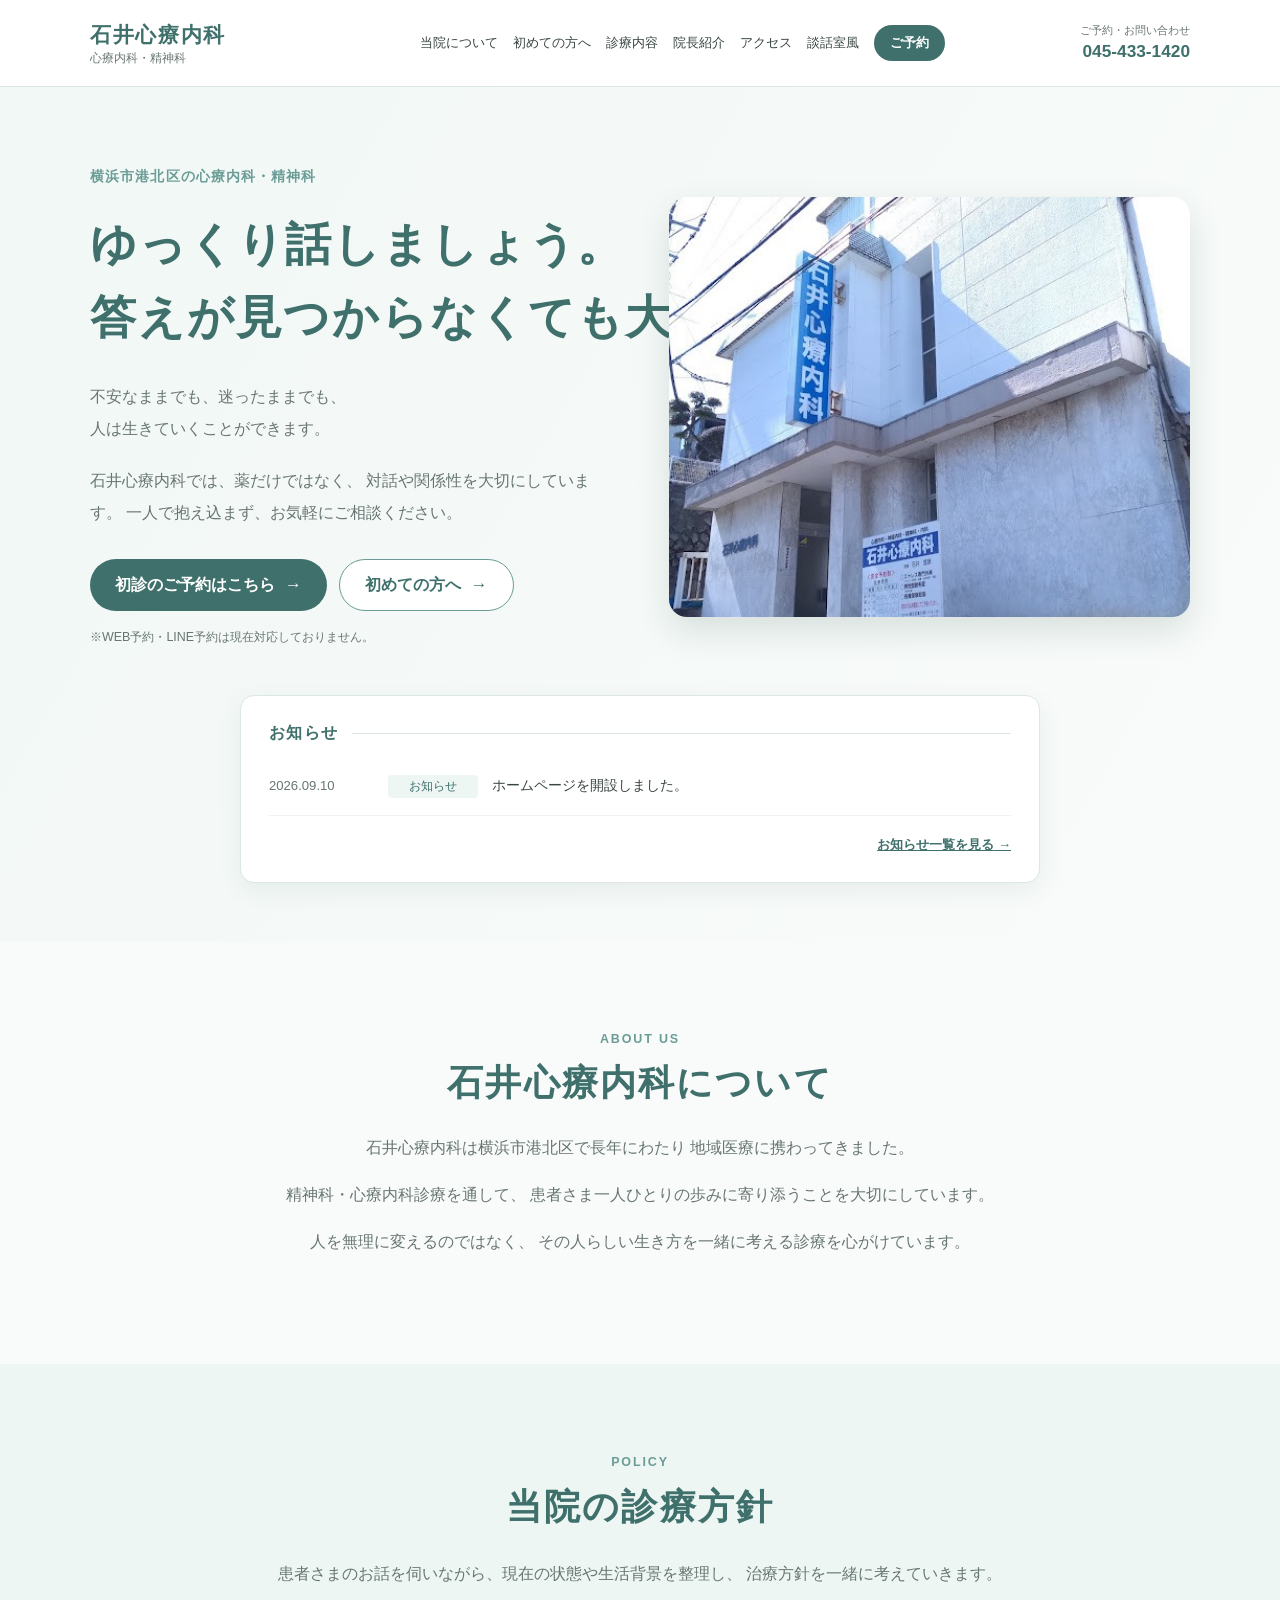
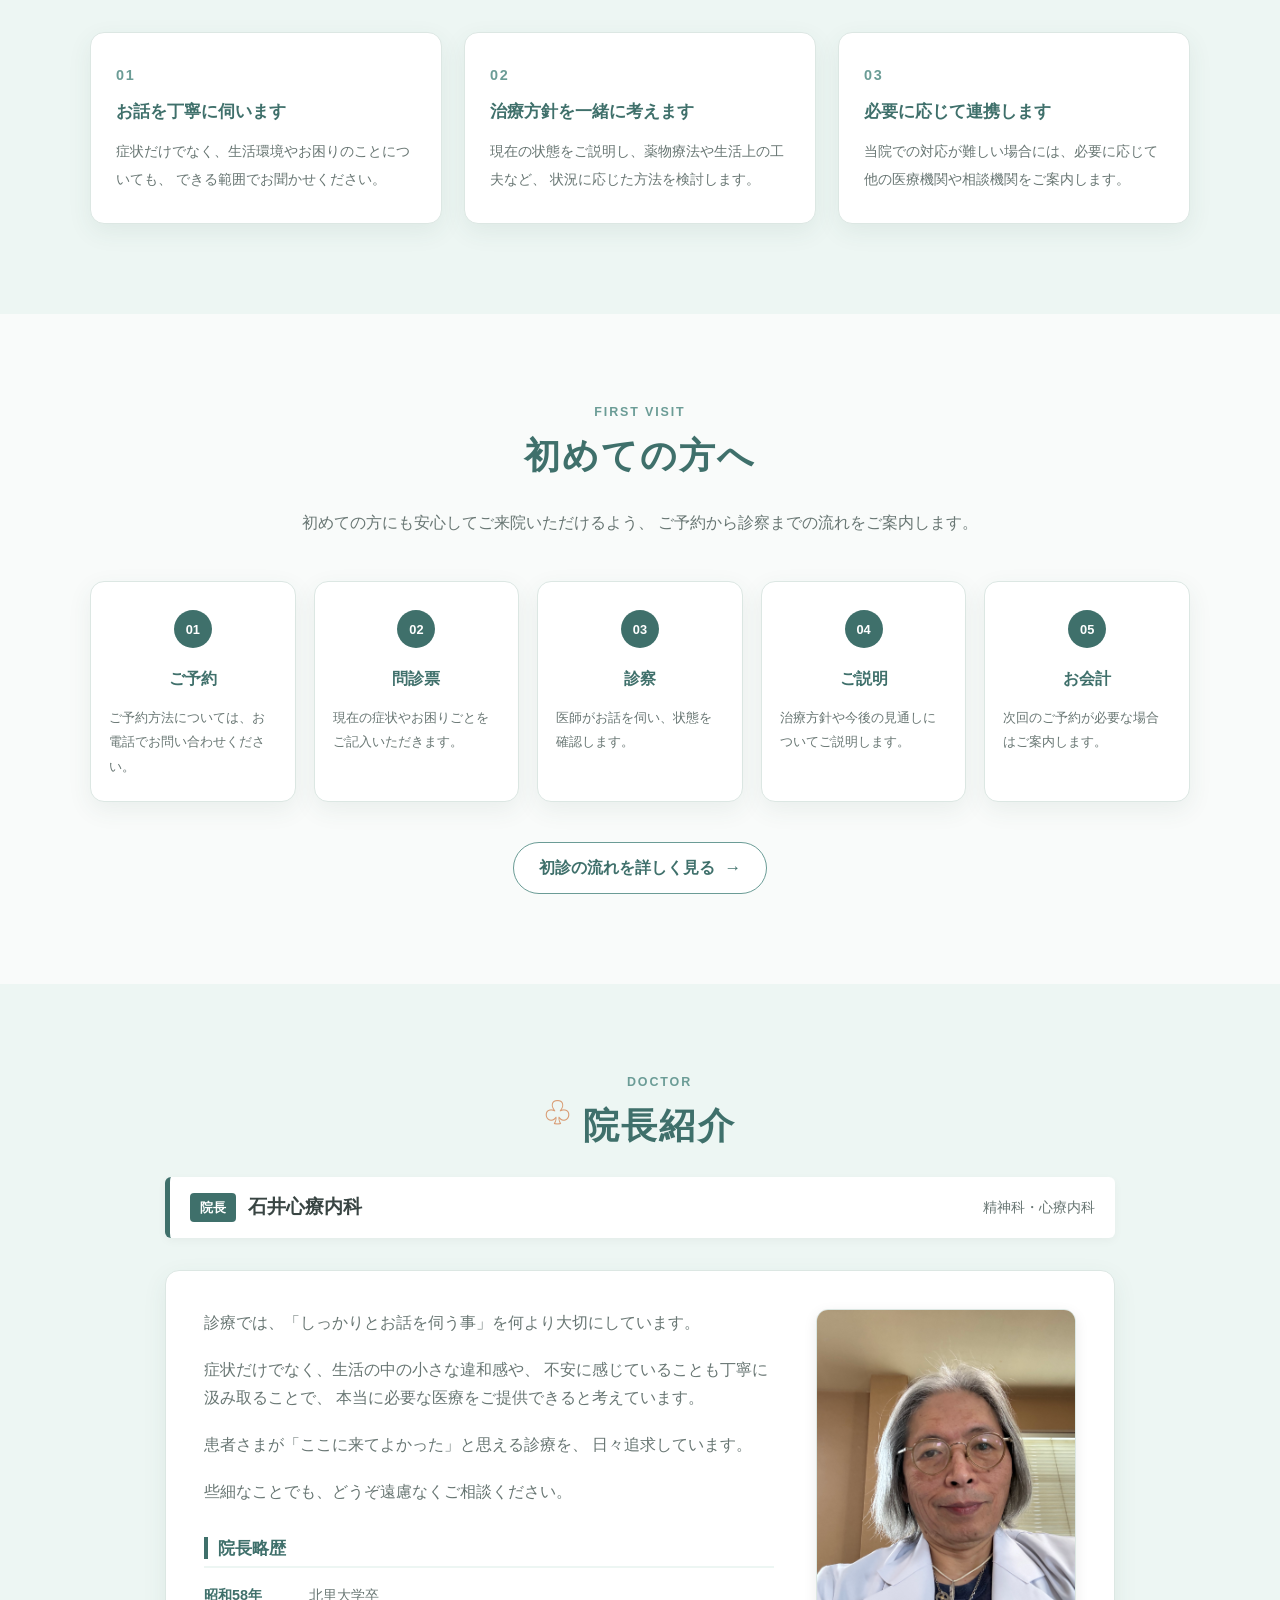
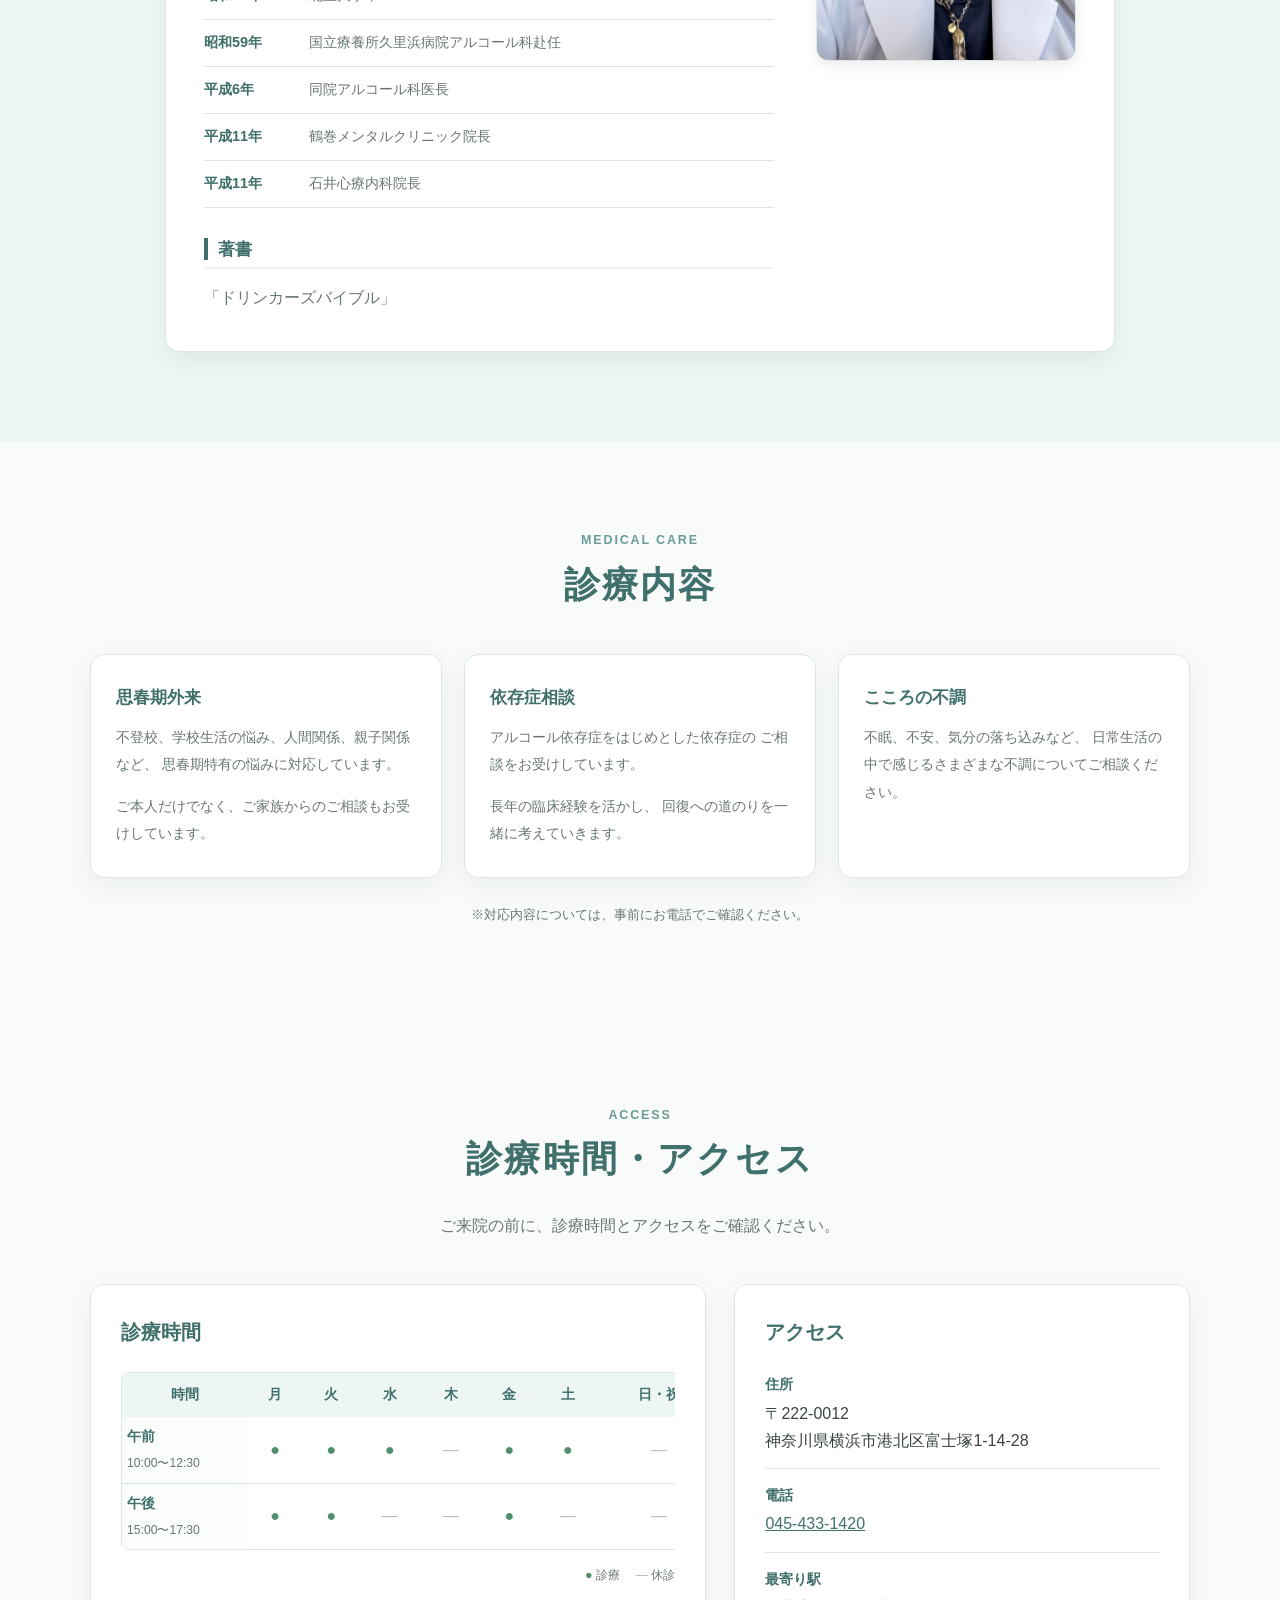
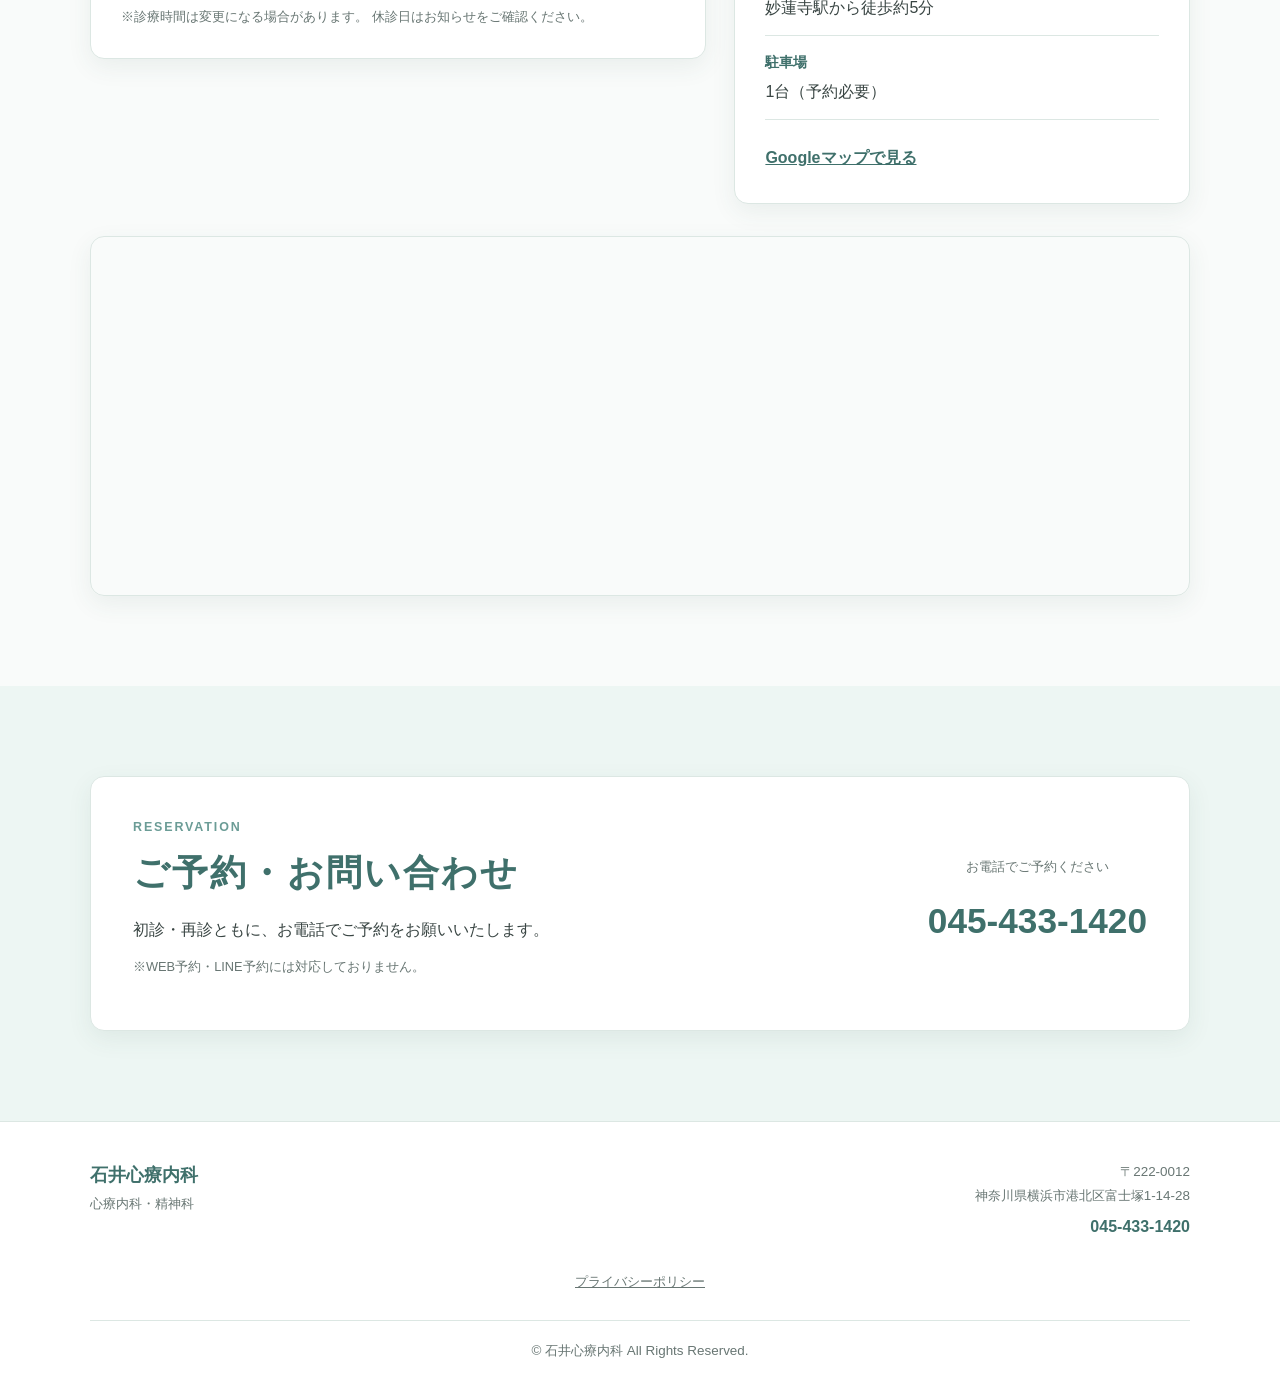
==== commit f9203cae: "Update index.html" ====
--- a/index.html
+++ b/index.html
@@ -82,9 +82,9 @@
           <div class="hero-content">
             <p class="hero-label">横浜市港北区の心療内科・精神科</p>
 
-           <h1>
+ <h1>
   <span class="hero-heading-line">ゆっくり話しましょう。</span><br>
-  答えが見つからなくても大丈夫です。
+  <span class="hero-heading-line">答えが見つからなくても大丈夫です。</span>
 </h1>
             <p class="hero-text">
               不安なままでも、迷ったままでも、<br>
--- a/style.css
+++ b/style.css
@@ -1386,3 +1386,8 @@
   display: inline-block;
   white-space: nowrap;
 }
+
+.hero-heading-line {
+  display: inline-block;
+  white-space: nowrap;
+}
